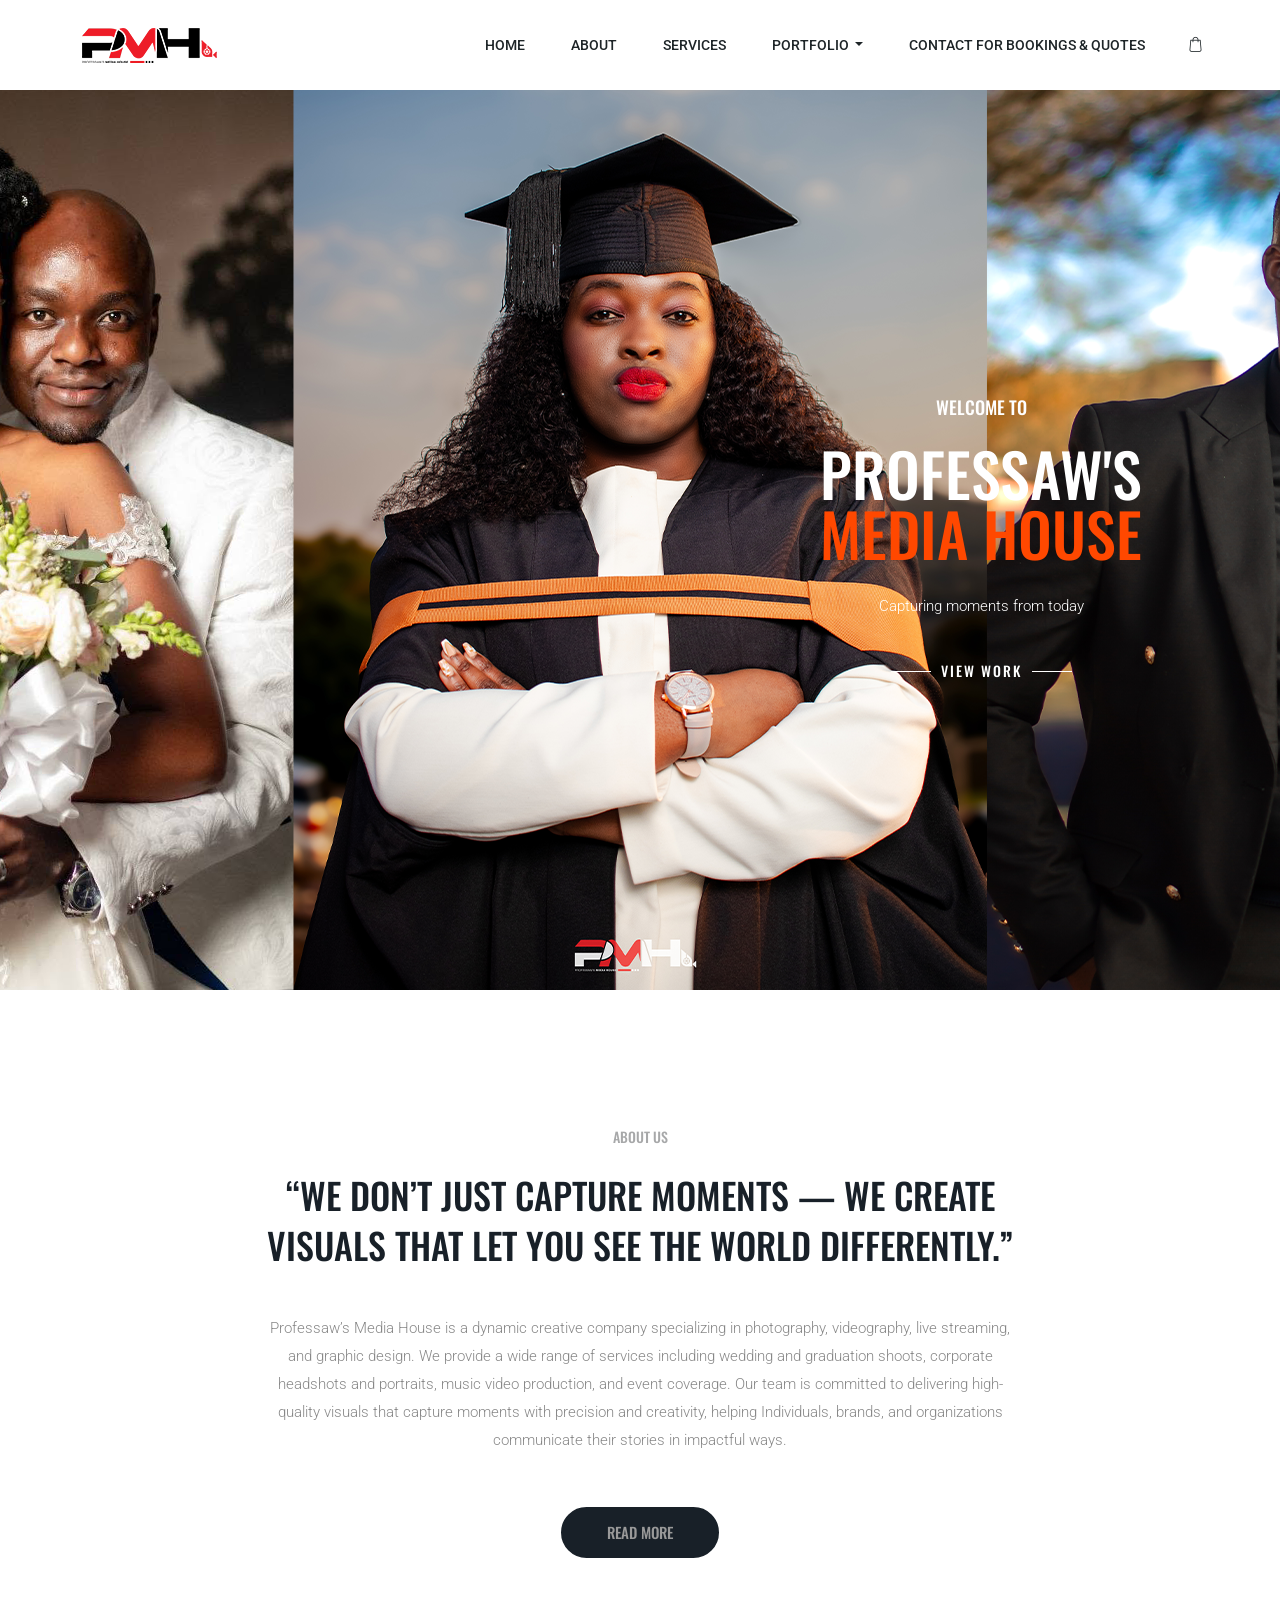
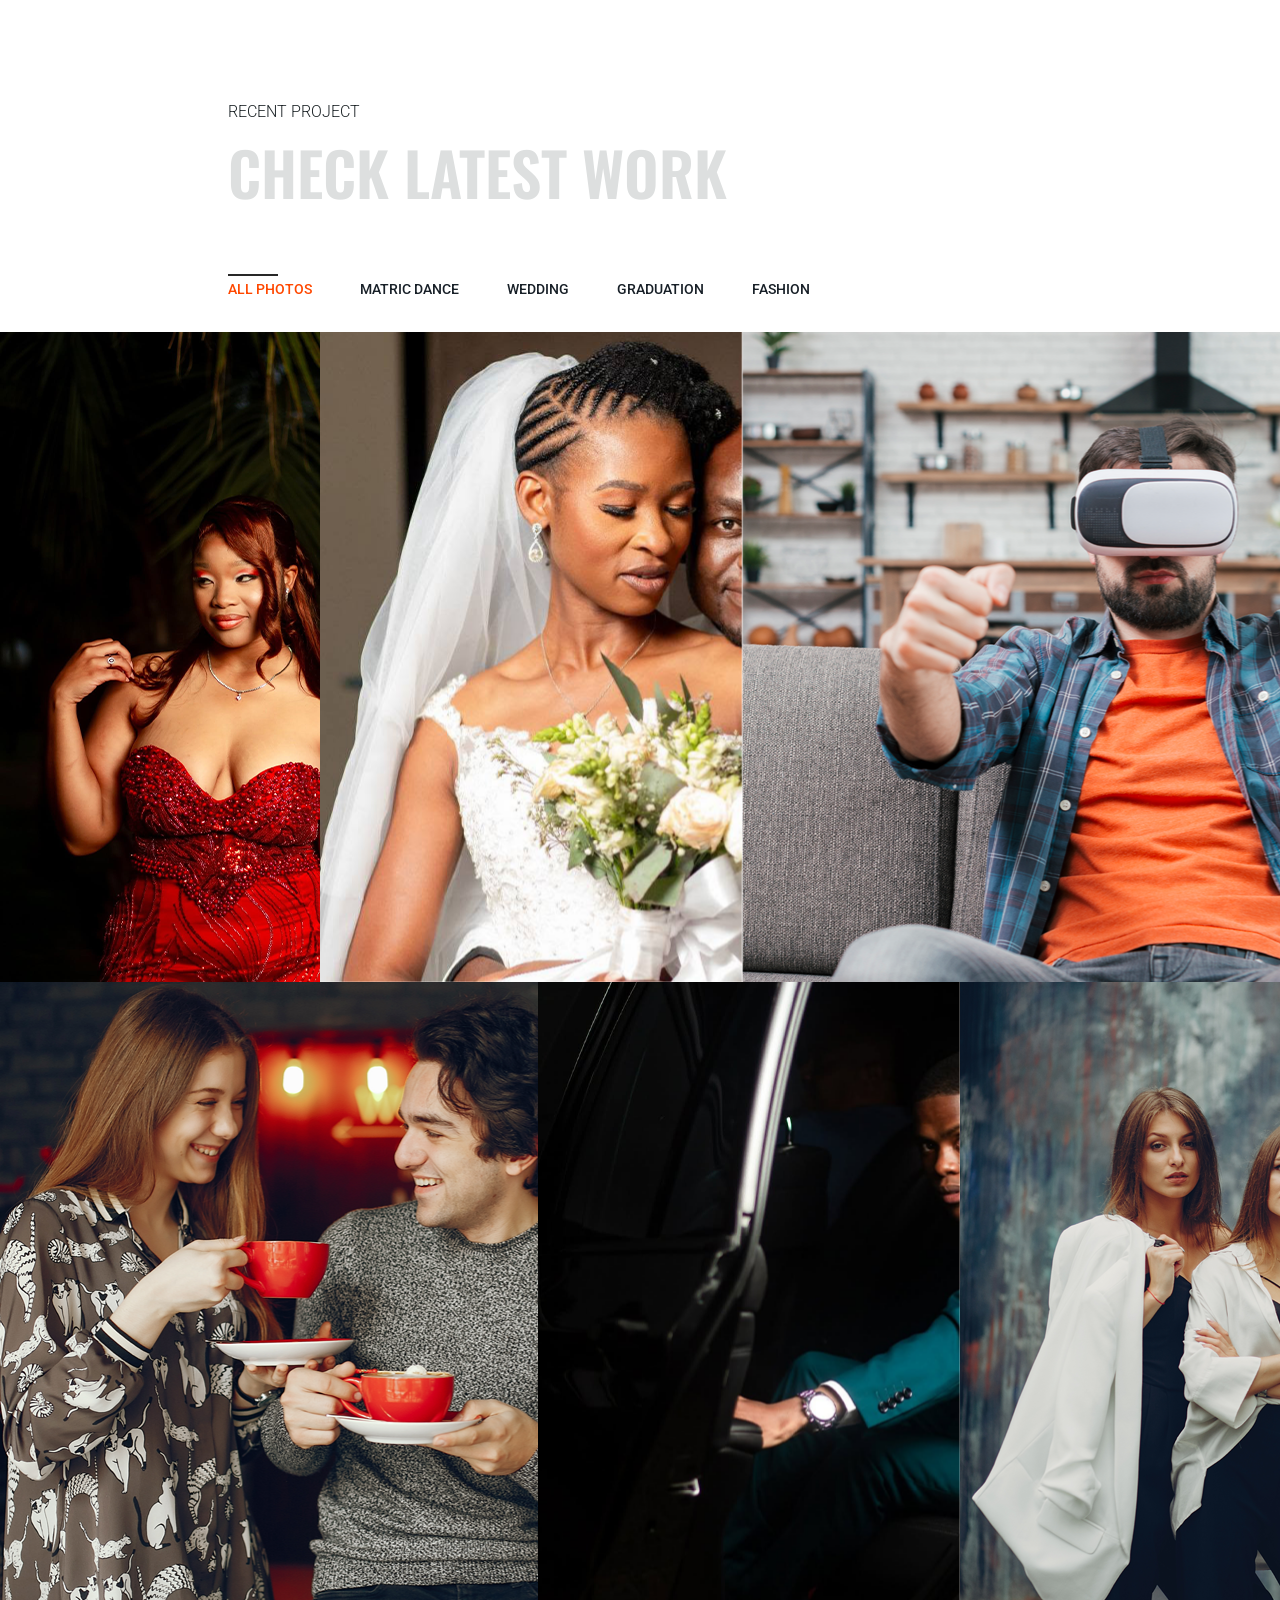
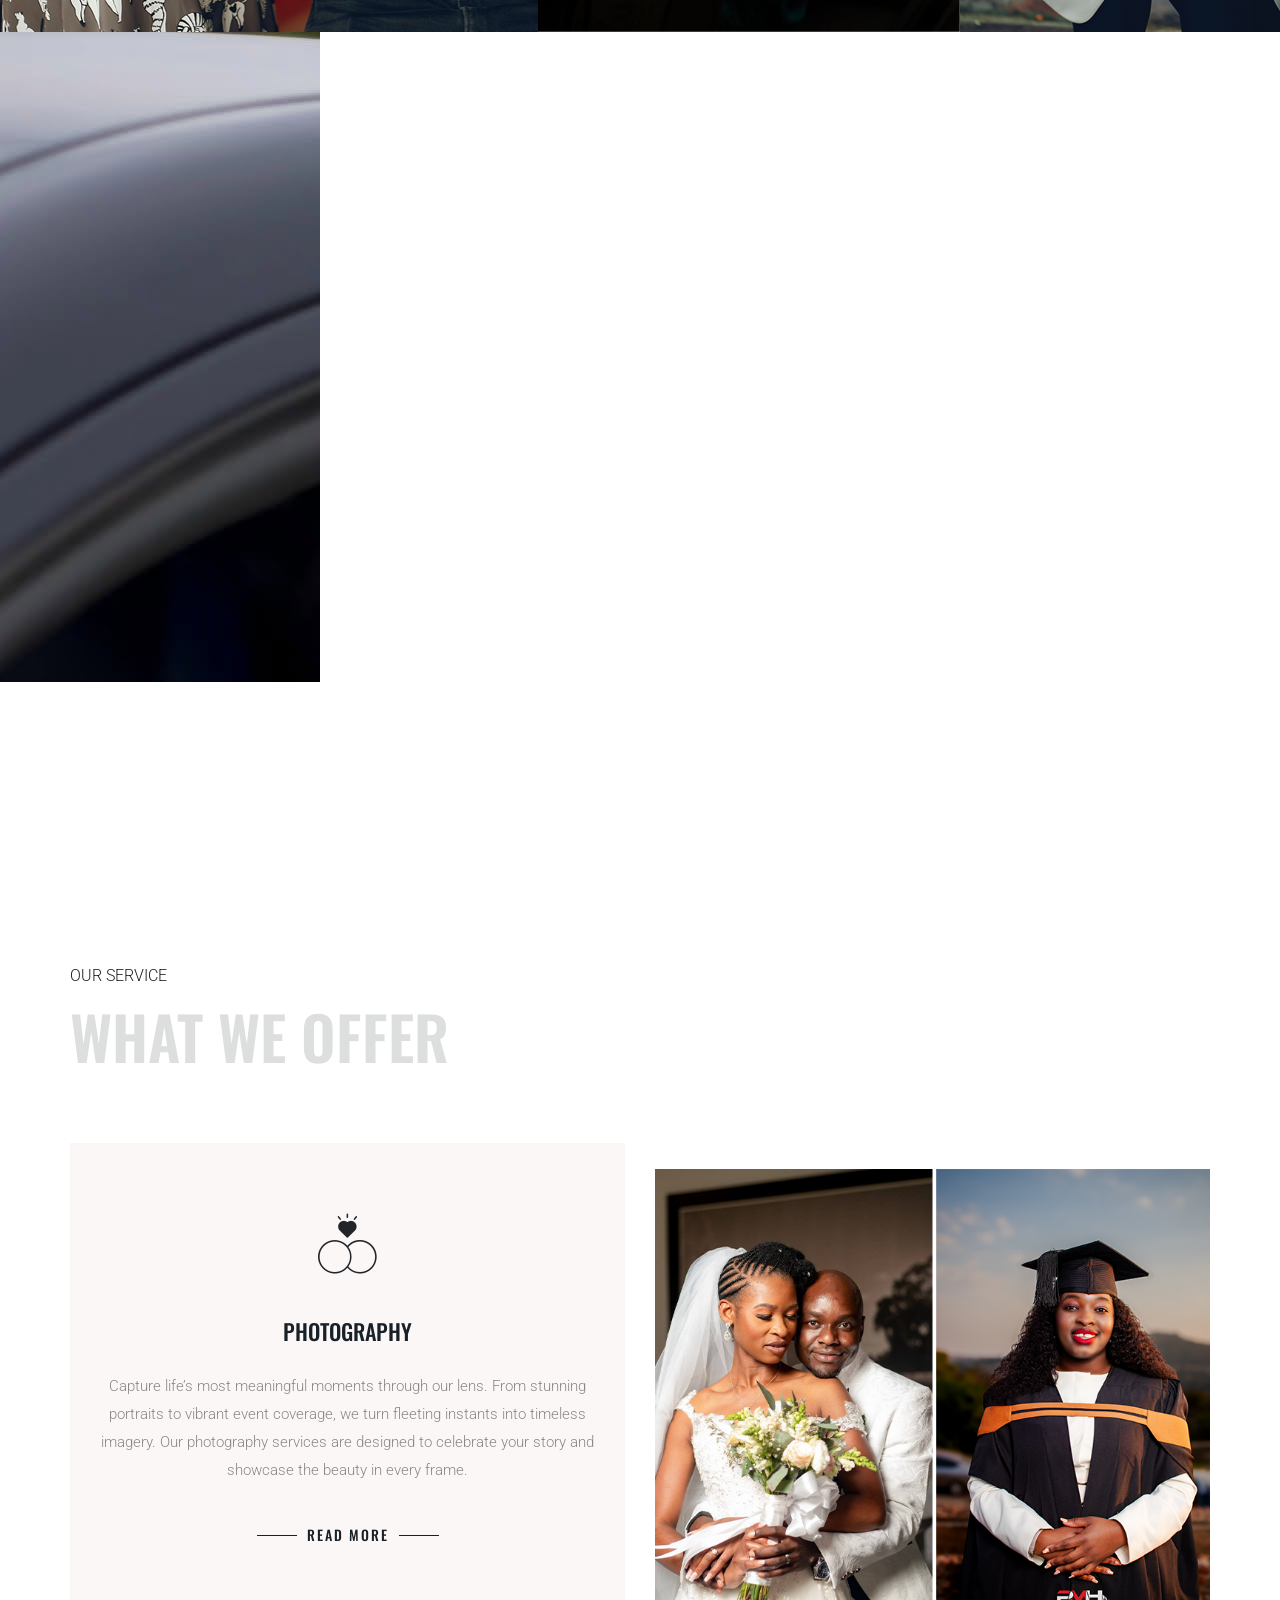
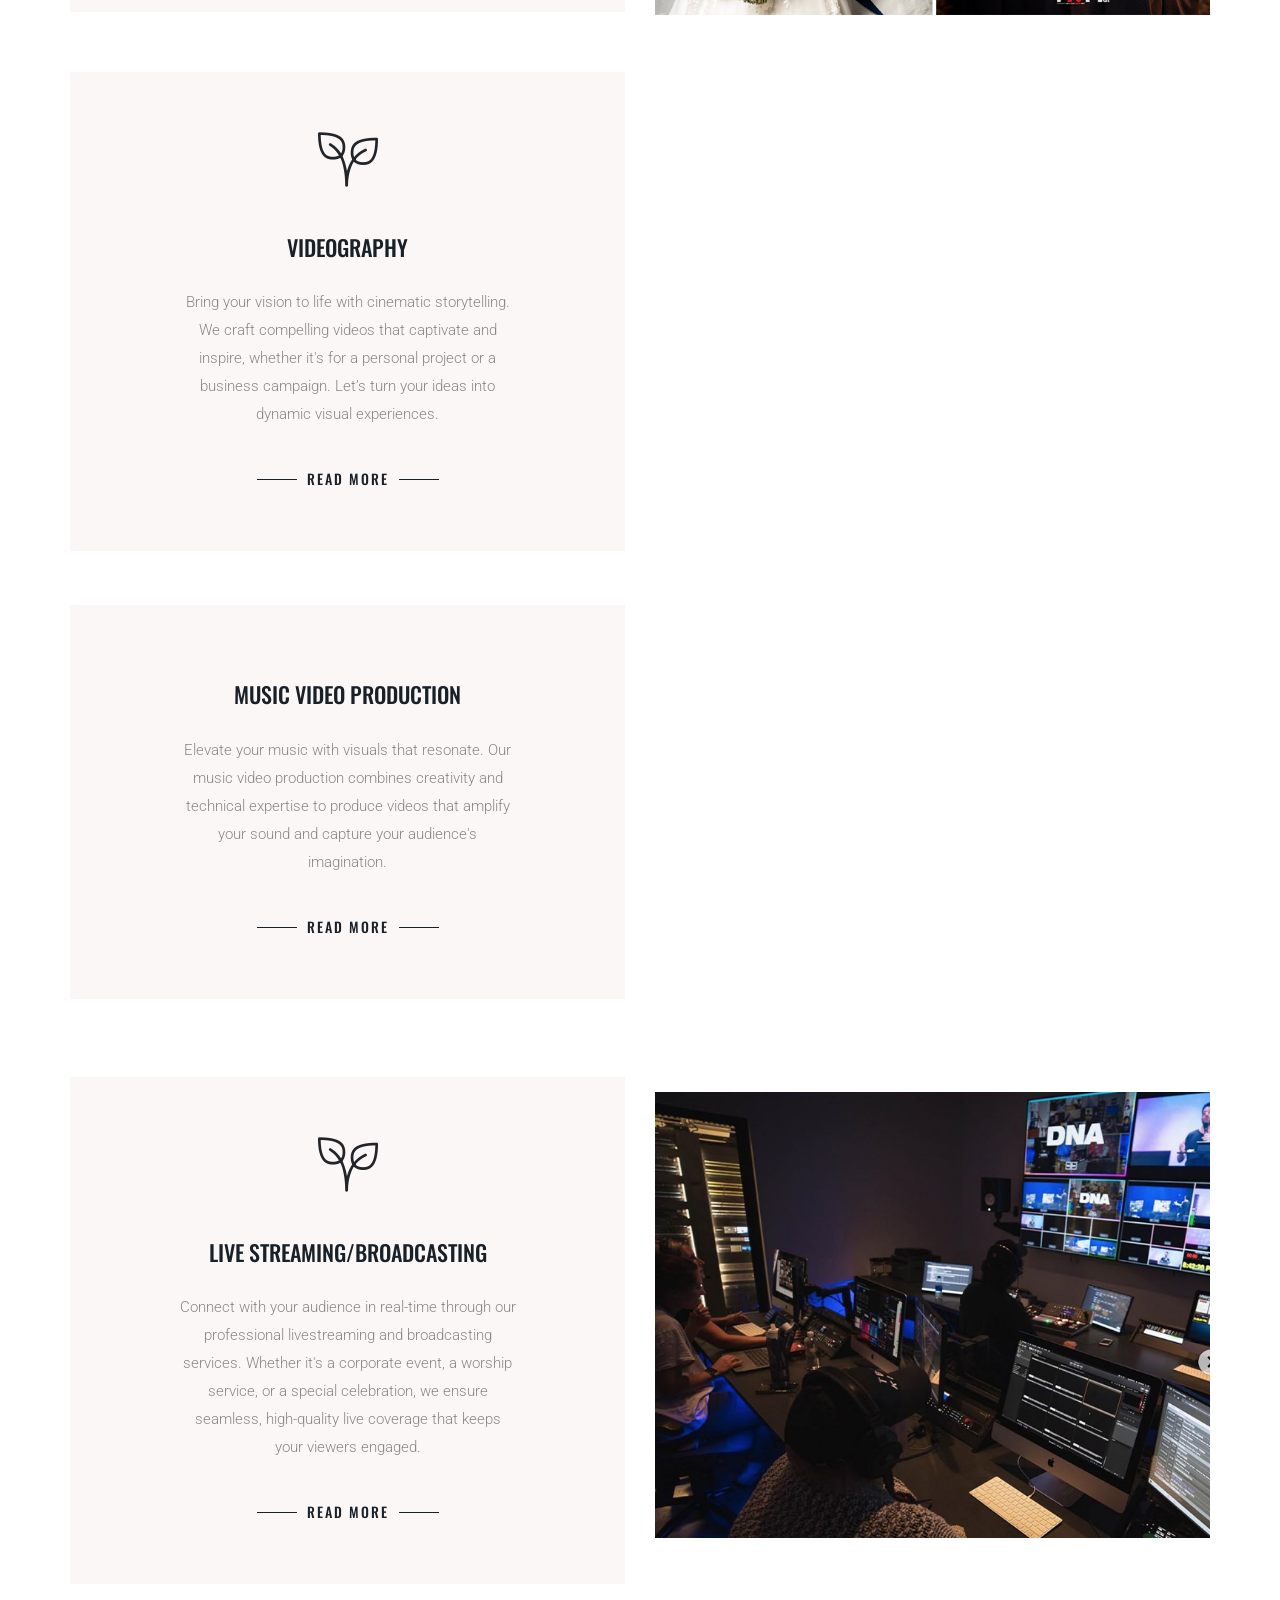
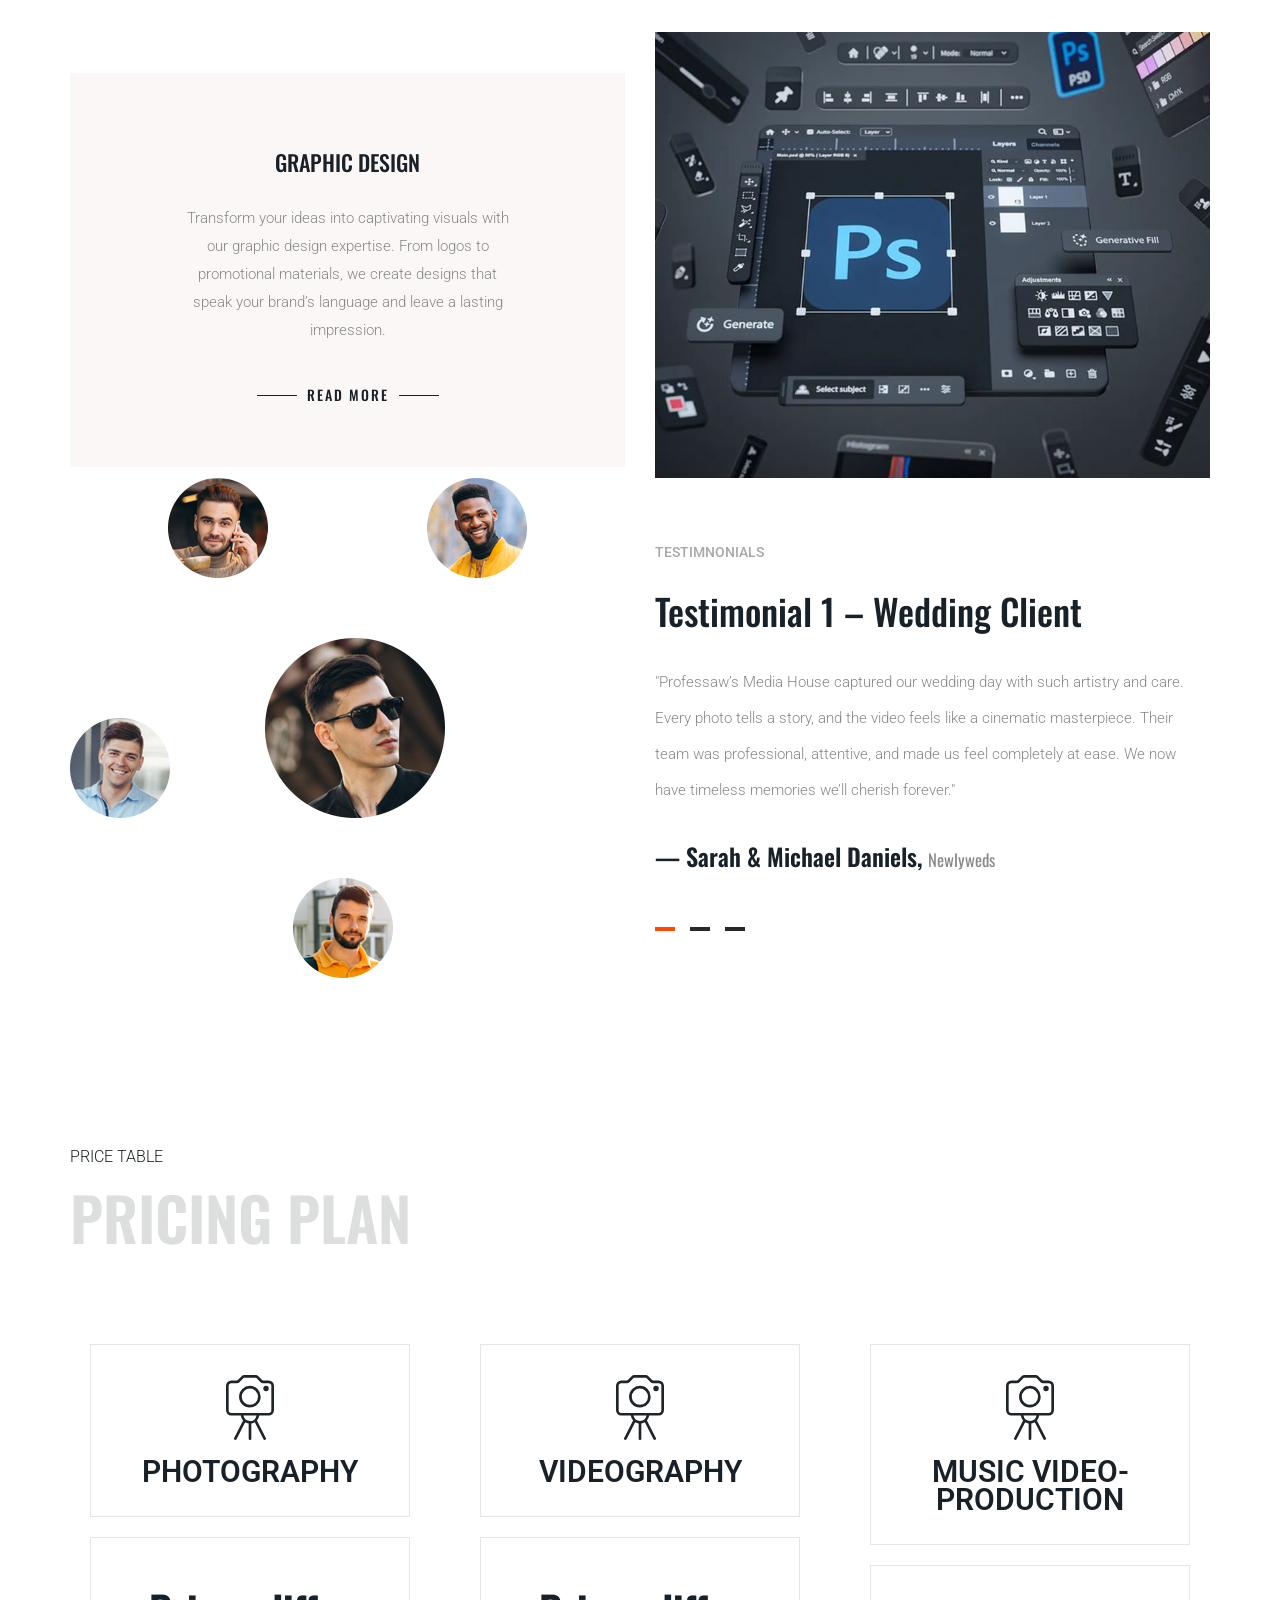
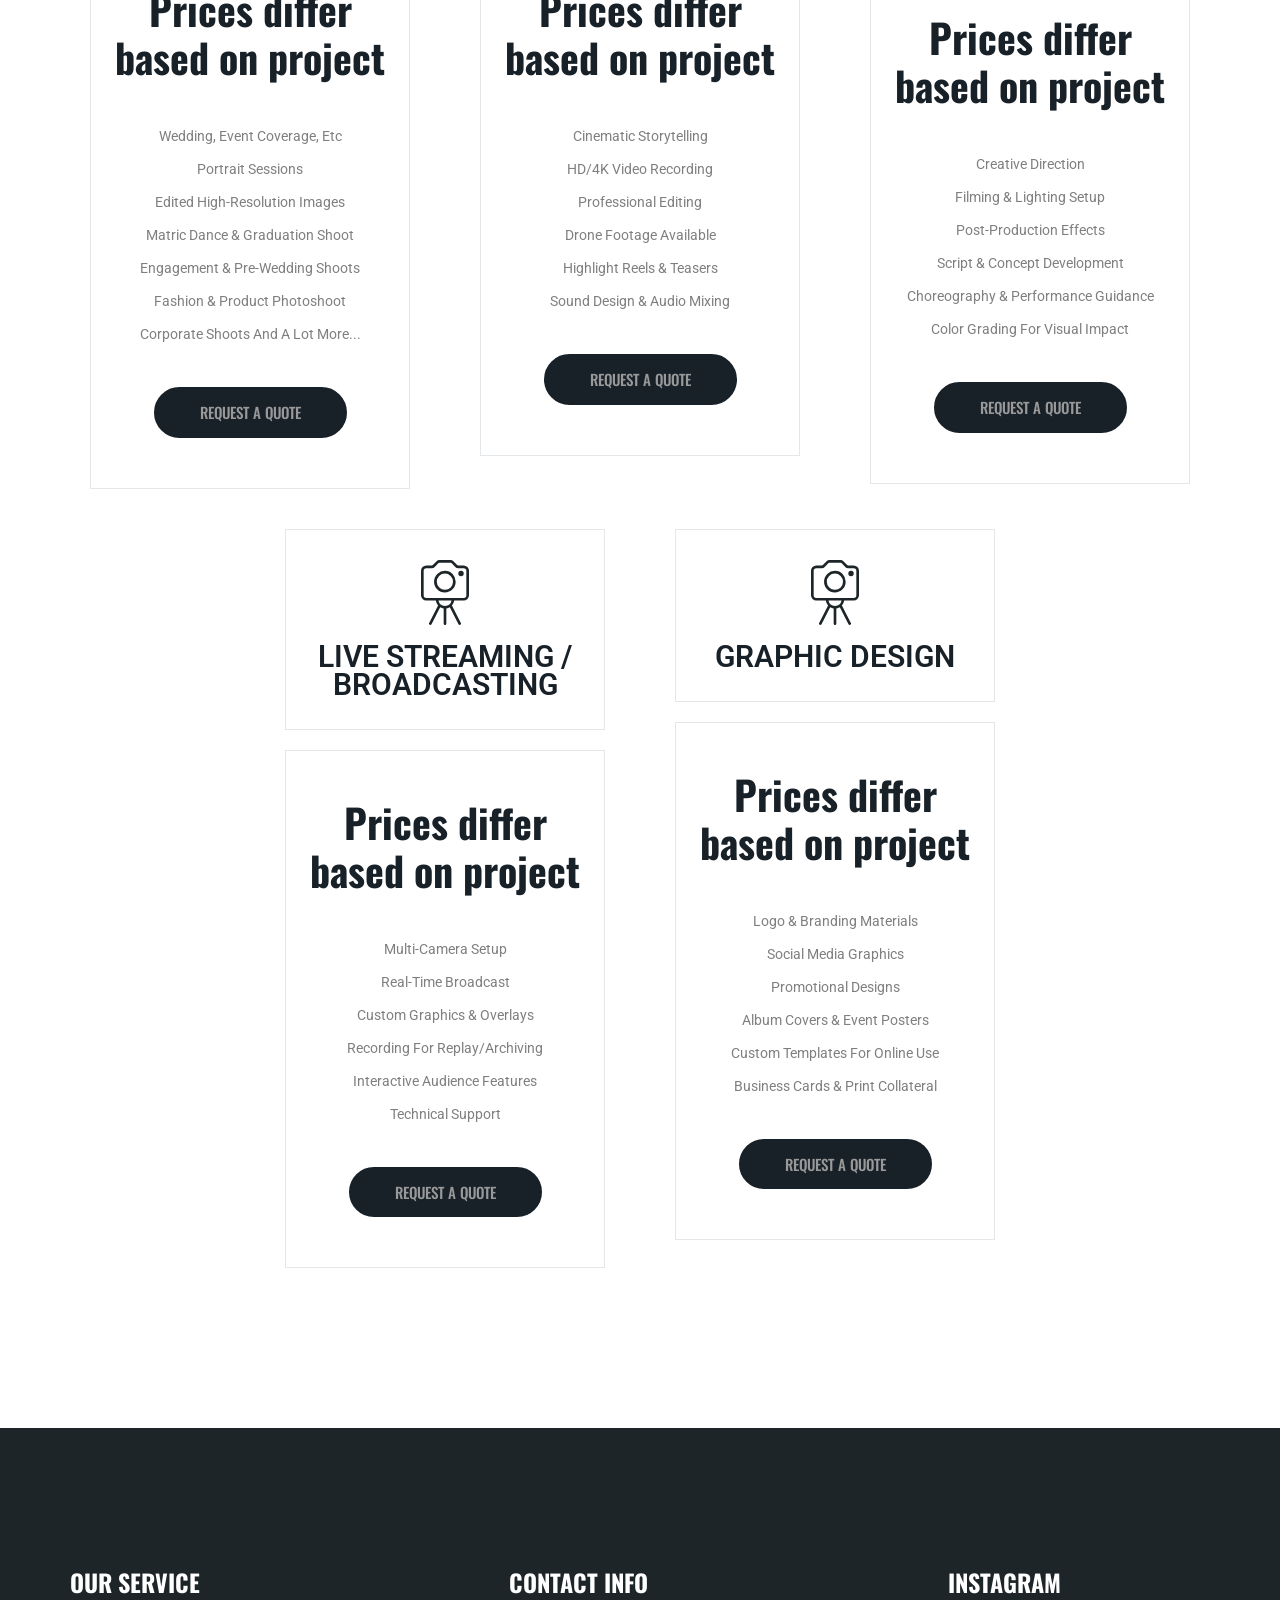
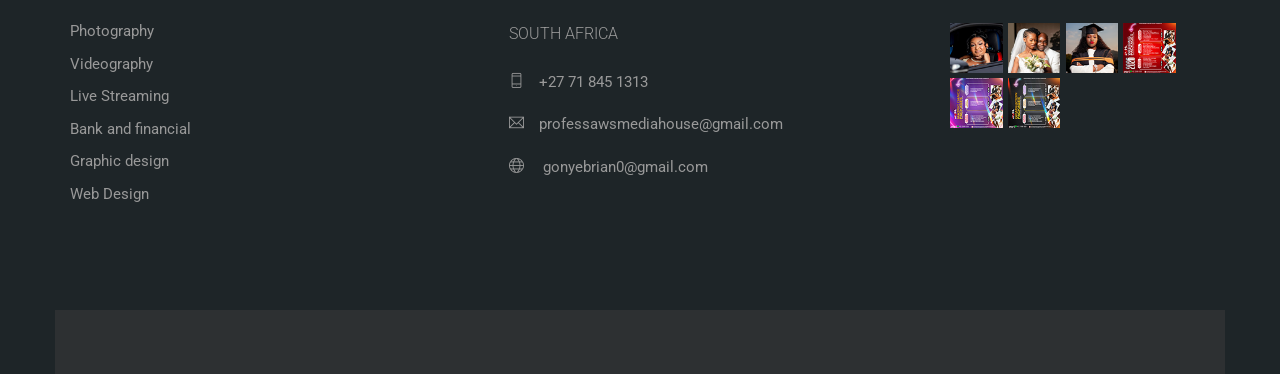
==== index.html @ aec67e78 "Update: all applied changes" ====
<!doctype html>
<html lang="zxx">

<head>
    <!-- Required meta tags -->
    <meta charset="utf-8">
    <meta name="viewport" content="width=device-width, initial-scale=1, shrink-to-fit=no">
    <title>Professaw's Media House</title>
    <link rel="icon" href="img/favicon.png">
    <!-- Bootstrap CSS -->
    <link rel="stylesheet" href="css/bootstrap.min.css">
    <!-- animate CSS -->
    <link rel="stylesheet" href="css/animate.css">
    <!-- owl carousel CSS -->
    <link rel="stylesheet" href="css/owl.carousel.min.css">
    <!-- font awesome CSS -->
    <link rel="stylesheet" href="css/all.css">
    <!-- flaticon CSS -->
    <link rel="stylesheet" href="css/flaticon.css">
    <link rel="stylesheet" href="css/themify-icons.css">
    <link rel="stylesheet" href="css/swiper.min.css">
    <!-- font awesome CSS -->
    <link rel="stylesheet" href="css/magnific-popup.css">
    <!-- swiper CSS -->
    <link rel="stylesheet" href="css/slick.css">
    <!-- style CSS -->
    <link rel="stylesheet" href="css/style.css">
    

</head>

<body>
    <!--::header part start::-->
    <header class="main_menu home_menu">
        <div class="container">
            <div class="row align-items-center">
                <div class="col-lg-12">
                    <nav class="navbar navbar-expand-lg navbar-light">
                        <a class="navbar-brand" href="index.html"> <img src="img/logo.png" alt="logo"> </a>
                        <button class="navbar-toggler" type="button" data-toggle="collapse"
                            data-target="#navbarSupportedContent" aria-controls="navbarSupportedContent"
                            aria-expanded="false" aria-label="Toggle navigation">
                            <span class="menu_icon"><i class="fas fa-bars"></i></span>
                        </button>

                        <div class="collapse navbar-collapse main-menu-item" id="navbarSupportedContent">
                            <ul class="navbar-nav">
                                <li class="nav-item">
                                    <a class="nav-link" href="index.html">Home</a>
                                </li>
                                <li class="nav-item">
                                    <a class="nav-link" href="about.html">about</a>
                                </li>
                                <li class="nav-item">
                                    <a class="nav-link" href="services.html">services</a>
                                </li>
                                <li class="nav-item dropdown">
                                    <a class="nav-link dropdown-toggle" href="" id="navbarDropdownpro"
                                        role="button" data-toggle="dropdown" aria-haspopup="true" aria-expanded="false">
                                        portfolio
                                    </a>
                                    <div class="dropdown-menu" aria-labelledby="navbarDropdownpro">
                                        <a class="dropdown-item" href="portfolio.html">portfolio</a>
                                    </div>
                                </li>

                                <li class="nav-item">
                                    <a class="nav-link" href="contact.html">contact for bookings & quotes</a>
                                </li>
                            </ul>
                        </div>
                        <div class="dropdown cart">
                            <a class="dropdown-toggle" href="#" id="navbarDropdown3" role="button"
                                data-toggle="dropdown" aria-haspopup="true" aria-expanded="false">
                                <i class="flaticon-bag"></i>
                            </a>
                            <!-- <div class="dropdown-menu" aria-labelledby="navbarDropdown">
                                    <div class="single_product">
    
                                    </div>
                                </div> -->
                        </div>
                    </nav>
                </div>
            </div>
        </div>
    </header>
    <!-- Header part end-->

    <!--::banner part start::-->
    <section class="banner_part">
        <div class="container">
            <div class="row align-items-center justify-content-end">
                <div class="col-lg-5">
                    <div class="banner_text text-center">
                        <div class="banner_text_iner">
                            <h5>Welcome to</h5>
                            <h1>Professaw's <span>Media House</span></h1>
                            <p>Capturing moments from today</p>
                            <a href="#gallery" class="btn_1">view work</a>
                        </div>
                    </div>
                </div>
            </div>
        </div>
    </section>
    <!--::banner part start::-->

    <!--::about_us part start::-->
    <section class="about_us padding_top">
        <div class="container">
            <div class="row align-items-center justify-content-center">
                <div class="col-lg-8">
                    <div class="about_us_text text-center">
                        <h5>About Us</h5>
                        <h2>“We don’t just capture moments — 
                            we create visuals that let you see the world differently.”</h2>
                        <p>Professaw’s Media House is a dynamic creative company 
                            specializing in photography, videography, live streaming, 
                            and graphic design. We provide a wide range of services 
                            including wedding and graduation shoots, corporate headshots 
                            and portraits, music video production, and event coverage. Our 
                            team is committed to delivering high-quality visuals that capture 
                            moments with precision and creativity, helping Individuals, brands, 
                            and organizations communicate their stories in impactful ways.</p>
                        <a href="#" class="btn_2">read more</a>
                    </div>
                </div>
            </div>
        </div>
    </section>
    <!--::about_us part end::-->

    <!-- gallery_part part start-->
    <section class="gallery_part section_padding" id="gallery">
        <div class="container-fluid">
            <div class="row">
                <div class="col-lg-5 offset-lg-2">
                    <div class="section_tittle">
                        <p>recent project</p>
                        <h2>Check latest work</h2>
                    </div>
                </div>
            </div>
            <div class="row">
                <div class="col-lg-8 offset-lg-2">
                    <div class="portfolio-filter filters">
                        <ul>
                            <li class="active" data-filter="all">All photos</li>
                            <li data-filter="1"> matric dance</li>
                            <li data-filter="2">wedding</li>
                            <li data-filter="3">graduation</li>
                            <li data-filter="4">FASHION</li>
                        </ul>
                    </div>
                </div>
            </div>
            <div class="row">
                <div class="col-xl-12">
                    <div class="gallery_part_item filtr-container">
                        <a href="img/gallery/gallery_item_1.png" class="img-gal filtr-item" data-category="1"
                            style="background-image: url('img/gallery/gallery_item_1.png')">
                            <div class="single_gallery_item">
                                <div class="single_gallery_item_iner">
                                    <div class="gallery_item_text">
                                        <p>Graduation photography</p>
                                        <h4>Smiling beutiful women</h4>
                                    </div>
                                </div>
                            </div>
                        </a>
                        <a href="img/gallery/gallery_item_2.png" class="img-gal width-1 filtr-item" data-category="2"
                            style="background-image: url('img/gallery/gallery_item_2.png')">
                            <div class="single_gallery_item">
                                <div class="single_gallery_item_iner">
                                    <div class="gallery_item_text">
                                        <p>Fashion photography</p>
                                        <h4>Smiling beutiful women</h4>
                                    </div>
                                </div>
                            </div>
                        </a>
                        <a href="img/gallery/gallery_item_3.png" class="img-gal width-2 filtr-item" data-category="3"
                            style="background-image: url('img/gallery/gallery_item_3.png')">
                            <div class="single_gallery_item">
                                <div class="single_gallery_item_iner">
                                    <div class="gallery_item_text">
                                        <p>Fashion photography</p>
                                        <h4>Smiling beutiful women</h4>
                                    </div>
                                </div>
                            </div>
                        </a>
                        <a href="img/gallery/gallery_item_4.png" class="img-gal width-2 filtr-item" data-category="4"
                            style="background-image: url('img/gallery/gallery_item_4.png')">
                            <div class="single_gallery_item">
                                <div class="single_gallery_item_iner">
                                    <div class="gallery_item_text">
                                        <p>Fashion photography</p>
                                        <h4>Smiling beutiful women</h4>
                                    </div>
                                </div>
                            </div>
                        </a>
                        <a href="img/gallery/gallery_item_5.png" class="img-gal width-1 filtr-item" data-category="1"
                            style="background-image: url('img/gallery/gallery_item_5.png')">
                            <div class="single_gallery_item">
                                <div class="single_gallery_item_iner">
                                    <div class="gallery_item_text">
                                        <p>Fashion photography</p>
                                        <h4>Smiling beutiful women</h4>
                                    </div>
                                </div>
                            </div>
                        </a>
                        <a href="img/gallery/gallery_item_6.png" class="img-gal filtr-item" data-category="2"
                            style="background-image: url('img/gallery/gallery_item_6.png')">
                            <div class="single_gallery_item">
                                <div class="single_gallery_item_iner">
                                    <div class="gallery_item_text">
                                        <p>Fashion photography</p>
                                        <h4>Smiling beutiful women</h4>
                                    </div>
                                </div>
                            </div>
                        </a>
                        <a href="img/gallery/olwethu.jpg" class="img-gal filtr-item" data-category="1"
                            style="background-image: url('img/gallery/olwethu.jpg')">
                            <div class="single_gallery_item">
                                <div class="single_gallery_item_iner">
                                    <div class="gallery_item_text">
                                        <p>Fashion photography</p>
                                        <h4>Smiling beutiful women</h4>
                                    </div>
                                </div>
                            </div>
                        </a>
                    </div>
                </div>
            </div>
        </div>
    </section>
    <!-- gallery_part part end-->

       <!--::our_service part start::-->
    <section class="our_service padding_top">
        <div class="container">
            <div class="row">
                <div class="col-lg-6">
                    <div class="section_tittle">
                        <p>our service</p>
                        <h2>what we offer</h2>
                    </div>
                </div>
            </div>
            <div class="row align-items-center">
                <div class="col-lg-6 col-md-6">
                    <div class="single_offer_text text-center wedding">
                        <span class="flaticon-love-and-romance"></span>
                        <h4>Photography</h4>
                        <p>Capture life’s most meaningful moments through our lens. 
                            From stunning portraits to vibrant event coverage, we turn fleeting instants into timeless imagery. 
                            Our photography services are designed to celebrate your story and showcase the beauty in every frame.</p>
                        <a href="#" class="btn_1">read more</a>
                    </div>
                </div>
                <div class="col-lg-6 col-md-6">
                    <div class="single_offer_img d-none d-md-block">
                        <img src="img/single_offer_img_2.png" alt="">
                    </div>
                </div>
            </div>
            <div class="row align-items-center">
                <div class="col-lg-6 col-md-6">
                    <div class="single_offer_text text-center nature">
                        <span class="flaticon-leaf"></span>
                        <h4>Videography</h4>
                        <p>Bring your vision to life with cinematic storytelling. 
                            We craft compelling videos that captivate and inspire, 
                            whether it's for a personal project or a business campaign. 
                            Let’s turn your ideas into dynamic visual experiences.</p>
                        <a href="#" class="btn_1">read more</a>
                    </div>
                </div>
                <div class="col-lg-6 col-md-6">
                    <div class="single_offer_img d-none d-md-block">
                        <iframe
                            src="https://www.instagram.com/reel/DU2vONIDKEf/embed/captioned/"
                            width="100%"
                            height="500"
                            frameborder="0"
                            scrolling="no"
                            allowtransparency="true">
                        </iframe>
                    </div>
                </div>
            </div>
            <div class="row align-items-center mt-4">
                <div class="col-lg-6 col-md-6">
                    <div class="single_offer_text text-center nature">
                        <span class="flaticon-camera"></span>
                        <h4>Music Video Production</h4>
                        <p>Elevate your music with visuals that resonate. 
                            Our music video production combines creativity 
                            and technical expertise to produce videos that amplify your sound 
                            and capture your audience's imagination.</p>
                        <a href="#" class="btn_1">read more</a>
                    </div>
                </div>
                <div class="col-lg-6 col-md-6">
                    <div class="single_offer_img d-none d-md-block">
                        <iframe
                            width="100%"
                            height="360"
                            src="https://www.youtube.com/embed/PNqjnmK3NOo"
                            title="YouTube video player"
                            frameborder="0"
                            allow="accelerometer; autoplay; clipboard-write; encrypted-media; gyroscope; picture-in-picture"
                            allowfullscreen>
                        </iframe>
                    </div>
                </div>
            </div>
            <div class="row align-items-center mt-5">
                <div class="col-lg-6 col-md-6">
                    <div class="single_offer_text text-center nature">
                        <span class="flaticon-leaf"></span>
                        <h4>Live Streaming/Broadcasting</h4>
                        <p>Connect with your audience in real-time through our professional livestreaming 
                            and broadcasting services. Whether it's a corporate event, a worship service, 
                            or a special celebration, we ensure seamless, high-quality live coverage that 
                            keeps your viewers engaged.</p>
                        <a href="#" class="btn_1">read more</a>
                    </div>
                </div>
                <div class="col-lg-6 col-md-6">
                    <div class="single_offer_img d-none d-md-block">
                        <img src="img/single_offer_img_4.png" alt="">
                    </div>
                </div>
            </div>
            <div class="row align-items-center mt-5">
                <div class="col-lg-6 col-md-6">
                    <div class="single_offer_text text-center nature">
                        <span class="flaticon-camera"></span>
                        <h4>Graphic Design</h4>
                        <p>Transform your ideas into captivating visuals with our graphic design expertise. 
                            From logos to promotional materials, we create designs that speak your brand’s language 
                            and leave a lasting impression.</p>
                        <a href="#" class="btn_1">read more</a>
                    </div>
                </div>
                <div class="col-lg-6 col-md-6">
                    <div class="single_offer_img d-none d-md-block">
                        <img src="img/single_offer_img_5.png" alt="">
                    </div>
                </div>
            </div>
        </div>
    </section>
    <!--::our_service part end::-->

    <!--::review_part part start::-->
    <section class="review_part">
        <div class="container">
            <div class="row align-items-center justify-content-between">
                <div class="col-md-5">
                    <div class="review_img">
                        <img src="img/review_bg.png" alt="">
                    </div>
                </div>
                <div class="col-md-6">
                    <div class="review_slider owl-carousel">
                        <div class="review_part_text">
                            <h5>Testimnonials</h5>
                            <h2>Testimonial 1 – Wedding Client</h2>
                            <p>"Professaw’s Media House captured our wedding day 
                                with such artistry and care. Every photo tells a story, 
                                and the video feels like a cinematic masterpiece. Their 
                                team was professional, attentive, and made us feel 
                                completely at ease. We now have timeless memories we’ll cherish forever."  </p>
                            <h3>— Sarah & Michael Daniels, <span>Newlyweds</span> </h3>
                        </div>
                        <div class="review_part_text">
                            <h2>Testimonial 2 – Corporate Client</h2>
                            <p>"We needed professional headshots and event coverage for our company, 
                                and Professaw’s Media House exceeded expectations. The quality of the 
                                images elevated our brand presence, and the turnaround time was impressive. 
                                They truly understand how to blend creativity with professionalism."  </p>
                            <h3>Thabo Mokoena, <span>Mark
                                eting Director at BrightEdge Solutions</span> </h3>
                        </div>
                        <div class="review_part_text">
                            <h2>Testimonial 3 – Graduation Client</h2>
                            <p>"Graduation is a once-in-a-lifetime milestone, and Professaw’s Media House 
                                captured mine perfectly. The photos were vibrant, detailed, and full of emotion. 
                                They managed to highlight both the joy of the moment and the pride of achievement. 
                                I couldn’t have asked for better."  </p>
                            <h3>Dakalo Moila, <span>University Graduate</span> </h3>
                        </div>
                    </div>

                </div>
            </div>
        </div>
    </section>
    <!--::review_part part end::-->

    <!--::pricing part start::-->
    <section class="pricing_part section_padding home_page_pricing">
        <div class="container">
            <div class="row">
                <div class="col-lg-6">
                    <div class="section_tittle">
                        <p>Price table</p>
                        <h2>pricing plan</h2>
                    </div>
                </div>
            </div>
            <div class="row justify-content-center">
                <div class="col-lg-4 col-sm-6">
                    <div class="single_pricing_part">
                        <div class="pricing_tittle">
                            <img src="img/icon/feature_icon_3.svg" alt="">
                            <p>PHOTOGRAPHY</p>
                        </div>
                        <div class="pricing_content">
                            <h3>Prices differ based on project <span></span></h3>
                            <ul>
                                <li>Wedding, Event Coverage, etc</li>
                                <li>Portrait Sessions</li>
                                <li>Edited High-Resolution Images</li>
                                <li>Matric Dance & Graduation Shoot</li>
                                <li>Engagement & Pre-Wedding Shoots</li>
                                <li>Fashion & Product Photoshoot</li>
                                <li>Corporate shoots And a lot more...</li>
                            </ul>
                            <a href="#" class="btn_2">REQUEST A QUOTE</a>
                        </div>
                    </div>
                </div>
                <div class="col-lg-4 col-sm-6">
                    <div class="single_pricing_part">
                        <div class="pricing_tittle">
                            <img src="img/icon/feature_icon_3.svg" alt="">
                            <p>VIDEOGRAPHY</p>
                        </div>
                        <div class="pricing_content">
                            <h3>Prices differ based on project <span></span></h3>
                            <ul>
                                <li>Cinematic Storytelling</li>
                                <li>HD/4K Video Recording</li>
                                <li>Professional Editing</li>
                                <li>Drone Footage Available</li>
                                <li>Highlight Reels & Teasers</li>
                                <li>Sound Design & Audio Mixing</li>
                            </ul>
                            <a href="#" class="btn_2">REQUEST A QUOTE</a>
                        </div>
                    </div>
                </div>
                <div class="col-lg-4 col-sm-6">
                    <div class="single_pricing_part">
                        <div class="pricing_tittle">
                            <img src="img/icon/feature_icon_3.svg" alt="">
                            <p>MUSIC VIDEO-PRODUCTION</p>
                        </div>
                        <div class="pricing_content">
                            <h3>Prices differ based on project  <span></span></h3>
                            <ul>
                                <li>Creative Direction</li>
                                <li>Filming & Lighting Setup</li>
                                <li>Post-Production Effects</li>
                                <li>Script & Concept Development</li>
                                <li>Choreography & Performance Guidance</li>
                                <li>Color Grading for Visual Impact</li>
                            </ul>
                            <a href="#" class="btn_2">REQUEST A QUOTE</a>
                        </div>
                    </div>
                </div>
                <div class="col-lg-4 col-sm-6">
                    <div class="single_pricing_part">
                        <div class="pricing_tittle">
                            <img src="img/icon/feature_icon_3.svg" alt="">
                            <p>LIVE STREAMING / BROADCASTING</p>
                        </div>
                        <div class="pricing_content">
                            <h3>Prices differ based on project <span></span></h3>
                            <ul>
                                <li>Multi-Camera Setup</li>
                                <li>Real-Time Broadcast</li>
                                <li>Custom Graphics & Overlays</li>
                                <li>Recording for Replay/Archiving</li>
                                <li>Interactive Audience Features</li>
                                <li>Technical Support</li>
                            </ul>
                            <a href="#" class="btn_2">REQUEST A QUOTE</a>
                        </div>
                    </div>
                </div>
                <div class="col-lg-4 col-sm-6">
                    <div class="single_pricing_part">
                        <div class="pricing_tittle">
                            <img src="img/icon/feature_icon_3.svg" alt="">
                            <p>GRAPHIC DESIGN</p>
                        </div>
                        <div class="pricing_content">
                            <h3>Prices differ based on project <span></span></h3>
                            <ul>
                                <li>Logo & Branding Materials</li>
                                <li>Social Media Graphics</li>
                                <li>Promotional Designs</li>
                                <li>Album Covers & Event Posters</li>
                                <li>Custom Templates for Online Use</li>
                                <li>Business Cards & Print Collateral</li>
                            </ul>
                            <a href="#" class="btn_2">REQUEST A QUOTE</a>
                        </div>
                    </div>
                </div>

            </div>
        </div>
    </section>
    <!--::pricing part end::-->


    <!--::footer_part start::-->
    <footer class="footer-area">
    <div class="container">
      <div class="row justify-content-between">
        <div class="col-sm-6 col-md-6 col-lg-3">
          <div class="single-footer-widget">
            <h4>Our Service</h4>
            <ul>
              <li><a href="#">Photography</a></li>
                            <li><a href="#">Videography</a></li>
                            <li><a href="#">Live Streaming</a></li>
                            <li><a href="#">Bank and financial</a></li>
                            <li><a href="#">Graphic design</a></li>
                            <li><a href="#">Web Design</a></li>
                        </ul>

          </div>
        </div>
        <div class="col-sm-6 col-md-6 col-lg-3">
          <div class="single-footer-widget footer_icon">
            <h4>Contact Info</h4>
            <p>SOUTH AFRICA</p>
            <ul>
              <li><a href="#"><i class="ti-mobile"></i>+27 71 845 1313</a></li>
              <li><a href="#"><i class="ti-email"></i>professawsmediahouse@gmail.com</a></li>
              <li><a href="#"><i class="ti-world"></i> gonyebrian0@gmail.com</a></li>
            </ul>
          </div>
        </div>
        <div class="col-sm-6 col-md-6 col-lg-3">
          <div class="single-footer-widget footer_3">
            <h4>Instagram</h4>
            <div class="footer_img">
              <div class="single_footer_img">
                <img src="img/footer_img/footer_img_1.png" alt="">
                <i class="ti-instagram"><a href="https://www.instagram.com/p/DT0iSm6DIP6/?utm_source=ig_web_copy_link&igsh=MzRlODBiNWFlZA==" target="_blank" style="color: inherit; text-decoration: none;">Instagram</a></i>
              </div>
              <div class="single_footer_img">
                <img src="img/footer_img/footer_img_2.png" alt="">
                <i class="ti-instagram"><a href="https://www.instagram.com/p/DEmghemtxWR/?utm_source=ig_web_copy_link&igsh=MzRlODBiNWFlZA==" target="_blank" style="color: inherit; text-decoration: none;">Instagram</a></i>
              </div>
              <div class="single_footer_img">
                <img src="img/footer_img/footer_img_3.png" alt="">
                <i class="ti-instagram"><a href="https://www.instagram.com/p/DZXX5W4DCg6/?utm_source=ig_web_copy_link&igsh=MzRlODBiNWFlZA==" target="_blank" style="color: inherit; text-decoration: none;">Instagram</a></i>
              </div>
              <div class="single_footer_img">
                <img src="img/footer_img/footer_img_4.png" alt="">
                <i class="ti-instagram"><a href="https://www.instagram.com/p/DT2iDekDKZJ/?utm_source=ig_web_copy_link&igsh=MzRlODBiNWFlZA==" target="_blank" style="color: inherit; text-decoration: none;">Instagram</a></i>
              </div>
              <div class="single_footer_img">
                <img src="img/footer_img/footer_img_5.png" alt="">
                <i class="ti-instagram"><a href="https://www.instagram.com/p/DT2h3QxDPOs/?utm_source=ig_web_copy_link&igsh=MzRlODBiNWFlZA==" target="_blank" style="color: inherit; text-decoration: none;">Instagram</a></i>
              </div>
              <div class="single_footer_img">
                <img src="img/footer_img/footer_img_6.png" alt="">
                <i class="ti-instagram"><a href="https://www.instagram.com/p/DT2hmI5jKUe/?utm_source=ig_web_copy_link&igsh=MzRlODBiNWFlZA==" target="_blank" style="color: inherit; text-decoration: none;">Instagram</a></i>
              </div>
                        </div>
                    </div>
                </div>
                
        <div class="container-fluid">
            <div class="row justify-content-center">
                <div class="col-lg-12">
                    <div class="copyright_part_text text-center">
                        
                </div>
            </div>
        </div>
    </footer>
    <!--::footer_part end::-->

    <!-- jquery plugins here-->
    <script src="js/jquery-1.12.1.min.js"></script>
    <!-- popper js -->
    <script src="js/popper.min.js"></script>
    <!-- bootstrap js -->
    <script src="js/bootstrap.min.js"></script>
    <!-- easing js -->
    <script src="js/jquery.magnific-popup.js"></script>
    <!-- swiper js -->
    <script src="js/swiper.min.js"></script>
    <!-- swiper js -->
    <script src="js/jquery.filterizr.min.js"></script>
    <!-- particles js -->
    <script src="js/owl.carousel.min.js"></script>
    <script src="js/jquery.nice-select.min.js"></script>
    <!-- slick js -->
    <script src="js/slick.min.js"></script>
    <script src="js/swiper.min.js"></script>
    <script src="js/jquery.counterup.min.js"></script>
    <script src="js/waypoints.min.js"></script>
    <script src="js/contact.js"></script>
    <script src="js/jquery.ajaxchimp.min.js"></script>
    <script src="js/jquery.form.js"></script>
    <script src="js/jquery.validate.min.js"></script>
    <script src="js/mail-script.js"></script>
    <!-- custom js -->
    <script src="js/custom.js"></script>
</body>

</html>
---- css/style.css ----
/**************** extend css start ****************/
/**************** extend css start ****************/
/**************** common css start ****************/
@import url("https://fonts.googleapis.com/css?family=Oswald:400,500,600,700|Roboto:400,500,700&display=swap");
/* line 3, ../../01 cl html template/187 Shotgear Photography/187 Shotgear Photography Html/sass/_common.scss */
body {
  font-family: "Roboto", sans-serif;
  padding: 0;
  margin: 0;
  font-size: 14px;
}

/* line 9, ../../01 cl html template/187 Shotgear Photography/187 Shotgear Photography Html/sass/_common.scss */
.message_submit_form:focus {
  outline: none;
}

/* line 12, ../../01 cl html template/187 Shotgear Photography/187 Shotgear Photography Html/sass/_common.scss */
input:hover, input:focus, .form-control:focus {
  outline: none !important;
  box-shadow: 0 0 0 0.2rem transparent;
  border: 1px solid #eaecee;
}

/* line 18, ../../01 cl html template/187 Shotgear Photography/187 Shotgear Photography Html/sass/_common.scss */
.gray_bg {
  background-color: #f7f7f7;
}

/* line 21, ../../01 cl html template/187 Shotgear Photography/187 Shotgear Photography Html/sass/_common.scss */
.section_padding {
  padding: 140px 0px;
}

@media only screen and (min-width: 992px) and (max-width: 1200px) {
  /* line 21, ../../01 cl html template/187 Shotgear Photography/187 Shotgear Photography Html/sass/_common.scss */
  .section_padding {
    padding: 100px 0px;
  }
}

@media only screen and (min-width: 768px) and (max-width: 991px) {
  /* line 21, ../../01 cl html template/187 Shotgear Photography/187 Shotgear Photography Html/sass/_common.scss */
  .section_padding {
    padding: 70px 0px;
  }
}

@media (max-width: 576px) {
  /* line 21, ../../01 cl html template/187 Shotgear Photography/187 Shotgear Photography Html/sass/_common.scss */
  .section_padding {
    padding: 70px 0px;
  }
}

@media only screen and (min-width: 576px) and (max-width: 767px) {
  /* line 21, ../../01 cl html template/187 Shotgear Photography/187 Shotgear Photography Html/sass/_common.scss */
  .section_padding {
    padding: 70px 0px;
  }
}

/* line 36, ../../01 cl html template/187 Shotgear Photography/187 Shotgear Photography Html/sass/_common.scss */
.single_padding_top {
  padding-top: 140px !important;
}

@media only screen and (min-width: 992px) and (max-width: 1200px) {
  /* line 36, ../../01 cl html template/187 Shotgear Photography/187 Shotgear Photography Html/sass/_common.scss */
  .single_padding_top {
    padding-top: 70px !important;
  }
}

@media only screen and (min-width: 768px) and (max-width: 991px) {
  /* line 36, ../../01 cl html template/187 Shotgear Photography/187 Shotgear Photography Html/sass/_common.scss */
  .single_padding_top {
    padding-top: 70px !important;
  }
}

@media (max-width: 576px) {
  /* line 36, ../../01 cl html template/187 Shotgear Photography/187 Shotgear Photography Html/sass/_common.scss */
  .single_padding_top {
    padding-top: 70px !important;
  }
}

@media only screen and (min-width: 576px) and (max-width: 767px) {
  /* line 36, ../../01 cl html template/187 Shotgear Photography/187 Shotgear Photography Html/sass/_common.scss */
  .single_padding_top {
    padding-top: 100px !important;
  }
}

/* line 51, ../../01 cl html template/187 Shotgear Photography/187 Shotgear Photography Html/sass/_common.scss */
.padding_top {
  padding-top: 140px;
}

@media only screen and (min-width: 992px) and (max-width: 1200px) {
  /* line 51, ../../01 cl html template/187 Shotgear Photography/187 Shotgear Photography Html/sass/_common.scss */
  .padding_top {
    padding-top: 100px;
  }
}

@media only screen and (min-width: 768px) and (max-width: 991px) {
  /* line 51, ../../01 cl html template/187 Shotgear Photography/187 Shotgear Photography Html/sass/_common.scss */
  .padding_top {
    padding-top: 70px;
  }
}

@media (max-width: 576px) {
  /* line 51, ../../01 cl html template/187 Shotgear Photography/187 Shotgear Photography Html/sass/_common.scss */
  .padding_top {
    padding-top: 70px;
  }
}

@media only screen and (min-width: 576px) and (max-width: 767px) {
  /* line 51, ../../01 cl html template/187 Shotgear Photography/187 Shotgear Photography Html/sass/_common.scss */
  .padding_top {
    padding-top: 70px;
  }
}

/* line 66, ../../01 cl html template/187 Shotgear Photography/187 Shotgear Photography Html/sass/_common.scss */
.padding_bottom {
  padding-bottom: 140px;
}

@media only screen and (min-width: 992px) and (max-width: 1200px) {
  /* line 66, ../../01 cl html template/187 Shotgear Photography/187 Shotgear Photography Html/sass/_common.scss */
  .padding_bottom {
    padding-bottom: 100px;
  }
}

@media only screen and (min-width: 768px) and (max-width: 991px) {
  /* line 66, ../../01 cl html template/187 Shotgear Photography/187 Shotgear Photography Html/sass/_common.scss */
  .padding_bottom {
    padding-bottom: 70px;
  }
}

@media (max-width: 576px) {
  /* line 66, ../../01 cl html template/187 Shotgear Photography/187 Shotgear Photography Html/sass/_common.scss */
  .padding_bottom {
    padding-bottom: 70px;
  }
}

@media only screen and (min-width: 576px) and (max-width: 767px) {
  /* line 66, ../../01 cl html template/187 Shotgear Photography/187 Shotgear Photography Html/sass/_common.scss */
  .padding_bottom {
    padding-bottom: 70px;
  }
}

/* line 81, ../../01 cl html template/187 Shotgear Photography/187 Shotgear Photography Html/sass/_common.scss */
a {
  text-decoration: none;
  -webkit-transition: 0.5s;
  transition: 0.5s;
}

/* line 84, ../../01 cl html template/187 Shotgear Photography/187 Shotgear Photography Html/sass/_common.scss */
a:hover {
  outline: none;
  text-decoration: none;
}

/* line 90, ../../01 cl html template/187 Shotgear Photography/187 Shotgear Photography Html/sass/_common.scss */
h1, h2, h3, h4, h5, h6 {
  color: #182028;
  font-family: "Oswald", sans-serif;
}

/* line 94, ../../01 cl html template/187 Shotgear Photography/187 Shotgear Photography Html/sass/_common.scss */
p {
  font-family: "Roboto", sans-serif;
  line-height: 28px;
  font-size: 15px;
  margin-bottom: 0px;
  color: #888888;
  font-weight: 300;
}

/* line 102, ../../01 cl html template/187 Shotgear Photography/187 Shotgear Photography Html/sass/_common.scss */
h2 {
  font-size: 44px;
  line-height: 28px;
  color: #182028;
  font-weight: 600;
  line-height: 1.222;
}

@media (max-width: 576px) {
  /* line 102, ../../01 cl html template/187 Shotgear Photography/187 Shotgear Photography Html/sass/_common.scss */
  h2 {
    font-size: 22px;
    line-height: 25px;
  }
}

@media only screen and (min-width: 576px) and (max-width: 767px) {
  /* line 102, ../../01 cl html template/187 Shotgear Photography/187 Shotgear Photography Html/sass/_common.scss */
  h2 {
    font-size: 24px;
    line-height: 25px;
  }
}

/* line 119, ../../01 cl html template/187 Shotgear Photography/187 Shotgear Photography Html/sass/_common.scss */
h3 {
  font-size: 24px;
  line-height: 25px;
}

@media (max-width: 576px) {
  /* line 119, ../../01 cl html template/187 Shotgear Photography/187 Shotgear Photography Html/sass/_common.scss */
  h3 {
    font-size: 20px;
  }
}

/* line 128, ../../01 cl html template/187 Shotgear Photography/187 Shotgear Photography Html/sass/_common.scss */
h5 {
  font-size: 18px;
  line-height: 22px;
}

/* line 133, ../../01 cl html template/187 Shotgear Photography/187 Shotgear Photography Html/sass/_common.scss */
img {
  max-width: 100%;
}

/* line 136, ../../01 cl html template/187 Shotgear Photography/187 Shotgear Photography Html/sass/_common.scss */
a:focus, .button:focus, button:focus, .btn:focus {
  text-decoration: none;
  outline: none;
  box-shadow: none;
  -webkit-transition: 1s;
  transition: 1s;
}

/* line 143, ../../01 cl html template/187 Shotgear Photography/187 Shotgear Photography Html/sass/_common.scss */
.section_tittle {
  margin-bottom: 80px;
}

@media (max-width: 991px) {
  /* line 143, ../../01 cl html template/187 Shotgear Photography/187 Shotgear Photography Html/sass/_common.scss */
  .section_tittle {
    margin-bottom: 40px;
  }
}

@media only screen and (min-width: 992px) and (max-width: 1200px) {
  /* line 143, ../../01 cl html template/187 Shotgear Photography/187 Shotgear Photography Html/sass/_common.scss */
  .section_tittle {
    margin-bottom: 40px;
  }
}

/* line 151, ../../01 cl html template/187 Shotgear Photography/187 Shotgear Photography Html/sass/_common.scss */
.section_tittle h2 {
  font-size: 60px;
  color: #dddfdf;
  line-height: 54px;
  font-weight: 600;
  position: relative;
  text-transform: uppercase;
}

@media (max-width: 991px) {
  /* line 151, ../../01 cl html template/187 Shotgear Photography/187 Shotgear Photography Html/sass/_common.scss */
  .section_tittle h2 {
    font-size: 30px;
  }
}

@media only screen and (min-width: 992px) and (max-width: 1200px) {
  /* line 151, ../../01 cl html template/187 Shotgear Photography/187 Shotgear Photography Html/sass/_common.scss */
  .section_tittle h2 {
    font-size: 45px;
  }
}

/* line 166, ../../01 cl html template/187 Shotgear Photography/187 Shotgear Photography Html/sass/_common.scss */
.section_tittle p {
  color: #1e2528;
  text-transform: capitalize;
  line-height: 27px;
  font-size: 16px;
  font-family: "Roboto", sans-serif;
  text-transform: uppercase;
  margin-bottom: 20px;
}

@media (max-width: 991px) {
  /* line 166, ../../01 cl html template/187 Shotgear Photography/187 Shotgear Photography Html/sass/_common.scss */
  .section_tittle p {
    margin-bottom: 0;
  }
}

@media only screen and (min-width: 992px) and (max-width: 1200px) {
  /* line 166, ../../01 cl html template/187 Shotgear Photography/187 Shotgear Photography Html/sass/_common.scss */
  .section_tittle p {
    margin-bottom: 10px;
  }
}

/* line 182, ../../01 cl html template/187 Shotgear Photography/187 Shotgear Photography Html/sass/_common.scss */
ul {
  list-style: none;
  margin: 0;
  padding: 0;
}

/* line 187, ../../01 cl html template/187 Shotgear Photography/187 Shotgear Photography Html/sass/_common.scss */
.mb_110 {
  margin-bottom: 110px;
}

@media (max-width: 576px) {
  /* line 187, ../../01 cl html template/187 Shotgear Photography/187 Shotgear Photography Html/sass/_common.scss */
  .mb_110 {
    margin-bottom: 220px;
  }
}

/* line 194, ../../01 cl html template/187 Shotgear Photography/187 Shotgear Photography Html/sass/_common.scss */
.mt_130 {
  margin-top: 130px;
}

@media (max-width: 576px) {
  /* line 194, ../../01 cl html template/187 Shotgear Photography/187 Shotgear Photography Html/sass/_common.scss */
  .mt_130 {
    margin-top: 70px;
  }
}

@media only screen and (min-width: 576px) and (max-width: 767px) {
  /* line 194, ../../01 cl html template/187 Shotgear Photography/187 Shotgear Photography Html/sass/_common.scss */
  .mt_130 {
    margin-top: 70px;
  }
}

@media only screen and (min-width: 768px) and (max-width: 991px) {
  /* line 194, ../../01 cl html template/187 Shotgear Photography/187 Shotgear Photography Html/sass/_common.scss */
  .mt_130 {
    margin-top: 70px;
  }
}

@media only screen and (min-width: 992px) and (max-width: 1200px) {
  /* line 194, ../../01 cl html template/187 Shotgear Photography/187 Shotgear Photography Html/sass/_common.scss */
  .mt_130 {
    margin-top: 70px;
  }
}

/* line 209, ../../01 cl html template/187 Shotgear Photography/187 Shotgear Photography Html/sass/_common.scss */
.mb_130 {
  margin-bottom: 140px;
}

@media (max-width: 991px) {
  /* line 209, ../../01 cl html template/187 Shotgear Photography/187 Shotgear Photography Html/sass/_common.scss */
  .mb_130 {
    margin-bottom: 70px;
  }
}

@media only screen and (min-width: 992px) and (max-width: 1200px) {
  /* line 209, ../../01 cl html template/187 Shotgear Photography/187 Shotgear Photography Html/sass/_common.scss */
  .mb_130 {
    margin-bottom: 100px;
  }
}

/* line 218, ../../01 cl html template/187 Shotgear Photography/187 Shotgear Photography Html/sass/_common.scss */
.padding_less_40 {
  margin-bottom: -50px;
}

/* line 221, ../../01 cl html template/187 Shotgear Photography/187 Shotgear Photography Html/sass/_common.scss */
.z_index {
  z-index: 9 !important;
  position: relative;
}

@media only screen and (min-width: 1200px) and (max-width: 3640px) {
  /* line 227, ../../01 cl html template/187 Shotgear Photography/187 Shotgear Photography Html/sass/_common.scss */
  .container {
    max-width: 1170px;
  }
}

@media (max-width: 1200px) {
  /* line 232, ../../01 cl html template/187 Shotgear Photography/187 Shotgear Photography Html/sass/_common.scss */
  [class*="hero-ani-"] {
    display: none !important;
  }
}

/* line 236, ../../01 cl html template/187 Shotgear Photography/187 Shotgear Photography Html/sass/_common.scss */
.custom-animation1 {
  backface-visibility: hidden;
  animation: jumping 9s ease-in-out 2s infinite alternate;
  animation-delay: 1s;
  transition: all .9s ease 5s;
  user-select: none;
}

/* line 244, ../../01 cl html template/187 Shotgear Photography/187 Shotgear Photography Html/sass/_common.scss */
.custom-animation2 {
  backface-visibility: hidden;
  animation: jumping2 9s ease-in-out 2s infinite alternate;
  animation-delay: 1s;
  transition: all 1s ease 3s;
  user-select: none;
}

/* line 252, ../../01 cl html template/187 Shotgear Photography/187 Shotgear Photography Html/sass/_common.scss */
.custom-animation3 {
  backface-visibility: hidden;
  animation: jumping3 9s ease-in-out 2s infinite alternate;
  animation-delay: 1s;
  transition: all 7s ease 2s;
  user-select: none;
}

/* line 260, ../../01 cl html template/187 Shotgear Photography/187 Shotgear Photography Html/sass/_common.scss */
.custom-animation4 {
  backface-visibility: hidden;
  animation: jumping4 9s ease-in-out 2s infinite alternate;
  animation-delay: 1s;
  transition: all 8s ease 4s;
  user-select: none;
}

/* line 268, ../../01 cl html template/187 Shotgear Photography/187 Shotgear Photography Html/sass/_common.scss */
.custom-animation5 {
  backface-visibility: hidden;
  animation: jumping5 9s ease-in-out 2s infinite alternate;
  animation-delay: 1s;
  transition: all 8s ease 4s;
  user-select: none;
}

/* line 276, ../../01 cl html template/187 Shotgear Photography/187 Shotgear Photography Html/sass/_common.scss */
.custom-animation6 {
  backface-visibility: hidden;
  animation: jumping6 9s ease-in-out 2s infinite alternate;
  animation-delay: 1s;
  transition: all 8s ease 4s;
  user-select: none;
}

@keyframes jumping {
  0% {
    transform: translateY(0px) translateX(0) rotate(0) scale(1);
    opacity: .8;
  }
  25% {
    transform: translateY(-10px) translateX(-10px) rotate(20deg) scale(0.8);
    opacity: .9;
  }
  50% {
    transform: translateY(-15px) translateX(-15px) rotate(10deg) scale(0.9);
    opacity: .8;
  }
  75% {
    transform: translateY(-20px) translateX(-20px) rotate(20deg) scale(0.75);
    opacity: .6;
  }
  85% {
    transform: translateY(-25px) translateX(-25px) rotate(20deg) scale(0.9);
    opacity: .7;
  }
  100% {
    transform: translateY(-15px) translateX(-15px) rotate(0) scale(0.95);
    opacity: .85;
  }
}

@keyframes jumping2 {
  0% {
    transform: translateY(0px) translateX(0) rotate(0) scale(1);
    opacity: .5;
  }
  25% {
    transform: translateY(-30px) translateX(10px) rotate(20deg) scale(0.8);
    opacity: .8;
  }
  50% {
    transform: translateY(15px) translateX(-15px) rotate(10deg) scale(0.7);
    opacity: .8;
  }
  75% {
    transform: translateY(30px) translateX(20px) rotate(90deg) scale(0.75);
    opacity: .7;
  }
  100% {
    transform: translateY(-15px) translateX(15px) rotate(0) scale(0.75);
    opacity: .9;
  }
}

@keyframes jumping3 {
  0% {
    transform: translateY(10px) translateX(0) rotate(0) scale(1);
    opacity: .9;
  }
  20% {
    transform: translateY(20px) translateX(10px) rotate(-20deg) scale(0.8);
    opacity: .8;
  }
  40% {
    transform: translateY(15px) translateX(-15px) rotate(10deg) scale(0.75);
    opacity: .8;
  }
  40% {
    transform: translateY(-15px) translateX(-25px) rotate(10deg) scale(0.5);
    opacity: 1;
  }
  80% {
    transform: translateY(-30px) translateX(20px) rotate(-20deg) scale(0.75);
    opacity: .6;
  }
  100% {
    transform: translateY(15px) translateX(15px) rotate(0) scale(0.95);
    opacity: .7;
  }
}

@keyframes jumping4 {
  0% {
    transform: translateY(-30px) translateX(40px) rotate(0) scale(1.2);
    opacity: .7;
  }
  25% {
    transform: translateY(-20px) translateX(0px) rotate(50deg) scale(0.6);
    opacity: .8;
  }
  50% {
    transform: translateY(15px) translateX(-55px) rotate(20deg) scale(0.5);
    opacity: .9;
  }
  75% {
    transform: translateY(30px) translateX(30px) rotate(50deg) scale(0.75);
    opacity: .7;
  }
  100% {
    transform: translateY(-15px) translateX(5px) rotate(0) scale(0.5);
    opacity: .9;
  }
}

@keyframes jumping5 {
  0% {
    transform: rotate(180deg);
    display: block;
  }
  100% {
    transform: rotate(30deg);
    display: block;
  }
}

@keyframes jumping6 {
  0% {
    transform: rotate(180deg) translate(-50px, 20px);
    display: block;
  }
  100% {
    transform: rotate(30deg) translate(0px, 0px);
    display: block;
  }
}

/**************** common css end ****************/
/* Main Button Area css
============================================================================================ */
/* line 3, ../../01 cl html template/187 Shotgear Photography/187 Shotgear Photography Html/sass/_button.scss */
.submit_btn {
  width: auto;
  display: inline-block;
  background: #fff;
  padding: 0px 50px;
  color: #fff;
  font-size: 13px;
  font-weight: 500;
  line-height: 50px;
  border-radius: 5px;
  outline: none !important;
  box-shadow: none !important;
  text-align: center;
  border: 1px solid #edeff2;
  cursor: pointer;
  -webkit-transition: 0.5s;
  transition: 0.5s;
}

/* line 19, ../../01 cl html template/187 Shotgear Photography/187 Shotgear Photography Html/sass/_button.scss */
.submit_btn:hover {
  background: transparent;
}

/* line 24, ../../01 cl html template/187 Shotgear Photography/187 Shotgear Photography Html/sass/_button.scss */
.btn_1 {
  display: inline-block;
  background-color: transparent;
  font-size: 14px;
  font-family: "Oswald", sans-serif;
  font-weight: 500;
  color: #fff;
  text-transform: uppercase;
  position: relative;
  z-index: 1;
  letter-spacing: 2px;
}

/* line 35, ../../01 cl html template/187 Shotgear Photography/187 Shotgear Photography Html/sass/_button.scss */
.btn_1:after {
  position: absolute;
  content: "";
  left: -50px;
  top: 11px;
  width: 40px;
  height: 1px;
  background-color: #fff;
}

/* line 44, ../../01 cl html template/187 Shotgear Photography/187 Shotgear Photography Html/sass/_button.scss */
.btn_1:before {
  position: absolute;
  content: "";
  right: -50px;
  top: 11px;
  width: 40px;
  height: 1px;
  background-color: #fff;
}

/* line 53, ../../01 cl html template/187 Shotgear Photography/187 Shotgear Photography Html/sass/_button.scss */
.btn_1:hover {
  color: #ff4800 !important;
}

/* line 55, ../../01 cl html template/187 Shotgear Photography/187 Shotgear Photography Html/sass/_button.scss */
.btn_1:hover:after {
  background-color: #ff4800;
}

/* line 58, ../../01 cl html template/187 Shotgear Photography/187 Shotgear Photography Html/sass/_button.scss */
.btn_1:hover:before {
  background-color: #ff4800;
}

/* line 64, ../../01 cl html template/187 Shotgear Photography/187 Shotgear Photography Html/sass/_button.scss */
.btn_2 {
  display: inline-block;
  padding: 12px 44px;
  border-radius: 50px;
  background-color: #182028;
  font-size: 15px;
  font-family: "Oswald", sans-serif;
  font-weight: 500;
  color: #999999;
  -webkit-transition: 0.5s;
  transition: 0.5s;
  text-transform: uppercase;
  border: 2px solid #182028;
}

/* line 76, ../../01 cl html template/187 Shotgear Photography/187 Shotgear Photography Html/sass/_button.scss */
.btn_2:hover {
  color: #fff !important;
  background-color: #ff4800;
  border: 2px solid #ff4800;
}

@media (max-width: 576px) {
  /* line 64, ../../01 cl html template/187 Shotgear Photography/187 Shotgear Photography Html/sass/_button.scss */
  .btn_2 {
    padding: 10px 30px;
    margin-top: 20px;
  }
}

@media only screen and (min-width: 576px) and (max-width: 767px) {
  /* line 64, ../../01 cl html template/187 Shotgear Photography/187 Shotgear Photography Html/sass/_button.scss */
  .btn_2 {
    padding: 10px 30px;
    margin-top: 20px;
  }
}

@media only screen and (min-width: 768px) and (max-width: 991px) {
  /* line 64, ../../01 cl html template/187 Shotgear Photography/187 Shotgear Photography Html/sass/_button.scss */
  .btn_2 {
    padding: 10px 30px;
    margin-top: 25px;
  }
}

/* line 97, ../../01 cl html template/187 Shotgear Photography/187 Shotgear Photography Html/sass/_button.scss */
.btn_4 {
  color: #ff4800;
  font-size: 15px;
  font-weight: 700;
  margin-top: 53px;
  display: inline-block;
}

@media (max-width: 991px) {
  /* line 97, ../../01 cl html template/187 Shotgear Photography/187 Shotgear Photography Html/sass/_button.scss */
  .btn_4 {
    margin-top: 30px;
  }
}

/* line 109, ../../01 cl html template/187 Shotgear Photography/187 Shotgear Photography Html/sass/_button.scss */
.btn_4 img {
  width: 20px;
  margin-left: 15px;
}

/*=================== custom button rule start ====================*/
/* line 117, ../../01 cl html template/187 Shotgear Photography/187 Shotgear Photography Html/sass/_button.scss */
.button {
  display: inline-block;
  font-size: 15px;
  font-weight: 500;
  border-radius: 4px;
  color: #fff;
  text-transform: uppercase;
  background-color: #ff4800;
  border: 2px solid #ff4800 !important;
  cursor: pointer;
  -webkit-transition: 0.5s;
  transition: 0.5s;
}

@media (max-width: 767px) {
  /* line 117, ../../01 cl html template/187 Shotgear Photography/187 Shotgear Photography Html/sass/_button.scss */
  .button {
    font-size: 13px;
    padding: 9px 24px;
  }
}

/* line 134, ../../01 cl html template/187 Shotgear Photography/187 Shotgear Photography Html/sass/_button.scss */
.button:hover {
  color: #fff;
}

/* line 139, ../../01 cl html template/187 Shotgear Photography/187 Shotgear Photography Html/sass/_button.scss */
.button-link {
  letter-spacing: 0;
  color: #3b1d82;
  border: 0;
  padding: 0;
}

/* line 145, ../../01 cl html template/187 Shotgear Photography/187 Shotgear Photography Html/sass/_button.scss */
.button-link:hover {
  background: transparent;
  color: #3b1d82;
}

/* line 151, ../../01 cl html template/187 Shotgear Photography/187 Shotgear Photography Html/sass/_button.scss */
.button-header {
  color: #fff;
  border-color: #edeff2;
}

/* line 155, ../../01 cl html template/187 Shotgear Photography/187 Shotgear Photography Html/sass/_button.scss */
.button-header:hover {
  background: #b8024c;
  color: #fff;
}

/* End Main Button Area css
============================================================================================ */
/* Start Blog Area css
============================================================================================ */
/* line 5, ../../01 cl html template/187 Shotgear Photography/187 Shotgear Photography Html/sass/_blog.scss */
.latest-blog-area .area-heading {
  margin-bottom: 70px;
}

/* line 10, ../../01 cl html template/187 Shotgear Photography/187 Shotgear Photography Html/sass/_blog.scss */
.blog_area a {
  color: #666666 !important;
  text-decoration: none;
  -webkit-transition: 0.5s;
  transition: 0.5s;
}

/* line 14, ../../01 cl html template/187 Shotgear Photography/187 Shotgear Photography Html/sass/_blog.scss */
.blog_area a:hover, .blog_area a :hover {
  color: #ff4800;
}

/* line 20, ../../01 cl html template/187 Shotgear Photography/187 Shotgear Photography Html/sass/_blog.scss */
.single-blog {
  overflow: hidden;
  margin-bottom: 30px;
}

/* line 24, ../../01 cl html template/187 Shotgear Photography/187 Shotgear Photography Html/sass/_blog.scss */
.single-blog:hover {
  box-shadow: 0px 10px 20px 0px rgba(42, 34, 123, 0.1);
}

/* line 28, ../../01 cl html template/187 Shotgear Photography/187 Shotgear Photography Html/sass/_blog.scss */
.single-blog .thumb {
  overflow: hidden;
  position: relative;
}

/* line 32, ../../01 cl html template/187 Shotgear Photography/187 Shotgear Photography Html/sass/_blog.scss */
.single-blog .thumb:after {
  content: '';
  position: absolute;
  left: 0;
  top: 0;
  width: 100%;
  height: 100%;
  background: #000;
  opacity: 0;
  -webkit-transition: 0.5s;
  transition: 0.5s;
}

/* line 45, ../../01 cl html template/187 Shotgear Photography/187 Shotgear Photography Html/sass/_blog.scss */
.single-blog h4 {
  border-bottom: 1px solid #dfdfdf;
  padding-bottom: 34px;
  margin-bottom: 25px;
}

/* line 52, ../../01 cl html template/187 Shotgear Photography/187 Shotgear Photography Html/sass/_blog.scss */
.single-blog a {
  font-size: 20px;
  font-weight: 600;
}

/* line 62, ../../01 cl html template/187 Shotgear Photography/187 Shotgear Photography Html/sass/_blog.scss */
.single-blog .date {
  color: #888;
  text-align: left;
  display: inline-block;
  font-size: 13px;
  font-weight: 300;
}

/* line 70, ../../01 cl html template/187 Shotgear Photography/187 Shotgear Photography Html/sass/_blog.scss */
.single-blog .tag {
  text-align: left;
  display: inline-block;
  float: left;
  font-size: 13px;
  font-weight: 300;
  margin-right: 22px;
  position: relative;
}

/* line 80, ../../01 cl html template/187 Shotgear Photography/187 Shotgear Photography Html/sass/_blog.scss */
.single-blog .tag:after {
  content: '';
  position: absolute;
  width: 1px;
  height: 10px;
  background: #acacac;
  right: -12px;
  top: 7px;
}

@media (max-width: 1199px) {
  /* line 70, ../../01 cl html template/187 Shotgear Photography/187 Shotgear Photography Html/sass/_blog.scss */
  .single-blog .tag {
    margin-right: 8px;
  }
  /* line 94, ../../01 cl html template/187 Shotgear Photography/187 Shotgear Photography Html/sass/_blog.scss */
  .single-blog .tag:after {
    display: none;
  }
}

/* line 100, ../../01 cl html template/187 Shotgear Photography/187 Shotgear Photography Html/sass/_blog.scss */
.single-blog .likes {
  margin-right: 16px;
}

@media (max-width: 800px) {
  /* line 20, ../../01 cl html template/187 Shotgear Photography/187 Shotgear Photography Html/sass/_blog.scss */
  .single-blog {
    margin-bottom: 30px;
  }
}

/* line 108, ../../01 cl html template/187 Shotgear Photography/187 Shotgear Photography Html/sass/_blog.scss */
.single-blog .single-blog-content {
  padding: 30px;
}

/* line 112, ../../01 cl html template/187 Shotgear Photography/187 Shotgear Photography Html/sass/_blog.scss */
.single-blog .single-blog-content .meta-bottom p {
  font-size: 13px;
  font-weight: 300;
}

/* line 117, ../../01 cl html template/187 Shotgear Photography/187 Shotgear Photography Html/sass/_blog.scss */
.single-blog .single-blog-content .meta-bottom i {
  color: #edeff2;
  font-size: 13px;
  margin-right: 7px;
}

@media (max-width: 1199px) {
  /* line 108, ../../01 cl html template/187 Shotgear Photography/187 Shotgear Photography Html/sass/_blog.scss */
  .single-blog .single-blog-content {
    padding: 15px;
  }
}

/* line 131, ../../01 cl html template/187 Shotgear Photography/187 Shotgear Photography Html/sass/_blog.scss */
.single-blog:hover .thumb:after {
  opacity: .7;
  -webkit-transition: 0.5s;
  transition: 0.5s;
}

@media (max-width: 1199px) {
  /* line 139, ../../01 cl html template/187 Shotgear Photography/187 Shotgear Photography Html/sass/_blog.scss */
  .single-blog h4 {
    transition: all 300ms linear 0s;
    border-bottom: 1px solid #dfdfdf;
    padding-bottom: 14px;
    margin-bottom: 12px;
  }
  /* line 145, ../../01 cl html template/187 Shotgear Photography/187 Shotgear Photography Html/sass/_blog.scss */
  .single-blog h4 a {
    font-size: 18px;
  }
}

/* line 153, ../../01 cl html template/187 Shotgear Photography/187 Shotgear Photography Html/sass/_blog.scss */
.full_image.single-blog {
  position: relative;
}

/* line 156, ../../01 cl html template/187 Shotgear Photography/187 Shotgear Photography Html/sass/_blog.scss */
.full_image.single-blog .single-blog-content {
  position: absolute;
  left: 35px;
  bottom: 0;
  opacity: 0;
  visibility: hidden;
  -webkit-transition: 0.5s;
  transition: 0.5s;
}

@media (min-width: 992px) {
  /* line 156, ../../01 cl html template/187 Shotgear Photography/187 Shotgear Photography Html/sass/_blog.scss */
  .full_image.single-blog .single-blog-content {
    bottom: 100px;
  }
}

/* line 175, ../../01 cl html template/187 Shotgear Photography/187 Shotgear Photography Html/sass/_blog.scss */
.full_image.single-blog h4 {
  -webkit-transition: 0.5s;
  transition: 0.5s;
  border-bottom: none;
  padding-bottom: 5px;
}

/* line 181, ../../01 cl html template/187 Shotgear Photography/187 Shotgear Photography Html/sass/_blog.scss */
.full_image.single-blog a {
  font-size: 20px;
  font-weight: 600;
}

/* line 191, ../../01 cl html template/187 Shotgear Photography/187 Shotgear Photography Html/sass/_blog.scss */
.full_image.single-blog .date {
  color: #fff;
}

/* line 196, ../../01 cl html template/187 Shotgear Photography/187 Shotgear Photography Html/sass/_blog.scss */
.full_image.single-blog:hover .single-blog-content {
  opacity: 1;
  visibility: visible;
  -webkit-transition: 0.5s;
  transition: 0.5s;
}

/* End Blog Area css
============================================================================================ */
/* Latest Blog Area css
============================================================================================ */
/* line 220, ../../01 cl html template/187 Shotgear Photography/187 Shotgear Photography Html/sass/_blog.scss */
.l_blog_item .l_blog_text .date {
  margin-top: 24px;
  margin-bottom: 15px;
}

/* line 224, ../../01 cl html template/187 Shotgear Photography/187 Shotgear Photography Html/sass/_blog.scss */
.l_blog_item .l_blog_text .date a {
  font-size: 12px;
}

/* line 230, ../../01 cl html template/187 Shotgear Photography/187 Shotgear Photography Html/sass/_blog.scss */
.l_blog_item .l_blog_text h4 {
  font-size: 18px;
  border-bottom: 1px solid #eeeeee;
  margin-bottom: 0px;
  padding-bottom: 20px;
  -webkit-transition: 0.5s;
  transition: 0.5s;
}

/* line 243, ../../01 cl html template/187 Shotgear Photography/187 Shotgear Photography Html/sass/_blog.scss */
.l_blog_item .l_blog_text p {
  margin-bottom: 0px;
  padding-top: 20px;
}

/* End Latest Blog Area css
============================================================================================ */
/* Causes Area css
============================================================================================ */
/* line 259, ../../01 cl html template/187 Shotgear Photography/187 Shotgear Photography Html/sass/_blog.scss */
.causes_slider .owl-dots {
  text-align: center;
  margin-top: 80px;
}

/* line 263, ../../01 cl html template/187 Shotgear Photography/187 Shotgear Photography Html/sass/_blog.scss */
.causes_slider .owl-dots .owl-dot {
  height: 14px;
  width: 14px;
  background: #eeeeee;
  display: inline-block;
  margin-right: 7px;
}

/* line 270, ../../01 cl html template/187 Shotgear Photography/187 Shotgear Photography Html/sass/_blog.scss */
.causes_slider .owl-dots .owl-dot:last-child {
  margin-right: 0px;
}

/* line 281, ../../01 cl html template/187 Shotgear Photography/187 Shotgear Photography Html/sass/_blog.scss */
.causes_item {
  background: #fff;
}

/* line 284, ../../01 cl html template/187 Shotgear Photography/187 Shotgear Photography Html/sass/_blog.scss */
.causes_item .causes_img {
  position: relative;
}

/* line 287, ../../01 cl html template/187 Shotgear Photography/187 Shotgear Photography Html/sass/_blog.scss */
.causes_item .causes_img .c_parcent {
  position: absolute;
  bottom: 0px;
  width: 100%;
  left: 0px;
  height: 3px;
  background: rgba(255, 255, 255, 0.5);
}

/* line 295, ../../01 cl html template/187 Shotgear Photography/187 Shotgear Photography Html/sass/_blog.scss */
.causes_item .causes_img .c_parcent span {
  width: 70%;
  height: 3px;
  position: absolute;
  left: 0px;
  bottom: 0px;
}

/* line 303, ../../01 cl html template/187 Shotgear Photography/187 Shotgear Photography Html/sass/_blog.scss */
.causes_item .causes_img .c_parcent span:before {
  content: "75%";
  position: absolute;
  right: -10px;
  bottom: 0px;
  color: #fff;
  padding: 0px 5px;
}

/* line 316, ../../01 cl html template/187 Shotgear Photography/187 Shotgear Photography Html/sass/_blog.scss */
.causes_item .causes_text {
  padding: 30px 35px 40px 30px;
}

/* line 319, ../../01 cl html template/187 Shotgear Photography/187 Shotgear Photography Html/sass/_blog.scss */
.causes_item .causes_text h4 {
  font-size: 18px;
  font-weight: 600;
  margin-bottom: 15px;
  cursor: pointer;
}

/* line 332, ../../01 cl html template/187 Shotgear Photography/187 Shotgear Photography Html/sass/_blog.scss */
.causes_item .causes_text p {
  font-size: 14px;
  line-height: 24px;
  font-weight: 300;
  margin-bottom: 0px;
}

/* line 342, ../../01 cl html template/187 Shotgear Photography/187 Shotgear Photography Html/sass/_blog.scss */
.causes_item .causes_bottom a {
  width: 50%;
  border: 1px solid;
  text-align: center;
  float: left;
  line-height: 50px;
  color: #fff;
  font-size: 14px;
  font-weight: 500;
}

/* line 354, ../../01 cl html template/187 Shotgear Photography/187 Shotgear Photography Html/sass/_blog.scss */
.causes_item .causes_bottom a + a {
  border-color: #eeeeee;
  background: #fff;
  font-size: 14px;
}

/* End Causes Area css
============================================================================================ */
/*================= latest_blog_area css =============*/
/* line 370, ../../01 cl html template/187 Shotgear Photography/187 Shotgear Photography Html/sass/_blog.scss */
.latest_blog_area {
  background: #f9f9ff;
}

/* line 374, ../../01 cl html template/187 Shotgear Photography/187 Shotgear Photography Html/sass/_blog.scss */
.single-recent-blog-post {
  margin-bottom: 30px;
}

/* line 377, ../../01 cl html template/187 Shotgear Photography/187 Shotgear Photography Html/sass/_blog.scss */
.single-recent-blog-post .thumb {
  overflow: hidden;
}

/* line 380, ../../01 cl html template/187 Shotgear Photography/187 Shotgear Photography Html/sass/_blog.scss */
.single-recent-blog-post .thumb img {
  transition: all 0.7s linear;
}

/* line 385, ../../01 cl html template/187 Shotgear Photography/187 Shotgear Photography Html/sass/_blog.scss */
.single-recent-blog-post .details {
  padding-top: 30px;
}

/* line 388, ../../01 cl html template/187 Shotgear Photography/187 Shotgear Photography Html/sass/_blog.scss */
.single-recent-blog-post .details .sec_h4 {
  line-height: 24px;
  padding: 10px 0px 13px;
  transition: all 0.3s linear;
}

/* line 399, ../../01 cl html template/187 Shotgear Photography/187 Shotgear Photography Html/sass/_blog.scss */
.single-recent-blog-post .date {
  font-size: 14px;
  line-height: 24px;
  font-weight: 400;
}

/* line 406, ../../01 cl html template/187 Shotgear Photography/187 Shotgear Photography Html/sass/_blog.scss */
.single-recent-blog-post:hover img {
  transform: scale(1.23) rotate(10deg);
}

/* line 413, ../../01 cl html template/187 Shotgear Photography/187 Shotgear Photography Html/sass/_blog.scss */
.tags .tag_btn {
  font-size: 12px;
  font-weight: 500;
  line-height: 20px;
  border: 1px solid #eeeeee;
  display: inline-block;
  padding: 1px 18px;
  text-align: center;
}

/* line 427, ../../01 cl html template/187 Shotgear Photography/187 Shotgear Photography Html/sass/_blog.scss */
.tags .tag_btn + .tag_btn {
  margin-left: 2px;
}

/*========= blog_categorie_area css ===========*/
/* line 434, ../../01 cl html template/187 Shotgear Photography/187 Shotgear Photography Html/sass/_blog.scss */
.blog_categorie_area {
  padding-top: 30px;
  padding-bottom: 30px;
}

@media (min-width: 900px) {
  /* line 434, ../../01 cl html template/187 Shotgear Photography/187 Shotgear Photography Html/sass/_blog.scss */
  .blog_categorie_area {
    padding-top: 80px;
    padding-bottom: 80px;
  }
}

@media (min-width: 1100px) {
  /* line 434, ../../01 cl html template/187 Shotgear Photography/187 Shotgear Photography Html/sass/_blog.scss */
  .blog_categorie_area {
    padding-top: 120px;
    padding-bottom: 120px;
  }
}

/* line 450, ../../01 cl html template/187 Shotgear Photography/187 Shotgear Photography Html/sass/_blog.scss */
.categories_post {
  position: relative;
  text-align: center;
  cursor: pointer;
}

/* line 455, ../../01 cl html template/187 Shotgear Photography/187 Shotgear Photography Html/sass/_blog.scss */
.categories_post img {
  max-width: 100%;
}

/* line 459, ../../01 cl html template/187 Shotgear Photography/187 Shotgear Photography Html/sass/_blog.scss */
.categories_post .categories_details {
  position: absolute;
  top: 20px;
  left: 20px;
  right: 20px;
  bottom: 20px;
  background: rgba(34, 34, 34, 0.75);
  color: #fff;
  transition: all 0.3s linear;
  display: flex;
  align-items: center;
  justify-content: center;
}

/* line 472, ../../01 cl html template/187 Shotgear Photography/187 Shotgear Photography Html/sass/_blog.scss */
.categories_post .categories_details h5 {
  margin-bottom: 0px;
  font-size: 18px;
  line-height: 26px;
  text-transform: uppercase;
  color: #fff;
  position: relative;
}

/* line 490, ../../01 cl html template/187 Shotgear Photography/187 Shotgear Photography Html/sass/_blog.scss */
.categories_post .categories_details p {
  font-weight: 300;
  font-size: 14px;
  line-height: 26px;
  margin-bottom: 0px;
}

/* line 497, ../../01 cl html template/187 Shotgear Photography/187 Shotgear Photography Html/sass/_blog.scss */
.categories_post .categories_details .border_line {
  margin: 10px 0px;
  background: #fff;
  width: 100%;
  height: 1px;
}

/* line 506, ../../01 cl html template/187 Shotgear Photography/187 Shotgear Photography Html/sass/_blog.scss */
.categories_post:hover .categories_details {
  background: rgba(222, 99, 32, 0.85);
}

/*============ blog_left_sidebar css ==============*/
/* line 521, ../../01 cl html template/187 Shotgear Photography/187 Shotgear Photography Html/sass/_blog.scss */
.blog_item {
  margin-bottom: 50px;
}

/* line 525, ../../01 cl html template/187 Shotgear Photography/187 Shotgear Photography Html/sass/_blog.scss */
.blog_details {
  padding: 30px 0 20px 10px;
  box-shadow: 0px 10px 20px 0px rgba(221, 221, 221, 0.3);
}

@media (min-width: 768px) {
  /* line 525, ../../01 cl html template/187 Shotgear Photography/187 Shotgear Photography Html/sass/_blog.scss */
  .blog_details {
    padding: 60px 30px 35px 35px;
  }
}

/* line 533, ../../01 cl html template/187 Shotgear Photography/187 Shotgear Photography Html/sass/_blog.scss */
.blog_details p {
  margin-bottom: 30px;
}

/* line 537, ../../01 cl html template/187 Shotgear Photography/187 Shotgear Photography Html/sass/_blog.scss */
.blog_details a {
  color: #ff8b23;
}

/* line 540, ../../01 cl html template/187 Shotgear Photography/187 Shotgear Photography Html/sass/_blog.scss */
.blog_details a:hover {
  color: #ff4800 !important;
}

/* line 545, ../../01 cl html template/187 Shotgear Photography/187 Shotgear Photography Html/sass/_blog.scss */
.blog_details h2 {
  font-size: 18px;
  font-weight: 600;
  margin-bottom: 8px;
}

@media (min-width: 768px) {
  /* line 545, ../../01 cl html template/187 Shotgear Photography/187 Shotgear Photography Html/sass/_blog.scss */
  .blog_details h2 {
    font-size: 24px;
    margin-bottom: 15px;
  }
}

/* line 559, ../../01 cl html template/187 Shotgear Photography/187 Shotgear Photography Html/sass/_blog.scss */
.blog-info-link li {
  float: left;
  font-size: 14px;
}

/* line 563, ../../01 cl html template/187 Shotgear Photography/187 Shotgear Photography Html/sass/_blog.scss */
.blog-info-link li a {
  color: #999999;
}

/* line 567, ../../01 cl html template/187 Shotgear Photography/187 Shotgear Photography Html/sass/_blog.scss */
.blog-info-link li i,
.blog-info-link li span {
  font-size: 13px;
  margin-right: 5px;
}

/* line 573, ../../01 cl html template/187 Shotgear Photography/187 Shotgear Photography Html/sass/_blog.scss */
.blog-info-link li::after {
  content: "|";
  padding-left: 10px;
  padding-right: 10px;
}

/* line 579, ../../01 cl html template/187 Shotgear Photography/187 Shotgear Photography Html/sass/_blog.scss */
.blog-info-link li:last-child::after {
  display: none;
}

/* line 584, ../../01 cl html template/187 Shotgear Photography/187 Shotgear Photography Html/sass/_blog.scss */
.blog-info-link::after {
  content: "";
  display: block;
  clear: both;
  display: table;
}

/* line 592, ../../01 cl html template/187 Shotgear Photography/187 Shotgear Photography Html/sass/_blog.scss */
.blog_item_img {
  position: relative;
}

/* line 595, ../../01 cl html template/187 Shotgear Photography/187 Shotgear Photography Html/sass/_blog.scss */
.blog_item_img .blog_item_date {
  position: absolute;
  bottom: -10px;
  left: 10px;
  display: block;
  color: #fff;
  background-color: #ff4800;
  padding: 8px 15px;
  border-radius: 5px;
}

@media (min-width: 768px) {
  /* line 595, ../../01 cl html template/187 Shotgear Photography/187 Shotgear Photography Html/sass/_blog.scss */
  .blog_item_img .blog_item_date {
    bottom: -20px;
    left: 40px;
    padding: 13px 30px;
  }
}

/* line 611, ../../01 cl html template/187 Shotgear Photography/187 Shotgear Photography Html/sass/_blog.scss */
.blog_item_img .blog_item_date h3 {
  font-size: 22px;
  font-weight: 600;
  color: #fff;
  margin-bottom: 0;
  line-height: 1.2;
}

@media (min-width: 768px) {
  /* line 611, ../../01 cl html template/187 Shotgear Photography/187 Shotgear Photography Html/sass/_blog.scss */
  .blog_item_img .blog_item_date h3 {
    font-size: 30px;
  }
}

/* line 623, ../../01 cl html template/187 Shotgear Photography/187 Shotgear Photography Html/sass/_blog.scss */
.blog_item_img .blog_item_date p {
  font-size: 18px;
  margin-bottom: 0;
  color: #fff;
}

@media (min-width: 768px) {
  /* line 623, ../../01 cl html template/187 Shotgear Photography/187 Shotgear Photography Html/sass/_blog.scss */
  .blog_item_img .blog_item_date p {
    font-size: 18px;
  }
}

/* line 643, ../../01 cl html template/187 Shotgear Photography/187 Shotgear Photography Html/sass/_blog.scss */
.blog_right_sidebar .widget_title {
  font-size: 20px;
  margin-bottom: 40px;
}

/* line 648, ../../01 cl html template/187 Shotgear Photography/187 Shotgear Photography Html/sass/_blog.scss */
.blog_right_sidebar .widget_title::after {
  content: "";
  display: block;
  padding-top: 15px;
  border-bottom: 1px solid #f0e9ff;
}

/* line 656, ../../01 cl html template/187 Shotgear Photography/187 Shotgear Photography Html/sass/_blog.scss */
.blog_right_sidebar .single_sidebar_widget {
  background: #fbf9ff;
  padding: 30px;
  margin-bottom: 30px;
}

/* line 660, ../../01 cl html template/187 Shotgear Photography/187 Shotgear Photography Html/sass/_blog.scss */
.blog_right_sidebar .single_sidebar_widget .btn_2 {
  border: 2px solid #ff4800;
}

/* line 662, ../../01 cl html template/187 Shotgear Photography/187 Shotgear Photography Html/sass/_blog.scss */
.blog_right_sidebar .single_sidebar_widget .btn_2:hover {
  background-color: #282828;
  border: 2px solid #282828;
}

/* line 672, ../../01 cl html template/187 Shotgear Photography/187 Shotgear Photography Html/sass/_blog.scss */
.blog_right_sidebar .search_widget .form-control {
  height: 50px;
  border-color: #f0e9ff;
  font-size: 13px;
  color: #999999;
  padding-left: 20px;
  border-radius: 0;
  border-right: 0;
}

/* line 681, ../../01 cl html template/187 Shotgear Photography/187 Shotgear Photography Html/sass/_blog.scss */
.blog_right_sidebar .search_widget .form-control::placeholder {
  color: #999999;
}

/* line 685, ../../01 cl html template/187 Shotgear Photography/187 Shotgear Photography Html/sass/_blog.scss */
.blog_right_sidebar .search_widget .form-control:focus {
  border-color: #f0e9ff;
  outline: 0;
  box-shadow: none;
}

/* line 694, ../../01 cl html template/187 Shotgear Photography/187 Shotgear Photography Html/sass/_blog.scss */
.blog_right_sidebar .search_widget .input-group button {
  background: #fff;
  border-left: 0;
  border: 1px solid #f0e9ff;
  padding: 4px 15px;
  border-left: 0;
}

/* line 701, ../../01 cl html template/187 Shotgear Photography/187 Shotgear Photography Html/sass/_blog.scss */
.blog_right_sidebar .search_widget .input-group button i,
.blog_right_sidebar .search_widget .input-group button span {
  font-size: 14px;
  color: #999999;
}

/* line 713, ../../01 cl html template/187 Shotgear Photography/187 Shotgear Photography Html/sass/_blog.scss */
.blog_right_sidebar .newsletter_widget .form-control {
  height: 50px;
  border-color: #f0e9ff;
  font-size: 13px;
  color: #999999;
  padding-left: 20px;
  border-radius: 0;
  width: 100%;
}

/* line 723, ../../01 cl html template/187 Shotgear Photography/187 Shotgear Photography Html/sass/_blog.scss */
.blog_right_sidebar .newsletter_widget .form-control::placeholder {
  color: #999999;
}

/* line 727, ../../01 cl html template/187 Shotgear Photography/187 Shotgear Photography Html/sass/_blog.scss */
.blog_right_sidebar .newsletter_widget .form-control:focus {
  border-color: #f0e9ff;
  outline: 0;
  box-shadow: none;
}

/* line 736, ../../01 cl html template/187 Shotgear Photography/187 Shotgear Photography Html/sass/_blog.scss */
.blog_right_sidebar .newsletter_widget .input-group button {
  background: #fff;
  border-left: 0;
  border: 1px solid #f0e9ff;
  padding: 4px 15px;
  border-left: 0;
}

/* line 743, ../../01 cl html template/187 Shotgear Photography/187 Shotgear Photography Html/sass/_blog.scss */
.blog_right_sidebar .newsletter_widget .input-group button i,
.blog_right_sidebar .newsletter_widget .input-group button span {
  font-size: 14px;
  color: #999999;
}

/* line 756, ../../01 cl html template/187 Shotgear Photography/187 Shotgear Photography Html/sass/_blog.scss */
.blog_right_sidebar .post_category_widget .cat-list li {
  border-bottom: 1px solid #f0e9ff;
  transition: all 0.3s ease 0s;
  padding-bottom: 12px;
}

/* line 761, ../../01 cl html template/187 Shotgear Photography/187 Shotgear Photography Html/sass/_blog.scss */
.blog_right_sidebar .post_category_widget .cat-list li:last-child {
  border-bottom: 0;
}

/* line 765, ../../01 cl html template/187 Shotgear Photography/187 Shotgear Photography Html/sass/_blog.scss */
.blog_right_sidebar .post_category_widget .cat-list li a {
  font-size: 14px;
  line-height: 20px;
  color: #888888;
}

/* line 770, ../../01 cl html template/187 Shotgear Photography/187 Shotgear Photography Html/sass/_blog.scss */
.blog_right_sidebar .post_category_widget .cat-list li a p {
  margin-bottom: 0px;
}

/* line 775, ../../01 cl html template/187 Shotgear Photography/187 Shotgear Photography Html/sass/_blog.scss */
.blog_right_sidebar .post_category_widget .cat-list li + li {
  padding-top: 15px;
}

/* line 792, ../../01 cl html template/187 Shotgear Photography/187 Shotgear Photography Html/sass/_blog.scss */
.blog_right_sidebar .popular_post_widget .post_item .media-body {
  justify-content: center;
  align-self: center;
  padding-left: 20px;
}

/* line 797, ../../01 cl html template/187 Shotgear Photography/187 Shotgear Photography Html/sass/_blog.scss */
.blog_right_sidebar .popular_post_widget .post_item .media-body h3 {
  font-size: 16px;
  line-height: 20px;
  margin-bottom: 6px;
  transition: all 0.3s linear;
}

/* line 808, ../../01 cl html template/187 Shotgear Photography/187 Shotgear Photography Html/sass/_blog.scss */
.blog_right_sidebar .popular_post_widget .post_item .media-body a:hover {
  color: #fff;
}

/* line 814, ../../01 cl html template/187 Shotgear Photography/187 Shotgear Photography Html/sass/_blog.scss */
.blog_right_sidebar .popular_post_widget .post_item .media-body p {
  font-size: 14px;
  line-height: 21px;
  margin-bottom: 0px;
}

/* line 821, ../../01 cl html template/187 Shotgear Photography/187 Shotgear Photography Html/sass/_blog.scss */
.blog_right_sidebar .popular_post_widget .post_item + .post_item {
  margin-top: 20px;
}

/* line 829, ../../01 cl html template/187 Shotgear Photography/187 Shotgear Photography Html/sass/_blog.scss */
.blog_right_sidebar .tag_cloud_widget ul li {
  display: inline-block;
}

/* line 832, ../../01 cl html template/187 Shotgear Photography/187 Shotgear Photography Html/sass/_blog.scss */
.blog_right_sidebar .tag_cloud_widget ul li a {
  display: inline-block;
  border: 1px solid #eeeeee;
  background: #fff;
  padding: 4px 20px;
  margin-bottom: 8px;
  margin-right: 3px;
  transition: all 0.3s ease 0s;
  color: #888888;
  font-size: 13px;
}

/* line 843, ../../01 cl html template/187 Shotgear Photography/187 Shotgear Photography Html/sass/_blog.scss */
.blog_right_sidebar .tag_cloud_widget ul li a:hover {
  background: #ff4800;
  color: #fff !important;
  -webkit-text-fill-color: #fff;
  text-decoration: none;
  -webkit-transition: 0.5s;
  transition: 0.5s;
}

/* line 858, ../../01 cl html template/187 Shotgear Photography/187 Shotgear Photography Html/sass/_blog.scss */
.blog_right_sidebar .instagram_feeds .instagram_row {
  display: flex;
  margin-right: -6px;
  margin-left: -6px;
}

/* line 864, ../../01 cl html template/187 Shotgear Photography/187 Shotgear Photography Html/sass/_blog.scss */
.blog_right_sidebar .instagram_feeds .instagram_row li {
  width: 33.33%;
  float: left;
  padding-right: 6px;
  padding-left: 6px;
  margin-bottom: 15px;
}

/* line 964, ../../01 cl html template/187 Shotgear Photography/187 Shotgear Photography Html/sass/_blog.scss */
.blog_right_sidebar .br {
  width: 100%;
  height: 1px;
  background: #eeeeee;
  margin: 30px 0px;
}

/* line 985, ../../01 cl html template/187 Shotgear Photography/187 Shotgear Photography Html/sass/_blog.scss */
.blog-pagination {
  margin-top: 80px;
}

/* line 989, ../../01 cl html template/187 Shotgear Photography/187 Shotgear Photography Html/sass/_blog.scss */
.blog-pagination .page-link {
  font-size: 14px;
  position: relative;
  display: block;
  padding: 0;
  text-align: center;
  margin-left: -1px;
  line-height: 45px;
  width: 45px;
  height: 45px;
  border-radius: 0 !important;
  color: #8a8a8a;
  border: 1px solid #f0e9ff;
  margin-right: 10px;
}

/* line 1006, ../../01 cl html template/187 Shotgear Photography/187 Shotgear Photography Html/sass/_blog.scss */
.blog-pagination .page-link i,
.blog-pagination .page-link span {
  font-size: 13px;
}

/* line 1018, ../../01 cl html template/187 Shotgear Photography/187 Shotgear Photography Html/sass/_blog.scss */
.blog-pagination .page-item.active .page-link {
  background-color: #fbf9ff;
  border-color: #f0e9ff;
  color: #888888;
}

/* line 1025, ../../01 cl html template/187 Shotgear Photography/187 Shotgear Photography Html/sass/_blog.scss */
.blog-pagination .page-item:last-child .page-link {
  margin-right: 0;
}

/*============ Start Blog Single Styles  =============*/
/* line 1050, ../../01 cl html template/187 Shotgear Photography/187 Shotgear Photography Html/sass/_blog.scss */
.single-post-area .blog_details {
  box-shadow: none;
  padding: 0;
}

/* line 1055, ../../01 cl html template/187 Shotgear Photography/187 Shotgear Photography Html/sass/_blog.scss */
.single-post-area .social-links {
  padding-top: 10px;
}

/* line 1058, ../../01 cl html template/187 Shotgear Photography/187 Shotgear Photography Html/sass/_blog.scss */
.single-post-area .social-links li {
  display: inline-block;
  margin-bottom: 10px;
}

/* line 1062, ../../01 cl html template/187 Shotgear Photography/187 Shotgear Photography Html/sass/_blog.scss */
.single-post-area .social-links li a {
  color: #cccccc;
  padding: 7px;
  font-size: 14px;
  transition: all 0.2s linear;
}

/* line 1075, ../../01 cl html template/187 Shotgear Photography/187 Shotgear Photography Html/sass/_blog.scss */
.single-post-area .blog_details {
  padding-top: 26px;
}

/* line 1078, ../../01 cl html template/187 Shotgear Photography/187 Shotgear Photography Html/sass/_blog.scss */
.single-post-area .blog_details p {
  margin-bottom: 20px;
  font-size: 15px;
}

/* line 1088, ../../01 cl html template/187 Shotgear Photography/187 Shotgear Photography Html/sass/_blog.scss */
.single-post-area .quote-wrapper {
  background: rgba(130, 139, 178, 0.1);
  padding: 15px;
  line-height: 1.733;
  color: #888888;
  font-style: italic;
  margin-top: 25px;
  margin-bottom: 25px;
}

@media (min-width: 768px) {
  /* line 1088, ../../01 cl html template/187 Shotgear Photography/187 Shotgear Photography Html/sass/_blog.scss */
  .single-post-area .quote-wrapper {
    padding: 30px;
  }
}

/* line 1102, ../../01 cl html template/187 Shotgear Photography/187 Shotgear Photography Html/sass/_blog.scss */
.single-post-area .quotes {
  background: #fff;
  padding: 15px 15px 15px 20px;
  border-left: 2px solid;
}

@media (min-width: 768px) {
  /* line 1102, ../../01 cl html template/187 Shotgear Photography/187 Shotgear Photography Html/sass/_blog.scss */
  .single-post-area .quotes {
    padding: 25px 25px 25px 30px;
  }
}

/* line 1112, ../../01 cl html template/187 Shotgear Photography/187 Shotgear Photography Html/sass/_blog.scss */
.single-post-area .arrow {
  position: absolute;
}

/* line 1115, ../../01 cl html template/187 Shotgear Photography/187 Shotgear Photography Html/sass/_blog.scss */
.single-post-area .arrow .lnr {
  font-size: 20px;
  font-weight: 600;
}

/* line 1122, ../../01 cl html template/187 Shotgear Photography/187 Shotgear Photography Html/sass/_blog.scss */
.single-post-area .thumb .overlay-bg {
  background: rgba(0, 0, 0, 0.8);
}

/* line 1127, ../../01 cl html template/187 Shotgear Photography/187 Shotgear Photography Html/sass/_blog.scss */
.single-post-area .navigation-top {
  padding-top: 15px;
  border-top: 1px solid #f0e9ff;
}

/* line 1131, ../../01 cl html template/187 Shotgear Photography/187 Shotgear Photography Html/sass/_blog.scss */
.single-post-area .navigation-top p {
  margin-bottom: 0;
}

/* line 1135, ../../01 cl html template/187 Shotgear Photography/187 Shotgear Photography Html/sass/_blog.scss */
.single-post-area .navigation-top .like-info {
  font-size: 14px;
}

/* line 1138, ../../01 cl html template/187 Shotgear Photography/187 Shotgear Photography Html/sass/_blog.scss */
.single-post-area .navigation-top .like-info i,
.single-post-area .navigation-top .like-info span {
  font-size: 16px;
  margin-right: 5px;
}

/* line 1145, ../../01 cl html template/187 Shotgear Photography/187 Shotgear Photography Html/sass/_blog.scss */
.single-post-area .navigation-top .comment-count {
  font-size: 14px;
}

/* line 1148, ../../01 cl html template/187 Shotgear Photography/187 Shotgear Photography Html/sass/_blog.scss */
.single-post-area .navigation-top .comment-count i,
.single-post-area .navigation-top .comment-count span {
  font-size: 16px;
  margin-right: 5px;
}

/* line 1157, ../../01 cl html template/187 Shotgear Photography/187 Shotgear Photography Html/sass/_blog.scss */
.single-post-area .navigation-top .social-icons li {
  display: inline-block;
  margin-right: 15px;
}

/* line 1161, ../../01 cl html template/187 Shotgear Photography/187 Shotgear Photography Html/sass/_blog.scss */
.single-post-area .navigation-top .social-icons li:last-child {
  margin: 0;
}

/* line 1165, ../../01 cl html template/187 Shotgear Photography/187 Shotgear Photography Html/sass/_blog.scss */
.single-post-area .navigation-top .social-icons li i,
.single-post-area .navigation-top .social-icons li span {
  font-size: 14px;
  color: #999999;
}

/* line 1183, ../../01 cl html template/187 Shotgear Photography/187 Shotgear Photography Html/sass/_blog.scss */
.single-post-area .blog-author {
  padding: 40px 30px;
  background: #fbf9ff;
  margin-top: 50px;
}

@media (max-width: 600px) {
  /* line 1183, ../../01 cl html template/187 Shotgear Photography/187 Shotgear Photography Html/sass/_blog.scss */
  .single-post-area .blog-author {
    padding: 20px 8px;
  }
}

/* line 1192, ../../01 cl html template/187 Shotgear Photography/187 Shotgear Photography Html/sass/_blog.scss */
.single-post-area .blog-author img {
  width: 90px;
  height: 90px;
  border-radius: 50%;
  margin-right: 30px;
}

@media (max-width: 600px) {
  /* line 1192, ../../01 cl html template/187 Shotgear Photography/187 Shotgear Photography Html/sass/_blog.scss */
  .single-post-area .blog-author img {
    margin-right: 15px;
    width: 45px;
    height: 45px;
  }
}

/* line 1205, ../../01 cl html template/187 Shotgear Photography/187 Shotgear Photography Html/sass/_blog.scss */
.single-post-area .blog-author a {
  display: inline-block;
}

/* line 1209, ../../01 cl html template/187 Shotgear Photography/187 Shotgear Photography Html/sass/_blog.scss */
.single-post-area .blog-author a:hover {
  color: #ff4800;
}

/* line 1214, ../../01 cl html template/187 Shotgear Photography/187 Shotgear Photography Html/sass/_blog.scss */
.single-post-area .blog-author p {
  margin-bottom: 0;
  font-size: 15px;
}

/* line 1219, ../../01 cl html template/187 Shotgear Photography/187 Shotgear Photography Html/sass/_blog.scss */
.single-post-area .blog-author h4 {
  font-size: 16px;
}

/* line 1226, ../../01 cl html template/187 Shotgear Photography/187 Shotgear Photography Html/sass/_blog.scss */
.single-post-area .navigation-area {
  border-bottom: 1px solid #eee;
  padding-bottom: 30px;
  margin-top: 55px;
}

/* line 1231, ../../01 cl html template/187 Shotgear Photography/187 Shotgear Photography Html/sass/_blog.scss */
.single-post-area .navigation-area p {
  margin-bottom: 0px;
}

/* line 1235, ../../01 cl html template/187 Shotgear Photography/187 Shotgear Photography Html/sass/_blog.scss */
.single-post-area .navigation-area h4 {
  font-size: 18px;
  line-height: 25px;
}

/* line 1241, ../../01 cl html template/187 Shotgear Photography/187 Shotgear Photography Html/sass/_blog.scss */
.single-post-area .navigation-area .nav-left {
  text-align: left;
}

/* line 1244, ../../01 cl html template/187 Shotgear Photography/187 Shotgear Photography Html/sass/_blog.scss */
.single-post-area .navigation-area .nav-left .thumb {
  margin-right: 20px;
  background: #000;
}

/* line 1248, ../../01 cl html template/187 Shotgear Photography/187 Shotgear Photography Html/sass/_blog.scss */
.single-post-area .navigation-area .nav-left .thumb img {
  -webkit-transition: 0.5s;
  transition: 0.5s;
}

/* line 1253, ../../01 cl html template/187 Shotgear Photography/187 Shotgear Photography Html/sass/_blog.scss */
.single-post-area .navigation-area .nav-left .lnr {
  margin-left: 20px;
  opacity: 0;
  -webkit-transition: 0.5s;
  transition: 0.5s;
}

/* line 1260, ../../01 cl html template/187 Shotgear Photography/187 Shotgear Photography Html/sass/_blog.scss */
.single-post-area .navigation-area .nav-left:hover .lnr {
  opacity: 1;
}

/* line 1265, ../../01 cl html template/187 Shotgear Photography/187 Shotgear Photography Html/sass/_blog.scss */
.single-post-area .navigation-area .nav-left:hover .thumb img {
  opacity: .5;
}

@media (max-width: 767px) {
  /* line 1241, ../../01 cl html template/187 Shotgear Photography/187 Shotgear Photography Html/sass/_blog.scss */
  .single-post-area .navigation-area .nav-left {
    margin-bottom: 30px;
  }
}

/* line 1276, ../../01 cl html template/187 Shotgear Photography/187 Shotgear Photography Html/sass/_blog.scss */
.single-post-area .navigation-area .nav-right {
  text-align: right;
}

/* line 1279, ../../01 cl html template/187 Shotgear Photography/187 Shotgear Photography Html/sass/_blog.scss */
.single-post-area .navigation-area .nav-right .thumb {
  margin-left: 20px;
  background: #000;
}

/* line 1283, ../../01 cl html template/187 Shotgear Photography/187 Shotgear Photography Html/sass/_blog.scss */
.single-post-area .navigation-area .nav-right .thumb img {
  -webkit-transition: 0.5s;
  transition: 0.5s;
}

/* line 1288, ../../01 cl html template/187 Shotgear Photography/187 Shotgear Photography Html/sass/_blog.scss */
.single-post-area .navigation-area .nav-right .lnr {
  margin-right: 20px;
  opacity: 0;
  -webkit-transition: 0.5s;
  transition: 0.5s;
}

/* line 1295, ../../01 cl html template/187 Shotgear Photography/187 Shotgear Photography Html/sass/_blog.scss */
.single-post-area .navigation-area .nav-right:hover .lnr {
  opacity: 1;
}

/* line 1300, ../../01 cl html template/187 Shotgear Photography/187 Shotgear Photography Html/sass/_blog.scss */
.single-post-area .navigation-area .nav-right:hover .thumb img {
  opacity: .5;
}

@media (max-width: 991px) {
  /* line 1308, ../../01 cl html template/187 Shotgear Photography/187 Shotgear Photography Html/sass/_blog.scss */
  .single-post-area .sidebar-widgets {
    padding-bottom: 0px;
  }
}

/* line 1315, ../../01 cl html template/187 Shotgear Photography/187 Shotgear Photography Html/sass/_blog.scss */
.comments-area {
  background: transparent;
  border-top: 1px solid #eee;
  padding: 45px 0;
  margin-top: 50px;
}

@media (max-width: 414px) {
  /* line 1315, ../../01 cl html template/187 Shotgear Photography/187 Shotgear Photography Html/sass/_blog.scss */
  .comments-area {
    padding: 50px 8px;
  }
}

/* line 1326, ../../01 cl html template/187 Shotgear Photography/187 Shotgear Photography Html/sass/_blog.scss */
.comments-area h4 {
  margin-bottom: 35px;
  font-size: 18px;
}

/* line 1333, ../../01 cl html template/187 Shotgear Photography/187 Shotgear Photography Html/sass/_blog.scss */
.comments-area h5 {
  font-size: 16px;
  margin-bottom: 0px;
}

/* line 1342, ../../01 cl html template/187 Shotgear Photography/187 Shotgear Photography Html/sass/_blog.scss */
.comments-area .comment-list {
  padding-bottom: 48px;
}

/* line 1345, ../../01 cl html template/187 Shotgear Photography/187 Shotgear Photography Html/sass/_blog.scss */
.comments-area .comment-list:last-child {
  padding-bottom: 0px;
}

/* line 1349, ../../01 cl html template/187 Shotgear Photography/187 Shotgear Photography Html/sass/_blog.scss */
.comments-area .comment-list.left-padding {
  padding-left: 25px;
}

@media (max-width: 413px) {
  /* line 1355, ../../01 cl html template/187 Shotgear Photography/187 Shotgear Photography Html/sass/_blog.scss */
  .comments-area .comment-list .single-comment h5 {
    font-size: 12px;
  }
  /* line 1359, ../../01 cl html template/187 Shotgear Photography/187 Shotgear Photography Html/sass/_blog.scss */
  .comments-area .comment-list .single-comment .date {
    font-size: 11px;
  }
  /* line 1363, ../../01 cl html template/187 Shotgear Photography/187 Shotgear Photography Html/sass/_blog.scss */
  .comments-area .comment-list .single-comment .comment {
    font-size: 10px;
  }
}

/* line 1370, ../../01 cl html template/187 Shotgear Photography/187 Shotgear Photography Html/sass/_blog.scss */
.comments-area .thumb {
  margin-right: 20px;
}

/* line 1373, ../../01 cl html template/187 Shotgear Photography/187 Shotgear Photography Html/sass/_blog.scss */
.comments-area .thumb img {
  width: 70px;
  border-radius: 50%;
}

/* line 1379, ../../01 cl html template/187 Shotgear Photography/187 Shotgear Photography Html/sass/_blog.scss */
.comments-area .date {
  font-size: 14px;
  color: #999999;
  margin-bottom: 0;
  margin-left: 20px;
}

/* line 1386, ../../01 cl html template/187 Shotgear Photography/187 Shotgear Photography Html/sass/_blog.scss */
.comments-area .comment {
  margin-bottom: 10px;
  color: #777777;
  font-size: 15px;
}

/* line 1392, ../../01 cl html template/187 Shotgear Photography/187 Shotgear Photography Html/sass/_blog.scss */
.comments-area .btn-reply {
  background-color: transparent;
  color: #888888;
  padding: 5px 18px;
  font-size: 14px;
  display: block;
  font-weight: 400;
}

/* line 1409, ../../01 cl html template/187 Shotgear Photography/187 Shotgear Photography Html/sass/_blog.scss */
.comment-form {
  border-top: 1px solid #eee;
  padding-top: 45px;
  margin-top: 50px;
  margin-bottom: 20px;
}

/* line 1417, ../../01 cl html template/187 Shotgear Photography/187 Shotgear Photography Html/sass/_blog.scss */
.comment-form .form-group {
  margin-bottom: 30px;
}

/* line 1421, ../../01 cl html template/187 Shotgear Photography/187 Shotgear Photography Html/sass/_blog.scss */
.comment-form h4 {
  margin-bottom: 40px;
  font-size: 18px;
  line-height: 22px;
}

/* line 1429, ../../01 cl html template/187 Shotgear Photography/187 Shotgear Photography Html/sass/_blog.scss */
.comment-form .name {
  padding-left: 0px;
}

@media (max-width: 767px) {
  /* line 1429, ../../01 cl html template/187 Shotgear Photography/187 Shotgear Photography Html/sass/_blog.scss */
  .comment-form .name {
    padding-right: 0px;
    margin-bottom: 1rem;
  }
}

/* line 1438, ../../01 cl html template/187 Shotgear Photography/187 Shotgear Photography Html/sass/_blog.scss */
.comment-form .email {
  padding-right: 0px;
}

@media (max-width: 991px) {
  /* line 1438, ../../01 cl html template/187 Shotgear Photography/187 Shotgear Photography Html/sass/_blog.scss */
  .comment-form .email {
    padding-left: 0px;
  }
}

/* line 1446, ../../01 cl html template/187 Shotgear Photography/187 Shotgear Photography Html/sass/_blog.scss */
.comment-form .form-control {
  border: 1px solid #f0e9ff;
  border-radius: 5px;
  height: 48px;
  padding-left: 18px;
  font-size: 13px;
  background: transparent;
}

/* line 1454, ../../01 cl html template/187 Shotgear Photography/187 Shotgear Photography Html/sass/_blog.scss */
.comment-form .form-control:focus {
  outline: 0;
  box-shadow: none;
}

/* line 1459, ../../01 cl html template/187 Shotgear Photography/187 Shotgear Photography Html/sass/_blog.scss */
.comment-form .form-control::placeholder {
  font-weight: 300;
  color: #999999;
}

/* line 1464, ../../01 cl html template/187 Shotgear Photography/187 Shotgear Photography Html/sass/_blog.scss */
.comment-form .form-control::placeholder {
  color: #777777;
}

/* line 1469, ../../01 cl html template/187 Shotgear Photography/187 Shotgear Photography Html/sass/_blog.scss */
.comment-form textarea {
  padding-top: 18px;
  border-radius: 12px;
  height: 100% !important;
}

/* line 1475, ../../01 cl html template/187 Shotgear Photography/187 Shotgear Photography Html/sass/_blog.scss */
.comment-form ::-webkit-input-placeholder {
  /* Chrome/Opera/Safari */
  font-size: 13px;
  color: #777;
}

/* line 1481, ../../01 cl html template/187 Shotgear Photography/187 Shotgear Photography Html/sass/_blog.scss */
.comment-form ::-moz-placeholder {
  /* Firefox 19+ */
  font-size: 13px;
  color: #777;
}

/* line 1487, ../../01 cl html template/187 Shotgear Photography/187 Shotgear Photography Html/sass/_blog.scss */
.comment-form :-ms-input-placeholder {
  /* IE 10+ */
  font-size: 13px;
  color: #777;
}

/* line 1493, ../../01 cl html template/187 Shotgear Photography/187 Shotgear Photography Html/sass/_blog.scss */
.comment-form :-moz-placeholder {
  /* Firefox 18- */
  font-size: 13px;
  color: #777;
}

/* line 1501, ../../01 cl html template/187 Shotgear Photography/187 Shotgear Photography Html/sass/_blog.scss */
.form-wrap .btn_2 {
  display: block;
  width: 100%;
  margin-top: 15px;
  background-color: #ff4800;
  color: #fff;
  border-radius: 0;
}

/*============ End Blog Single Styles  =============*/
/* line 4, ../../01 cl html template/187 Shotgear Photography/187 Shotgear Photography Html/sass/_single_blog.scss */
.single_blog_post .desc a {
  font-size: 16px;
  color: #232b2b !important;
}

/* line 10, ../../01 cl html template/187 Shotgear Photography/187 Shotgear Photography Html/sass/_single_blog.scss */
.single_blog_post .single_blog .single_appartment_content {
  padding: 38px 38px 23px;
  border: 0px solid #edeff2;
  box-shadow: 0px 10px 20px 0px rgba(221, 221, 221, 0.3);
}

/* line 14, ../../01 cl html template/187 Shotgear Photography/187 Shotgear Photography Html/sass/_single_blog.scss */
.single_blog_post .single_blog .single_appartment_content p {
  font-size: 12px;
  text-transform: uppercase;
  margin-bottom: 20px;
}

/* line 18, ../../01 cl html template/187 Shotgear Photography/187 Shotgear Photography Html/sass/_single_blog.scss */
.single_blog_post .single_blog .single_appartment_content p a {
  color: #ff4800;
}

/* line 22, ../../01 cl html template/187 Shotgear Photography/187 Shotgear Photography Html/sass/_single_blog.scss */
.single_blog_post .single_blog .single_appartment_content h4 {
  font-size: 24px;
  font-weight: 600;
  line-height: 1.481;
  margin-bottom: 16px;
}

/* line 28, ../../01 cl html template/187 Shotgear Photography/187 Shotgear Photography Html/sass/_single_blog.scss */
.single_blog_post .single_blog .single_appartment_content h5 {
  font-size: 15px;
  color: #8a8a8a;
  font-weight: 400;
}

/* line 33, ../../01 cl html template/187 Shotgear Photography/187 Shotgear Photography Html/sass/_single_blog.scss */
.single_blog_post .single_blog .single_appartment_content .list-unstyled {
  margin-top: 33px;
}

/* line 35, ../../01 cl html template/187 Shotgear Photography/187 Shotgear Photography Html/sass/_single_blog.scss */
.single_blog_post .single_blog .single_appartment_content .list-unstyled li {
  display: inline;
  margin-right: 17px;
  color: #999999;
}

/* line 39, ../../01 cl html template/187 Shotgear Photography/187 Shotgear Photography Html/sass/_single_blog.scss */
.single_blog_post .single_blog .single_appartment_content .list-unstyled li a {
  margin-right: 8px;
  color: #999999;
}

/**************menu part start*****************/
/* line 3, ../../01 cl html template/187 Shotgear Photography/187 Shotgear Photography Html/sass/_menu.scss */
.main_menu .navbar-brand {
  padding-top: 0rem;
  padding-bottom: 0px;
}

/* line 8, ../../01 cl html template/187 Shotgear Photography/187 Shotgear Photography Html/sass/_menu.scss */
.main_menu .navbar {
  padding: 0px;
}

/* line 12, ../../01 cl html template/187 Shotgear Photography/187 Shotgear Photography Html/sass/_menu.scss */
.main_menu .main-menu-item {
  justify-content: flex-end;
}

/* line 16, ../../01 cl html template/187 Shotgear Photography/187 Shotgear Photography Html/sass/_menu.scss */
.main_menu .main-menu-item ul li .nav-link {
  color: #1e2528;
  font-size: 14px;
  padding: 39px 23px;
  font-family: "Roboto", sans-serif;
  text-transform: uppercase;
  line-height: 12px;
  font-weight: 500;
}

/* line 25, ../../01 cl html template/187 Shotgear Photography/187 Shotgear Photography Html/sass/_menu.scss */
.main_menu .main-menu-item ul li .nav-link:hover {
  color: #000;
}

@media only screen and (min-width: 992px) and (max-width: 1200px) {
  /* line 16, ../../01 cl html template/187 Shotgear Photography/187 Shotgear Photography Html/sass/_menu.scss */
  .main_menu .main-menu-item ul li .nav-link {
    padding: 35px 20px;
  }
}

/* line 36, ../../01 cl html template/187 Shotgear Photography/187 Shotgear Photography Html/sass/_menu.scss */
.main_menu .active_color {
  color: #282828 !important;
}

/* line 41, ../../01 cl html template/187 Shotgear Photography/187 Shotgear Photography Html/sass/_menu.scss */
.cart {
  margin-left: 20px;
}

/* line 44, ../../01 cl html template/187 Shotgear Photography/187 Shotgear Photography Html/sass/_menu.scss */
.cart .dropdown-toggle::after {
  display: inline-block;
  margin-left: .255em;
  vertical-align: .255em;
  content: "";
  border: 0px solid transparent;
}

/* line 52, ../../01 cl html template/187 Shotgear Photography/187 Shotgear Photography Html/sass/_menu.scss */
.cart i {
  color: #1e2528;
  position: relative;
  z-index: 1;
  font-size: 15px;
}

/* line 60, ../../01 cl html template/187 Shotgear Photography/187 Shotgear Photography Html/sass/_menu.scss */
.menu_fixed {
  position: fixed;
  z-index: 9999 !important;
  width: 100%;
  box-shadow: 0px 10px 15px rgba(0, 0, 0, 0.05);
  top: 0;
  background-color: #ff4800;
}

/* line 68, ../../01 cl html template/187 Shotgear Photography/187 Shotgear Photography Html/sass/_menu.scss */
.menu_fixed .nav-link {
  color: #fff !important;
}

/* line 72, ../../01 cl html template/187 Shotgear Photography/187 Shotgear Photography Html/sass/_menu.scss */
.menu_fixed .active_color {
  color: #ff4800 !important;
}

/* line 76, ../../01 cl html template/187 Shotgear Photography/187 Shotgear Photography Html/sass/_menu.scss */
.menu_fixed i {
  color: #fff !important;
}

/* line 82, ../../01 cl html template/187 Shotgear Photography/187 Shotgear Photography Html/sass/_menu.scss */
.dropdown .dropdown-menu {
  transition: all 0.5s;
  overflow: hidden;
  transform-origin: top center;
  transform: scale(1, 0);
  display: block;
  border: 0px solid transparent;
  background-color: #ff4800;
  margin: 0;
  border-radius: 0;
}

/* line 92, ../../01 cl html template/187 Shotgear Photography/187 Shotgear Photography Html/sass/_menu.scss */
.dropdown .dropdown-menu .dropdown-item {
  font-size: 14px;
  padding: 8px 20px !important;
  color: #fff !important;
  background-color: #ff4800;
  text-transform: capitalize;
}

/* line 103, ../../01 cl html template/187 Shotgear Photography/187 Shotgear Photography Html/sass/_menu.scss */
.dropdown:hover .dropdown-menu {
  transform: scale(1);
}

@media (max-width: 991px) {
  /* line 112, ../../01 cl html template/187 Shotgear Photography/187 Shotgear Photography Html/sass/_menu.scss */
  .main_menu {
    padding: 26px 0px;
  }
  /* line 116, ../../01 cl html template/187 Shotgear Photography/187 Shotgear Photography Html/sass/_menu.scss */
  .home_menu .main-menu-item {
    padding-left: 0px;
  }
  /* line 120, ../../01 cl html template/187 Shotgear Photography/187 Shotgear Photography Html/sass/_menu.scss */
  .main_menu .main-menu-item {
    text-align: left !important;
  }
  /* line 123, ../../01 cl html template/187 Shotgear Photography/187 Shotgear Photography Html/sass/_menu.scss */
  .main_menu .main-menu-item .nav-item {
    padding: 10px 15px !important;
  }
  /* line 126, ../../01 cl html template/187 Shotgear Photography/187 Shotgear Photography Html/sass/_menu.scss */
  .main_menu .main-menu-item .nav-item .nav-link {
    padding: 5px 15px !important;
    color: #000;
  }
  /* line 133, ../../01 cl html template/187 Shotgear Photography/187 Shotgear Photography Html/sass/_menu.scss */
  .navbar-collapse {
    z-index: 9999 !important;
    position: absolute;
    left: 0;
    top: 50px;
    width: 100%;
    background-color: #fff;
    text-align: center !important;
  }
  /* line 144, ../../01 cl html template/187 Shotgear Photography/187 Shotgear Photography Html/sass/_menu.scss */
  .dropdown .dropdown-menu {
    transform: scale(1, 0);
    display: none;
    margin-top: 10px;
  }
  /* line 151, ../../01 cl html template/187 Shotgear Photography/187 Shotgear Photography Html/sass/_menu.scss */
  .dropdown:hover .dropdown-menu {
    transform: scale(1);
    display: block;
    color: #ff4800;
  }
  /* line 158, ../../01 cl html template/187 Shotgear Photography/187 Shotgear Photography Html/sass/_menu.scss */
  .dropdown .dropdown-item:hover {
    color: #ff4800 !important;
  }
  /* line 163, ../../01 cl html template/187 Shotgear Photography/187 Shotgear Photography Html/sass/_menu.scss */
  .navbar-brand img {
    max-width: 100px;
    margin: 0 auto;
    position: absolute;
    left: 0;
    right: 0;
    display: inline-block;
    top: 0;
  }
  /* line 173, ../../01 cl html template/187 Shotgear Photography/187 Shotgear Photography Html/sass/_menu.scss */
  .navbar-light .navbar-toggler {
    border-color: transparent;
    position: absolute;
    left: 0;
  }
  /* line 180, ../../01 cl html template/187 Shotgear Photography/187 Shotgear Photography Html/sass/_menu.scss */
  #search_1 i {
    position: absolute;
    right: 35px;
    top: 4px;
  }
  /* line 188, ../../01 cl html template/187 Shotgear Photography/187 Shotgear Photography Html/sass/_menu.scss */
  .menu_icon i {
    color: #182028;
  }
}

@media (max-width: 576px) {
  /* line 195, ../../01 cl html template/187 Shotgear Photography/187 Shotgear Photography Html/sass/_menu.scss */
  .main_menu {
    padding: 20px 0px;
  }
}

@media only screen and (min-width: 576px) and (max-width: 767px) {
  /* line 201, ../../01 cl html template/187 Shotgear Photography/187 Shotgear Photography Html/sass/_menu.scss */
  .main_menu {
    padding: 20px 0px;
  }
}

/* line 206, ../../01 cl html template/187 Shotgear Photography/187 Shotgear Photography Html/sass/_menu.scss */
.dropdown-menu {
  border: 0px solid rgba(0, 0, 0, 0.15) !important;
  background-color: #fafafa;
}

/* line 212, ../../01 cl html template/187 Shotgear Photography/187 Shotgear Photography Html/sass/_menu.scss */
.dropdown:hover .dropdown-menu {
  display: block;
}

/**************** banner part css start ****************/
/* line 2, ../../01 cl html template/187 Shotgear Photography/187 Shotgear Photography Html/sass/_banner.scss */
.banner_part {
  position: relative;
  background-image: url(../img/banner_bg.png);
  background-repeat: no-repeat;
  background-size: cover;
  background-position: center;
}

/* line 9, ../../01 cl html template/187 Shotgear Photography/187 Shotgear Photography Html/sass/_banner.scss */
.banner_part .banner_text {
  display: table;
  width: 100%;
  height: 900px;
}

/* line 13, ../../01 cl html template/187 Shotgear Photography/187 Shotgear Photography Html/sass/_banner.scss */
.banner_part .banner_text .banner_text_iner {
  display: table-cell;
  vertical-align: middle;
}

@media only screen and (min-width: 992px) and (max-width: 1200px) {
  /* line 13, ../../01 cl html template/187 Shotgear Photography/187 Shotgear Photography Html/sass/_banner.scss */
  .banner_part .banner_text .banner_text_iner {
    height: 650px;
  }
}

/* line 20, ../../01 cl html template/187 Shotgear Photography/187 Shotgear Photography Html/sass/_banner.scss */
.banner_part .banner_text h5 {
  font-size: 18px;
  text-transform: uppercase;
  color: #fff;
}

@media (max-width: 991px) {
  /* line 9, ../../01 cl html template/187 Shotgear Photography/187 Shotgear Photography Html/sass/_banner.scss */
  .banner_part .banner_text {
    height: 650px;
  }
}

@media only screen and (min-width: 992px) and (max-width: 1200px) {
  /* line 9, ../../01 cl html template/187 Shotgear Photography/187 Shotgear Photography Html/sass/_banner.scss */
  .banner_part .banner_text {
    height: 650px;
  }
}

/* line 33, ../../01 cl html template/187 Shotgear Photography/187 Shotgear Photography Html/sass/_banner.scss */
.banner_part .banner_text h1 {
  font-size: 60px;
  text-transform: uppercase;
  font-weight: 500;
  margin: 24px 0 29px;
  line-height: 60px;
  color: #fff;
}

@media (max-width: 991px) {
  /* line 33, ../../01 cl html template/187 Shotgear Photography/187 Shotgear Photography Html/sass/_banner.scss */
  .banner_part .banner_text h1 {
    font-size: 30px;
    line-height: 1.3;
    margin: 10px 0;
  }
}

@media only screen and (min-width: 992px) and (max-width: 1200px) {
  /* line 33, ../../01 cl html template/187 Shotgear Photography/187 Shotgear Photography Html/sass/_banner.scss */
  .banner_part .banner_text h1 {
    font-size: 40px;
    margin-bottom: 15px;
    line-height: 1.4;
  }
}

/* line 52, ../../01 cl html template/187 Shotgear Photography/187 Shotgear Photography Html/sass/_banner.scss */
.banner_part .banner_text h1 span {
  color: #ff4800;
}

/* line 57, ../../01 cl html template/187 Shotgear Photography/187 Shotgear Photography Html/sass/_banner.scss */
.banner_part .banner_text p {
  margin-bottom: 40px;
  color: #fff;
}

@media (max-width: 991px) {
  /* line 57, ../../01 cl html template/187 Shotgear Photography/187 Shotgear Photography Html/sass/_banner.scss */
  .banner_part .banner_text p {
    padding-right: 0;
    margin-bottom: 10px;
  }
}

@media only screen and (min-width: 992px) and (max-width: 1200px) {
  /* line 57, ../../01 cl html template/187 Shotgear Photography/187 Shotgear Photography Html/sass/_banner.scss */
  .banner_part .banner_text p {
    padding-right: 0;
  }
}

/**************** hero part css end ****************/
/**************** service_part css start ****************/
/* line 2, ../../01 cl html template/187 Shotgear Photography/187 Shotgear Photography Html/sass/_feature_part.scss */
.feature_part {
  position: relative;
  z-index: 1;
}

/* line 5, ../../01 cl html template/187 Shotgear Photography/187 Shotgear Photography Html/sass/_feature_part.scss */
.feature_part .feature_icon_1 {
  position: absolute;
  left: 19%;
  top: 50%;
  z-index: -1;
}

@media (max-width: 576px) {
  /* line 12, ../../01 cl html template/187 Shotgear Photography/187 Shotgear Photography Html/sass/_feature_part.scss */
  .feature_part .feature_part_text {
    padding-left: 0;
  }
}

@media only screen and (min-width: 576px) and (max-width: 767px) {
  /* line 12, ../../01 cl html template/187 Shotgear Photography/187 Shotgear Photography Html/sass/_feature_part.scss */
  .feature_part .feature_part_text {
    padding-left: 0;
  }
}

@media only screen and (min-width: 768px) and (max-width: 991px) {
  /* line 12, ../../01 cl html template/187 Shotgear Photography/187 Shotgear Photography Html/sass/_feature_part.scss */
  .feature_part .feature_part_text {
    padding-left: 0;
  }
}

@media only screen and (min-width: 992px) and (max-width: 1200px) {
  /* line 12, ../../01 cl html template/187 Shotgear Photography/187 Shotgear Photography Html/sass/_feature_part.scss */
  .feature_part .feature_part_text {
    padding-left: 0;
  }
}

/* line 29, ../../01 cl html template/187 Shotgear Photography/187 Shotgear Photography Html/sass/_feature_part.scss */
.feature_part .feature_part_text h2 {
  font-size: 45px;
  font-weight: 500;
  line-height: 1.1;
  margin-bottom: 21px;
  position: relative;
  text-transform: capitalize;
}

@media (max-width: 576px) {
  /* line 29, ../../01 cl html template/187 Shotgear Photography/187 Shotgear Photography Html/sass/_feature_part.scss */
  .feature_part .feature_part_text h2 {
    font-size: 25px;
    margin-bottom: 10px;
    line-height: 35px;
    margin-top: 15px;
  }
}

@media only screen and (min-width: 576px) and (max-width: 767px) {
  /* line 29, ../../01 cl html template/187 Shotgear Photography/187 Shotgear Photography Html/sass/_feature_part.scss */
  .feature_part .feature_part_text h2 {
    font-size: 25px;
    margin-bottom: 10px;
    line-height: 35px;
    margin-top: 20px;
  }
}

@media only screen and (min-width: 768px) and (max-width: 991px) {
  /* line 29, ../../01 cl html template/187 Shotgear Photography/187 Shotgear Photography Html/sass/_feature_part.scss */
  .feature_part .feature_part_text h2 {
    font-size: 25px;
    margin-bottom: 10px;
    line-height: 35px;
    margin-top: 20px;
  }
}

@media only screen and (min-width: 992px) and (max-width: 1200px) {
  /* line 29, ../../01 cl html template/187 Shotgear Photography/187 Shotgear Photography Html/sass/_feature_part.scss */
  .feature_part .feature_part_text h2 {
    font-size: 28px;
    margin-bottom: 20px;
    line-height: 40px;
  }
}

/* line 63, ../../01 cl html template/187 Shotgear Photography/187 Shotgear Photography Html/sass/_feature_part.scss */
.feature_part .feature_part_text p {
  margin-bottom: 46px;
}

/* line 66, ../../01 cl html template/187 Shotgear Photography/187 Shotgear Photography Html/sass/_feature_part.scss */
.feature_part .feature_part_text .feature_part_text_iner {
  border-radius: 50px;
  border-top-right-radius: 0;
  border: 1px solid #eeeeee;
  text-align: center;
  padding: 34px 27px 31px;
  -webkit-transition: 0.5s;
  transition: 0.5s;
}

@media (max-width: 991px) {
  /* line 66, ../../01 cl html template/187 Shotgear Photography/187 Shotgear Photography Html/sass/_feature_part.scss */
  .feature_part .feature_part_text .feature_part_text_iner {
    padding: 20px 15px 15px;
    margin-bottom: 15px;
  }
}

/* line 80, ../../01 cl html template/187 Shotgear Photography/187 Shotgear Photography Html/sass/_feature_part.scss */
.feature_part .feature_part_text .feature_part_text_iner:hover {
  border: 1px solid #ff4800;
}

/* line 83, ../../01 cl html template/187 Shotgear Photography/187 Shotgear Photography Html/sass/_feature_part.scss */
.feature_part .feature_part_text .feature_part_text_iner h4 {
  font-size: 40px;
  font-weight: 700;
  font-family: "Roboto", sans-serif;
}

/* line 88, ../../01 cl html template/187 Shotgear Photography/187 Shotgear Photography Html/sass/_feature_part.scss */
.feature_part .feature_part_text .feature_part_text_iner p {
  margin-bottom: 0;
  font-size: 18px;
  font-weight: 300;
  line-height: 1.667;
}

/* line 97, ../../01 cl html template/187 Shotgear Photography/187 Shotgear Photography Html/sass/_feature_part.scss */
.feature_part .single_feature {
  margin: 0 11px;
}

@media (max-width: 991px) {
  /* line 97, ../../01 cl html template/187 Shotgear Photography/187 Shotgear Photography Html/sass/_feature_part.scss */
  .feature_part .single_feature {
    margin: 0;
  }
}

@media only screen and (min-width: 992px) and (max-width: 1200px) {
  /* line 97, ../../01 cl html template/187 Shotgear Photography/187 Shotgear Photography Html/sass/_feature_part.scss */
  .feature_part .single_feature {
    margin: 0;
  }
}

/* line 106, ../../01 cl html template/187 Shotgear Photography/187 Shotgear Photography Html/sass/_feature_part.scss */
.feature_part .single_feature:nth-child(2) {
  margin-top: 60px;
}

@media (max-width: 991px) {
  /* line 106, ../../01 cl html template/187 Shotgear Photography/187 Shotgear Photography Html/sass/_feature_part.scss */
  .feature_part .single_feature:nth-child(2) {
    margin-top: 30px;
  }
}

@media only screen and (min-width: 992px) and (max-width: 1200px) {
  /* line 106, ../../01 cl html template/187 Shotgear Photography/187 Shotgear Photography Html/sass/_feature_part.scss */
  .feature_part .single_feature:nth-child(2) {
    margin-top: 30px;
  }
}

/* line 117, ../../01 cl html template/187 Shotgear Photography/187 Shotgear Photography Html/sass/_feature_part.scss */
.feature_part .single_feature_part {
  padding: 40px 25px 31px;
  text-align: center;
  border-radius: 5px;
  box-shadow: 0px 3px 81px 0px rgba(216, 216, 216, 0.45);
  background-color: #fff;
  -webkit-transition: 0.6s;
  transition: 0.6s;
}

@media (max-width: 991px) {
  /* line 117, ../../01 cl html template/187 Shotgear Photography/187 Shotgear Photography Html/sass/_feature_part.scss */
  .feature_part .single_feature_part {
    padding: 25px 15px;
    margin-top: 25px;
  }
}

@media only screen and (min-width: 992px) and (max-width: 1200px) {
  /* line 117, ../../01 cl html template/187 Shotgear Photography/187 Shotgear Photography Html/sass/_feature_part.scss */
  .feature_part .single_feature_part {
    margin-top: 25px;
  }
}

/* line 134, ../../01 cl html template/187 Shotgear Photography/187 Shotgear Photography Html/sass/_feature_part.scss */
.feature_part .single_feature_part img {
  margin-bottom: 21px;
  height: 65px;
}

@media (max-width: 991px) {
  /* line 134, ../../01 cl html template/187 Shotgear Photography/187 Shotgear Photography Html/sass/_feature_part.scss */
  .feature_part .single_feature_part img {
    margin-bottom: 21px;
  }
}

/* line 144, ../../01 cl html template/187 Shotgear Photography/187 Shotgear Photography Html/sass/_feature_part.scss */
.feature_part .single_feature_part img i {
  color: #0c2e60;
  font-size: 24px;
  -webkit-transition: 0.6s;
  transition: 0.6s;
}

/* line 150, ../../01 cl html template/187 Shotgear Photography/187 Shotgear Photography Html/sass/_feature_part.scss */
.feature_part .single_feature_part h4 {
  font-weight: 600;
  font-size: 20px;
  margin-bottom: 22px;
}

@media (max-width: 576px) {
  /* line 150, ../../01 cl html template/187 Shotgear Photography/187 Shotgear Photography Html/sass/_feature_part.scss */
  .feature_part .single_feature_part h4 {
    margin-bottom: 15px;
  }
}

@media only screen and (min-width: 576px) and (max-width: 767px) {
  /* line 150, ../../01 cl html template/187 Shotgear Photography/187 Shotgear Photography Html/sass/_feature_part.scss */
  .feature_part .single_feature_part h4 {
    margin-bottom: 15px;
  }
}

@media only screen and (min-width: 768px) and (max-width: 991px) {
  /* line 150, ../../01 cl html template/187 Shotgear Photography/187 Shotgear Photography Html/sass/_feature_part.scss */
  .feature_part .single_feature_part h4 {
    margin-bottom: 15px;
  }
}

/* line 171, ../../01 cl html template/187 Shotgear Photography/187 Shotgear Photography Html/sass/_feature_part.scss */
.feature_part .single_feature_part p {
  color: #7f7f7f;
  line-height: 1.8;
  font-size: 15px;
}

/* line 178, ../../01 cl html template/187 Shotgear Photography/187 Shotgear Photography Html/sass/_feature_part.scss */
.single_feature_padding {
  padding-top: 140px;
}

@media (max-width: 576px) {
  /* line 178, ../../01 cl html template/187 Shotgear Photography/187 Shotgear Photography Html/sass/_feature_part.scss */
  .single_feature_padding {
    padding-top: 70px;
  }
}

@media only screen and (min-width: 576px) and (max-width: 767px) {
  /* line 178, ../../01 cl html template/187 Shotgear Photography/187 Shotgear Photography Html/sass/_feature_part.scss */
  .single_feature_padding {
    padding-top: 70px;
  }
}

@media only screen and (min-width: 768px) and (max-width: 991px) {
  /* line 178, ../../01 cl html template/187 Shotgear Photography/187 Shotgear Photography Html/sass/_feature_part.scss */
  .single_feature_padding {
    padding-top: 70px;
  }
}

@media only screen and (min-width: 992px) and (max-width: 1200px) {
  /* line 178, ../../01 cl html template/187 Shotgear Photography/187 Shotgear Photography Html/sass/_feature_part.scss */
  .single_feature_padding {
    padding-top: 70px;
  }
}

/************about_us css start***************/
/* line 2, ../../01 cl html template/187 Shotgear Photography/187 Shotgear Photography Html/sass/_about_us.scss */
.about_us {
  position: relative;
  z-index: 99;
}

/* line 7, ../../01 cl html template/187 Shotgear Photography/187 Shotgear Photography Html/sass/_about_us.scss */
.about_us .about_us_text h5 {
  font-size: 14px;
  color: #a7a8a9;
  line-height: 14px;
  text-transform: uppercase;
  margin-bottom: 26px;
}

/* line 14, ../../01 cl html template/187 Shotgear Photography/187 Shotgear Photography Html/sass/_about_us.scss */
.about_us .about_us_text h2 {
  font-size: 36px;
  font-weight: 500;
  line-height: 50px;
  margin-bottom: 44px;
  text-transform: uppercase;
}

@media (max-width: 576px) {
  /* line 14, ../../01 cl html template/187 Shotgear Photography/187 Shotgear Photography Html/sass/_about_us.scss */
  .about_us .about_us_text h2 {
    font-size: 25px;
    margin-bottom: 10px;
    line-height: 35px;
  }
}

@media only screen and (min-width: 576px) and (max-width: 767px) {
  /* line 14, ../../01 cl html template/187 Shotgear Photography/187 Shotgear Photography Html/sass/_about_us.scss */
  .about_us .about_us_text h2 {
    font-size: 25px;
    margin-bottom: 10px;
    line-height: 35px;
  }
}

@media only screen and (min-width: 768px) and (max-width: 991px) {
  /* line 14, ../../01 cl html template/187 Shotgear Photography/187 Shotgear Photography Html/sass/_about_us.scss */
  .about_us .about_us_text h2 {
    font-size: 25px;
    margin-bottom: 10px;
    line-height: 35px;
  }
}

@media only screen and (min-width: 992px) and (max-width: 1200px) {
  /* line 14, ../../01 cl html template/187 Shotgear Photography/187 Shotgear Photography Html/sass/_about_us.scss */
  .about_us .about_us_text h2 {
    font-size: 28px;
    margin-bottom: 20px;
    line-height: 40px;
  }
}

/* line 45, ../../01 cl html template/187 Shotgear Photography/187 Shotgear Photography Html/sass/_about_us.scss */
.about_us .about_us_text p {
  font-size: 15px;
  margin-bottom: 53px;
}

@media (max-width: 576px) {
  /* line 45, ../../01 cl html template/187 Shotgear Photography/187 Shotgear Photography Html/sass/_about_us.scss */
  .about_us .about_us_text p {
    margin-bottom: 10px;
  }
}

@media only screen and (min-width: 576px) and (max-width: 767px) {
  /* line 45, ../../01 cl html template/187 Shotgear Photography/187 Shotgear Photography Html/sass/_about_us.scss */
  .about_us .about_us_text p {
    margin-bottom: 20px;
  }
}

@media only screen and (min-width: 768px) and (max-width: 991px) {
  /* line 45, ../../01 cl html template/187 Shotgear Photography/187 Shotgear Photography Html/sass/_about_us.scss */
  .about_us .about_us_text p {
    margin-bottom: 20px;
  }
}

/* line 63, ../../01 cl html template/187 Shotgear Photography/187 Shotgear Photography Html/sass/_about_us.scss */
.about_us .about_us_text .btn_2 {
  background-color: #182028;
  border-color: #182028;
}

/* line 66, ../../01 cl html template/187 Shotgear Photography/187 Shotgear Photography Html/sass/_about_us.scss */
.about_us .about_us_text .btn_2:hover {
  background-color: #ff4800;
  border-color: #ff4800 !important;
  color: #fff !important;
}

/**************** gallery_part css start ****************/
/* line 2, ../../01 cl html template/187 Shotgear Photography/187 Shotgear Photography Html/sass/_gallery_part.scss */
.gallery_part {
  position: relative;
  z-index: 1;
  overflow: hidden;
  /* ---- grid-item ---- */
}

/* line 6, ../../01 cl html template/187 Shotgear Photography/187 Shotgear Photography Html/sass/_gallery_part.scss */
.gallery_part .col-xl-12 {
  padding-left: 0;
  padding-right: 0;
}

@media (max-width: 991px) {
  /* line 6, ../../01 cl html template/187 Shotgear Photography/187 Shotgear Photography Html/sass/_gallery_part.scss */
  .gallery_part .col-xl-12 {
    padding-left: 15px;
    padding-right: 15px;
  }
}

/* line 17, ../../01 cl html template/187 Shotgear Photography/187 Shotgear Photography Html/sass/_gallery_part.scss */
.gallery_part .portfolio-filter {
  margin-bottom: 32px;
}

/* line 20, ../../01 cl html template/187 Shotgear Photography/187 Shotgear Photography Html/sass/_gallery_part.scss */
.gallery_part .portfolio-filter ul li {
  display: inline-block;
  margin-right: 45px;
  font-size: 14px;
  text-transform: uppercase;
  cursor: pointer;
  font-weight: 500;
  color: #182028;
  position: relative;
}

@media (max-width: 991px) {
  /* line 20, ../../01 cl html template/187 Shotgear Photography/187 Shotgear Photography Html/sass/_gallery_part.scss */
  .gallery_part .portfolio-filter ul li {
    margin-right: 20px;
    margin-bottom: 15px;
  }
}

/* line 36, ../../01 cl html template/187 Shotgear Photography/187 Shotgear Photography Html/sass/_gallery_part.scss */
.gallery_part .portfolio-filter ul li:after {
  position: absolute;
  content: "";
  left: 0;
  top: -5px;
  width: 0;
  height: 2px;
  background-color: #282828;
  -webkit-transition: 0.5s;
  transition: 0.5s;
}

/* line 50, ../../01 cl html template/187 Shotgear Photography/187 Shotgear Photography Html/sass/_gallery_part.scss */
.gallery_part .portfolio-filter .active {
  color: #ff4800 !important;
}

/* line 52, ../../01 cl html template/187 Shotgear Photography/187 Shotgear Photography Html/sass/_gallery_part.scss */
.gallery_part .portfolio-filter .active:after {
  position: absolute;
  content: "";
  left: 0;
  top: -5px;
  width: 50px;
  height: 2px;
  background-color: #282828;
}

/* line 63, ../../01 cl html template/187 Shotgear Photography/187 Shotgear Photography Html/sass/_gallery_part.scss */
.gallery_part .single_gallery_item {
  position: relative;
  width: 100%;
  height: 100%;
  z-index: 1;
  overflow: hidden;
}

/* line 91, ../../01 cl html template/187 Shotgear Photography/187 Shotgear Photography Html/sass/_gallery_part.scss */
.gallery_part .single_gallery_item .single_gallery_item_iner:after {
  position: absolute;
  content: "";
  left: 0;
  top: 0;
  width: 100%;
  height: 100%;
  background-color: #282828;
  z-index: -1;
  opacity: 0;
  -webkit-transition: 0.5s;
  transition: 0.5s;
  transform: scale(0.7);
  background-size: 200% auto;
}

/* line 106, ../../01 cl html template/187 Shotgear Photography/187 Shotgear Photography Html/sass/_gallery_part.scss */
.gallery_part .single_gallery_item .single_gallery_item_iner .gallery_item_text {
  position: absolute;
  left: 0;
  right: 0;
  top: 46%;
  z-index: 5;
  visibility: hidden;
  opacity: 0;
  -webkit-transition: 0.5s;
  transition: 0.5s;
  width: 100%;
  overflow: hidden;
  text-align: center;
  margin: 0 auto;
  font-size: 40px;
  color: #fff;
}

/* line 121, ../../01 cl html template/187 Shotgear Photography/187 Shotgear Photography Html/sass/_gallery_part.scss */
.gallery_part .single_gallery_item .single_gallery_item_iner .gallery_item_text h4 {
  color: #fff;
  font-size: 22px;
  font-weight: 500;
  text-transform: uppercase;
}

/* line 128, ../../01 cl html template/187 Shotgear Photography/187 Shotgear Photography Html/sass/_gallery_part.scss */
.gallery_part .single_gallery_item .single_gallery_item_iner .gallery_item_text p {
  color: #ff4800;
  text-transform: uppercase;
  position: relative;
  display: block;
  z-index: 1;
  margin-bottom: 10px;
}

/* line 135, ../../01 cl html template/187 Shotgear Photography/187 Shotgear Photography Html/sass/_gallery_part.scss */
.gallery_part .single_gallery_item .single_gallery_item_iner .gallery_item_text p:after {
  position: absolute;
  content: "";
  left: 0;
  top: 13px;
  width: 31%;
  height: 1px;
  background-color: #4b5153;
  z-index: -1;
}

/* line 145, ../../01 cl html template/187 Shotgear Photography/187 Shotgear Photography Html/sass/_gallery_part.scss */
.gallery_part .single_gallery_item .single_gallery_item_iner .gallery_item_text p:before {
  position: absolute;
  content: "";
  right: 5px;
  top: 13px;
  width: 31%;
  height: 1px;
  background-color: #4b5153;
  z-index: -1;
}

/* line 160, ../../01 cl html template/187 Shotgear Photography/187 Shotgear Photography Html/sass/_gallery_part.scss */
.gallery_part .single_gallery_item:hover .gallery_item_text {
  opacity: 1;
  visibility: visible;
}

/* line 165, ../../01 cl html template/187 Shotgear Photography/187 Shotgear Photography Html/sass/_gallery_part.scss */
.gallery_part .single_gallery_item:hover .single_gallery_item_iner:after {
  opacity: 1;
  transform: scale(1);
}

/* line 175, ../../01 cl html template/187 Shotgear Photography/187 Shotgear Photography Html/sass/_gallery_part.scss */
.gallery_part .img-gal {
  width: 25%;
}

@media (max-width: 576px) {
  /* line 175, ../../01 cl html template/187 Shotgear Photography/187 Shotgear Photography Html/sass/_gallery_part.scss */
  .gallery_part .img-gal {
    width: 100%;
  }
}

@media only screen and (min-width: 576px) and (max-width: 767px) {
  /* line 175, ../../01 cl html template/187 Shotgear Photography/187 Shotgear Photography Html/sass/_gallery_part.scss */
  .gallery_part .img-gal {
    width: 50%;
  }
}

@media only screen and (min-width: 768px) and (max-width: 991px) {
  /* line 175, ../../01 cl html template/187 Shotgear Photography/187 Shotgear Photography Html/sass/_gallery_part.scss */
  .gallery_part .img-gal {
    width: 50%;
  }
}

/* line 193, ../../01 cl html template/187 Shotgear Photography/187 Shotgear Photography Html/sass/_gallery_part.scss */
.gallery_part .img-gal {
  height: 650px;
  float: left;
}

@media (max-width: 991px) {
  /* line 193, ../../01 cl html template/187 Shotgear Photography/187 Shotgear Photography Html/sass/_gallery_part.scss */
  .gallery_part .img-gal {
    height: 300px;
  }
}

@media only screen and (min-width: 992px) and (max-width: 1200px) {
  /* line 193, ../../01 cl html template/187 Shotgear Photography/187 Shotgear Photography Html/sass/_gallery_part.scss */
  .gallery_part .img-gal {
    height: 400px;
  }
}

/* line 203, ../../01 cl html template/187 Shotgear Photography/187 Shotgear Photography Html/sass/_gallery_part.scss */
.gallery_part .width-1 {
  width: 33%;
}

@media (max-width: 576px) {
  /* line 203, ../../01 cl html template/187 Shotgear Photography/187 Shotgear Photography Html/sass/_gallery_part.scss */
  .gallery_part .width-1 {
    width: 100%;
  }
}

@media only screen and (min-width: 576px) and (max-width: 767px) {
  /* line 203, ../../01 cl html template/187 Shotgear Photography/187 Shotgear Photography Html/sass/_gallery_part.scss */
  .gallery_part .width-1 {
    width: 50%;
  }
}

@media only screen and (min-width: 768px) and (max-width: 991px) {
  /* line 203, ../../01 cl html template/187 Shotgear Photography/187 Shotgear Photography Html/sass/_gallery_part.scss */
  .gallery_part .width-1 {
    width: 50%;
  }
}

/* line 219, ../../01 cl html template/187 Shotgear Photography/187 Shotgear Photography Html/sass/_gallery_part.scss */
.gallery_part .width-2 {
  width: 42%;
  border-right: 0 solid #fff;
}

@media (max-width: 576px) {
  /* line 219, ../../01 cl html template/187 Shotgear Photography/187 Shotgear Photography Html/sass/_gallery_part.scss */
  .gallery_part .width-2 {
    width: 100%;
  }
}

@media only screen and (min-width: 576px) and (max-width: 767px) {
  /* line 219, ../../01 cl html template/187 Shotgear Photography/187 Shotgear Photography Html/sass/_gallery_part.scss */
  .gallery_part .width-2 {
    width: 50%;
  }
}

@media only screen and (min-width: 768px) and (max-width: 991px) {
  /* line 219, ../../01 cl html template/187 Shotgear Photography/187 Shotgear Photography Html/sass/_gallery_part.scss */
  .gallery_part .width-2 {
    width: 50%;
  }
}

@media (max-width: 991px) {
  /* line 236, ../../01 cl html template/187 Shotgear Photography/187 Shotgear Photography Html/sass/_gallery_part.scss */
  .gallery_part .sm_weight {
    width: 100%;
  }
}

/* line 245, ../../01 cl html template/187 Shotgear Photography/187 Shotgear Photography Html/sass/_gallery_part.scss */
.gallery_part .bg_img {
  background-position: center;
  background-repeat: no-repeat;
  background-size: cover;
}

/* Fix for gallery overlay issue */
.gallery_part .filtr-container {
  overflow: auto;
  display: flow-root;
}

/**************** services css start ****************/
/* line 4, ../../01 cl html template/187 Shotgear Photography/187 Shotgear Photography Html/sass/_services.scss */
.our_service .single_offer_img img {
  width: 100%;
}

/* line 8, ../../01 cl html template/187 Shotgear Photography/187 Shotgear Photography Html/sass/_services.scss */
.our_service .single_offer_text {
  background-color: #fcf7f7;
  height: 100% !important;
}

/* line 17, ../../01 cl html template/187 Shotgear Photography/187 Shotgear Photography Html/sass/_services.scss */
.our_service .single_offer_text span {
  font-size: 60px !important;
  margin-bottom: 27px;
  display: inline-block;
}

@media (max-width: 991px) {
  /* line 17, ../../01 cl html template/187 Shotgear Photography/187 Shotgear Photography Html/sass/_services.scss */
  .our_service .single_offer_text span {
    margin-bottom: 10px;
  }
}

/* line 28, ../../01 cl html template/187 Shotgear Photography/187 Shotgear Photography Html/sass/_services.scss */
.our_service .single_offer_text h4 {
  font-size: 22px;
  font-weight: 500;
  text-transform: uppercase;
  margin-bottom: 28px;
}

@media (max-width: 991px) {
  /* line 28, ../../01 cl html template/187 Shotgear Photography/187 Shotgear Photography Html/sass/_services.scss */
  .our_service .single_offer_text h4 {
    margin-bottom: 10px;
  }
}

/* line 40, ../../01 cl html template/187 Shotgear Photography/187 Shotgear Photography Html/sass/_services.scss */
.our_service .single_offer_text p {
  margin-bottom: 40px;
}

/* line 43, ../../01 cl html template/187 Shotgear Photography/187 Shotgear Photography Html/sass/_services.scss */
.our_service .single_offer_text .btn_1 {
  color: #182028;
}

/* line 45, ../../01 cl html template/187 Shotgear Photography/187 Shotgear Photography Html/sass/_services.scss */
.our_service .single_offer_text .btn_1:after {
  background-color: #182028;
}

/* line 49, ../../01 cl html template/187 Shotgear Photography/187 Shotgear Photography Html/sass/_services.scss */
.our_service .single_offer_text .btn_1:before {
  background-color: #182028;
}

/* line 53, ../../01 cl html template/187 Shotgear Photography/187 Shotgear Photography Html/sass/_services.scss */
.our_service .single_offer_text .btn_1:hover:after {
  background-color: #ff4800;
}

/* line 57, ../../01 cl html template/187 Shotgear Photography/187 Shotgear Photography Html/sass/_services.scss */
.our_service .single_offer_text .btn_1:hover:before {
  background-color: #ff4800;
}

/* line 63, ../../01 cl html template/187 Shotgear Photography/187 Shotgear Photography Html/sass/_services.scss */
.our_service .wedding {
  margin-bottom: 30px;
  padding: 56px 30px 65px;
}

@media (max-width: 991px) {
  /* line 63, ../../01 cl html template/187 Shotgear Photography/187 Shotgear Photography Html/sass/_services.scss */
  .our_service .wedding {
    padding: 25px 15px 30px;
  }
}

/* line 73, ../../01 cl html template/187 Shotgear Photography/187 Shotgear Photography Html/sass/_services.scss */
.our_service .nature {
  margin-top: 30px;
  padding: 43px 109px 60px;
}

@media (max-width: 991px) {
  /* line 73, ../../01 cl html template/187 Shotgear Photography/187 Shotgear Photography Html/sass/_services.scss */
  .our_service .nature {
    padding: 25px 15px 30px;
  }
}

@media (max-width: 991px) {
  /* line 84, ../../01 cl html template/187 Shotgear Photography/187 Shotgear Photography Html/sass/_services.scss */
  .our_service .single_offer_img {
    margin-bottom: 30px;
  }
}

/************use_sasu css start***************/
/* line 2, ../../01 cl html template/187 Shotgear Photography/187 Shotgear Photography Html/sass/_pricing_plan.scss */
.pricing_part {
  position: relative;
  z-index: 1;
  position: relative;
  z-index: 99;
}

@media (max-width: 991px) {
  /* line 2, ../../01 cl html template/187 Shotgear Photography/187 Shotgear Photography Html/sass/_pricing_plan.scss */
  .pricing_part {
    padding: 70px 0 40px;
  }
}

/* line 16, ../../01 cl html template/187 Shotgear Photography/187 Shotgear Photography Html/sass/_pricing_plan.scss */
.pricing_part .feature_icon_2 {
  position: absolute;
  left: 15%;
  top: 8%;
  z-index: -1;
}

/* line 23, ../../01 cl html template/187 Shotgear Photography/187 Shotgear Photography Html/sass/_pricing_plan.scss */
.pricing_part .single_pricing_part {
  text-align: center;
  border: 20px solid transparent;
  background-color: #fff;
  -webkit-transition: 0.5s;
  transition: 0.5s;
}

@media (max-width: 991px) {
  /* line 23, ../../01 cl html template/187 Shotgear Photography/187 Shotgear Photography Html/sass/_pricing_plan.scss */
  .pricing_part .single_pricing_part {
    border: 5px solid transparent;
    margin-bottom: 30px;
  }
}

/* line 38, ../../01 cl html template/187 Shotgear Photography/187 Shotgear Photography Html/sass/_pricing_plan.scss */
.pricing_part .single_pricing_part .pricing_tittle {
  padding: 30px;
  -webkit-transition: 0.1s;
  transition: 0.1s;
  border: 1px solid #e4e7e9;
  margin-bottom: 20px;
}

/* line 41, ../../01 cl html template/187 Shotgear Photography/187 Shotgear Photography Html/sass/_pricing_plan.scss */
.pricing_part .single_pricing_part .pricing_tittle img {
  margin-bottom: 18px;
  height: 65px;
}

/* line 46, ../../01 cl html template/187 Shotgear Photography/187 Shotgear Photography Html/sass/_pricing_plan.scss */
.pricing_part .single_pricing_part .pricing_tittle p {
  color: #182028;
  font-size: 30px;
  font-weight: 600;
  text-transform: capitalize;
}

/* line 57, ../../01 cl html template/187 Shotgear Photography/187 Shotgear Photography Html/sass/_pricing_plan.scss */
.pricing_part .single_pricing_part .pricing_content {
  border: 1px solid #e4e7e9;
  padding: 47px 15px 50px;
  -webkit-transition: 0.1s;
  transition: 0.1s;
}

/* line 61, ../../01 cl html template/187 Shotgear Photography/187 Shotgear Photography Html/sass/_pricing_plan.scss */
.pricing_part .single_pricing_part .pricing_content h3 {
  font-size: 40px;
  font-weight: 700;
  margin-bottom: 10px;
}

/* line 66, ../../01 cl html template/187 Shotgear Photography/187 Shotgear Photography Html/sass/_pricing_plan.scss */
.pricing_part .single_pricing_part .pricing_content h3 span {
  font-size: 16px;
  color: #919191;
  font-weight: 400;
}

/* line 75, ../../01 cl html template/187 Shotgear Photography/187 Shotgear Photography Html/sass/_pricing_plan.scss */
.pricing_part .single_pricing_part .pricing_content ul {
  padding: 12px 0 30px;
}

@media (max-width: 991px) {
  /* line 75, ../../01 cl html template/187 Shotgear Photography/187 Shotgear Photography Html/sass/_pricing_plan.scss */
  .pricing_part .single_pricing_part .pricing_content ul {
    margin: 0;
  }
}

@media only screen and (min-width: 992px) and (max-width: 1200px) {
  /* line 75, ../../01 cl html template/187 Shotgear Photography/187 Shotgear Photography Html/sass/_pricing_plan.scss */
  .pricing_part .single_pricing_part .pricing_content ul {
    margin: 10px 0;
  }
}

/* line 86, ../../01 cl html template/187 Shotgear Photography/187 Shotgear Photography Html/sass/_pricing_plan.scss */
.pricing_part .single_pricing_part .pricing_content ul li {
  font-size: 14px;
  color: #7f7f7f;
  text-transform: capitalize;
  margin: 12px 0;
}

/* line 94, ../../01 cl html template/187 Shotgear Photography/187 Shotgear Photography Html/sass/_pricing_plan.scss */
.pricing_part .single_pricing_part .pricing_content .pricing_btn {
  padding-top: 33px;
}

@media (max-width: 991px) {
  /* line 94, ../../01 cl html template/187 Shotgear Photography/187 Shotgear Photography Html/sass/_pricing_plan.scss */
  .pricing_part .single_pricing_part .pricing_content .pricing_btn {
    padding-top: 10px;
  }
}

/* line 105, ../../01 cl html template/187 Shotgear Photography/187 Shotgear Photography Html/sass/_pricing_plan.scss */
.pricing_part .single_pricing_part:hover {
  border: 20px solid #182028;
  background-color: #182028;
}

/* line 109, ../../01 cl html template/187 Shotgear Photography/187 Shotgear Photography Html/sass/_pricing_plan.scss */
.pricing_part .single_pricing_part:hover .pricing_btn {
  color: #ff4800;
}

/* line 113, ../../01 cl html template/187 Shotgear Photography/187 Shotgear Photography Html/sass/_pricing_plan.scss */
.pricing_part .single_pricing_part:hover .pricing_tittle,
.pricing_part .single_pricing_part:hover .pricing_content {
  background-color: #fff;
}

@media (max-width: 991px) {
  /* line 1, ../../01 cl html template/187 Shotgear Photography/187 Shotgear Photography Html/sass/_catagory_post.scss */
  .catagory_post {
    padding: 0 0 50px;
  }
}

@media (max-width: 991px) {
  /* line 8, ../../01 cl html template/187 Shotgear Photography/187 Shotgear Photography Html/sass/_catagory_post.scss */
  .catagory_post .single_catagory_post {
    margin-bottom: 20px;
  }
}

/* line 15, ../../01 cl html template/187 Shotgear Photography/187 Shotgear Photography Html/sass/_catagory_post.scss */
.catagory_post .single_catagory_post .post_text_1 {
  padding: 34px 0 0;
}

/* line 17, ../../01 cl html template/187 Shotgear Photography/187 Shotgear Photography Html/sass/_catagory_post.scss */
.catagory_post .single_catagory_post .post_text_1 h5 {
  text-transform: uppercase;
  font-family: "Roboto", sans-serif;
  font-size: 14px;
  text-transform: uppercase;
  margin-bottom: 13px;
}

/* line 24, ../../01 cl html template/187 Shotgear Photography/187 Shotgear Photography Html/sass/_catagory_post.scss */
.catagory_post .single_catagory_post .post_text_1 h3 {
  font-size: 22px;
  line-height: 34px;
  text-transform: uppercase;
  margin-bottom: 15px;
  -webkit-transition: 0.5s;
  transition: 0.5s;
}

/* line 34, ../../01 cl html template/187 Shotgear Photography/187 Shotgear Photography Html/sass/_catagory_post.scss */
.catagory_post .single_catagory_post:hover h3 {
  color: #ff4800;
}

/**************** intro_video css start ****************/
/* line 2, ../../01 cl html template/187 Shotgear Photography/187 Shotgear Photography Html/sass/_intro_video_bg.scss */
.intro_video_bg {
  background-image: url("../img/intro_video_bg.png");
  background-position: center;
  background-repeat: no-repeat;
  background-size: cover;
  height: 550px;
  position: relative;
  z-index: 1;
  display: flex;
  align-items: center;
}

@media (max-width: 576px) {
  /* line 2, ../../01 cl html template/187 Shotgear Photography/187 Shotgear Photography Html/sass/_intro_video_bg.scss */
  .intro_video_bg {
    height: 350px;
  }
}

@media only screen and (min-width: 576px) and (max-width: 767px) {
  /* line 2, ../../01 cl html template/187 Shotgear Photography/187 Shotgear Photography Html/sass/_intro_video_bg.scss */
  .intro_video_bg {
    height: 350px;
  }
}

@media only screen and (min-width: 768px) and (max-width: 991px) {
  /* line 2, ../../01 cl html template/187 Shotgear Photography/187 Shotgear Photography Html/sass/_intro_video_bg.scss */
  .intro_video_bg {
    height: 350px;
  }
}

/* line 21, ../../01 cl html template/187 Shotgear Photography/187 Shotgear Photography Html/sass/_intro_video_bg.scss */
.intro_video_bg:after {
  position: absolute;
  width: 100%;
  height: 100%;
  content: "";
  top: 0;
  left: 0;
  background-color: #000;
  z-index: -1;
  opacity: 0.7;
}

/* line 32, ../../01 cl html template/187 Shotgear Photography/187 Shotgear Photography Html/sass/_intro_video_bg.scss */
.intro_video_bg h2 {
  font-size: 60px;
  color: #fff;
  text-transform: uppercase;
}

@media (max-width: 576px) {
  /* line 32, ../../01 cl html template/187 Shotgear Photography/187 Shotgear Photography Html/sass/_intro_video_bg.scss */
  .intro_video_bg h2 {
    font-size: 30px;
  }
}

@media only screen and (min-width: 576px) and (max-width: 767px) {
  /* line 32, ../../01 cl html template/187 Shotgear Photography/187 Shotgear Photography Html/sass/_intro_video_bg.scss */
  .intro_video_bg h2 {
    font-size: 30px;
  }
}

@media only screen and (min-width: 768px) and (max-width: 991px) {
  /* line 32, ../../01 cl html template/187 Shotgear Photography/187 Shotgear Photography Html/sass/_intro_video_bg.scss */
  .intro_video_bg h2 {
    font-size: 40px;
  }
}

/* line 49, ../../01 cl html template/187 Shotgear Photography/187 Shotgear Photography Html/sass/_intro_video_bg.scss */
.intro_video_bg .intro_video_iner {
  width: 100%;
  height: 100%;
}

/* line 54, ../../01 cl html template/187 Shotgear Photography/187 Shotgear Photography Html/sass/_intro_video_bg.scss */
.intro_video_bg .intro_video_icon {
  display: inline-block;
  margin-top: 80px;
}

/* line 58, ../../01 cl html template/187 Shotgear Photography/187 Shotgear Photography Html/sass/_intro_video_bg.scss */
.intro_video_bg .video-play-button {
  position: absolute;
  z-index: 10;
  left: 50%;
  transform: translateX(-50%) translateY(-50%);
  box-sizing: content-box;
  display: block;
  width: 32px;
  height: 44px;
  /* background: #fa183d; */
  border-radius: 50%;
  padding: 18px 20px 18px 28px;
}

/* line 72, ../../01 cl html template/187 Shotgear Photography/187 Shotgear Photography Html/sass/_intro_video_bg.scss */
.intro_video_bg .video-play-button:before {
  content: "";
  position: absolute;
  z-index: 0;
  left: 50%;
  top: 50%;
  transform: translateX(-50%) translateY(-50%);
  display: block;
  width: 80px;
  height: 80px;
  background: rgba(255, 255, 255, 0.3);
  border-radius: 50%;
  animation: pulse-border 1500ms ease-out infinite;
}

/* line 87, ../../01 cl html template/187 Shotgear Photography/187 Shotgear Photography Html/sass/_intro_video_bg.scss */
.intro_video_bg .video-play-button:after {
  content: "";
  position: absolute;
  z-index: 1;
  left: 50%;
  top: 50%;
  transform: translateX(-50%) translateY(-50%);
  display: block;
  width: 80px;
  height: 80px;
  background: rgba(255, 255, 255, 0.2);
  border-radius: 50%;
  transition: all 200ms;
}

/* line 102, ../../01 cl html template/187 Shotgear Photography/187 Shotgear Photography Html/sass/_intro_video_bg.scss */
.intro_video_bg .video-play-button:hover:after {
  background: rgba(255, 255, 255, 0.3);
}

/* line 106, ../../01 cl html template/187 Shotgear Photography/187 Shotgear Photography Html/sass/_intro_video_bg.scss */
.intro_video_bg .video-play-button img {
  position: relative;
  z-index: 3;
  max-width: 100%;
  width: auto;
  height: auto;
}

/* line 114, ../../01 cl html template/187 Shotgear Photography/187 Shotgear Photography Html/sass/_intro_video_bg.scss */
.intro_video_bg .video-play-button span {
  display: inline-block;
  position: relative;
  z-index: 3;
  top: 6px;
  cursor: pointer;
}

/* line 121, ../../01 cl html template/187 Shotgear Photography/187 Shotgear Photography Html/sass/_intro_video_bg.scss */
.intro_video_bg .ti-control-play:before {
  content: "\e6ad";
  font-size: 28px;
  color: #fff;
}

@keyframes pulse-border {
  0% {
    transform: translateX(-50%) translateY(-50%) translateZ(0) scale(1);
    opacity: 1;
  }
  100% {
    transform: translateX(-50%) translateY(-50%) translateZ(0) scale(1.5);
    opacity: 0;
  }
}

/*************** project details css start ******************/
/* line 2, ../../01 cl html template/187 Shotgear Photography/187 Shotgear Photography Html/sass/_project_details.scss */
.project_details {
  padding: 90px 0 140px;
}

/* line 5, ../../01 cl html template/187 Shotgear Photography/187 Shotgear Photography Html/sass/_project_details.scss */
.project_details .single_project_item img {
  width: 100%;
  margin: 50px 0;
}

@media (max-width: 991px) {
  /* line 5, ../../01 cl html template/187 Shotgear Photography/187 Shotgear Photography Html/sass/_project_details.scss */
  .project_details .single_project_item img {
    margin: 30px 0;
  }
}

@media only screen and (min-width: 992px) and (max-width: 1200px) {
  /* line 5, ../../01 cl html template/187 Shotgear Photography/187 Shotgear Photography Html/sass/_project_details.scss */
  .project_details .single_project_item img {
    margin: 30px 0;
  }
}

/* line 15, ../../01 cl html template/187 Shotgear Photography/187 Shotgear Photography Html/sass/_project_details.scss */
.project_details .single_project_item h2 {
  font-weight: 500;
  font-size: 36px;
  line-height: 50px;
  margin: 0 0 15px;
}

@media (max-width: 991px) {
  /* line 15, ../../01 cl html template/187 Shotgear Photography/187 Shotgear Photography Html/sass/_project_details.scss */
  .project_details .single_project_item h2 {
    font-size: 30px;
    line-height: 35px;
  }
}

@media only screen and (min-width: 992px) and (max-width: 1200px) {
  /* line 15, ../../01 cl html template/187 Shotgear Photography/187 Shotgear Photography Html/sass/_project_details.scss */
  .project_details .single_project_item h2 {
    font-size: 30px;
    line-height: 35px;
  }
}

/* line 29, ../../01 cl html template/187 Shotgear Photography/187 Shotgear Photography Html/sass/_project_details.scss */
.project_details .single_project_item h4 {
  font-size: 22px;
  margin-bottom: 28px;
  text-transform: uppercase;
}

@media (max-width: 991px) {
  /* line 29, ../../01 cl html template/187 Shotgear Photography/187 Shotgear Photography Html/sass/_project_details.scss */
  .project_details .single_project_item h4 {
    margin-bottom: 15px;
  }
}

@media only screen and (min-width: 992px) and (max-width: 1200px) {
  /* line 29, ../../01 cl html template/187 Shotgear Photography/187 Shotgear Photography Html/sass/_project_details.scss */
  .project_details .single_project_item h4 {
    margin-bottom: 15px;
  }
}

/* line 40, ../../01 cl html template/187 Shotgear Photography/187 Shotgear Photography Html/sass/_project_details.scss */
.project_details .single_project_item .project_time {
  margin: 75px 0;
}

@media (max-width: 991px) {
  /* line 40, ../../01 cl html template/187 Shotgear Photography/187 Shotgear Photography Html/sass/_project_details.scss */
  .project_details .single_project_item .project_time {
    margin: 25px 0;
  }
}

@media only screen and (min-width: 992px) and (max-width: 1200px) {
  /* line 40, ../../01 cl html template/187 Shotgear Photography/187 Shotgear Photography Html/sass/_project_details.scss */
  .project_details .single_project_item .project_time {
    margin: 25px 0;
  }
}

/* line 48, ../../01 cl html template/187 Shotgear Photography/187 Shotgear Photography Html/sass/_project_details.scss */
.project_details .single_project_item .project_time img {
  max-width: 50px;
  margin-top: 0;
}

/* line 52, ../../01 cl html template/187 Shotgear Photography/187 Shotgear Photography Html/sass/_project_details.scss */
.project_details .single_project_item .project_time h5 {
  text-transform: uppercase;
}

/* line 55, ../../01 cl html template/187 Shotgear Photography/187 Shotgear Photography Html/sass/_project_details.scss */
.project_details .single_project_item .project_time span {
  color: #999999;
}

/* line 58, ../../01 cl html template/187 Shotgear Photography/187 Shotgear Photography Html/sass/_project_details.scss */
.project_details .single_project_item .project_time p {
  color: #182028;
}

/* line 61, ../../01 cl html template/187 Shotgear Photography/187 Shotgear Photography Html/sass/_project_details.scss */
.project_details .single_project_item .project_time h4 {
  font-size: 22px;
  margin-bottom: 40px;
}

@media (max-width: 991px) {
  /* line 61, ../../01 cl html template/187 Shotgear Photography/187 Shotgear Photography Html/sass/_project_details.scss */
  .project_details .single_project_item .project_time h4 {
    margin-bottom: 25px;
  }
}

@media only screen and (min-width: 992px) and (max-width: 1200px) {
  /* line 61, ../../01 cl html template/187 Shotgear Photography/187 Shotgear Photography Html/sass/_project_details.scss */
  .project_details .single_project_item .project_time h4 {
    margin-bottom: 25px;
  }
}

/************review_part css start***************/
/* line 2, ../../01 cl html template/187 Shotgear Photography/187 Shotgear Photography Html/sass/_review_part.scss */
.review_part {
  position: relative;
  z-index: 99;
}

/* line 6, ../../01 cl html template/187 Shotgear Photography/187 Shotgear Photography Html/sass/_review_part.scss */
.review_part .feature_icon_2 {
  position: absolute;
  right: 15%;
  top: 5%;
  z-index: -1;
}

/* line 12, ../../01 cl html template/187 Shotgear Photography/187 Shotgear Photography Html/sass/_review_part.scss */
.review_part .review_img {
  margin-bottom: 25px;
}

/* line 15, ../../01 cl html template/187 Shotgear Photography/187 Shotgear Photography Html/sass/_review_part.scss */
.review_part .review_part_text {
  text-align: left;
}

@media (max-width: 991px) {
  /* line 15, ../../01 cl html template/187 Shotgear Photography/187 Shotgear Photography Html/sass/_review_part.scss */
  .review_part .review_part_text {
    padding: 0 15px;
  }
}

/* line 23, ../../01 cl html template/187 Shotgear Photography/187 Shotgear Photography Html/sass/_review_part.scss */
.review_part .review_part_text h5 {
  font-size: 14px;
  font-weight: 500;
  color: #a7a8a9;
  text-align: left;
  text-transform: uppercase;
  font-family: "Roboto", sans-serif;
  margin-bottom: 25px;
}

/* line 32, ../../01 cl html template/187 Shotgear Photography/187 Shotgear Photography Html/sass/_review_part.scss */
.review_part .review_part_text h2 {
  font-size: 36px;
  font-weight: 500;
  line-height: 50px;
  margin-bottom: 28px;
  position: relative;
}

@media (max-width: 576px) {
  /* line 32, ../../01 cl html template/187 Shotgear Photography/187 Shotgear Photography Html/sass/_review_part.scss */
  .review_part .review_part_text h2 {
    font-size: 25px;
    margin-bottom: 10px;
    line-height: 35px;
  }
}

@media only screen and (min-width: 576px) and (max-width: 767px) {
  /* line 32, ../../01 cl html template/187 Shotgear Photography/187 Shotgear Photography Html/sass/_review_part.scss */
  .review_part .review_part_text h2 {
    font-size: 25px;
    margin-bottom: 10px;
    line-height: 35px;
  }
}

@media only screen and (min-width: 768px) and (max-width: 991px) {
  /* line 32, ../../01 cl html template/187 Shotgear Photography/187 Shotgear Photography Html/sass/_review_part.scss */
  .review_part .review_part_text h2 {
    font-size: 25px;
    margin-bottom: 10px;
    line-height: 35px;
  }
}

@media only screen and (min-width: 992px) and (max-width: 1200px) {
  /* line 32, ../../01 cl html template/187 Shotgear Photography/187 Shotgear Photography Html/sass/_review_part.scss */
  .review_part .review_part_text h2 {
    font-size: 28px;
    margin-bottom: 20px;
    line-height: 40px;
  }
}

/* line 64, ../../01 cl html template/187 Shotgear Photography/187 Shotgear Photography Html/sass/_review_part.scss */
.review_part .review_part_text p {
  line-height: 36px;
  margin-bottom: 34px;
}

@media (max-width: 576px) {
  /* line 64, ../../01 cl html template/187 Shotgear Photography/187 Shotgear Photography Html/sass/_review_part.scss */
  .review_part .review_part_text p {
    margin-bottom: 10px;
  }
}

@media only screen and (min-width: 576px) and (max-width: 767px) {
  /* line 64, ../../01 cl html template/187 Shotgear Photography/187 Shotgear Photography Html/sass/_review_part.scss */
  .review_part .review_part_text p {
    margin-bottom: 20px;
  }
}

@media only screen and (min-width: 768px) and (max-width: 991px) {
  /* line 64, ../../01 cl html template/187 Shotgear Photography/187 Shotgear Photography Html/sass/_review_part.scss */
  .review_part .review_part_text p {
    margin-bottom: 20px;
  }
}

/* line 83, ../../01 cl html template/187 Shotgear Photography/187 Shotgear Photography Html/sass/_review_part.scss */
.review_part .review_part_text h3 {
  font-size: 24px;
  font-weight: 600;
}

@media (max-width: 991px) {
  /* line 83, ../../01 cl html template/187 Shotgear Photography/187 Shotgear Photography Html/sass/_review_part.scss */
  .review_part .review_part_text h3 {
    margin-bottom: 0;
  }
}

/* line 92, ../../01 cl html template/187 Shotgear Photography/187 Shotgear Photography Html/sass/_review_part.scss */
.review_part .review_part_text h3 span {
  font-size: 70%;
  color: #888888;
  font-weight: 400;
}

/* line 99, ../../01 cl html template/187 Shotgear Photography/187 Shotgear Photography Html/sass/_review_part.scss */
.review_part .owl-dots {
  padding-top: 33px;
}

/* line 102, ../../01 cl html template/187 Shotgear Photography/187 Shotgear Photography Html/sass/_review_part.scss */
.review_part .owl-dots button.owl-dot {
  border-radius: 0;
  display: inline-block;
  background: #ccc;
  margin: 0 15px 0 0;
  width: 20px;
  height: 4px;
  background-color: #282828;
}

/* line 111, ../../01 cl html template/187 Shotgear Photography/187 Shotgear Photography Html/sass/_review_part.scss */
.review_part .owl-dots button.owl-dot.active {
  background-color: #ff4800;
}

/* line 115, ../../01 cl html template/187 Shotgear Photography/187 Shotgear Photography Html/sass/_review_part.scss */
.review_part .owl-dots button.owl-dot:focus {
  outline: none;
}

/* line 2, ../../01 cl html template/187 Shotgear Photography/187 Shotgear Photography Html/sass/_footer.scss */
.footer-area {
  background-color: #1e2528;
  padding: 140px 0px 0px;
}

@media (max-width: 991px) {
  /* line 2, ../../01 cl html template/187 Shotgear Photography/187 Shotgear Photography Html/sass/_footer.scss */
  .footer-area {
    padding: 70px 0 0;
  }
}

@media only screen and (min-width: 992px) and (max-width: 1200px) {
  /* line 2, ../../01 cl html template/187 Shotgear Photography/187 Shotgear Photography Html/sass/_footer.scss */
  .footer-area {
    padding: 100px 0 0;
  }
}

/* line 11, ../../01 cl html template/187 Shotgear Photography/187 Shotgear Photography Html/sass/_footer.scss */
.footer-area .col-lg-12 {
  padding-left: 0px;
  padding-right: 0px;
  overflow: hidden;
}

@media (max-width: 991px) {
  /* line 17, ../../01 cl html template/187 Shotgear Photography/187 Shotgear Photography Html/sass/_footer.scss */
  .footer-area .single-footer-widget {
    margin-bottom: 30px;
  }
}

/* line 22, ../../01 cl html template/187 Shotgear Photography/187 Shotgear Photography Html/sass/_footer.scss */
.footer-area .single-footer-widget p {
  color: #777777;
  line-height: 1.8;
}

/* line 27, ../../01 cl html template/187 Shotgear Photography/187 Shotgear Photography Html/sass/_footer.scss */
.footer-area .single-footer-widget h4 {
  margin-bottom: 23px;
  font-weight: 700;
  font-size: 24px;
  color: #fff;
  text-transform: uppercase;
}

@media (max-width: 1024px) {
  /* line 27, ../../01 cl html template/187 Shotgear Photography/187 Shotgear Photography Html/sass/_footer.scss */
  .footer-area .single-footer-widget h4 {
    font-size: 18px;
  }
}

@media (max-width: 991px) {
  /* line 27, ../../01 cl html template/187 Shotgear Photography/187 Shotgear Photography Html/sass/_footer.scss */
  .footer-area .single-footer-widget h4 {
    margin-bottom: 15px;
  }
}

/* line 41, ../../01 cl html template/187 Shotgear Photography/187 Shotgear Photography Html/sass/_footer.scss */
.footer-area .single-footer-widget ul li {
  margin-bottom: 10px;
}

/* line 43, ../../01 cl html template/187 Shotgear Photography/187 Shotgear Photography Html/sass/_footer.scss */
.footer-area .single-footer-widget ul li a {
  color: #999;
  -webkit-transition: 0.5s;
  transition: 0.5s;
  font-size: 15px;
}

/* line 47, ../../01 cl html template/187 Shotgear Photography/187 Shotgear Photography Html/sass/_footer.scss */
.footer-area .single-footer-widget ul li a:hover {
  color: #ff4800;
}

/* line 53, ../../01 cl html template/187 Shotgear Photography/187 Shotgear Photography Html/sass/_footer.scss */
.footer-area .single-footer-widget .form-wrap {
  margin-top: 25px;
}

/* line 56, ../../01 cl html template/187 Shotgear Photography/187 Shotgear Photography Html/sass/_footer.scss */
.footer-area .single-footer-widget .form-inline {
  position: relative;
}

/* line 59, ../../01 cl html template/187 Shotgear Photography/187 Shotgear Photography Html/sass/_footer.scss */
.footer-area .single-footer-widget input {
  height: 50px;
  border: none;
  width: 100% !important;
  font-weight: 400;
  padding-left: 20px;
  border-radius: 5px;
  font-size: 13px;
  color: #999999;
  background-color: transparent;
  border: 1px solid #ddd;
  padding: 5px 15px;
}

/* line 71, ../../01 cl html template/187 Shotgear Photography/187 Shotgear Photography Html/sass/_footer.scss */
.footer-area .single-footer-widget input:focus {
  outline: none;
  box-shadow: none;
}

/* line 76, ../../01 cl html template/187 Shotgear Photography/187 Shotgear Photography Html/sass/_footer.scss */
.footer-area .single-footer-widget .btn {
  background-color: #ff4800;
  color: #fff;
  width: 40px;
  border-radius: 5px;
  height: 40px;
  position: absolute;
  right: 5px;
  top: 5px;
}

/* line 88, ../../01 cl html template/187 Shotgear Photography/187 Shotgear Photography Html/sass/_footer.scss */
.footer-area .footer_1 img {
  margin-bottom: 35px;
}

@media (max-width: 576px) {
  /* line 88, ../../01 cl html template/187 Shotgear Photography/187 Shotgear Photography Html/sass/_footer.scss */
  .footer-area .footer_1 img {
    margin-bottom: 20px;
  }
}

@media only screen and (min-width: 576px) and (max-width: 767px) {
  /* line 88, ../../01 cl html template/187 Shotgear Photography/187 Shotgear Photography Html/sass/_footer.scss */
  .footer-area .footer_1 img {
    margin-bottom: 20px;
  }
}

@media only screen and (min-width: 768px) and (max-width: 991px) {
  /* line 88, ../../01 cl html template/187 Shotgear Photography/187 Shotgear Photography Html/sass/_footer.scss */
  .footer-area .footer_1 img {
    margin-bottom: 20px;
  }
}

/* line 103, ../../01 cl html template/187 Shotgear Photography/187 Shotgear Photography Html/sass/_footer.scss */
.footer-area .footer_1 p {
  margin-bottom: 15px;
}

/* line 107, ../../01 cl html template/187 Shotgear Photography/187 Shotgear Photography Html/sass/_footer.scss */
.footer-area .social_icon {
  margin-top: 27px;
}

/* line 109, ../../01 cl html template/187 Shotgear Photography/187 Shotgear Photography Html/sass/_footer.scss */
.footer-area .social_icon a {
  color: #cccccc;
  font-size: 14px;
  margin-right: 20px;
}

/* line 113, ../../01 cl html template/187 Shotgear Photography/187 Shotgear Photography Html/sass/_footer.scss */
.footer-area .social_icon a:hover {
  color: #ff4800;
}

/* line 122, ../../01 cl html template/187 Shotgear Photography/187 Shotgear Photography Html/sass/_footer.scss */
.footer-area .footer_3 .footer_img .single_footer_img {
  width: 31.33%;
  float: left;
  margin: 1%;
  position: relative;
  z-index: 2;
}

@media (max-width: 576px) {
  /* line 122, ../../01 cl html template/187 Shotgear Photography/187 Shotgear Photography Html/sass/_footer.scss */
  .footer-area .footer_3 .footer_img .single_footer_img {
    width: 20%;
  }
  /* line 130, ../../01 cl html template/187 Shotgear Photography/187 Shotgear Photography Html/sass/_footer.scss */
  .footer-area .footer_3 .footer_img .single_footer_img img {
    width: 100%;
  }
}

@media only screen and (min-width: 576px) and (max-width: 767px) {
  /* line 122, ../../01 cl html template/187 Shotgear Photography/187 Shotgear Photography Html/sass/_footer.scss */
  .footer-area .footer_3 .footer_img .single_footer_img {
    width: 20%;
  }
  /* line 136, ../../01 cl html template/187 Shotgear Photography/187 Shotgear Photography Html/sass/_footer.scss */
  .footer-area .footer_3 .footer_img .single_footer_img img {
    width: 100%;
  }
}

@media only screen and (min-width: 768px) and (max-width: 991px) {
  /* line 122, ../../01 cl html template/187 Shotgear Photography/187 Shotgear Photography Html/sass/_footer.scss */
  .footer-area .footer_3 .footer_img .single_footer_img {
    width: 31%;
  }
  /* line 142, ../../01 cl html template/187 Shotgear Photography/187 Shotgear Photography Html/sass/_footer.scss */
  .footer-area .footer_3 .footer_img .single_footer_img img {
    width: 100%;
  }
}

@media only screen and (min-width: 992px) and (max-width: 1200px) {
  /* line 122, ../../01 cl html template/187 Shotgear Photography/187 Shotgear Photography Html/sass/_footer.scss */
  .footer-area .footer_3 .footer_img .single_footer_img {
    width: 31%;
  }
  /* line 148, ../../01 cl html template/187 Shotgear Photography/187 Shotgear Photography Html/sass/_footer.scss */
  .footer-area .footer_3 .footer_img .single_footer_img img {
    width: 100%;
  }
}

@media only screen and (min-width: 1200px) and (max-width: 1440px) {
  /* line 122, ../../01 cl html template/187 Shotgear Photography/187 Shotgear Photography Html/sass/_footer.scss */
  .footer-area .footer_3 .footer_img .single_footer_img {
    width: 20%;
  }
  /* line 154, ../../01 cl html template/187 Shotgear Photography/187 Shotgear Photography Html/sass/_footer.scss */
  .footer-area .footer_3 .footer_img .single_footer_img img {
    width: 100%;
  }
}

/* line 158, ../../01 cl html template/187 Shotgear Photography/187 Shotgear Photography Html/sass/_footer.scss */
.footer-area .footer_3 .footer_img .single_footer_img:after {
  position: absolute;
  left: 0;
  top: 0;
  content: "";
  background-color: #000;
  width: 100%;
  height: 100%;
  opacity: 0;
  -webkit-transition: 0.5s;
  transition: 0.5s;
}

/* line 169, ../../01 cl html template/187 Shotgear Photography/187 Shotgear Photography Html/sass/_footer.scss */
.footer-area .footer_3 .footer_img .single_footer_img i {
  text-align: center;
  position: absolute;
  top: 41%;
  margin: 0 auto;
  left: 0;
  right: 0;
  color: #fff;
  z-index: 2;
  opacity: 0;
}

/* line 181, ../../01 cl html template/187 Shotgear Photography/187 Shotgear Photography Html/sass/_footer.scss */
.footer-area .footer_3 .footer_img .single_footer_img:hover:after {
  opacity: 0.5;
}

/* line 184, ../../01 cl html template/187 Shotgear Photography/187 Shotgear Photography Html/sass/_footer.scss */
.footer-area .footer_3 .footer_img .single_footer_img:hover i {
  opacity: 1;
}

/* line 192, ../../01 cl html template/187 Shotgear Photography/187 Shotgear Photography Html/sass/_footer.scss */
.footer-area .contact_info {
  position: relative;
  margin-bottom: 20px;
}

/* line 195, ../../01 cl html template/187 Shotgear Photography/187 Shotgear Photography Html/sass/_footer.scss */
.footer-area .contact_info:last-child {
  margin-bottom: 0px;
}

/* line 198, ../../01 cl html template/187 Shotgear Photography/187 Shotgear Photography Html/sass/_footer.scss */
.footer-area .contact_info p {
  margin-bottom: 10px;
}

/* line 200, ../../01 cl html template/187 Shotgear Photography/187 Shotgear Photography Html/sass/_footer.scss */
.footer-area .contact_info p span {
  color: #2c3033;
  font-size: 16px;
}

/* line 207, ../../01 cl html template/187 Shotgear Photography/187 Shotgear Photography Html/sass/_footer.scss */
.footer-area span.ti-heart {
  font-size: 12px;
  margin: 0px 2px;
}

/* line 211, ../../01 cl html template/187 Shotgear Photography/187 Shotgear Photography Html/sass/_footer.scss */
.footer-area .copyright_part_text {
  background-color: #2d3032;
  padding: 32px 15px;
  margin-top: 95px;
}

/* line 215, ../../01 cl html template/187 Shotgear Photography/187 Shotgear Photography Html/sass/_footer.scss */
.footer-area .copyright_part_text p {
  color: #777777;
}

@media (max-width: 576px) {
  /* line 211, ../../01 cl html template/187 Shotgear Photography/187 Shotgear Photography Html/sass/_footer.scss */
  .footer-area .copyright_part_text {
    margin-top: 20px;
    text-align: center;
  }
  /* line 222, ../../01 cl html template/187 Shotgear Photography/187 Shotgear Photography Html/sass/_footer.scss */
  .footer-area .copyright_part_text p {
    font-size: 13px;
  }
}

@media only screen and (min-width: 576px) and (max-width: 767px) {
  /* line 211, ../../01 cl html template/187 Shotgear Photography/187 Shotgear Photography Html/sass/_footer.scss */
  .footer-area .copyright_part_text {
    text-align: center;
    margin-top: 20px;
    padding: 32px 15px;
  }
  /* line 230, ../../01 cl html template/187 Shotgear Photography/187 Shotgear Photography Html/sass/_footer.scss */
  .footer-area .copyright_part_text p {
    font-size: 13px;
  }
}

@media only screen and (min-width: 768px) and (max-width: 991px) {
  /* line 211, ../../01 cl html template/187 Shotgear Photography/187 Shotgear Photography Html/sass/_footer.scss */
  .footer-area .copyright_part_text {
    text-align: center;
  }
}

/* line 240, ../../01 cl html template/187 Shotgear Photography/187 Shotgear Photography Html/sass/_footer.scss */
.footer-area .copyright_part_text a {
  color: #ff4800;
}

/* line 244, ../../01 cl html template/187 Shotgear Photography/187 Shotgear Photography Html/sass/_footer.scss */
.footer-area .input-group {
  border: 1px solid #45556a;
  padding: 5px;
}

/* line 249, ../../01 cl html template/187 Shotgear Photography/187 Shotgear Photography Html/sass/_footer.scss */
.footer-area .footer_icon p {
  margin-bottom: 22px;
  font-size: 16px;
  color: #999;
}

/* line 255, ../../01 cl html template/187 Shotgear Photography/187 Shotgear Photography Html/sass/_footer.scss */
.footer-area .footer_icon ul li {
  margin-bottom: 20px;
}

/* line 257, ../../01 cl html template/187 Shotgear Photography/187 Shotgear Photography Html/sass/_footer.scss */
.footer-area .footer_icon ul li i {
  margin-right: 15px;
}

/* line 268, ../../01 cl html template/187 Shotgear Photography/187 Shotgear Photography Html/sass/_footer.scss */
.footer_menu {
  float: right;
}

@media (max-width: 576px) {
  /* line 268, ../../01 cl html template/187 Shotgear Photography/187 Shotgear Photography Html/sass/_footer.scss */
  .footer_menu {
    float: none;
    text-align: center;
    margin-top: 15px;
  }
}

@media only screen and (min-width: 576px) and (max-width: 767px) {
  /* line 268, ../../01 cl html template/187 Shotgear Photography/187 Shotgear Photography Html/sass/_footer.scss */
  .footer_menu {
    float: none;
    text-align: center;
    margin-top: 15px;
  }
}

@media only screen and (min-width: 768px) and (max-width: 991px) {
  /* line 268, ../../01 cl html template/187 Shotgear Photography/187 Shotgear Photography Html/sass/_footer.scss */
  .footer_menu {
    float: none;
    text-align: center;
    margin-top: 15px;
  }
}

@media only screen and (min-width: 992px) and (max-width: 1200px) {
  /* line 268, ../../01 cl html template/187 Shotgear Photography/187 Shotgear Photography Html/sass/_footer.scss */
  .footer_menu {
    float: none;
    text-align: center;
    margin-top: 15px;
  }
}

/* line 291, ../../01 cl html template/187 Shotgear Photography/187 Shotgear Photography Html/sass/_footer.scss */
.footer_menu ul li {
  display: inline-block;
}

/* line 293, ../../01 cl html template/187 Shotgear Photography/187 Shotgear Photography Html/sass/_footer.scss */
.footer_menu ul li a {
  color: #777777 !important;
  padding: 0px 22px;
}

/* line 296, ../../01 cl html template/187 Shotgear Photography/187 Shotgear Photography Html/sass/_footer.scss */
.footer_menu ul li a:hover {
  color: #ff4800 !important;
}

@media (max-width: 576px) {
  /* line 293, ../../01 cl html template/187 Shotgear Photography/187 Shotgear Photography Html/sass/_footer.scss */
  .footer_menu ul li a {
    padding: 0px 15px;
  }
}

@media only screen and (min-width: 576px) and (max-width: 767px) {
  /* line 293, ../../01 cl html template/187 Shotgear Photography/187 Shotgear Photography Html/sass/_footer.scss */
  .footer_menu ul li a {
    padding: 0px 15px;
  }
}

@media only screen and (min-width: 768px) and (max-width: 991px) {
  /* line 293, ../../01 cl html template/187 Shotgear Photography/187 Shotgear Photography Html/sass/_footer.scss */
  .footer_menu ul li a {
    padding: 0px 15px;
  }
}

@media only screen and (min-width: 992px) and (max-width: 1200px) {
  /* line 293, ../../01 cl html template/187 Shotgear Photography/187 Shotgear Photography Html/sass/_footer.scss */
  .footer_menu ul li a {
    padding: 0px 15px;
  }
}

/* line 75, ../../01 cl html template/187 Shotgear Photography/187 Shotgear Photography Html/sass/_elements.scss */
.sample-text-area {
  background: #fff;
  padding: 100px 0 70px 0;
}

/* line 80, ../../01 cl html template/187 Shotgear Photography/187 Shotgear Photography Html/sass/_elements.scss */
.text-heading {
  margin-bottom: 30px;
  font-size: 24px;
}

/* line 85, ../../01 cl html template/187 Shotgear Photography/187 Shotgear Photography Html/sass/_elements.scss */
b,
sup,
sub,
u,
del {
  color: #ff4800;
}

/* line 93, ../../01 cl html template/187 Shotgear Photography/187 Shotgear Photography Html/sass/_elements.scss */
h1 {
  font-size: 36px;
}

/* line 97, ../../01 cl html template/187 Shotgear Photography/187 Shotgear Photography Html/sass/_elements.scss */
h2 {
  font-size: 30px;
}

/* line 101, ../../01 cl html template/187 Shotgear Photography/187 Shotgear Photography Html/sass/_elements.scss */
h3 {
  font-size: 24px;
}

/* line 105, ../../01 cl html template/187 Shotgear Photography/187 Shotgear Photography Html/sass/_elements.scss */
h4 {
  font-size: 18px;
}

/* line 109, ../../01 cl html template/187 Shotgear Photography/187 Shotgear Photography Html/sass/_elements.scss */
h5 {
  font-size: 16px;
}

/* line 113, ../../01 cl html template/187 Shotgear Photography/187 Shotgear Photography Html/sass/_elements.scss */
h6 {
  font-size: 14px;
}

/* line 117, ../../01 cl html template/187 Shotgear Photography/187 Shotgear Photography Html/sass/_elements.scss */
h1,
h2,
h3,
h4,
h5,
h6 {
  line-height: 1.2em;
}

/* line 127, ../../01 cl html template/187 Shotgear Photography/187 Shotgear Photography Html/sass/_elements.scss */
.typography h1,
.typography h2,
.typography h3,
.typography h4,
.typography h5,
.typography h6 {
  color: #828bb2;
}

/* line 137, ../../01 cl html template/187 Shotgear Photography/187 Shotgear Photography Html/sass/_elements.scss */
.button-area {
  background: #fff;
}

/* line 138, ../../01 cl html template/187 Shotgear Photography/187 Shotgear Photography Html/sass/_elements.scss */
.button-area .border-top-generic {
  padding: 70px 15px;
  border-top: 1px dotted #eee;
}

/* line 146, ../../01 cl html template/187 Shotgear Photography/187 Shotgear Photography Html/sass/_elements.scss */
.button-group-area .genric-btn {
  margin-right: 10px;
  margin-top: 10px;
}

/* line 149, ../../01 cl html template/187 Shotgear Photography/187 Shotgear Photography Html/sass/_elements.scss */
.button-group-area .genric-btn:last-child {
  margin-right: 0;
}

/* line 155, ../../01 cl html template/187 Shotgear Photography/187 Shotgear Photography Html/sass/_elements.scss */
.genric-btn {
  display: inline-block;
  outline: none;
  line-height: 40px;
  padding: 0 30px;
  font-size: .8em;
  text-align: center;
  text-decoration: none;
  font-weight: 500;
  cursor: pointer;
  -webkit-transition: all 0.3s ease 0s;
  -moz-transition: all 0.3s ease 0s;
  -o-transition: all 0.3s ease 0s;
  transition: all 0.3s ease 0s;
}

/* line 166, ../../01 cl html template/187 Shotgear Photography/187 Shotgear Photography Html/sass/_elements.scss */
.genric-btn:focus {
  outline: none;
}

/* line 169, ../../01 cl html template/187 Shotgear Photography/187 Shotgear Photography Html/sass/_elements.scss */
.genric-btn.e-large {
  padding: 0 40px;
  line-height: 50px;
}

/* line 173, ../../01 cl html template/187 Shotgear Photography/187 Shotgear Photography Html/sass/_elements.scss */
.genric-btn.large {
  line-height: 45px;
}

/* line 176, ../../01 cl html template/187 Shotgear Photography/187 Shotgear Photography Html/sass/_elements.scss */
.genric-btn.medium {
  line-height: 30px;
}

/* line 179, ../../01 cl html template/187 Shotgear Photography/187 Shotgear Photography Html/sass/_elements.scss */
.genric-btn.small {
  line-height: 25px;
}

/* line 182, ../../01 cl html template/187 Shotgear Photography/187 Shotgear Photography Html/sass/_elements.scss */
.genric-btn.radius {
  border-radius: 3px;
}

/* line 185, ../../01 cl html template/187 Shotgear Photography/187 Shotgear Photography Html/sass/_elements.scss */
.genric-btn.circle {
  border-radius: 20px;
}

/* line 188, ../../01 cl html template/187 Shotgear Photography/187 Shotgear Photography Html/sass/_elements.scss */
.genric-btn.arrow {
  display: -webkit-inline-box;
  display: -ms-inline-flexbox;
  display: inline-flex;
  -webkit-box-align: center;
  -ms-flex-align: center;
  align-items: center;
}

/* line 195, ../../01 cl html template/187 Shotgear Photography/187 Shotgear Photography Html/sass/_elements.scss */
.genric-btn.arrow span {
  margin-left: 10px;
}

/* line 199, ../../01 cl html template/187 Shotgear Photography/187 Shotgear Photography Html/sass/_elements.scss */
.genric-btn.default {
  color: #415094;
  background: #f9f9ff;
  border: 1px solid transparent;
}

/* line 203, ../../01 cl html template/187 Shotgear Photography/187 Shotgear Photography Html/sass/_elements.scss */
.genric-btn.default:hover {
  border: 1px solid #f9f9ff;
  background: #fff;
}

/* line 208, ../../01 cl html template/187 Shotgear Photography/187 Shotgear Photography Html/sass/_elements.scss */
.genric-btn.default-border {
  border: 1px solid #f9f9ff;
  background: #fff;
}

/* line 211, ../../01 cl html template/187 Shotgear Photography/187 Shotgear Photography Html/sass/_elements.scss */
.genric-btn.default-border:hover {
  color: #415094;
  background: #f9f9ff;
  border: 1px solid transparent;
}

/* line 217, ../../01 cl html template/187 Shotgear Photography/187 Shotgear Photography Html/sass/_elements.scss */
.genric-btn.primary {
  color: #fff;
  background: #ff4800;
  border: 1px solid transparent;
}

/* line 221, ../../01 cl html template/187 Shotgear Photography/187 Shotgear Photography Html/sass/_elements.scss */
.genric-btn.primary:hover {
  color: #ff4800;
  border: 1px solid #ff4800;
  background: #fff;
}

/* line 227, ../../01 cl html template/187 Shotgear Photography/187 Shotgear Photography Html/sass/_elements.scss */
.genric-btn.primary-border {
  color: #ff4800;
  border: 1px solid #ff4800;
  background: #fff;
}

/* line 231, ../../01 cl html template/187 Shotgear Photography/187 Shotgear Photography Html/sass/_elements.scss */
.genric-btn.primary-border:hover {
  color: #fff;
  background: #ff4800;
  border: 1px solid transparent;
}

/* line 237, ../../01 cl html template/187 Shotgear Photography/187 Shotgear Photography Html/sass/_elements.scss */
.genric-btn.success {
  color: #fff;
  background: #4cd3e3;
  border: 1px solid transparent;
}

/* line 241, ../../01 cl html template/187 Shotgear Photography/187 Shotgear Photography Html/sass/_elements.scss */
.genric-btn.success:hover {
  color: #4cd3e3;
  border: 1px solid #4cd3e3;
  background: #fff;
}

/* line 247, ../../01 cl html template/187 Shotgear Photography/187 Shotgear Photography Html/sass/_elements.scss */
.genric-btn.success-border {
  color: #4cd3e3;
  border: 1px solid #4cd3e3;
  background: #fff;
}

/* line 251, ../../01 cl html template/187 Shotgear Photography/187 Shotgear Photography Html/sass/_elements.scss */
.genric-btn.success-border:hover {
  color: #fff;
  background: #4cd3e3;
  border: 1px solid transparent;
}

/* line 257, ../../01 cl html template/187 Shotgear Photography/187 Shotgear Photography Html/sass/_elements.scss */
.genric-btn.info {
  color: #fff;
  background: #38a4ff;
  border: 1px solid transparent;
}

/* line 261, ../../01 cl html template/187 Shotgear Photography/187 Shotgear Photography Html/sass/_elements.scss */
.genric-btn.info:hover {
  color: #38a4ff;
  border: 1px solid #38a4ff;
  background: #fff;
}

/* line 267, ../../01 cl html template/187 Shotgear Photography/187 Shotgear Photography Html/sass/_elements.scss */
.genric-btn.info-border {
  color: #38a4ff;
  border: 1px solid #38a4ff;
  background: #fff;
}

/* line 271, ../../01 cl html template/187 Shotgear Photography/187 Shotgear Photography Html/sass/_elements.scss */
.genric-btn.info-border:hover {
  color: #fff;
  background: #38a4ff;
  border: 1px solid transparent;
}

/* line 277, ../../01 cl html template/187 Shotgear Photography/187 Shotgear Photography Html/sass/_elements.scss */
.genric-btn.warning {
  color: #fff;
  background: #f4e700;
  border: 1px solid transparent;
}

/* line 281, ../../01 cl html template/187 Shotgear Photography/187 Shotgear Photography Html/sass/_elements.scss */
.genric-btn.warning:hover {
  color: #f4e700;
  border: 1px solid #f4e700;
  background: #fff;
}

/* line 287, ../../01 cl html template/187 Shotgear Photography/187 Shotgear Photography Html/sass/_elements.scss */
.genric-btn.warning-border {
  color: #f4e700;
  border: 1px solid #f4e700;
  background: #fff;
}

/* line 291, ../../01 cl html template/187 Shotgear Photography/187 Shotgear Photography Html/sass/_elements.scss */
.genric-btn.warning-border:hover {
  color: #fff;
  background: #f4e700;
  border: 1px solid transparent;
}

/* line 297, ../../01 cl html template/187 Shotgear Photography/187 Shotgear Photography Html/sass/_elements.scss */
.genric-btn.danger {
  color: #fff;
  background: #f44a40;
  border: 1px solid transparent;
}

/* line 301, ../../01 cl html template/187 Shotgear Photography/187 Shotgear Photography Html/sass/_elements.scss */
.genric-btn.danger:hover {
  color: #f44a40;
  border: 1px solid #f44a40;
  background: #fff;
}

/* line 307, ../../01 cl html template/187 Shotgear Photography/187 Shotgear Photography Html/sass/_elements.scss */
.genric-btn.danger-border {
  color: #f44a40;
  border: 1px solid #f44a40;
  background: #fff;
}

/* line 311, ../../01 cl html template/187 Shotgear Photography/187 Shotgear Photography Html/sass/_elements.scss */
.genric-btn.danger-border:hover {
  color: #fff;
  background: #f44a40;
  border: 1px solid transparent;
}

/* line 317, ../../01 cl html template/187 Shotgear Photography/187 Shotgear Photography Html/sass/_elements.scss */
.genric-btn.link {
  color: #415094;
  background: #f9f9ff;
  text-decoration: underline;
  border: 1px solid transparent;
}

/* line 322, ../../01 cl html template/187 Shotgear Photography/187 Shotgear Photography Html/sass/_elements.scss */
.genric-btn.link:hover {
  color: #415094;
  border: 1px solid #f9f9ff;
  background: #fff;
}

/* line 328, ../../01 cl html template/187 Shotgear Photography/187 Shotgear Photography Html/sass/_elements.scss */
.genric-btn.link-border {
  color: #415094;
  border: 1px solid #f9f9ff;
  background: #fff;
  text-decoration: underline;
}

/* line 333, ../../01 cl html template/187 Shotgear Photography/187 Shotgear Photography Html/sass/_elements.scss */
.genric-btn.link-border:hover {
  color: #415094;
  background: #f9f9ff;
  border: 1px solid transparent;
}

/* line 339, ../../01 cl html template/187 Shotgear Photography/187 Shotgear Photography Html/sass/_elements.scss */
.genric-btn.disable {
  color: #222222, 0.3;
  background: #f9f9ff;
  border: 1px solid transparent;
  cursor: not-allowed;
}

/* line 347, ../../01 cl html template/187 Shotgear Photography/187 Shotgear Photography Html/sass/_elements.scss */
.generic-blockquote {
  padding: 30px 50px 30px 30px;
  background: #f9f9ff;
  border-left: 2px solid #ff4800;
}

/* line 353, ../../01 cl html template/187 Shotgear Photography/187 Shotgear Photography Html/sass/_elements.scss */
.progress-table-wrap {
  overflow-x: scroll;
}

/* line 357, ../../01 cl html template/187 Shotgear Photography/187 Shotgear Photography Html/sass/_elements.scss */
.progress-table {
  background: #f9f9ff;
  padding: 15px 0px 30px 0px;
  min-width: 800px;
}

/* line 361, ../../01 cl html template/187 Shotgear Photography/187 Shotgear Photography Html/sass/_elements.scss */
.progress-table .serial {
  width: 11.83%;
  padding-left: 30px;
}

/* line 365, ../../01 cl html template/187 Shotgear Photography/187 Shotgear Photography Html/sass/_elements.scss */
.progress-table .country {
  width: 28.07%;
}

/* line 368, ../../01 cl html template/187 Shotgear Photography/187 Shotgear Photography Html/sass/_elements.scss */
.progress-table .visit {
  width: 19.74%;
}

/* line 371, ../../01 cl html template/187 Shotgear Photography/187 Shotgear Photography Html/sass/_elements.scss */
.progress-table .percentage {
  width: 40.36%;
  padding-right: 50px;
}

/* line 375, ../../01 cl html template/187 Shotgear Photography/187 Shotgear Photography Html/sass/_elements.scss */
.progress-table .table-head {
  display: flex;
}

/* line 377, ../../01 cl html template/187 Shotgear Photography/187 Shotgear Photography Html/sass/_elements.scss */
.progress-table .table-head .serial,
.progress-table .table-head .country,
.progress-table .table-head .visit,
.progress-table .table-head .percentage {
  color: #415094;
  line-height: 40px;
  text-transform: uppercase;
  font-weight: 500;
}

/* line 387, ../../01 cl html template/187 Shotgear Photography/187 Shotgear Photography Html/sass/_elements.scss */
.progress-table .table-row {
  padding: 15px 0;
  border-top: 1px solid #edf3fd;
  display: flex;
}

/* line 391, ../../01 cl html template/187 Shotgear Photography/187 Shotgear Photography Html/sass/_elements.scss */
.progress-table .table-row .serial,
.progress-table .table-row .country,
.progress-table .table-row .visit,
.progress-table .table-row .percentage {
  display: flex;
  align-items: center;
}

/* line 399, ../../01 cl html template/187 Shotgear Photography/187 Shotgear Photography Html/sass/_elements.scss */
.progress-table .table-row .country img {
  margin-right: 15px;
}

/* line 404, ../../01 cl html template/187 Shotgear Photography/187 Shotgear Photography Html/sass/_elements.scss */
.progress-table .table-row .percentage .progress {
  width: 80%;
  border-radius: 0px;
  background: transparent;
}

/* line 408, ../../01 cl html template/187 Shotgear Photography/187 Shotgear Photography Html/sass/_elements.scss */
.progress-table .table-row .percentage .progress .progress-bar {
  height: 5px;
  line-height: 5px;
}

/* line 411, ../../01 cl html template/187 Shotgear Photography/187 Shotgear Photography Html/sass/_elements.scss */
.progress-table .table-row .percentage .progress .progress-bar.color-1 {
  background-color: #6382e6;
}

/* line 414, ../../01 cl html template/187 Shotgear Photography/187 Shotgear Photography Html/sass/_elements.scss */
.progress-table .table-row .percentage .progress .progress-bar.color-2 {
  background-color: #e66686;
}

/* line 417, ../../01 cl html template/187 Shotgear Photography/187 Shotgear Photography Html/sass/_elements.scss */
.progress-table .table-row .percentage .progress .progress-bar.color-3 {
  background-color: #f09359;
}

/* line 420, ../../01 cl html template/187 Shotgear Photography/187 Shotgear Photography Html/sass/_elements.scss */
.progress-table .table-row .percentage .progress .progress-bar.color-4 {
  background-color: #73fbaf;
}

/* line 423, ../../01 cl html template/187 Shotgear Photography/187 Shotgear Photography Html/sass/_elements.scss */
.progress-table .table-row .percentage .progress .progress-bar.color-5 {
  background-color: #73fbaf;
}

/* line 426, ../../01 cl html template/187 Shotgear Photography/187 Shotgear Photography Html/sass/_elements.scss */
.progress-table .table-row .percentage .progress .progress-bar.color-6 {
  background-color: #6382e6;
}

/* line 429, ../../01 cl html template/187 Shotgear Photography/187 Shotgear Photography Html/sass/_elements.scss */
.progress-table .table-row .percentage .progress .progress-bar.color-7 {
  background-color: #a367e7;
}

/* line 432, ../../01 cl html template/187 Shotgear Photography/187 Shotgear Photography Html/sass/_elements.scss */
.progress-table .table-row .percentage .progress .progress-bar.color-8 {
  background-color: #e66686;
}

/* line 441, ../../01 cl html template/187 Shotgear Photography/187 Shotgear Photography Html/sass/_elements.scss */
.single-gallery-image {
  margin-top: 30px;
  background-repeat: no-repeat !important;
  background-position: center center !important;
  background-size: cover !important;
  height: 200px;
}

/* line 449, ../../01 cl html template/187 Shotgear Photography/187 Shotgear Photography Html/sass/_elements.scss */
.list-style {
  width: 14px;
  height: 14px;
}

/* line 455, ../../01 cl html template/187 Shotgear Photography/187 Shotgear Photography Html/sass/_elements.scss */
.unordered-list li {
  position: relative;
  padding-left: 30px;
  line-height: 1.82em !important;
}

/* line 459, ../../01 cl html template/187 Shotgear Photography/187 Shotgear Photography Html/sass/_elements.scss */
.unordered-list li:before {
  content: "";
  position: absolute;
  width: 14px;
  height: 14px;
  border: 3px solid #ff4800;
  background: #fff;
  top: 4px;
  left: 0;
  border-radius: 50%;
}

/* line 473, ../../01 cl html template/187 Shotgear Photography/187 Shotgear Photography Html/sass/_elements.scss */
.ordered-list {
  margin-left: 30px;
}

/* line 475, ../../01 cl html template/187 Shotgear Photography/187 Shotgear Photography Html/sass/_elements.scss */
.ordered-list li {
  list-style-type: decimal-leading-zero;
  color: #ff4800;
  font-weight: 500;
  line-height: 1.82em !important;
}

/* line 480, ../../01 cl html template/187 Shotgear Photography/187 Shotgear Photography Html/sass/_elements.scss */
.ordered-list li span {
  font-weight: 300;
  color: #828bb2;
}

/* line 488, ../../01 cl html template/187 Shotgear Photography/187 Shotgear Photography Html/sass/_elements.scss */
.ordered-list-alpha li {
  margin-left: 30px;
  list-style-type: lower-alpha;
  color: #ff4800;
  font-weight: 500;
  line-height: 1.82em !important;
}

/* line 494, ../../01 cl html template/187 Shotgear Photography/187 Shotgear Photography Html/sass/_elements.scss */
.ordered-list-alpha li span {
  font-weight: 300;
  color: #828bb2;
}

/* line 502, ../../01 cl html template/187 Shotgear Photography/187 Shotgear Photography Html/sass/_elements.scss */
.ordered-list-roman li {
  margin-left: 30px;
  list-style-type: lower-roman;
  color: #ff4800;
  font-weight: 500;
  line-height: 1.82em !important;
}

/* line 508, ../../01 cl html template/187 Shotgear Photography/187 Shotgear Photography Html/sass/_elements.scss */
.ordered-list-roman li span {
  font-weight: 300;
  color: #828bb2;
}

/* line 515, ../../01 cl html template/187 Shotgear Photography/187 Shotgear Photography Html/sass/_elements.scss */
.single-input {
  display: block;
  width: 100%;
  line-height: 40px;
  border: none;
  outline: none;
  background: #f9f9ff;
  padding: 0 20px;
}

/* line 523, ../../01 cl html template/187 Shotgear Photography/187 Shotgear Photography Html/sass/_elements.scss */
.single-input:focus {
  outline: none;
}

/* line 528, ../../01 cl html template/187 Shotgear Photography/187 Shotgear Photography Html/sass/_elements.scss */
.input-group-icon {
  position: relative;
}

/* line 530, ../../01 cl html template/187 Shotgear Photography/187 Shotgear Photography Html/sass/_elements.scss */
.input-group-icon .icon {
  position: absolute;
  left: 20px;
  top: 0;
  line-height: 40px;
  z-index: 3;
}

/* line 535, ../../01 cl html template/187 Shotgear Photography/187 Shotgear Photography Html/sass/_elements.scss */
.input-group-icon .icon i {
  color: #797979;
}

/* line 540, ../../01 cl html template/187 Shotgear Photography/187 Shotgear Photography Html/sass/_elements.scss */
.input-group-icon .single-input {
  padding-left: 45px;
}

/* line 545, ../../01 cl html template/187 Shotgear Photography/187 Shotgear Photography Html/sass/_elements.scss */
.single-textarea {
  display: block;
  width: 100%;
  line-height: 40px;
  border: none;
  outline: none;
  background: #f9f9ff;
  padding: 0 20px;
  height: 100px;
  resize: none;
}

/* line 555, ../../01 cl html template/187 Shotgear Photography/187 Shotgear Photography Html/sass/_elements.scss */
.single-textarea:focus {
  outline: none;
}

/* line 560, ../../01 cl html template/187 Shotgear Photography/187 Shotgear Photography Html/sass/_elements.scss */
.single-input-primary {
  display: block;
  width: 100%;
  line-height: 40px;
  border: 1px solid transparent;
  outline: none;
  background: #f9f9ff;
  padding: 0 20px;
}

/* line 568, ../../01 cl html template/187 Shotgear Photography/187 Shotgear Photography Html/sass/_elements.scss */
.single-input-primary:focus {
  outline: none;
  border: 1px solid #ff4800;
}

/* line 574, ../../01 cl html template/187 Shotgear Photography/187 Shotgear Photography Html/sass/_elements.scss */
.single-input-accent {
  display: block;
  width: 100%;
  line-height: 40px;
  border: 1px solid transparent;
  outline: none;
  background: #f9f9ff;
  padding: 0 20px;
}

/* line 582, ../../01 cl html template/187 Shotgear Photography/187 Shotgear Photography Html/sass/_elements.scss */
.single-input-accent:focus {
  outline: none;
  border: 1px solid #eb6b55;
}

/* line 588, ../../01 cl html template/187 Shotgear Photography/187 Shotgear Photography Html/sass/_elements.scss */
.single-input-secondary {
  display: block;
  width: 100%;
  line-height: 40px;
  border: 1px solid transparent;
  outline: none;
  background: #f9f9ff;
  padding: 0 20px;
}

/* line 596, ../../01 cl html template/187 Shotgear Photography/187 Shotgear Photography Html/sass/_elements.scss */
.single-input-secondary:focus {
  outline: none;
  border: 1px solid #f09359;
}

/* line 602, ../../01 cl html template/187 Shotgear Photography/187 Shotgear Photography Html/sass/_elements.scss */
.default-switch {
  width: 35px;
  height: 17px;
  border-radius: 8.5px;
  background: #f9f9ff;
  position: relative;
  cursor: pointer;
}

/* line 609, ../../01 cl html template/187 Shotgear Photography/187 Shotgear Photography Html/sass/_elements.scss */
.default-switch input {
  position: absolute;
  left: 0;
  top: 0;
  right: 0;
  bottom: 0;
  width: 100%;
  height: 100%;
  opacity: 0;
  cursor: pointer;
}

/* line 619, ../../01 cl html template/187 Shotgear Photography/187 Shotgear Photography Html/sass/_elements.scss */
.default-switch input + label {
  position: absolute;
  top: 1px;
  left: 1px;
  width: 15px;
  height: 15px;
  border-radius: 50%;
  background: #ff4800;
  -webkit-transition: all 0.2s;
  -moz-transition: all 0.2s;
  -o-transition: all 0.2s;
  transition: all 0.2s;
  box-shadow: 0px 4px 5px 0px rgba(0, 0, 0, 0.2);
  cursor: pointer;
}

/* line 632, ../../01 cl html template/187 Shotgear Photography/187 Shotgear Photography Html/sass/_elements.scss */
.default-switch input:checked + label {
  left: 19px;
}

/* line 639, ../../01 cl html template/187 Shotgear Photography/187 Shotgear Photography Html/sass/_elements.scss */
.primary-switch {
  width: 35px;
  height: 17px;
  border-radius: 8.5px;
  background: #f9f9ff;
  position: relative;
  cursor: pointer;
}

/* line 646, ../../01 cl html template/187 Shotgear Photography/187 Shotgear Photography Html/sass/_elements.scss */
.primary-switch input {
  position: absolute;
  left: 0;
  top: 0;
  right: 0;
  bottom: 0;
  width: 100%;
  height: 100%;
  opacity: 0;
}

/* line 655, ../../01 cl html template/187 Shotgear Photography/187 Shotgear Photography Html/sass/_elements.scss */
.primary-switch input + label {
  position: absolute;
  left: 0;
  top: 0;
  right: 0;
  bottom: 0;
  width: 100%;
  height: 100%;
}

/* line 663, ../../01 cl html template/187 Shotgear Photography/187 Shotgear Photography Html/sass/_elements.scss */
.primary-switch input + label:before {
  content: "";
  position: absolute;
  left: 0;
  top: 0;
  right: 0;
  bottom: 0;
  width: 100%;
  height: 100%;
  background: transparent;
  border-radius: 8.5px;
  cursor: pointer;
  -webkit-transition: all 0.2s;
  -moz-transition: all 0.2s;
  -o-transition: all 0.2s;
  transition: all 0.2s;
}

/* line 677, ../../01 cl html template/187 Shotgear Photography/187 Shotgear Photography Html/sass/_elements.scss */
.primary-switch input + label:after {
  content: "";
  position: absolute;
  top: 1px;
  left: 1px;
  width: 15px;
  height: 15px;
  border-radius: 50%;
  background: #fff;
  -webkit-transition: all 0.2s;
  -moz-transition: all 0.2s;
  -o-transition: all 0.2s;
  transition: all 0.2s;
  box-shadow: 0px 4px 5px 0px rgba(0, 0, 0, 0.2);
  cursor: pointer;
}

/* line 693, ../../01 cl html template/187 Shotgear Photography/187 Shotgear Photography Html/sass/_elements.scss */
.primary-switch input:checked + label:after {
  left: 19px;
}

/* line 696, ../../01 cl html template/187 Shotgear Photography/187 Shotgear Photography Html/sass/_elements.scss */
.primary-switch input:checked + label:before {
  background: #ff4800;
}

/* line 704, ../../01 cl html template/187 Shotgear Photography/187 Shotgear Photography Html/sass/_elements.scss */
.confirm-switch {
  width: 35px;
  height: 17px;
  border-radius: 8.5px;
  background: #f9f9ff;
  position: relative;
  cursor: pointer;
}

/* line 711, ../../01 cl html template/187 Shotgear Photography/187 Shotgear Photography Html/sass/_elements.scss */
.confirm-switch input {
  position: absolute;
  left: 0;
  top: 0;
  right: 0;
  bottom: 0;
  width: 100%;
  height: 100%;
  opacity: 0;
}

/* line 720, ../../01 cl html template/187 Shotgear Photography/187 Shotgear Photography Html/sass/_elements.scss */
.confirm-switch input + label {
  position: absolute;
  left: 0;
  top: 0;
  right: 0;
  bottom: 0;
  width: 100%;
  height: 100%;
}

/* line 728, ../../01 cl html template/187 Shotgear Photography/187 Shotgear Photography Html/sass/_elements.scss */
.confirm-switch input + label:before {
  content: "";
  position: absolute;
  left: 0;
  top: 0;
  right: 0;
  bottom: 0;
  width: 100%;
  height: 100%;
  background: transparent;
  border-radius: 8.5px;
  -webkit-transition: all 0.2s;
  -moz-transition: all 0.2s;
  -o-transition: all 0.2s;
  transition: all 0.2s;
  cursor: pointer;
}

/* line 742, ../../01 cl html template/187 Shotgear Photography/187 Shotgear Photography Html/sass/_elements.scss */
.confirm-switch input + label:after {
  content: "";
  position: absolute;
  top: 1px;
  left: 1px;
  width: 15px;
  height: 15px;
  border-radius: 50%;
  background: #fff;
  -webkit-transition: all 0.2s;
  -moz-transition: all 0.2s;
  -o-transition: all 0.2s;
  transition: all 0.2s;
  box-shadow: 0px 4px 5px 0px rgba(0, 0, 0, 0.2);
  cursor: pointer;
}

/* line 758, ../../01 cl html template/187 Shotgear Photography/187 Shotgear Photography Html/sass/_elements.scss */
.confirm-switch input:checked + label:after {
  left: 19px;
}

/* line 761, ../../01 cl html template/187 Shotgear Photography/187 Shotgear Photography Html/sass/_elements.scss */
.confirm-switch input:checked + label:before {
  background: #4cd3e3;
}

/* line 769, ../../01 cl html template/187 Shotgear Photography/187 Shotgear Photography Html/sass/_elements.scss */
.primary-checkbox {
  width: 16px;
  height: 16px;
  border-radius: 3px;
  background: #f9f9ff;
  position: relative;
  cursor: pointer;
}

/* line 776, ../../01 cl html template/187 Shotgear Photography/187 Shotgear Photography Html/sass/_elements.scss */
.primary-checkbox input {
  position: absolute;
  left: 0;
  top: 0;
  right: 0;
  bottom: 0;
  width: 100%;
  height: 100%;
  opacity: 0;
}

/* line 785, ../../01 cl html template/187 Shotgear Photography/187 Shotgear Photography Html/sass/_elements.scss */
.primary-checkbox input + label {
  position: absolute;
  left: 0;
  top: 0;
  right: 0;
  bottom: 0;
  width: 100%;
  height: 100%;
  border-radius: 3px;
  cursor: pointer;
  border: 1px solid #f1f1f1;
}

/* line 798, ../../01 cl html template/187 Shotgear Photography/187 Shotgear Photography Html/sass/_elements.scss */
.primary-checkbox input:checked + label {
  background: url(../img/elements/primary-check.png) no-repeat center center/cover;
  border: none;
}

/* line 806, ../../01 cl html template/187 Shotgear Photography/187 Shotgear Photography Html/sass/_elements.scss */
.confirm-checkbox {
  width: 16px;
  height: 16px;
  border-radius: 3px;
  background: #f9f9ff;
  position: relative;
  cursor: pointer;
}

/* line 813, ../../01 cl html template/187 Shotgear Photography/187 Shotgear Photography Html/sass/_elements.scss */
.confirm-checkbox input {
  position: absolute;
  left: 0;
  top: 0;
  right: 0;
  bottom: 0;
  width: 100%;
  height: 100%;
  opacity: 0;
}

/* line 822, ../../01 cl html template/187 Shotgear Photography/187 Shotgear Photography Html/sass/_elements.scss */
.confirm-checkbox input + label {
  position: absolute;
  left: 0;
  top: 0;
  right: 0;
  bottom: 0;
  width: 100%;
  height: 100%;
  border-radius: 3px;
  cursor: pointer;
  border: 1px solid #f1f1f1;
}

/* line 835, ../../01 cl html template/187 Shotgear Photography/187 Shotgear Photography Html/sass/_elements.scss */
.confirm-checkbox input:checked + label {
  background: url(../img/elements/success-check.png) no-repeat center center/cover;
  border: none;
}

/* line 843, ../../01 cl html template/187 Shotgear Photography/187 Shotgear Photography Html/sass/_elements.scss */
.disabled-checkbox {
  width: 16px;
  height: 16px;
  border-radius: 3px;
  background: #f9f9ff;
  position: relative;
  cursor: pointer;
}

/* line 850, ../../01 cl html template/187 Shotgear Photography/187 Shotgear Photography Html/sass/_elements.scss */
.disabled-checkbox input {
  position: absolute;
  left: 0;
  top: 0;
  right: 0;
  bottom: 0;
  width: 100%;
  height: 100%;
  opacity: 0;
}

/* line 859, ../../01 cl html template/187 Shotgear Photography/187 Shotgear Photography Html/sass/_elements.scss */
.disabled-checkbox input + label {
  position: absolute;
  left: 0;
  top: 0;
  right: 0;
  bottom: 0;
  width: 100%;
  height: 100%;
  border-radius: 3px;
  cursor: pointer;
  border: 1px solid #f1f1f1;
}

/* line 871, ../../01 cl html template/187 Shotgear Photography/187 Shotgear Photography Html/sass/_elements.scss */
.disabled-checkbox input:disabled {
  cursor: not-allowed;
  z-index: 3;
}

/* line 876, ../../01 cl html template/187 Shotgear Photography/187 Shotgear Photography Html/sass/_elements.scss */
.disabled-checkbox input:checked + label {
  background: url(../img/elements/disabled-check.png) no-repeat center center/cover;
  border: none;
}

/* line 884, ../../01 cl html template/187 Shotgear Photography/187 Shotgear Photography Html/sass/_elements.scss */
.primary-radio {
  width: 16px;
  height: 16px;
  border-radius: 8px;
  background: #f9f9ff;
  position: relative;
  cursor: pointer;
}

/* line 891, ../../01 cl html template/187 Shotgear Photography/187 Shotgear Photography Html/sass/_elements.scss */
.primary-radio input {
  position: absolute;
  left: 0;
  top: 0;
  right: 0;
  bottom: 0;
  width: 100%;
  height: 100%;
  opacity: 0;
}

/* line 900, ../../01 cl html template/187 Shotgear Photography/187 Shotgear Photography Html/sass/_elements.scss */
.primary-radio input + label {
  position: absolute;
  left: 0;
  top: 0;
  right: 0;
  bottom: 0;
  width: 100%;
  height: 100%;
  border-radius: 8px;
  cursor: pointer;
  border: 1px solid #f1f1f1;
}

/* line 913, ../../01 cl html template/187 Shotgear Photography/187 Shotgear Photography Html/sass/_elements.scss */
.primary-radio input:checked + label {
  background: url(../img/elements/primary-radio.png) no-repeat center center/cover;
  border: none;
}

/* line 921, ../../01 cl html template/187 Shotgear Photography/187 Shotgear Photography Html/sass/_elements.scss */
.confirm-radio {
  width: 16px;
  height: 16px;
  border-radius: 8px;
  background: #f9f9ff;
  position: relative;
  cursor: pointer;
}

/* line 928, ../../01 cl html template/187 Shotgear Photography/187 Shotgear Photography Html/sass/_elements.scss */
.confirm-radio input {
  position: absolute;
  left: 0;
  top: 0;
  right: 0;
  bottom: 0;
  width: 100%;
  height: 100%;
  opacity: 0;
}

/* line 937, ../../01 cl html template/187 Shotgear Photography/187 Shotgear Photography Html/sass/_elements.scss */
.confirm-radio input + label {
  position: absolute;
  left: 0;
  top: 0;
  right: 0;
  bottom: 0;
  width: 100%;
  height: 100%;
  border-radius: 8px;
  cursor: pointer;
  border: 1px solid #f1f1f1;
}

/* line 950, ../../01 cl html template/187 Shotgear Photography/187 Shotgear Photography Html/sass/_elements.scss */
.confirm-radio input:checked + label {
  background: url(../img/elements/success-radio.png) no-repeat center center/cover;
  border: none;
}

/* line 958, ../../01 cl html template/187 Shotgear Photography/187 Shotgear Photography Html/sass/_elements.scss */
.disabled-radio {
  width: 16px;
  height: 16px;
  border-radius: 8px;
  background: #f9f9ff;
  position: relative;
  cursor: pointer;
}

/* line 965, ../../01 cl html template/187 Shotgear Photography/187 Shotgear Photography Html/sass/_elements.scss */
.disabled-radio input {
  position: absolute;
  left: 0;
  top: 0;
  right: 0;
  bottom: 0;
  width: 100%;
  height: 100%;
  opacity: 0;
}

/* line 974, ../../01 cl html template/187 Shotgear Photography/187 Shotgear Photography Html/sass/_elements.scss */
.disabled-radio input + label {
  position: absolute;
  left: 0;
  top: 0;
  right: 0;
  bottom: 0;
  width: 100%;
  height: 100%;
  border-radius: 8px;
  cursor: pointer;
  border: 1px solid #f1f1f1;
}

/* line 986, ../../01 cl html template/187 Shotgear Photography/187 Shotgear Photography Html/sass/_elements.scss */
.disabled-radio input:disabled {
  cursor: not-allowed;
  z-index: 3;
}

/* line 991, ../../01 cl html template/187 Shotgear Photography/187 Shotgear Photography Html/sass/_elements.scss */
.disabled-radio input:checked + label {
  background: url(../img/elements/disabled-radio.png) no-repeat center center/cover;
  border: none;
}

/* line 999, ../../01 cl html template/187 Shotgear Photography/187 Shotgear Photography Html/sass/_elements.scss */
.default-select {
  height: 40px;
}

/* line 1001, ../../01 cl html template/187 Shotgear Photography/187 Shotgear Photography Html/sass/_elements.scss */
.default-select .nice-select {
  border: none;
  border-radius: 0px;
  height: 40px;
  background: #f9f9ff;
  padding-left: 20px;
  padding-right: 40px;
}

/* line 1008, ../../01 cl html template/187 Shotgear Photography/187 Shotgear Photography Html/sass/_elements.scss */
.default-select .nice-select .list {
  margin-top: 0;
  border: none;
  border-radius: 0px;
  box-shadow: none;
  width: 100%;
  padding: 10px 0 10px 0px;
}

/* line 1015, ../../01 cl html template/187 Shotgear Photography/187 Shotgear Photography Html/sass/_elements.scss */
.default-select .nice-select .list .option {
  font-weight: 300;
  -webkit-transition: all 0.3s ease 0s;
  -moz-transition: all 0.3s ease 0s;
  -o-transition: all 0.3s ease 0s;
  transition: all 0.3s ease 0s;
  line-height: 28px;
  min-height: 28px;
  font-size: 12px;
  padding-left: 20px;
}

/* line 1022, ../../01 cl html template/187 Shotgear Photography/187 Shotgear Photography Html/sass/_elements.scss */
.default-select .nice-select .list .option.selected {
  color: #ff4800;
  background: transparent;
}

/* line 1026, ../../01 cl html template/187 Shotgear Photography/187 Shotgear Photography Html/sass/_elements.scss */
.default-select .nice-select .list .option:hover {
  color: #ff4800;
  background: transparent;
}

/* line 1033, ../../01 cl html template/187 Shotgear Photography/187 Shotgear Photography Html/sass/_elements.scss */
.default-select .current {
  margin-right: 50px;
  font-weight: 300;
}

/* line 1037, ../../01 cl html template/187 Shotgear Photography/187 Shotgear Photography Html/sass/_elements.scss */
.default-select .nice-select::after {
  right: 20px;
}

/* line 1042, ../../01 cl html template/187 Shotgear Photography/187 Shotgear Photography Html/sass/_elements.scss */
.form-select {
  height: 40px;
  width: 100%;
}

/* line 1045, ../../01 cl html template/187 Shotgear Photography/187 Shotgear Photography Html/sass/_elements.scss */
.form-select .nice-select {
  border: none;
  border-radius: 0px;
  height: 40px;
  background: #f9f9ff;
  padding-left: 45px;
  padding-right: 40px;
  width: 100%;
}

/* line 1053, ../../01 cl html template/187 Shotgear Photography/187 Shotgear Photography Html/sass/_elements.scss */
.form-select .nice-select .list {
  margin-top: 0;
  border: none;
  border-radius: 0px;
  box-shadow: none;
  width: 100%;
  padding: 10px 0 10px 0px;
}

/* line 1060, ../../01 cl html template/187 Shotgear Photography/187 Shotgear Photography Html/sass/_elements.scss */
.form-select .nice-select .list .option {
  font-weight: 300;
  -webkit-transition: all 0.3s ease 0s;
  -moz-transition: all 0.3s ease 0s;
  -o-transition: all 0.3s ease 0s;
  transition: all 0.3s ease 0s;
  line-height: 28px;
  min-height: 28px;
  font-size: 12px;
  padding-left: 45px;
}

/* line 1067, ../../01 cl html template/187 Shotgear Photography/187 Shotgear Photography Html/sass/_elements.scss */
.form-select .nice-select .list .option.selected {
  color: #ff4800;
  background: transparent;
}

/* line 1071, ../../01 cl html template/187 Shotgear Photography/187 Shotgear Photography Html/sass/_elements.scss */
.form-select .nice-select .list .option:hover {
  color: #ff4800;
  background: transparent;
}

/* line 1078, ../../01 cl html template/187 Shotgear Photography/187 Shotgear Photography Html/sass/_elements.scss */
.form-select .current {
  margin-right: 50px;
  font-weight: 300;
}

/* line 1082, ../../01 cl html template/187 Shotgear Photography/187 Shotgear Photography Html/sass/_elements.scss */
.form-select .nice-select::after {
  right: 20px;
}

/* line 1086, ../../01 cl html template/187 Shotgear Photography/187 Shotgear Photography Html/sass/_elements.scss */
.mt-10 {
  margin-top: 10px;
}

/* line 1089, ../../01 cl html template/187 Shotgear Photography/187 Shotgear Photography Html/sass/_elements.scss */
.section-top-border {
  padding: 50px 0;
  border-top: 1px dotted #eee;
}

/* line 1093, ../../01 cl html template/187 Shotgear Photography/187 Shotgear Photography Html/sass/_elements.scss */
.mb-30 {
  margin-bottom: 30px;
}

/* line 1096, ../../01 cl html template/187 Shotgear Photography/187 Shotgear Photography Html/sass/_elements.scss */
.mt-30 {
  margin-top: 30px;
}

/* line 1099, ../../01 cl html template/187 Shotgear Photography/187 Shotgear Photography Html/sass/_elements.scss */
.switch-wrap {
  margin-bottom: 10px;
}

/**************** blog part css start ****************/
/**************** copyright part css start ****************/
/* line 2, ../../01 cl html template/187 Shotgear Photography/187 Shotgear Photography Html/sass/_copyright_part.scss */
.copyright_part {
  background-color: #303030;
  padding: 26px 0px;
}

/* line 5, ../../01 cl html template/187 Shotgear Photography/187 Shotgear Photography Html/sass/_copyright_part.scss */
.copyright_part p {
  color: #8a8a8a;
  font-family: 300;
}

/* line 9, ../../01 cl html template/187 Shotgear Photography/187 Shotgear Photography Html/sass/_copyright_part.scss */
.copyright_part a {
  color: #7c32ff;
}

@media (max-width: 576px) {
  /* line 12, ../../01 cl html template/187 Shotgear Photography/187 Shotgear Photography Html/sass/_copyright_part.scss */
  .copyright_part .footer-social {
    margin-top: 20px;
  }
}

/* line 25, ../../01 cl html template/187 Shotgear Photography/187 Shotgear Photography Html/sass/_copyright_part.scss */
.copyright_part .footer-social a {
  width: 35px;
  height: 35px;
  display: inline-block;
  line-height: 35px;
  border: 1px solid #ff7e5f;
  text-align: center;
  margin-left: 10px;
  color: #fff;
}

/* line 35, ../../01 cl html template/187 Shotgear Photography/187 Shotgear Photography Html/sass/_copyright_part.scss */
.copyright_part .footer-social a:hover {
  background-color: #ff7e5f !important;
  color: #fff !important;
}

/* line 40, ../../01 cl html template/187 Shotgear Photography/187 Shotgear Photography Html/sass/_copyright_part.scss */
.copyright_part .footer-social a i:hover {
  color: #fff;
}

@media (max-width: 576px) {
  /* line 47, ../../01 cl html template/187 Shotgear Photography/187 Shotgear Photography Html/sass/_copyright_part.scss */
  .copyright_part .footer-text {
    text-align: center;
  }
}

@media only screen and (min-width: 576px) and (max-width: 767px) {
  /* line 52, ../../01 cl html template/187 Shotgear Photography/187 Shotgear Photography Html/sass/_copyright_part.scss */
  .copyright_part .footer-text {
    text-align: center;
    margin-bottom: 25px !important;
  }
}

@media only screen and (min-width: 768px) and (max-width: 991px) {
  /* line 58, ../../01 cl html template/187 Shotgear Photography/187 Shotgear Photography Html/sass/_copyright_part.scss */
  .copyright_part .footer-text {
    text-align: center;
    margin-bottom: 25px !important;
  }
}

/* line 65, ../../01 cl html template/187 Shotgear Photography/187 Shotgear Photography Html/sass/_copyright_part.scss */
.copyright_part span.ti-heart {
  font-size: 12px;
  margin: 0px 2px;
}

/*=================== contact banner start ====================*/
/* line 3, ../../01 cl html template/187 Shotgear Photography/187 Shotgear Photography Html/sass/_contact.scss */
.contact-info {
  margin-bottom: 25px;
}

/* line 6, ../../01 cl html template/187 Shotgear Photography/187 Shotgear Photography Html/sass/_contact.scss */
.contact-info__icon {
  margin-right: 20px;
}

/* line 9, ../../01 cl html template/187 Shotgear Photography/187 Shotgear Photography Html/sass/_contact.scss */
.contact-info__icon i, .contact-info__icon span {
  color: #8f9195;
  font-size: 27px;
}

/* line 17, ../../01 cl html template/187 Shotgear Photography/187 Shotgear Photography Html/sass/_contact.scss */
.contact-info .media-body h3 {
  font-size: 16px;
  margin-bottom: 0;
  font-size: 16px;
  color: #2a2a2a;
}

/* line 23, ../../01 cl html template/187 Shotgear Photography/187 Shotgear Photography Html/sass/_contact.scss */
.contact-info .media-body h3 a:hover {
  color: #7c32ff;
}

/* line 29, ../../01 cl html template/187 Shotgear Photography/187 Shotgear Photography Html/sass/_contact.scss */
.contact-info .media-body p {
  color: #8a8a8a;
}

/*=================== contact banner end ====================*/
/*=================== contact form start ====================*/
/* line 39, ../../01 cl html template/187 Shotgear Photography/187 Shotgear Photography Html/sass/_contact.scss */
.contact-title {
  font-size: 27px;
  font-weight: 600;
  margin-bottom: 20px;
}

/* line 47, ../../01 cl html template/187 Shotgear Photography/187 Shotgear Photography Html/sass/_contact.scss */
.form-contact label {
  font-size: 14px;
}

/* line 50, ../../01 cl html template/187 Shotgear Photography/187 Shotgear Photography Html/sass/_contact.scss */
.form-contact .form-group {
  margin-bottom: 30px;
}

/* line 54, ../../01 cl html template/187 Shotgear Photography/187 Shotgear Photography Html/sass/_contact.scss */
.form-contact .form-control {
  border: 1px solid #f0e9ff;
  border-radius: 5px;
  height: 48px;
  padding-left: 18px;
  font-size: 13px;
  background: transparent;
}

/* line 62, ../../01 cl html template/187 Shotgear Photography/187 Shotgear Photography Html/sass/_contact.scss */
.form-contact .form-control:focus {
  outline: 0;
  box-shadow: none;
}

/* line 67, ../../01 cl html template/187 Shotgear Photography/187 Shotgear Photography Html/sass/_contact.scss */
.form-contact .form-control::placeholder {
  font-weight: 300;
  color: #999999;
}

/* line 73, ../../01 cl html template/187 Shotgear Photography/187 Shotgear Photography Html/sass/_contact.scss */
.form-contact textarea {
  border-radius: 12px;
  height: 100% !important;
}

@media (max-width: 576px) {
  /* line 85, ../../01 cl html template/187 Shotgear Photography/187 Shotgear Photography Html/sass/_contact.scss */
  .contact-section .btn_1 {
    margin-bottom: 0px !important;
    margin-top: 0px !important;
  }
}

@media only screen and (min-width: 576px) and (max-width: 767px) {
  /* line 93, ../../01 cl html template/187 Shotgear Photography/187 Shotgear Photography Html/sass/_contact.scss */
  .contact-section .btn_1 {
    margin-bottom: 0px !important;
    margin-top: 0px !important;
  }
}

@media only screen and (min-width: 768px) and (max-width: 991px) {
  /* line 101, ../../01 cl html template/187 Shotgear Photography/187 Shotgear Photography Html/sass/_contact.scss */
  .contact-section .btn_1 {
    margin-bottom: 0px !important;
    margin-top: 0px !important;
  }
}

@media only screen and (min-width: 992px) and (max-width: 1200px) {
  /* line 109, ../../01 cl html template/187 Shotgear Photography/187 Shotgear Photography Html/sass/_contact.scss */
  .contact-section .btn_1 {
    margin-bottom: 0px !important;
    margin-top: 0px !important;
  }
}

/*=================== contact form end ====================*/
/* Contact Success and error Area css
============================================================================================ */
/* line 122, ../../01 cl html template/187 Shotgear Photography/187 Shotgear Photography Html/sass/_contact.scss */
.modal-message .modal-dialog {
  position: absolute;
  top: 36%;
  left: 50%;
  transform: translateX(-50%) translateY(-50%) !important;
  margin: 0px;
  max-width: 500px;
  width: 100%;
}

/* line 131, ../../01 cl html template/187 Shotgear Photography/187 Shotgear Photography Html/sass/_contact.scss */
.modal-message .modal-dialog .modal-content .modal-header {
  text-align: center;
  display: block;
  border-bottom: none;
  padding-top: 50px;
  padding-bottom: 50px;
}

/* line 137, ../../01 cl html template/187 Shotgear Photography/187 Shotgear Photography Html/sass/_contact.scss */
.modal-message .modal-dialog .modal-content .modal-header .close {
  position: absolute;
  right: -15px;
  top: -15px;
  padding: 0px;
  color: #fff;
  opacity: 1;
  cursor: pointer;
}

/* line 146, ../../01 cl html template/187 Shotgear Photography/187 Shotgear Photography Html/sass/_contact.scss */
.modal-message .modal-dialog .modal-content .modal-header h2 {
  display: block;
  text-align: center;
  padding-bottom: 10px;
}

/* line 151, ../../01 cl html template/187 Shotgear Photography/187 Shotgear Photography Html/sass/_contact.scss */
.modal-message .modal-dialog .modal-content .modal-header p {
  display: block;
}

/* line 1, ../../01 cl html template/187 Shotgear Photography/187 Shotgear Photography Html/sass/_breadcrumb.scss */
.breadcrumb {
  position: relative;
  z-index: 1;
  text-align: center;
  background-color: #fcf7f7;
}

/* line 7, ../../01 cl html template/187 Shotgear Photography/187 Shotgear Photography Html/sass/_breadcrumb.scss */
.breadcrumb .breadcrumb_iner {
  height: 200px;
  width: 100%;
  display: table;
}

/* line 12, ../../01 cl html template/187 Shotgear Photography/187 Shotgear Photography Html/sass/_breadcrumb.scss */
.breadcrumb .breadcrumb_iner .breadcrumb_iner_item {
  display: table-cell;
  vertical-align: middle;
}

/* line 16, ../../01 cl html template/187 Shotgear Photography/187 Shotgear Photography Html/sass/_breadcrumb.scss */
.breadcrumb .breadcrumb_iner .breadcrumb_iner_item h2 {
  color: #fff;
  font-size: 42px;
  font-weight: 600;
  margin-bottom: 10px;
  text-transform: uppercase;
  color: #182028;
}

/* line 23, ../../01 cl html template/187 Shotgear Photography/187 Shotgear Photography Html/sass/_breadcrumb.scss */
.breadcrumb .breadcrumb_iner .breadcrumb_iner_item h2 span {
  color: #ff4800;
  font-size: 100%;
}

@media (max-width: 576px) {
  /* line 16, ../../01 cl html template/187 Shotgear Photography/187 Shotgear Photography Html/sass/_breadcrumb.scss */
  .breadcrumb .breadcrumb_iner .breadcrumb_iner_item h2 {
    font-size: 35px;
  }
}

@media only screen and (min-width: 576px) and (max-width: 767px) {
  /* line 16, ../../01 cl html template/187 Shotgear Photography/187 Shotgear Photography Html/sass/_breadcrumb.scss */
  .breadcrumb .breadcrumb_iner .breadcrumb_iner_item h2 {
    font-size: 35px;
  }
}

@media only screen and (min-width: 768px) and (max-width: 991px) {
  /* line 16, ../../01 cl html template/187 Shotgear Photography/187 Shotgear Photography Html/sass/_breadcrumb.scss */
  .breadcrumb .breadcrumb_iner .breadcrumb_iner_item h2 {
    font-size: 40px;
  }
}

@media only screen and (min-width: 992px) and (max-width: 1200px) {
  /* line 16, ../../01 cl html template/187 Shotgear Photography/187 Shotgear Photography Html/sass/_breadcrumb.scss */
  .breadcrumb .breadcrumb_iner .breadcrumb_iner_item h2 {
    font-size: 50px;
  }
}

/* line 45, ../../01 cl html template/187 Shotgear Photography/187 Shotgear Photography Html/sass/_breadcrumb.scss */
.breadcrumb .breadcrumb_iner .breadcrumb_iner_item h5 {
  font-size: 15px;
  font-weight: 500;
  text-transform: uppercase;
  color: #fff;
  margin-top: 23px;
}

/* line 51, ../../01 cl html template/187 Shotgear Photography/187 Shotgear Photography Html/sass/_breadcrumb.scss */
.breadcrumb .breadcrumb_iner .breadcrumb_iner_item h5 span {
  font-size: 15px;
  position: relative;
  z-index: 1;
  margin: 0 18px;
}

/* line 56, ../../01 cl html template/187 Shotgear Photography/187 Shotgear Photography Html/sass/_breadcrumb.scss */
.breadcrumb .breadcrumb_iner .breadcrumb_iner_item h5 span:after {
  position: absolute;
  content: "";
  width: 8px;
  height: 8px;
  left: -4px;
  top: 6px;
  background-color: #fff;
  border-radius: 50%;
}

/* line 69, ../../01 cl html template/187 Shotgear Photography/187 Shotgear Photography Html/sass/_breadcrumb.scss */
.breadcrumb .breadcrumb_iner .breadcrumb_iner_item span {
  margin: 0px 5px;
  font-size: 12px;
}

/* line 79, ../../01 cl html template/187 Shotgear Photography/187 Shotgear Photography Html/sass/_breadcrumb.scss */
.breadcrumb {
  margin-bottom: 0px !important;
}

/* line 2, ../../01 cl html template/187 Shotgear Photography/187 Shotgear Photography Html/sass/_footer.scss */
.footer-area {
  background-color: #1e2528;
  padding: 140px 0px 0px;
}

@media (max-width: 991px) {
  /* line 2, ../../01 cl html template/187 Shotgear Photography/187 Shotgear Photography Html/sass/_footer.scss */
  .footer-area {
    padding: 70px 0 0;
  }
}

@media only screen and (min-width: 992px) and (max-width: 1200px) {
  /* line 2, ../../01 cl html template/187 Shotgear Photography/187 Shotgear Photography Html/sass/_footer.scss */
  .footer-area {
    padding: 100px 0 0;
  }
}

/* line 11, ../../01 cl html template/187 Shotgear Photography/187 Shotgear Photography Html/sass/_footer.scss */
.footer-area .col-lg-12 {
  padding-left: 0px;
  padding-right: 0px;
  overflow: hidden;
}

@media (max-width: 991px) {
  /* line 17, ../../01 cl html template/187 Shotgear Photography/187 Shotgear Photography Html/sass/_footer.scss */
  .footer-area .single-footer-widget {
    margin-bottom: 30px;
  }
}

/* line 22, ../../01 cl html template/187 Shotgear Photography/187 Shotgear Photography Html/sass/_footer.scss */
.footer-area .single-footer-widget p {
  color: #777777;
  line-height: 1.8;
}

/* line 27, ../../01 cl html template/187 Shotgear Photography/187 Shotgear Photography Html/sass/_footer.scss */
.footer-area .single-footer-widget h4 {
  margin-bottom: 23px;
  font-weight: 700;
  font-size: 24px;
  color: #fff;
  text-transform: uppercase;
}

@media (max-width: 1024px) {
  /* line 27, ../../01 cl html template/187 Shotgear Photography/187 Shotgear Photography Html/sass/_footer.scss */
  .footer-area .single-footer-widget h4 {
    font-size: 18px;
  }
}

@media (max-width: 991px) {
  /* line 27, ../../01 cl html template/187 Shotgear Photography/187 Shotgear Photography Html/sass/_footer.scss */
  .footer-area .single-footer-widget h4 {
    margin-bottom: 15px;
  }
}

/* line 41, ../../01 cl html template/187 Shotgear Photography/187 Shotgear Photography Html/sass/_footer.scss */
.footer-area .single-footer-widget ul li {
  margin-bottom: 10px;
}

/* line 43, ../../01 cl html template/187 Shotgear Photography/187 Shotgear Photography Html/sass/_footer.scss */
.footer-area .single-footer-widget ul li a {
  color: #999;
  -webkit-transition: 0.5s;
  transition: 0.5s;
  font-size: 15px;
}

/* line 47, ../../01 cl html template/187 Shotgear Photography/187 Shotgear Photography Html/sass/_footer.scss */
.footer-area .single-footer-widget ul li a:hover {
  color: #ff4800;
}

/* line 53, ../../01 cl html template/187 Shotgear Photography/187 Shotgear Photography Html/sass/_footer.scss */
.footer-area .single-footer-widget .form-wrap {
  margin-top: 25px;
}

/* line 56, ../../01 cl html template/187 Shotgear Photography/187 Shotgear Photography Html/sass/_footer.scss */
.footer-area .single-footer-widget .form-inline {
  position: relative;
}

/* line 59, ../../01 cl html template/187 Shotgear Photography/187 Shotgear Photography Html/sass/_footer.scss */
.footer-area .single-footer-widget input {
  height: 50px;
  border: none;
  width: 100% !important;
  font-weight: 400;
  padding-left: 20px;
  border-radius: 5px;
  font-size: 13px;
  color: #999999;
  background-color: transparent;
  border: 1px solid #ddd;
  padding: 5px 15px;
}

/* line 71, ../../01 cl html template/187 Shotgear Photography/187 Shotgear Photography Html/sass/_footer.scss */
.footer-area .single-footer-widget input:focus {
  outline: none;
  box-shadow: none;
}

/* line 76, ../../01 cl html template/187 Shotgear Photography/187 Shotgear Photography Html/sass/_footer.scss */
.footer-area .single-footer-widget .btn {
  background-color: #ff4800;
  color: #fff;
  width: 40px;
  border-radius: 5px;
  height: 40px;
  position: absolute;
  right: 5px;
  top: 5px;
}

/* line 88, ../../01 cl html template/187 Shotgear Photography/187 Shotgear Photography Html/sass/_footer.scss */
.footer-area .footer_1 img {
  margin-bottom: 35px;
}

@media (max-width: 576px) {
  /* line 88, ../../01 cl html template/187 Shotgear Photography/187 Shotgear Photography Html/sass/_footer.scss */
  .footer-area .footer_1 img {
    margin-bottom: 20px;
  }
}

@media only screen and (min-width: 576px) and (max-width: 767px) {
  /* line 88, ../../01 cl html template/187 Shotgear Photography/187 Shotgear Photography Html/sass/_footer.scss */
  .footer-area .footer_1 img {
    margin-bottom: 20px;
  }
}

@media only screen and (min-width: 768px) and (max-width: 991px) {
  /* line 88, ../../01 cl html template/187 Shotgear Photography/187 Shotgear Photography Html/sass/_footer.scss */
  .footer-area .footer_1 img {
    margin-bottom: 20px;
  }
}

/* line 103, ../../01 cl html template/187 Shotgear Photography/187 Shotgear Photography Html/sass/_footer.scss */
.footer-area .footer_1 p {
  margin-bottom: 15px;
}

/* line 107, ../../01 cl html template/187 Shotgear Photography/187 Shotgear Photography Html/sass/_footer.scss */
.footer-area .social_icon {
  margin-top: 27px;
}

/* line 109, ../../01 cl html template/187 Shotgear Photography/187 Shotgear Photography Html/sass/_footer.scss */
.footer-area .social_icon a {
  color: #cccccc;
  font-size: 14px;
  margin-right: 20px;
}

/* line 113, ../../01 cl html template/187 Shotgear Photography/187 Shotgear Photography Html/sass/_footer.scss */
.footer-area .social_icon a:hover {
  color: #ff4800;
}

/* line 122, ../../01 cl html template/187 Shotgear Photography/187 Shotgear Photography Html/sass/_footer.scss */
.footer-area .footer_3 .footer_img .single_footer_img {
  width: 31.33%;
  float: left;
  margin: 1%;
  position: relative;
  z-index: 2;
}

@media (max-width: 576px) {
  /* line 122, ../../01 cl html template/187 Shotgear Photography/187 Shotgear Photography Html/sass/_footer.scss */
  .footer-area .footer_3 .footer_img .single_footer_img {
    width: 20%;
  }
  /* line 130, ../../01 cl html template/187 Shotgear Photography/187 Shotgear Photography Html/sass/_footer.scss */
  .footer-area .footer_3 .footer_img .single_footer_img img {
    width: 100%;
  }
}

@media only screen and (min-width: 576px) and (max-width: 767px) {
  /* line 122, ../../01 cl html template/187 Shotgear Photography/187 Shotgear Photography Html/sass/_footer.scss */
  .footer-area .footer_3 .footer_img .single_footer_img {
    width: 20%;
  }
  /* line 136, ../../01 cl html template/187 Shotgear Photography/187 Shotgear Photography Html/sass/_footer.scss */
  .footer-area .footer_3 .footer_img .single_footer_img img {
    width: 100%;
  }
}

@media only screen and (min-width: 768px) and (max-width: 991px) {
  /* line 122, ../../01 cl html template/187 Shotgear Photography/187 Shotgear Photography Html/sass/_footer.scss */
  .footer-area .footer_3 .footer_img .single_footer_img {
    width: 31%;
  }
  /* line 142, ../../01 cl html template/187 Shotgear Photography/187 Shotgear Photography Html/sass/_footer.scss */
  .footer-area .footer_3 .footer_img .single_footer_img img {
    width: 100%;
  }
}

@media only screen and (min-width: 992px) and (max-width: 1200px) {
  /* line 122, ../../01 cl html template/187 Shotgear Photography/187 Shotgear Photography Html/sass/_footer.scss */
  .footer-area .footer_3 .footer_img .single_footer_img {
    width: 31%;
  }
  /* line 148, ../../01 cl html template/187 Shotgear Photography/187 Shotgear Photography Html/sass/_footer.scss */
  .footer-area .footer_3 .footer_img .single_footer_img img {
    width: 100%;
  }
}

@media only screen and (min-width: 1200px) and (max-width: 1440px) {
  /* line 122, ../../01 cl html template/187 Shotgear Photography/187 Shotgear Photography Html/sass/_footer.scss */
  .footer-area .footer_3 .footer_img .single_footer_img {
    width: 20%;
  }
  /* line 154, ../../01 cl html template/187 Shotgear Photography/187 Shotgear Photography Html/sass/_footer.scss */
  .footer-area .footer_3 .footer_img .single_footer_img img {
    width: 100%;
  }
}

/* line 158, ../../01 cl html template/187 Shotgear Photography/187 Shotgear Photography Html/sass/_footer.scss */
.footer-area .footer_3 .footer_img .single_footer_img:after {
  position: absolute;
  left: 0;
  top: 0;
  content: "";
  background-color: #000;
  width: 100%;
  height: 100%;
  opacity: 0;
  -webkit-transition: 0.5s;
  transition: 0.5s;
}

/* line 169, ../../01 cl html template/187 Shotgear Photography/187 Shotgear Photography Html/sass/_footer.scss */
.footer-area .footer_3 .footer_img .single_footer_img i {
  text-align: center;
  position: absolute;
  top: 41%;
  margin: 0 auto;
  left: 0;
  right: 0;
  color: #fff;
  z-index: 2;
  opacity: 0;
}

/* line 181, ../../01 cl html template/187 Shotgear Photography/187 Shotgear Photography Html/sass/_footer.scss */
.footer-area .footer_3 .footer_img .single_footer_img:hover:after {
  opacity: 0.5;
}

/* line 184, ../../01 cl html template/187 Shotgear Photography/187 Shotgear Photography Html/sass/_footer.scss */
.footer-area .footer_3 .footer_img .single_footer_img:hover i {
  opacity: 1;
}

/* line 192, ../../01 cl html template/187 Shotgear Photography/187 Shotgear Photography Html/sass/_footer.scss */
.footer-area .contact_info {
  position: relative;
  margin-bottom: 20px;
}

/* line 195, ../../01 cl html template/187 Shotgear Photography/187 Shotgear Photography Html/sass/_footer.scss */
.footer-area .contact_info:last-child {
  margin-bottom: 0px;
}

/* line 198, ../../01 cl html template/187 Shotgear Photography/187 Shotgear Photography Html/sass/_footer.scss */
.footer-area .contact_info p {
  margin-bottom: 10px;
}

/* line 200, ../../01 cl html template/187 Shotgear Photography/187 Shotgear Photography Html/sass/_footer.scss */
.footer-area .contact_info p span {
  color: #2c3033;
  font-size: 16px;
}

/* line 207, ../../01 cl html template/187 Shotgear Photography/187 Shotgear Photography Html/sass/_footer.scss */
.footer-area span.ti-heart {
  font-size: 12px;
  margin: 0px 2px;
}

/* line 211, ../../01 cl html template/187 Shotgear Photography/187 Shotgear Photography Html/sass/_footer.scss */
.footer-area .copyright_part_text {
  background-color: #2d3032;
  padding: 32px 15px;
  margin-top: 95px;
}

/* line 215, ../../01 cl html template/187 Shotgear Photography/187 Shotgear Photography Html/sass/_footer.scss */
.footer-area .copyright_part_text p {
  color: #777777;
}

@media (max-width: 576px) {
  /* line 211, ../../01 cl html template/187 Shotgear Photography/187 Shotgear Photography Html/sass/_footer.scss */
  .footer-area .copyright_part_text {
    margin-top: 20px;
    text-align: center;
  }
  /* line 222, ../../01 cl html template/187 Shotgear Photography/187 Shotgear Photography Html/sass/_footer.scss */
  .footer-area .copyright_part_text p {
    font-size: 13px;
  }
}

@media only screen and (min-width: 576px) and (max-width: 767px) {
  /* line 211, ../../01 cl html template/187 Shotgear Photography/187 Shotgear Photography Html/sass/_footer.scss */
  .footer-area .copyright_part_text {
    text-align: center;
    margin-top: 20px;
    padding: 32px 15px;
  }
  /* line 230, ../../01 cl html template/187 Shotgear Photography/187 Shotgear Photography Html/sass/_footer.scss */
  .footer-area .copyright_part_text p {
    font-size: 13px;
  }
}

@media only screen and (min-width: 768px) and (max-width: 991px) {
  /* line 211, ../../01 cl html template/187 Shotgear Photography/187 Shotgear Photography Html/sass/_footer.scss */
  .footer-area .copyright_part_text {
    text-align: center;
  }
}

/* line 240, ../../01 cl html template/187 Shotgear Photography/187 Shotgear Photography Html/sass/_footer.scss */
.footer-area .copyright_part_text a {
  color: #ff4800;
}

/* line 244, ../../01 cl html template/187 Shotgear Photography/187 Shotgear Photography Html/sass/_footer.scss */
.footer-area .input-group {
  border: 1px solid #45556a;
  padding: 5px;
}

/* line 249, ../../01 cl html template/187 Shotgear Photography/187 Shotgear Photography Html/sass/_footer.scss */
.footer-area .footer_icon p {
  margin-bottom: 22px;
  font-size: 16px;
  color: #999;
}

/* line 255, ../../01 cl html template/187 Shotgear Photography/187 Shotgear Photography Html/sass/_footer.scss */
.footer-area .footer_icon ul li {
  margin-bottom: 20px;
}

/* line 257, ../../01 cl html template/187 Shotgear Photography/187 Shotgear Photography Html/sass/_footer.scss */
.footer-area .footer_icon ul li i {
  margin-right: 15px;
}

/* line 268, ../../01 cl html template/187 Shotgear Photography/187 Shotgear Photography Html/sass/_footer.scss */
.footer_menu {
  float: right;
}

@media (max-width: 576px) {
  /* line 268, ../../01 cl html template/187 Shotgear Photography/187 Shotgear Photography Html/sass/_footer.scss */
  .footer_menu {
    float: none;
    text-align: center;
    margin-top: 15px;
  }
}

@media only screen and (min-width: 576px) and (max-width: 767px) {
  /* line 268, ../../01 cl html template/187 Shotgear Photography/187 Shotgear Photography Html/sass/_footer.scss */
  .footer_menu {
    float: none;
    text-align: center;
    margin-top: 15px;
  }
}

@media only screen and (min-width: 768px) and (max-width: 991px) {
  /* line 268, ../../01 cl html template/187 Shotgear Photography/187 Shotgear Photography Html/sass/_footer.scss */
  .footer_menu {
    float: none;
    text-align: center;
    margin-top: 15px;
  }
}

@media only screen and (min-width: 992px) and (max-width: 1200px) {
  /* line 268, ../../01 cl html template/187 Shotgear Photography/187 Shotgear Photography Html/sass/_footer.scss */
  .footer_menu {
    float: none;
    text-align: center;
    margin-top: 15px;
  }
}

/* line 291, ../../01 cl html template/187 Shotgear Photography/187 Shotgear Photography Html/sass/_footer.scss */
.footer_menu ul li {
  display: inline-block;
}

/* line 293, ../../01 cl html template/187 Shotgear Photography/187 Shotgear Photography Html/sass/_footer.scss */
.footer_menu ul li a {
  color: #777777 !important;
  padding: 0px 22px;
}

/* line 296, ../../01 cl html template/187 Shotgear Photography/187 Shotgear Photography Html/sass/_footer.scss */
.footer_menu ul li a:hover {
  color: #ff4800 !important;
}

@media (max-width: 576px) {
  /* line 293, ../../01 cl html template/187 Shotgear Photography/187 Shotgear Photography Html/sass/_footer.scss */
  .footer_menu ul li a {
    padding: 0px 15px;
  }
}

@media only screen and (min-width: 576px) and (max-width: 767px) {
  /* line 293, ../../01 cl html template/187 Shotgear Photography/187 Shotgear Photography Html/sass/_footer.scss */
  .footer_menu ul li a {
    padding: 0px 15px;
  }
}

@media only screen and (min-width: 768px) and (max-width: 991px) {
  /* line 293, ../../01 cl html template/187 Shotgear Photography/187 Shotgear Photography Html/sass/_footer.scss */
  .footer_menu ul li a {
    padding: 0px 15px;
  }
}

@media only screen and (min-width: 992px) and (max-width: 1200px) {
  /* line 293, ../../01 cl html template/187 Shotgear Photography/187 Shotgear Photography Html/sass/_footer.scss */
  .footer_menu ul li a {
    padding: 0px 15px;
  }
}

/*# sourceMappingURL=style.css.map */
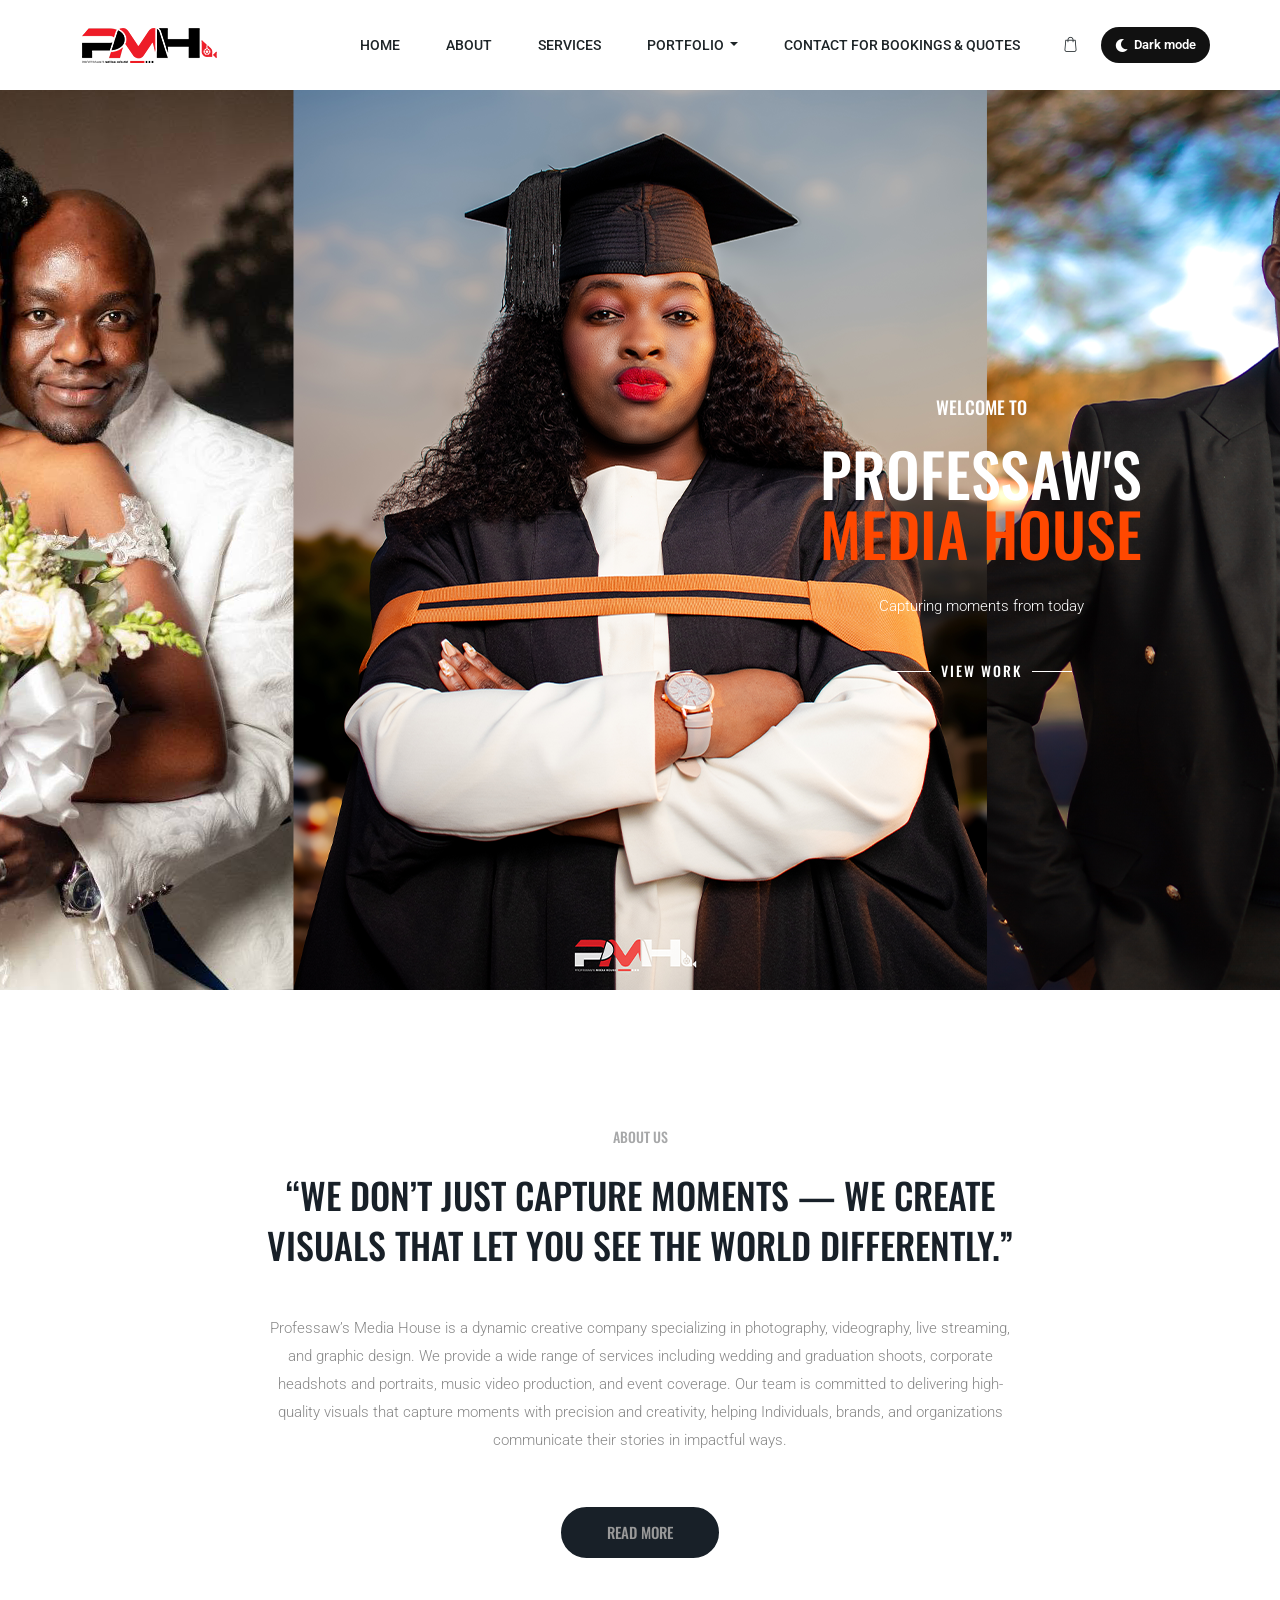
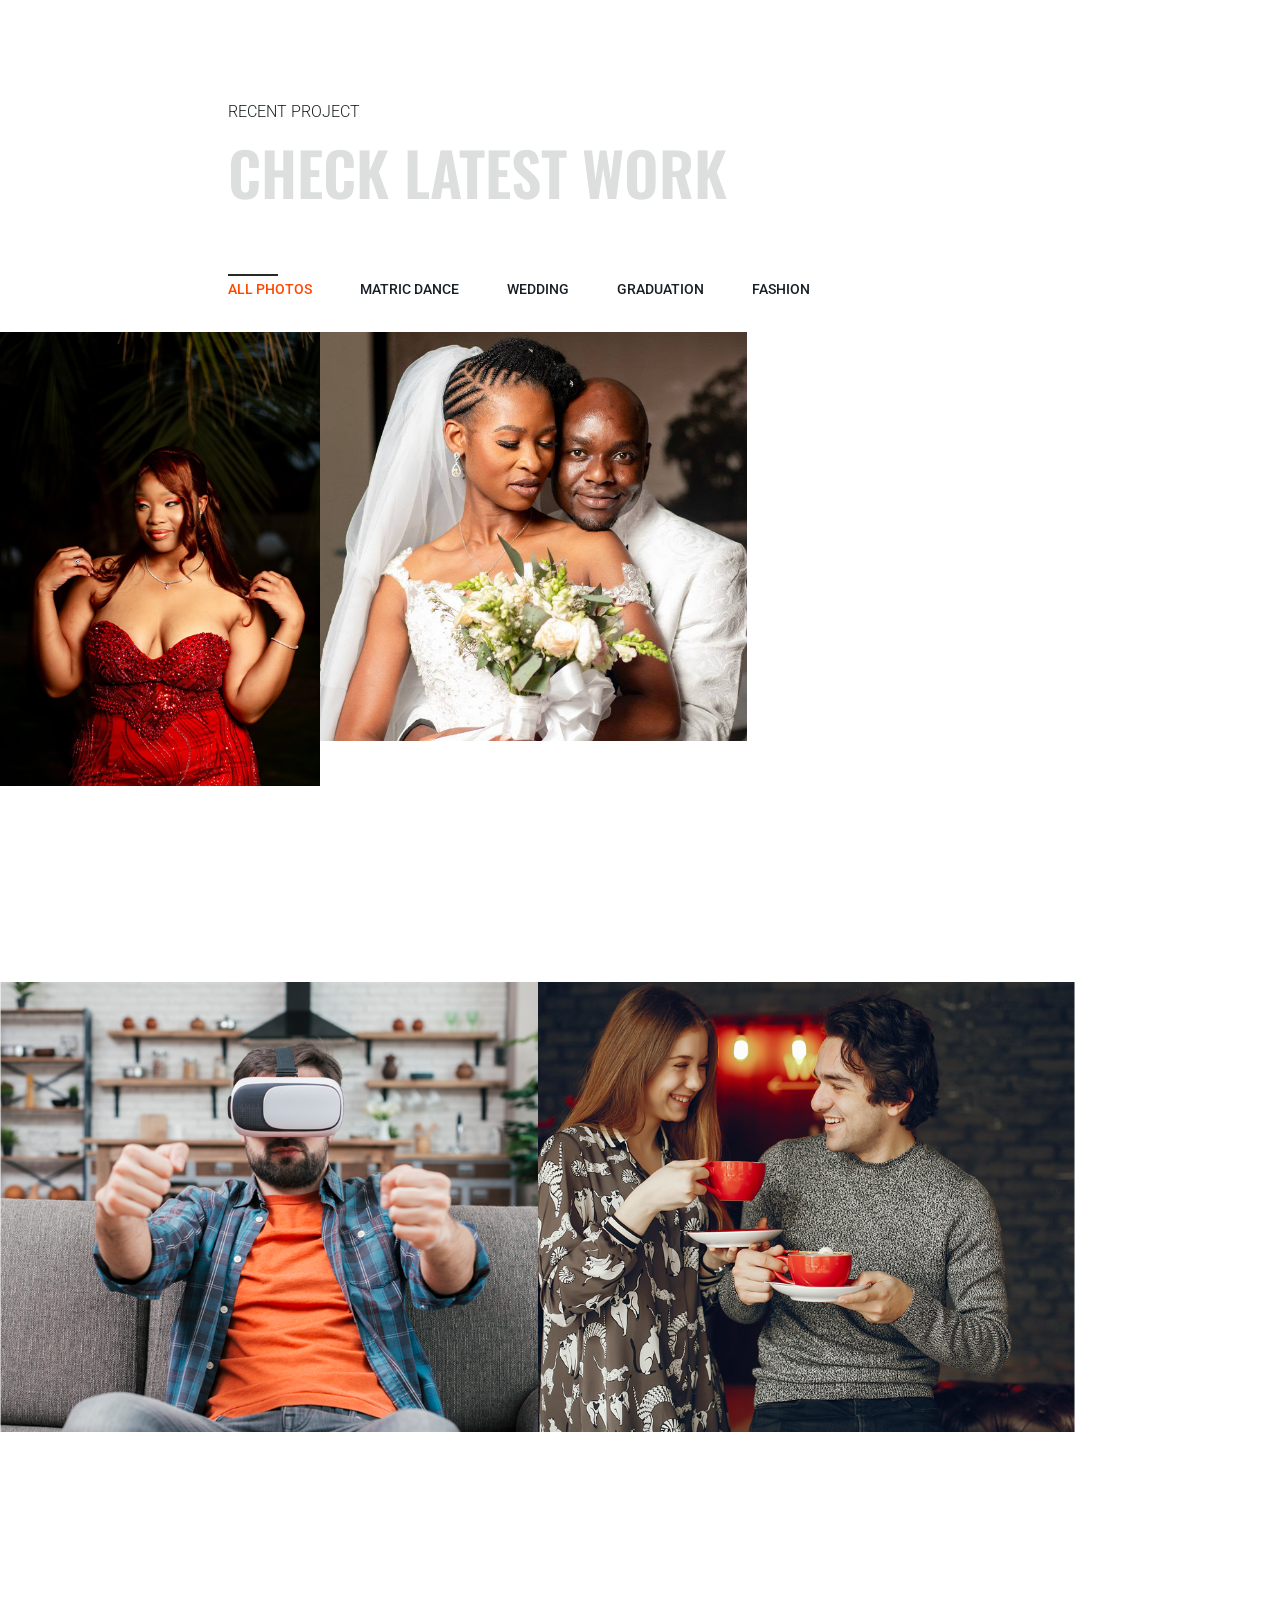
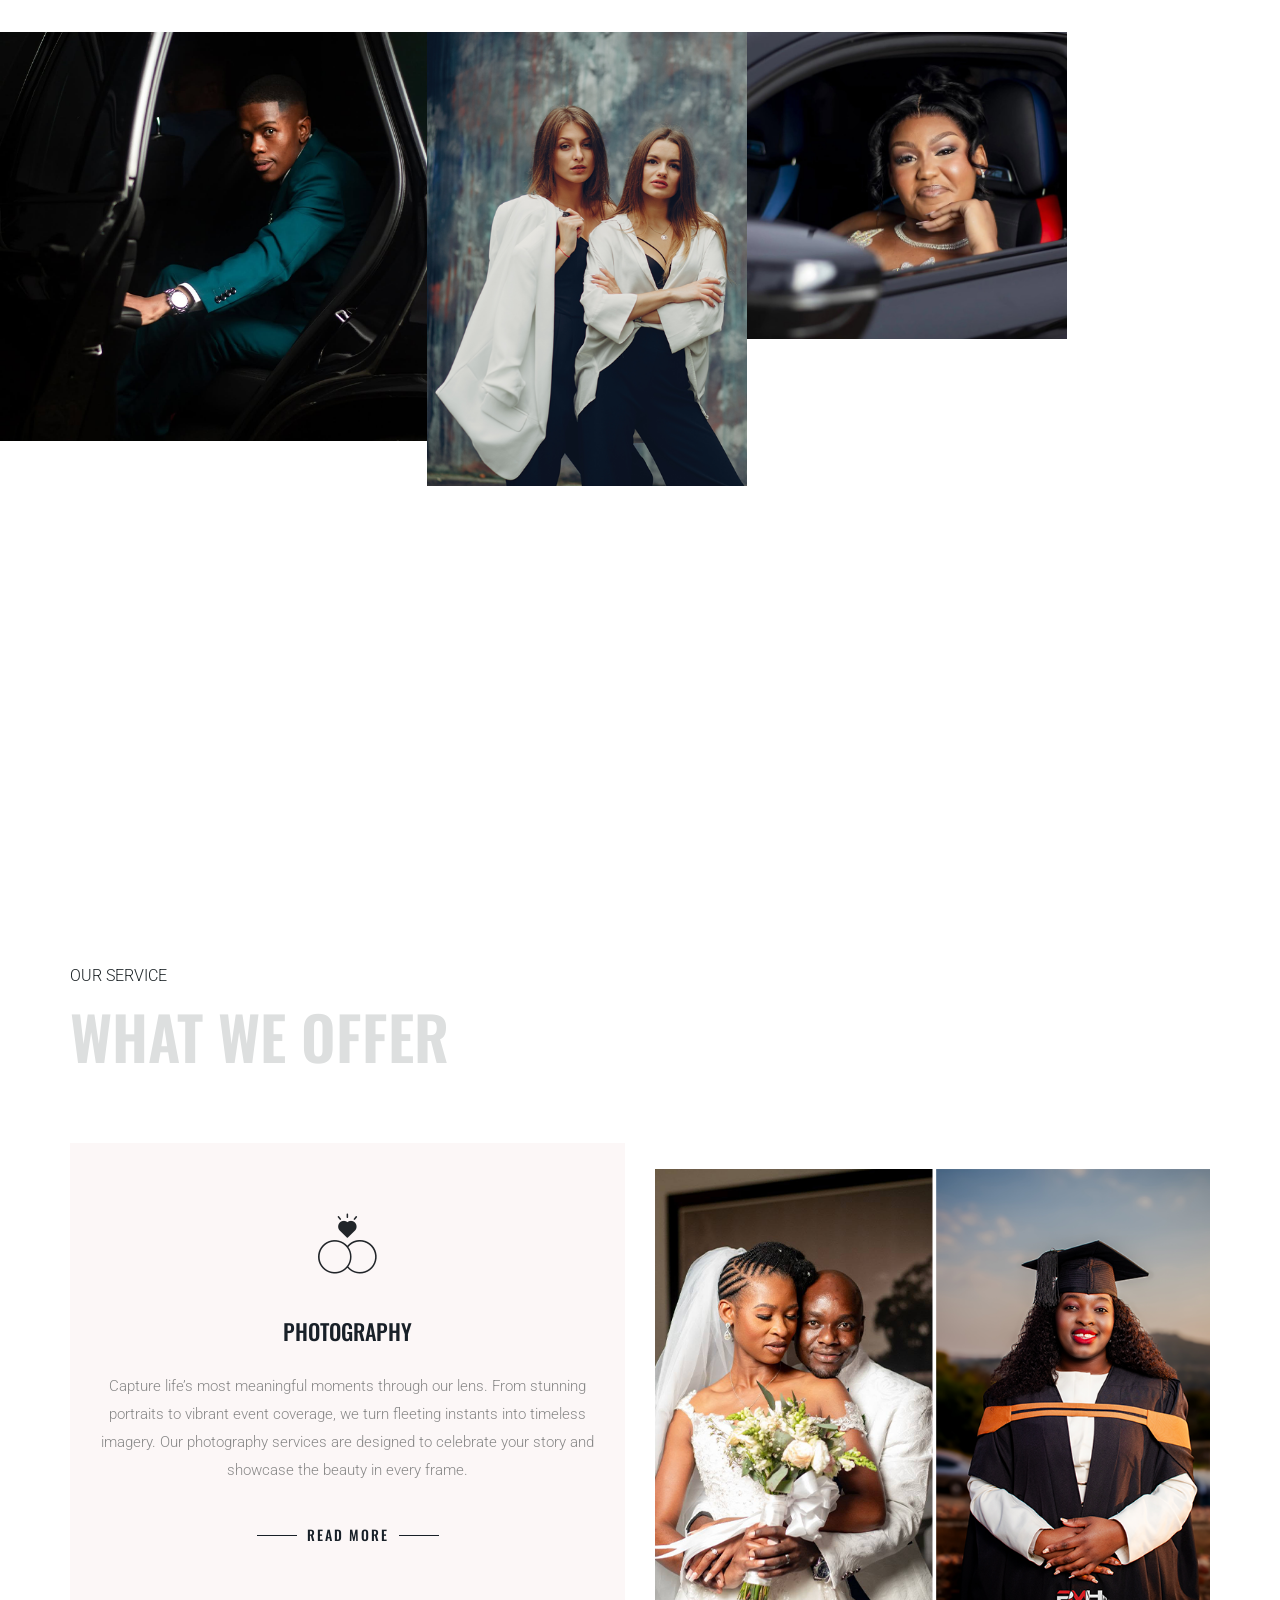
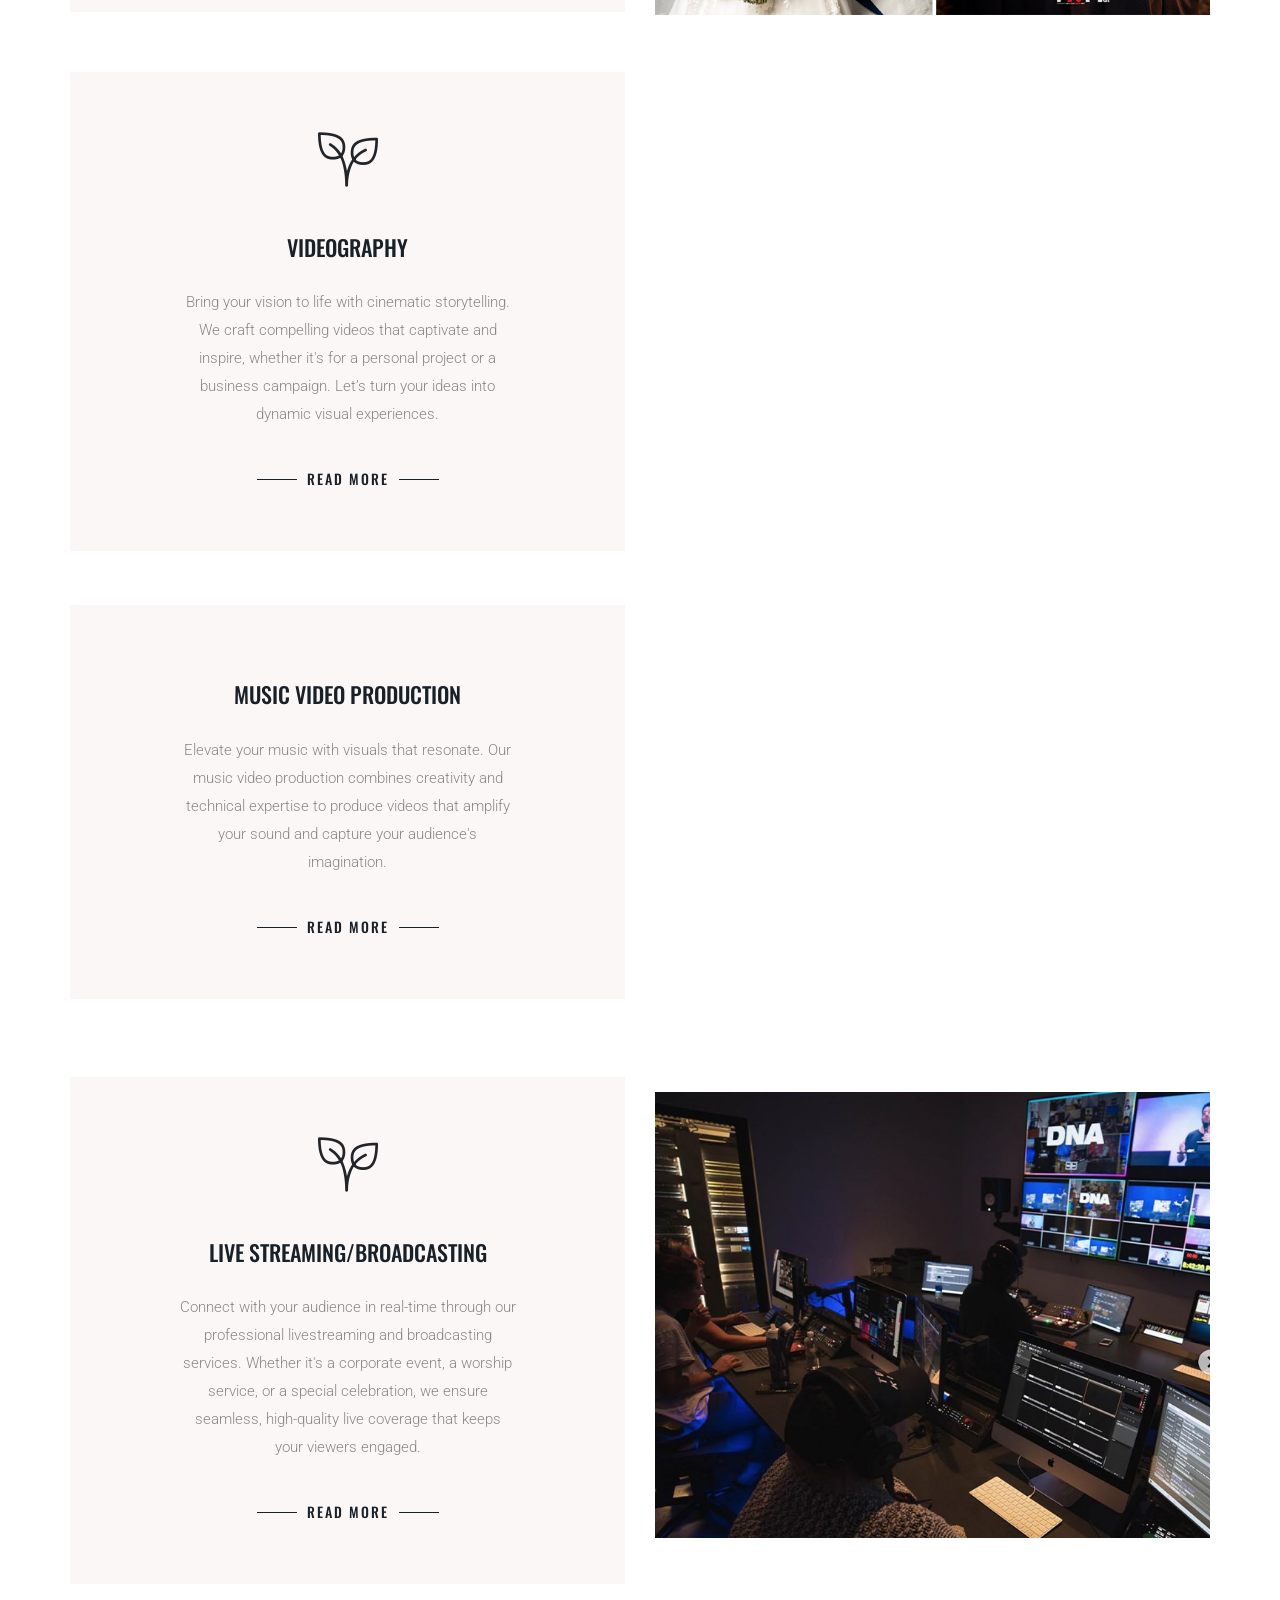
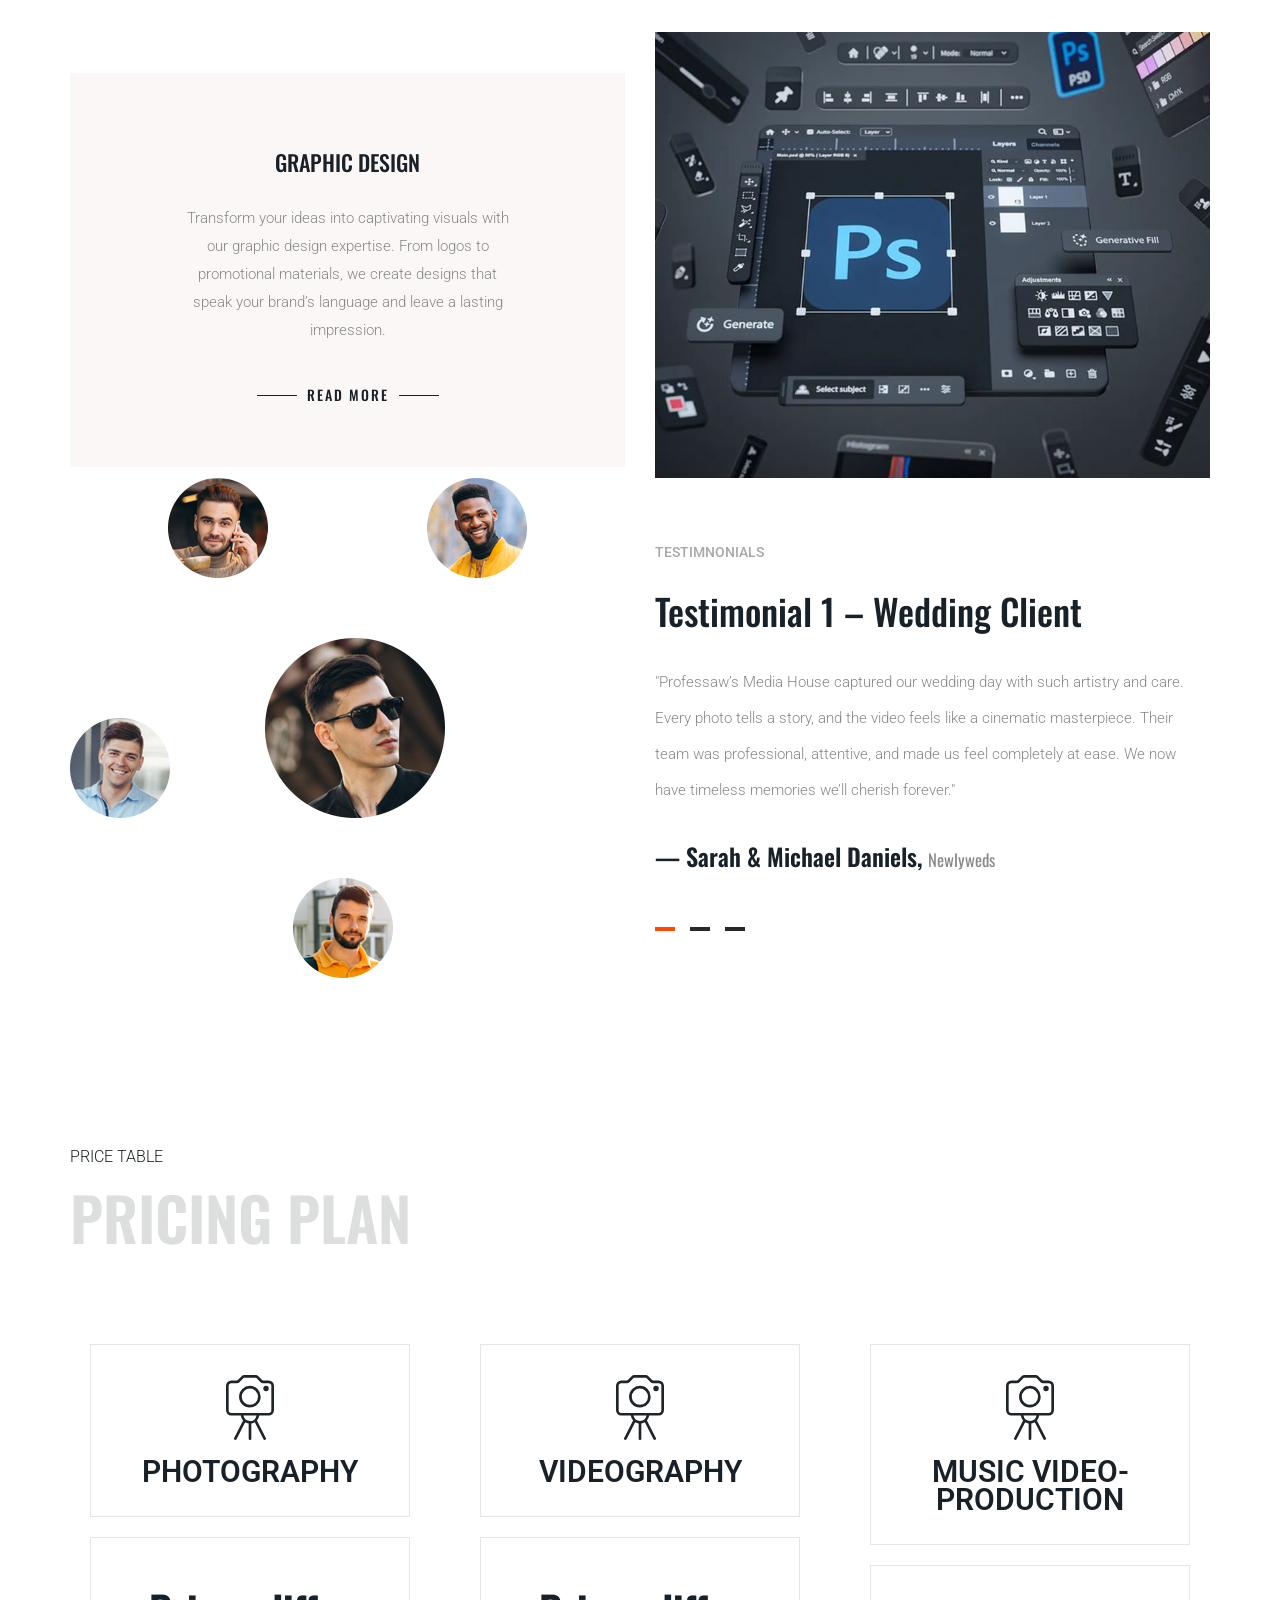
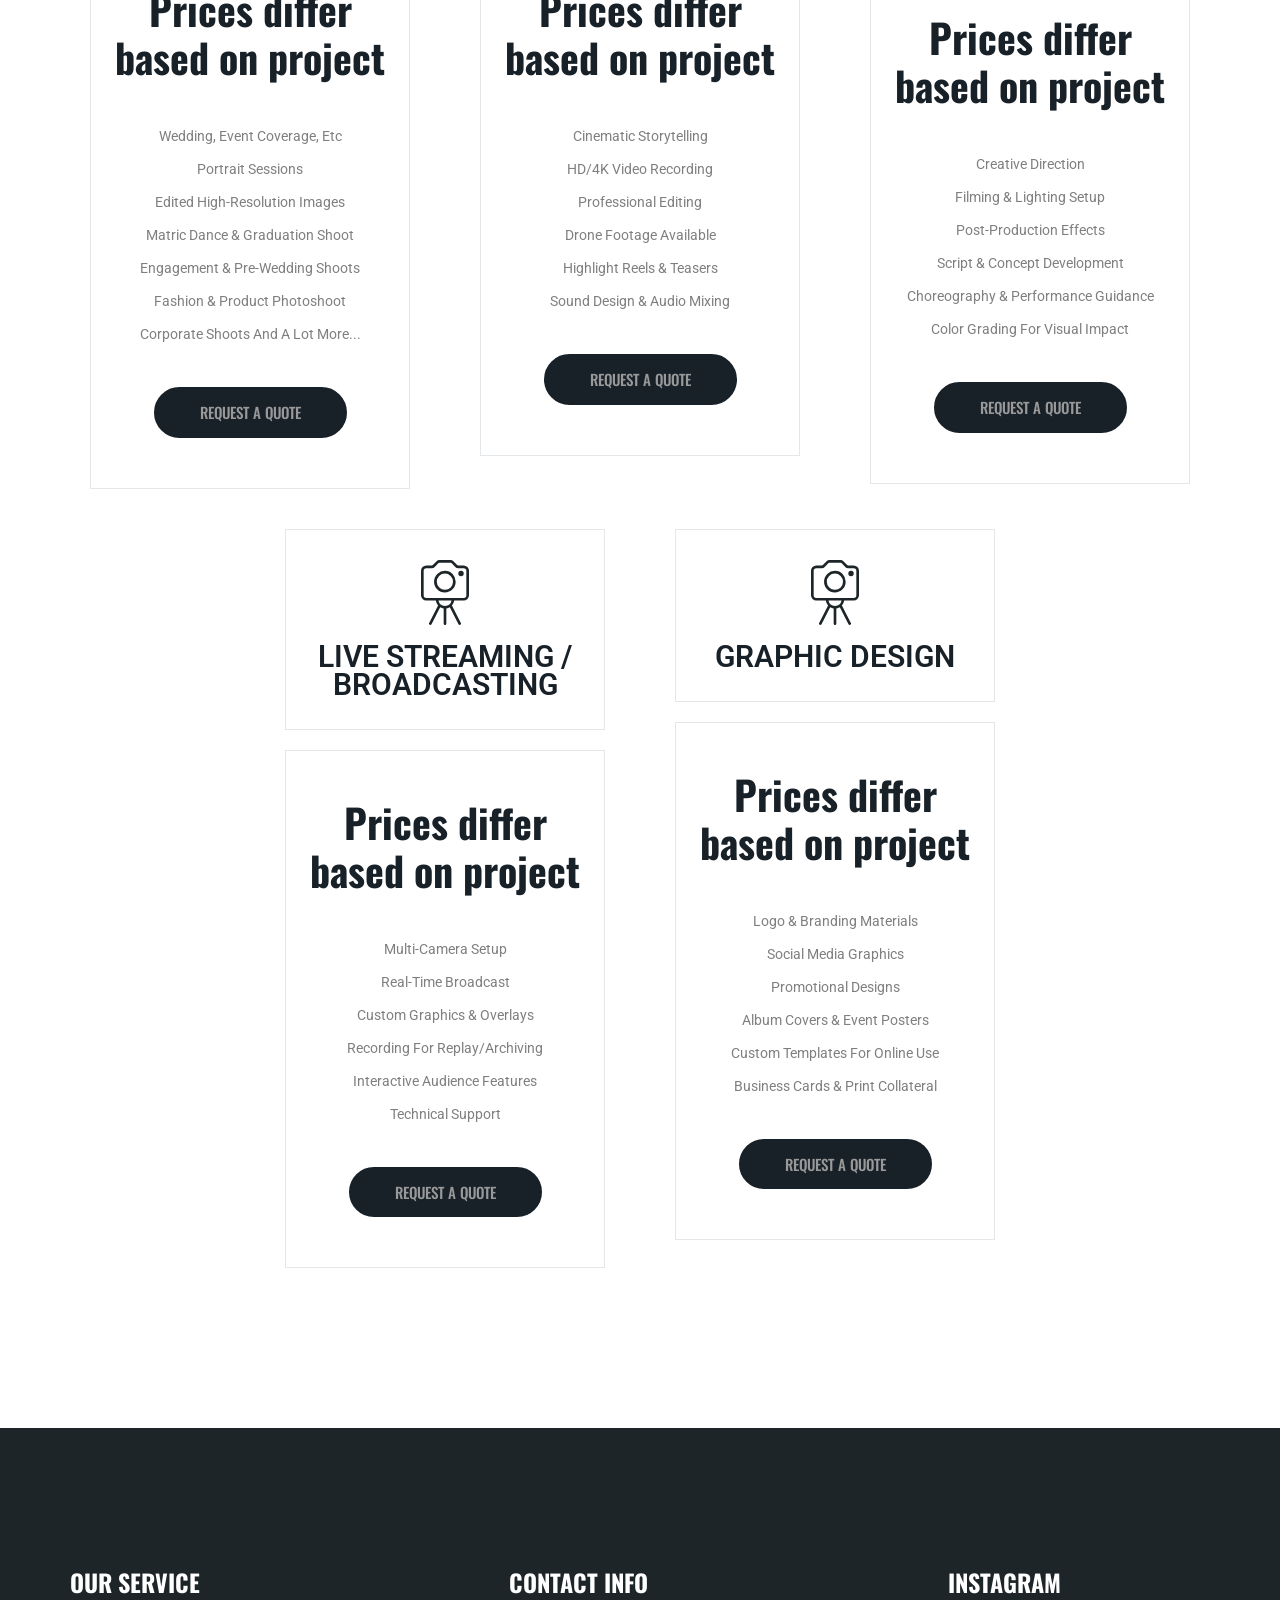
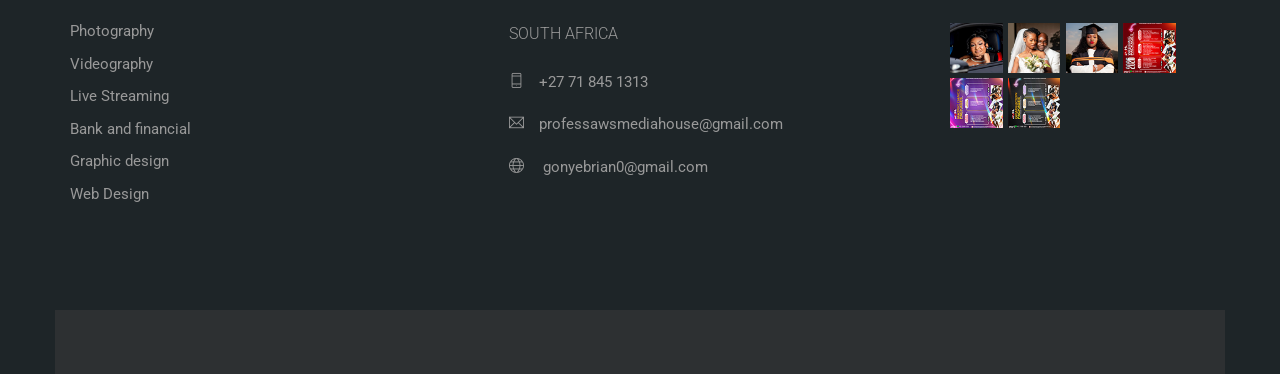
==== commit 4ddeeed0: "Update: all applied changes" ====
--- a/index.html
+++ b/index.html
@@ -158,8 +158,8 @@
             <div class="row">
                 <div class="col-xl-12">
                     <div class="gallery_part_item filtr-container">
-                        <a href="img/gallery/gallery_item_1.png" class="img-gal filtr-item" data-category="1"
-                            style="background-image: url('img/gallery/gallery_item_1.png')">
+                        <a href="img/gallery/gallery_item_1.png" class="img-gal filtr-item" data-category="1">
+                            <img src="img/gallery/gallery_item_1.png" alt="Graduation photography">
                             <div class="single_gallery_item">
                                 <div class="single_gallery_item_iner">
                                     <div class="gallery_item_text">
@@ -169,8 +169,8 @@
                                 </div>
                             </div>
                         </a>
-                        <a href="img/gallery/gallery_item_2.png" class="img-gal width-1 filtr-item" data-category="2"
-                            style="background-image: url('img/gallery/gallery_item_2.png')">
+                        <a href="img/gallery/gallery_item_2.png" class="img-gal width-1 filtr-item" data-category="2">
+                            <img src="img/gallery/gallery_item_2.png" alt="Fashion photography">
                             <div class="single_gallery_item">
                                 <div class="single_gallery_item_iner">
                                     <div class="gallery_item_text">
@@ -180,8 +180,8 @@
                                 </div>
                             </div>
                         </a>
-                        <a href="img/gallery/gallery_item_3.png" class="img-gal width-2 filtr-item" data-category="3"
-                            style="background-image: url('img/gallery/gallery_item_3.png')">
+                        <a href="img/gallery/gallery_item_3.png" class="img-gal width-2 filtr-item" data-category="3">
+                            <img src="img/gallery/gallery_item_3.png" alt="Fashion photography">
                             <div class="single_gallery_item">
                                 <div class="single_gallery_item_iner">
                                     <div class="gallery_item_text">
@@ -191,8 +191,8 @@
                                 </div>
                             </div>
                         </a>
-                        <a href="img/gallery/gallery_item_4.png" class="img-gal width-2 filtr-item" data-category="4"
-                            style="background-image: url('img/gallery/gallery_item_4.png')">
+                        <a href="img/gallery/gallery_item_4.png" class="img-gal width-2 filtr-item" data-category="4">
+                            <img src="img/gallery/gallery_item_4.png" alt="Fashion photography">
                             <div class="single_gallery_item">
                                 <div class="single_gallery_item_iner">
                                     <div class="gallery_item_text">
@@ -202,8 +202,8 @@
                                 </div>
                             </div>
                         </a>
-                        <a href="img/gallery/gallery_item_5.png" class="img-gal width-1 filtr-item" data-category="1"
-                            style="background-image: url('img/gallery/gallery_item_5.png')">
+                        <a href="img/gallery/gallery_item_5.png" class="img-gal width-1 filtr-item" data-category="1">
+                            <img src="img/gallery/gallery_item_5.png" alt="Fashion photography">
                             <div class="single_gallery_item">
                                 <div class="single_gallery_item_iner">
                                     <div class="gallery_item_text">
@@ -213,8 +213,8 @@
                                 </div>
                             </div>
                         </a>
-                        <a href="img/gallery/gallery_item_6.png" class="img-gal filtr-item" data-category="2"
-                            style="background-image: url('img/gallery/gallery_item_6.png')">
+                        <a href="img/gallery/gallery_item_6.png" class="img-gal filtr-item" data-category="2">
+                            <img src="img/gallery/gallery_item_6.png" alt="Fashion photography">
                             <div class="single_gallery_item">
                                 <div class="single_gallery_item_iner">
                                     <div class="gallery_item_text">
@@ -224,8 +224,8 @@
                                 </div>
                             </div>
                         </a>
-                        <a href="img/gallery/olwethu.jpg" class="img-gal filtr-item" data-category="1"
-                            style="background-image: url('img/gallery/olwethu.jpg')">
+                        <a href="img/gallery/olwethu.jpg" class="img-gal filtr-item" data-category="1">
+                            <img src="img/gallery/olwethu.jpg" alt="Fashion photography">
                             <div class="single_gallery_item">
                                 <div class="single_gallery_item_iner">
                                     <div class="gallery_item_text">
--- a/css/style.css
+++ b/css/style.css
@@ -8,6 +8,133 @@
   padding: 0;
   margin: 0;
   font-size: 14px;
+  transition: background-color 0.3s ease, color 0.3s ease;
+}
+
+body.dark-mode {
+  background-color: #0f1318;
+  color: #f5f5f5;
+}
+
+body.dark-mode .main_menu,
+body.dark-mode .single_pricing_part,
+body.dark-mode .footer-area,
+body.dark-mode .breadcrumb,
+body.dark-mode .about_us_text,
+body.dark-mode .single_offer_text,
+body.dark-mode .single-footer-widget,
+body.dark-mode .contact-section,
+body.dark-mode .portfolio-filter ul li,
+body.dark-mode .single_service_text,
+body.dark-mode .single_blog_item,
+body.dark-mode .single_blog_item .blog_item_text,
+body.dark-mode .quote-contact-modal .modal-content {
+  background-color: #161b22;
+  color: #f5f5f5;
+}
+
+body.dark-mode h1,
+body.dark-mode h2,
+body.dark-mode h3,
+body.dark-mode h4,
+body.dark-mode h5,
+body.dark-mode h6,
+body.dark-mode .section_tittle h2 {
+  color: #f5f5f5;
+}
+
+body.dark-mode p,
+body.dark-mode li,
+body.dark-mode .pricing_content ul li,
+body.dark-mode .single-footer-widget p,
+body.dark-mode .single-footer-widget li a,
+body.dark-mode .nav-link,
+body.dark-mode .navbar-light .navbar-nav .nav-link,
+body.dark-mode .section_tittle p {
+  color: #d8d8d8;
+}
+
+body.dark-mode .btn_1,
+body.dark-mode .btn_2,
+body.dark-mode .dark-mode-toggle,
+body.dark-mode .quote-option {
+  background-color: #ff4800;
+  border-color: #ff4800;
+  color: #fff;
+}
+
+body.dark-mode .btn_1:hover,
+body.dark-mode .btn_2:hover,
+body.dark-mode .dark-mode-toggle:hover,
+body.dark-mode .quote-option:hover {
+  background-color: #e03d00;
+  border-color: #e03d00;
+  color: #fff;
+}
+
+body.dark-mode .portfolio-filter ul li.active {
+  color: #ff4800 !important;
+}
+
+body.dark-mode .gallery_part .single_gallery_item .single_gallery_item_iner:after,
+body.dark-mode .gallery_part .single_gallery_item .single_gallery_item_iner .gallery_item_text,
+body.dark-mode .gallery_part .single_gallery_item:hover .gallery_item_text,
+body.dark-mode .gallery_part .single_gallery_item:hover .single_gallery_item_iner:after {
+  opacity: 0 !important;
+  visibility: hidden !important;
+  display: none !important;
+  transform: none !important;
+}
+
+.dark-mode-toggle {
+  margin-left: 1rem;
+  border: 0;
+  border-radius: 999px;
+  padding: 8px 14px;
+  background: #111;
+  color: #fff;
+  display: inline-flex;
+  align-items: center;
+  gap: 6px;
+  font-size: 13px;
+  font-weight: 600;
+  transition: all 0.3s ease;
+}
+
+.dark-mode-toggle:hover {
+  opacity: 0.9;
+}
+
+.quote-contact-modal .modal-content {
+  border: 0;
+  border-radius: 16px;
+  padding: 10px;
+}
+
+.quote-contact-modal .quote-contact-options {
+  display: flex;
+  flex-wrap: wrap;
+  gap: 10px;
+  margin-top: 20px;
+}
+
+.quote-contact-modal .quote-option {
+  display: inline-flex;
+  align-items: center;
+  justify-content: center;
+  text-decoration: none;
+  border-radius: 999px;
+  padding: 10px 16px;
+}
+
+.gallery_part .single_gallery_item .single_gallery_item_iner:after,
+.gallery_part .single_gallery_item .single_gallery_item_iner .gallery_item_text,
+.gallery_part .single_gallery_item:hover .gallery_item_text,
+.gallery_part .single_gallery_item:hover .single_gallery_item_iner:after {
+  opacity: 0 !important;
+  visibility: hidden !important;
+  display: none !important;
+  transform: none !important;
 }
 
 /* line 9, ../../01 cl html template/187 Shotgear Photography/187 Shotgear Photography Html/sass/_common.scss */
@@ -3255,10 +3382,71 @@
   background-size: cover;
 }
 
-/* Fix for gallery overlay issue */
+/* Masonry-friendly gallery layout */
 .gallery_part .filtr-container {
-  overflow: auto;
-  display: flow-root;
+  display: block;
+  width: 100%;
+  position: relative;
+}
+
+.gallery_part .filtr-container:after {
+  content: "";
+  display: block;
+  clear: both;
+}
+
+.gallery_part .img-gal {
+  width: 25%;
+  float: left;
+  box-sizing: border-box;
+  padding: 0;
+  margin: 0;
+}
+
+.gallery_part .img-gal img {
+  width: 100%;
+  height: auto;
+  display: block;
+}
+
+.gallery_part .img-gal.width-1 {
+  width: 33.3333%;
+}
+
+.gallery_part .img-gal.width-2 {
+  width: 42%;
+}
+
+.gallery_part .img-gal.is-hidden {
+  display: none;
+}
+
+@media (max-width: 991px) {
+  .gallery_part .filtr-container {
+    grid-template-columns: repeat(2, minmax(0, 1fr));
+  }
+
+  .gallery_part .img-gal,
+  .gallery_part .img-gal.width-1,
+  .gallery_part .img-gal.width-2 {
+    grid-column: span 1;
+    height: auto;
+    min-height: 0;
+  }
+}
+
+@media (max-width: 576px) {
+  .gallery_part .filtr-container {
+    grid-template-columns: 1fr;
+  }
+
+  .gallery_part .img-gal,
+  .gallery_part .img-gal.width-1,
+  .gallery_part .img-gal.width-2 {
+    grid-column: span 1;
+    height: auto;
+    min-height: 0;
+  }
 }
 
 /**************** services css start ****************/
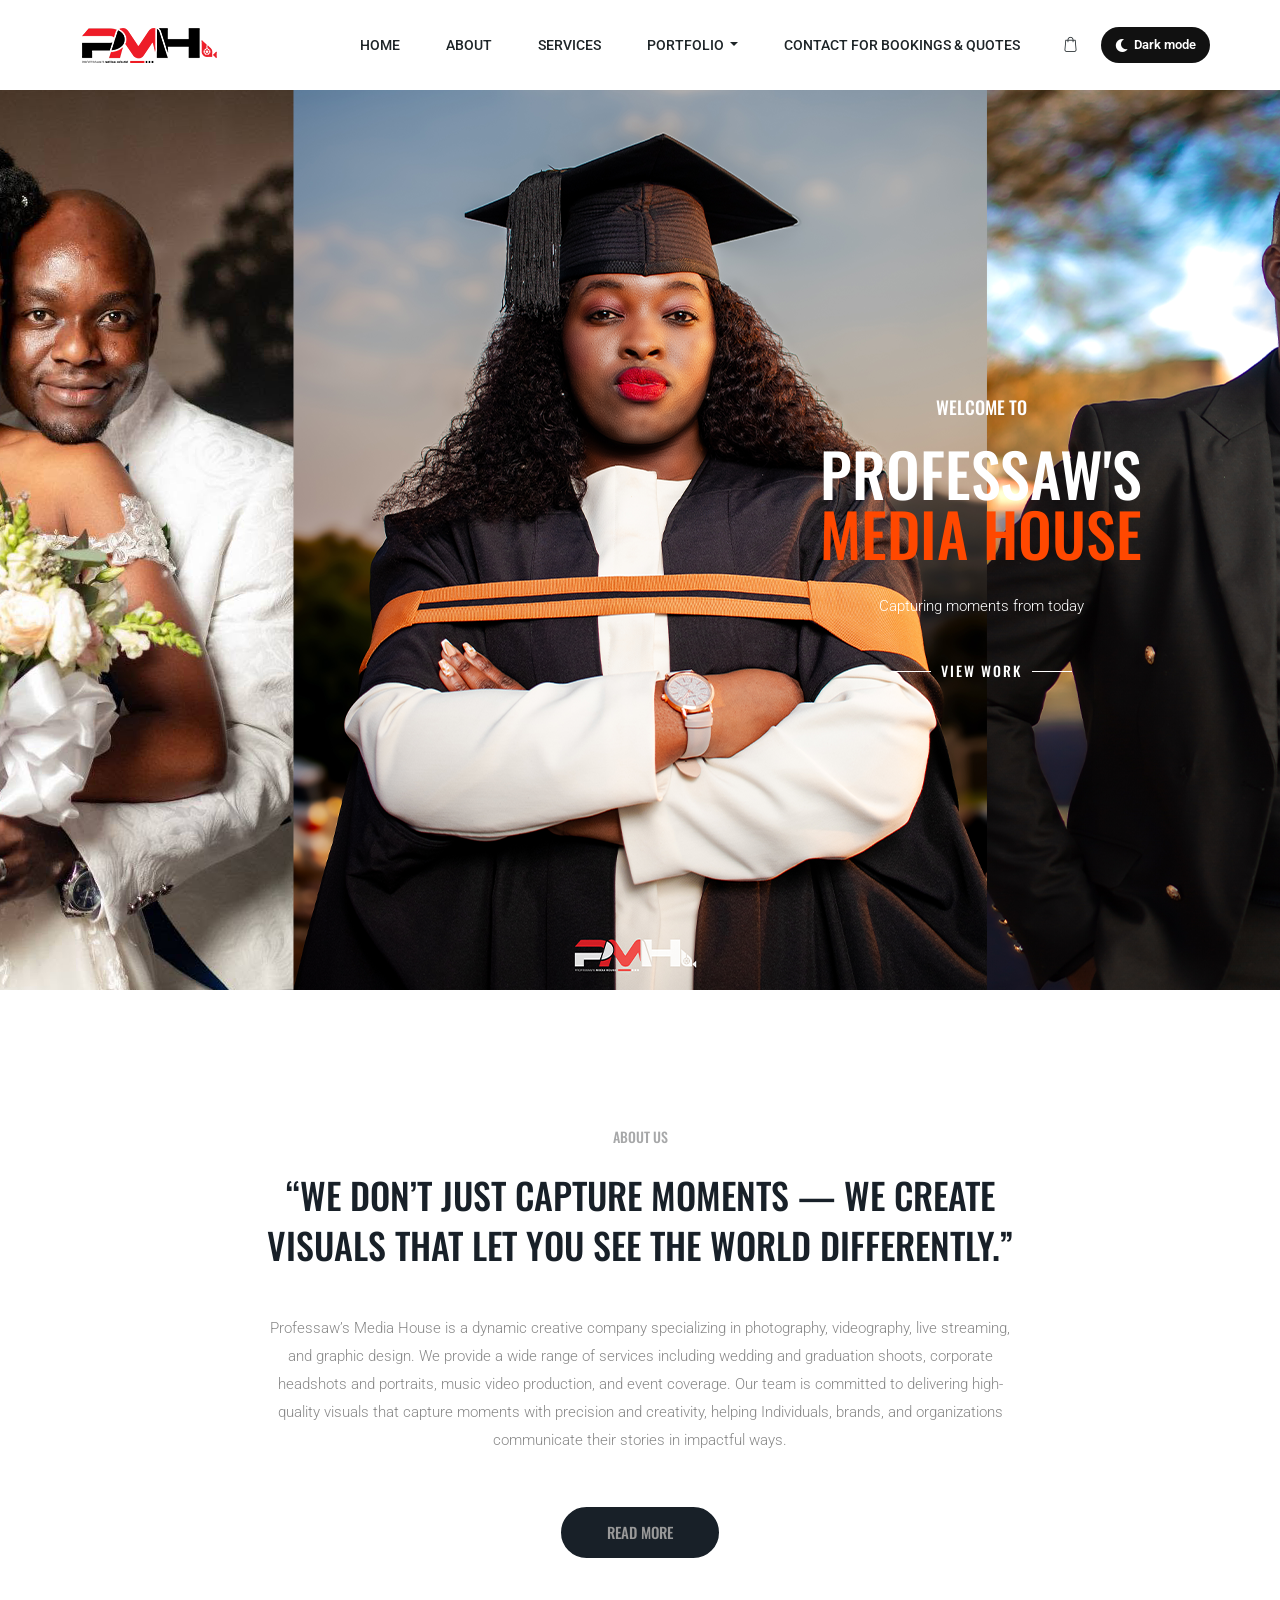
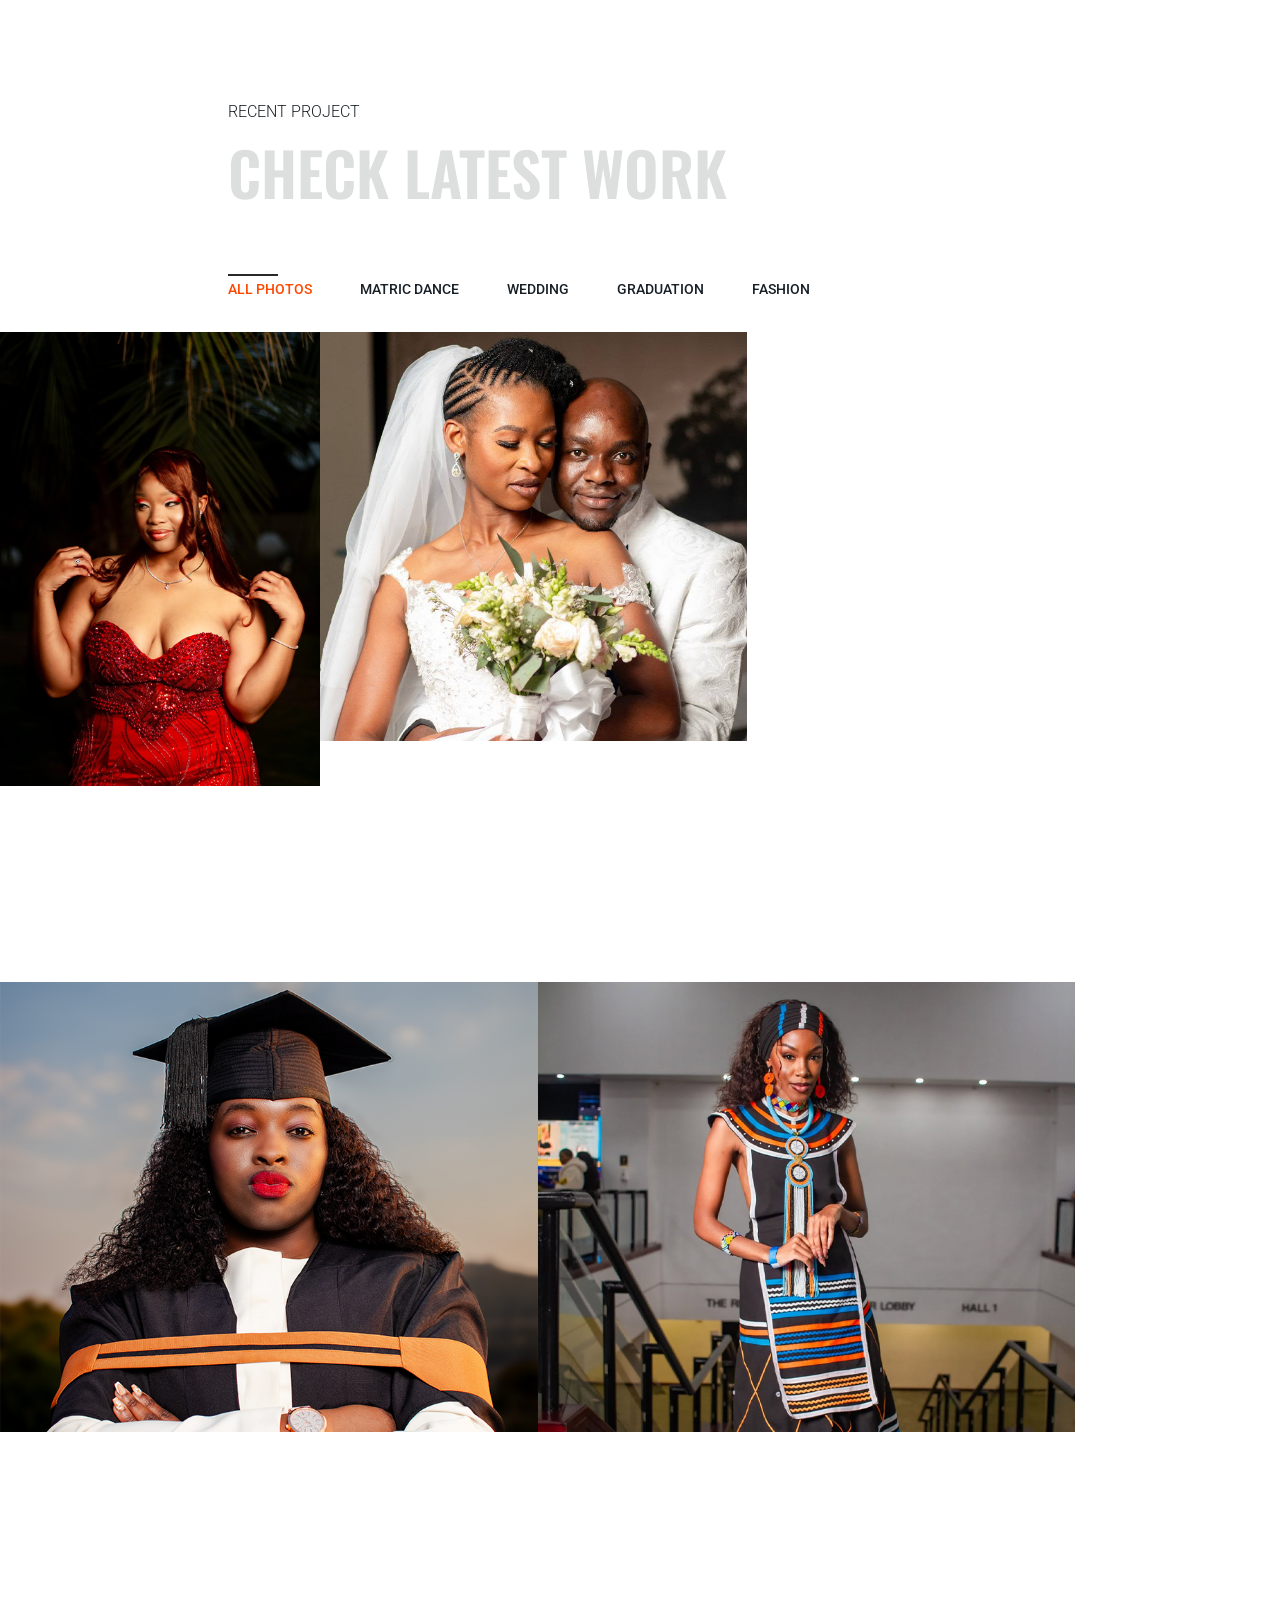
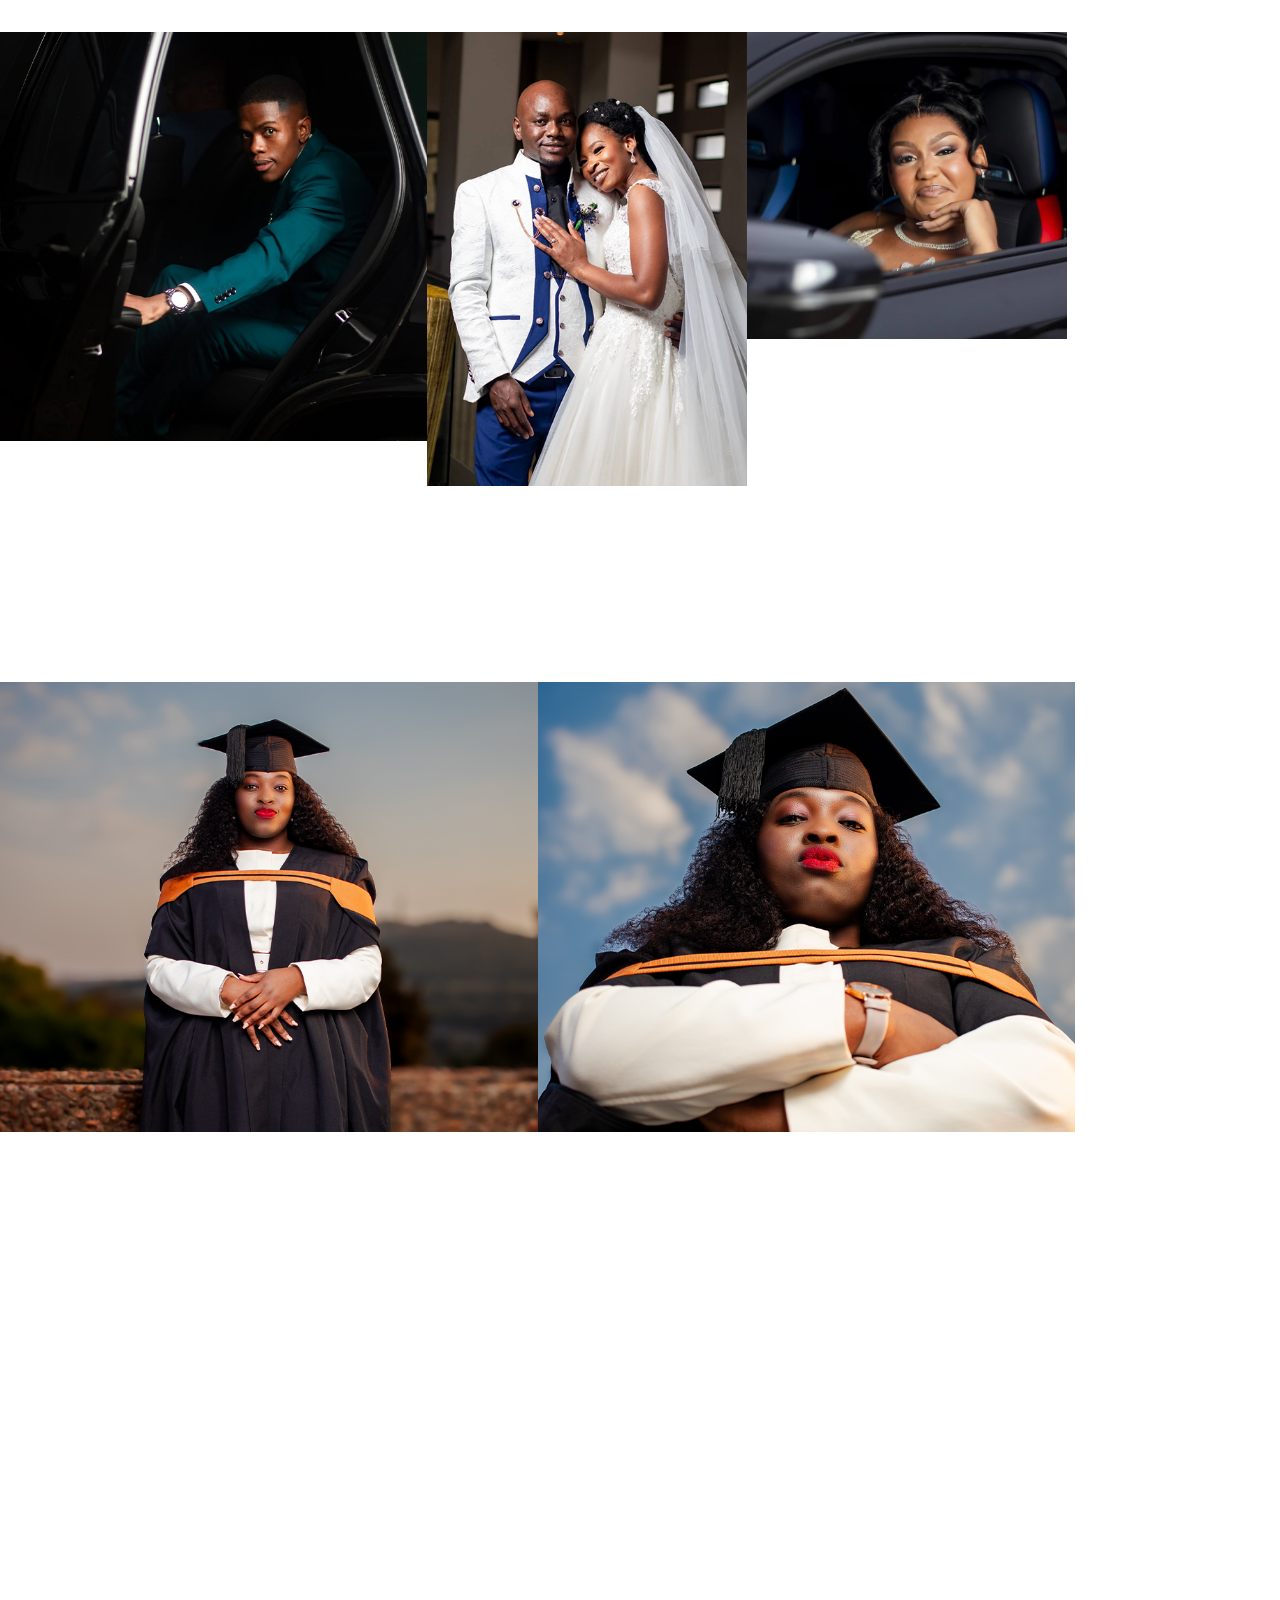
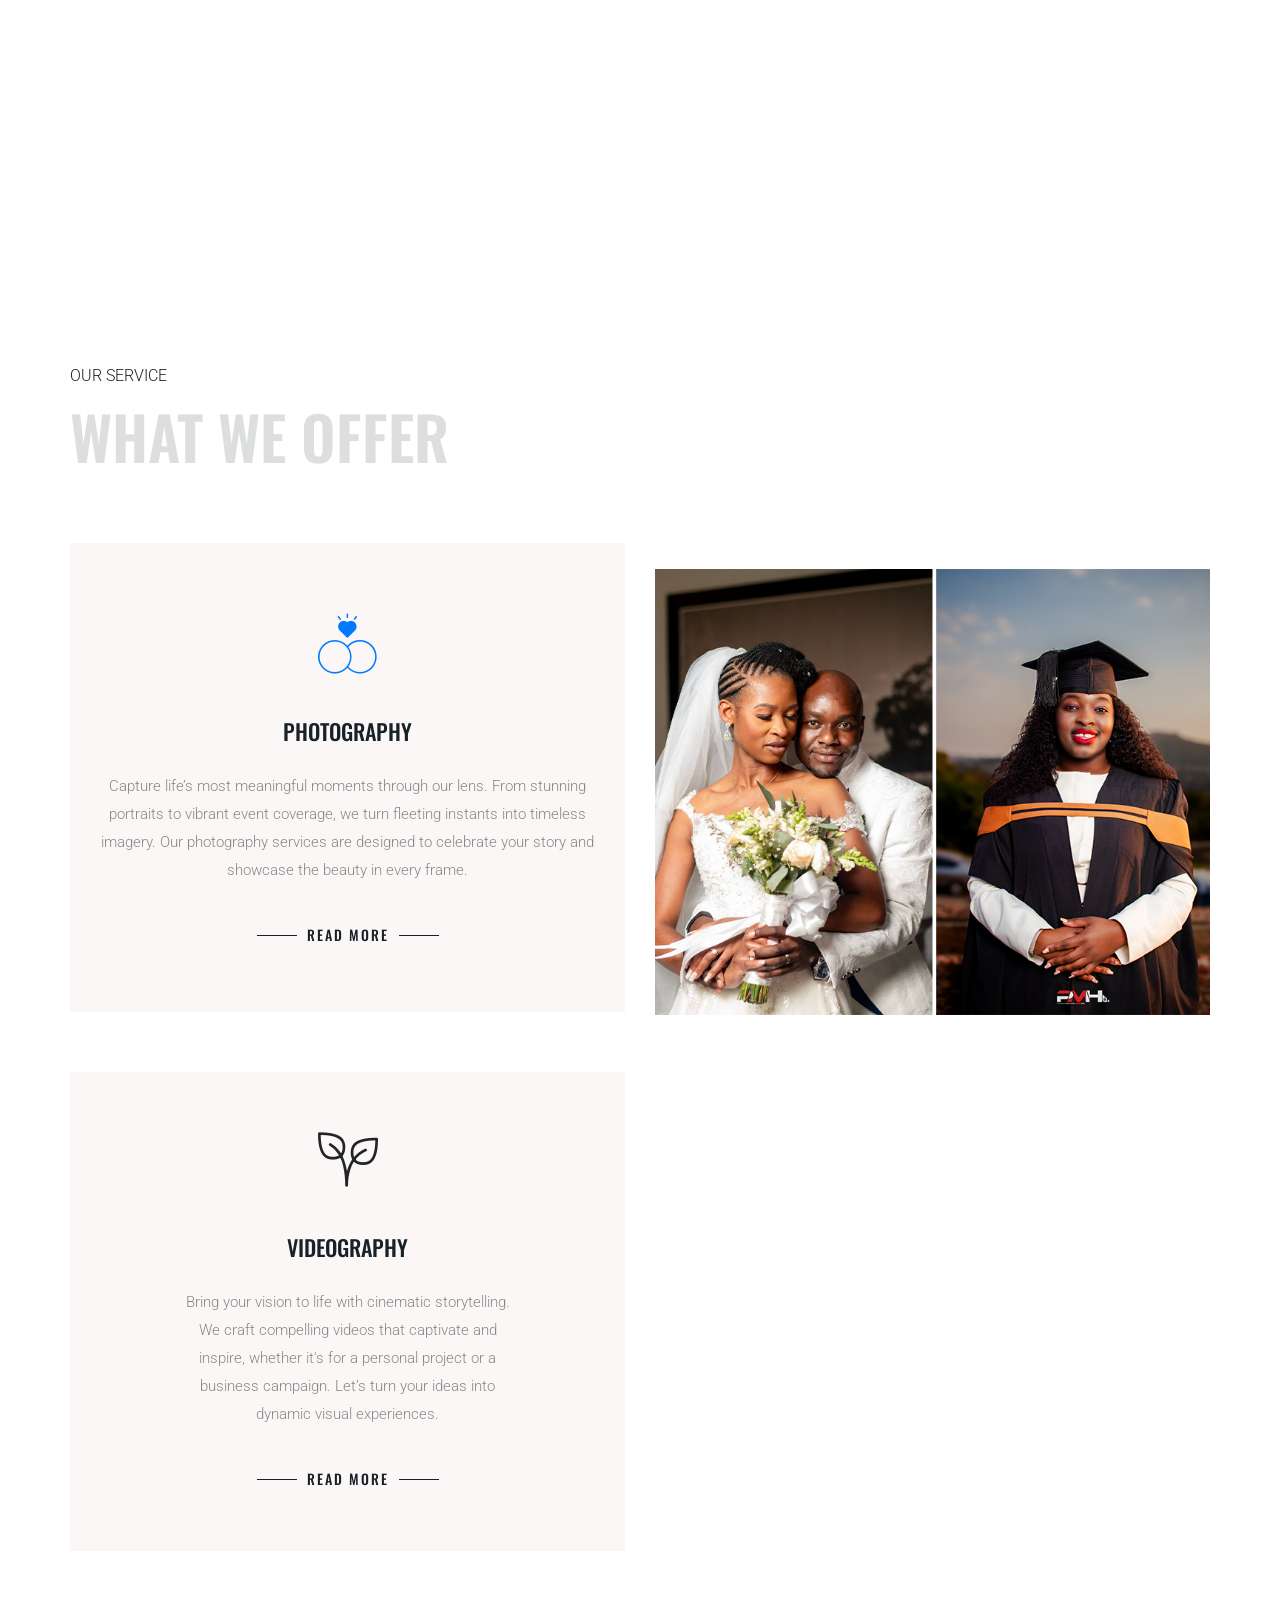
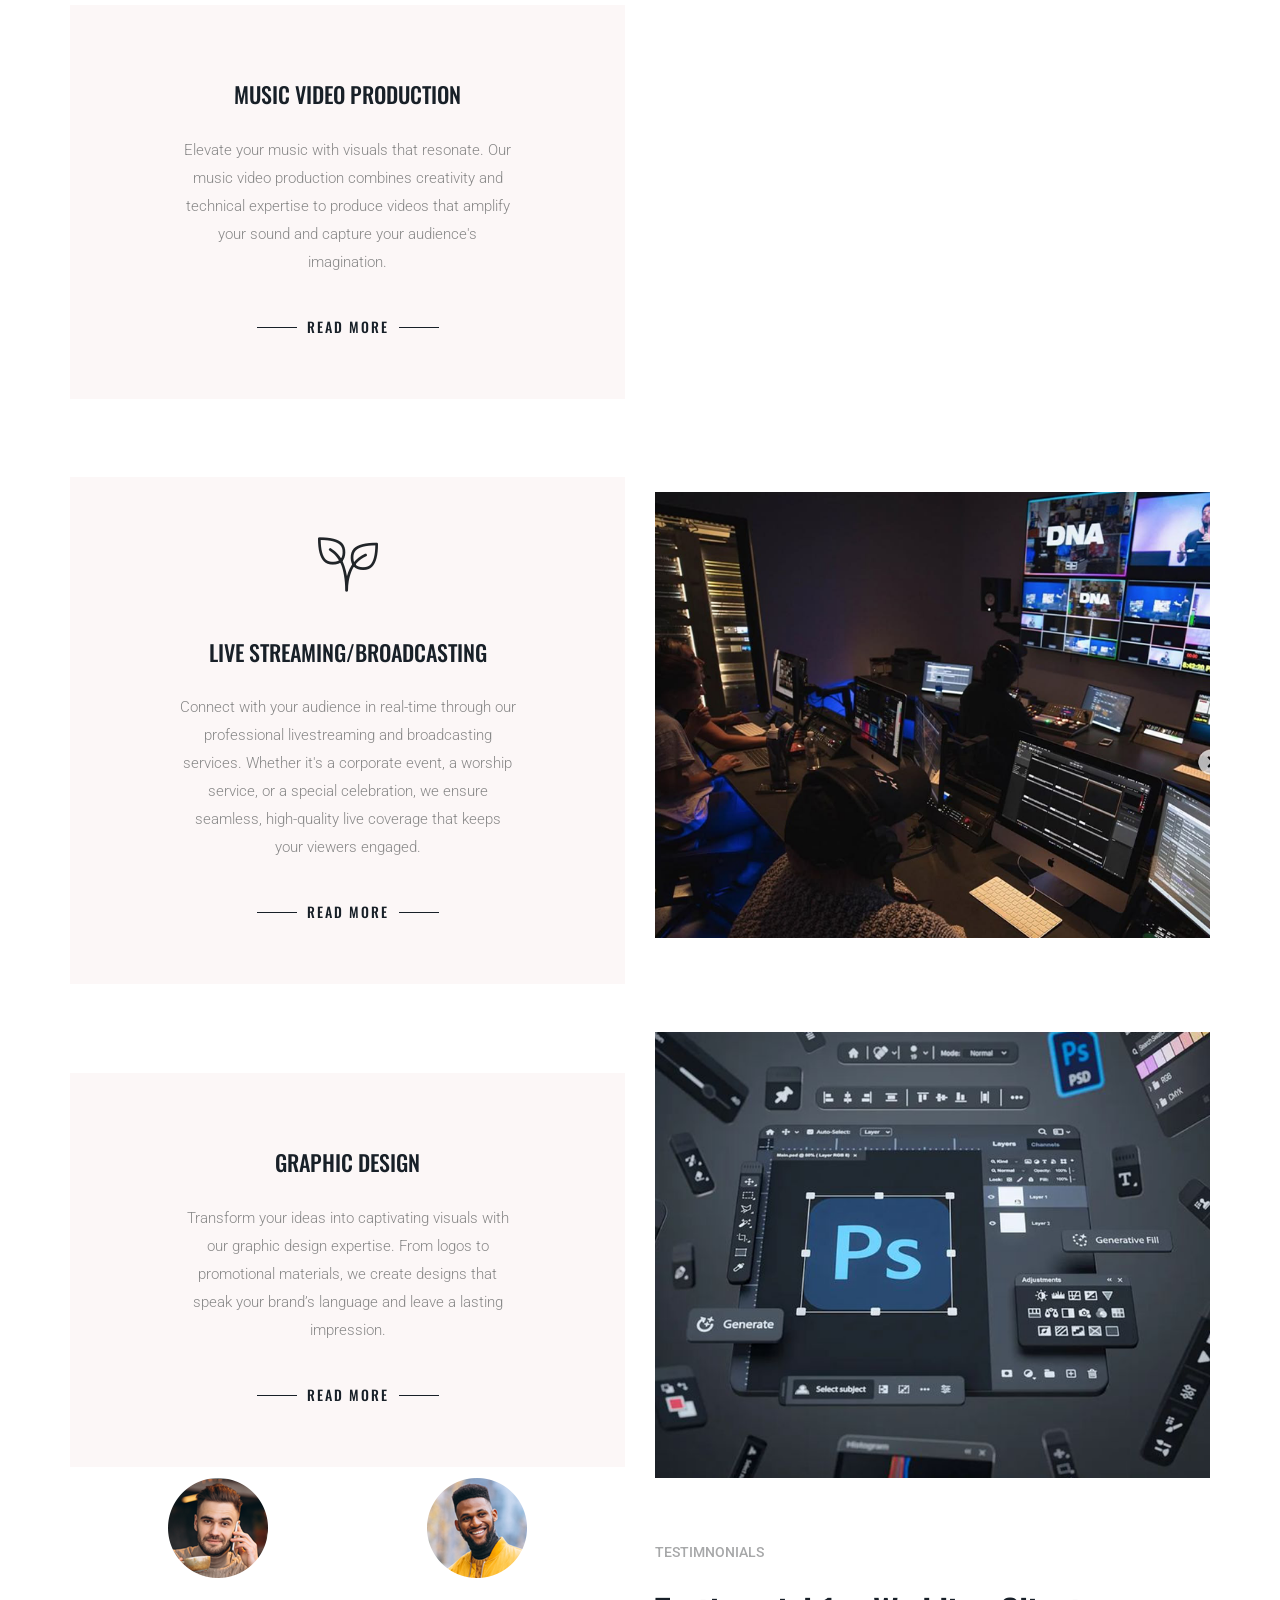
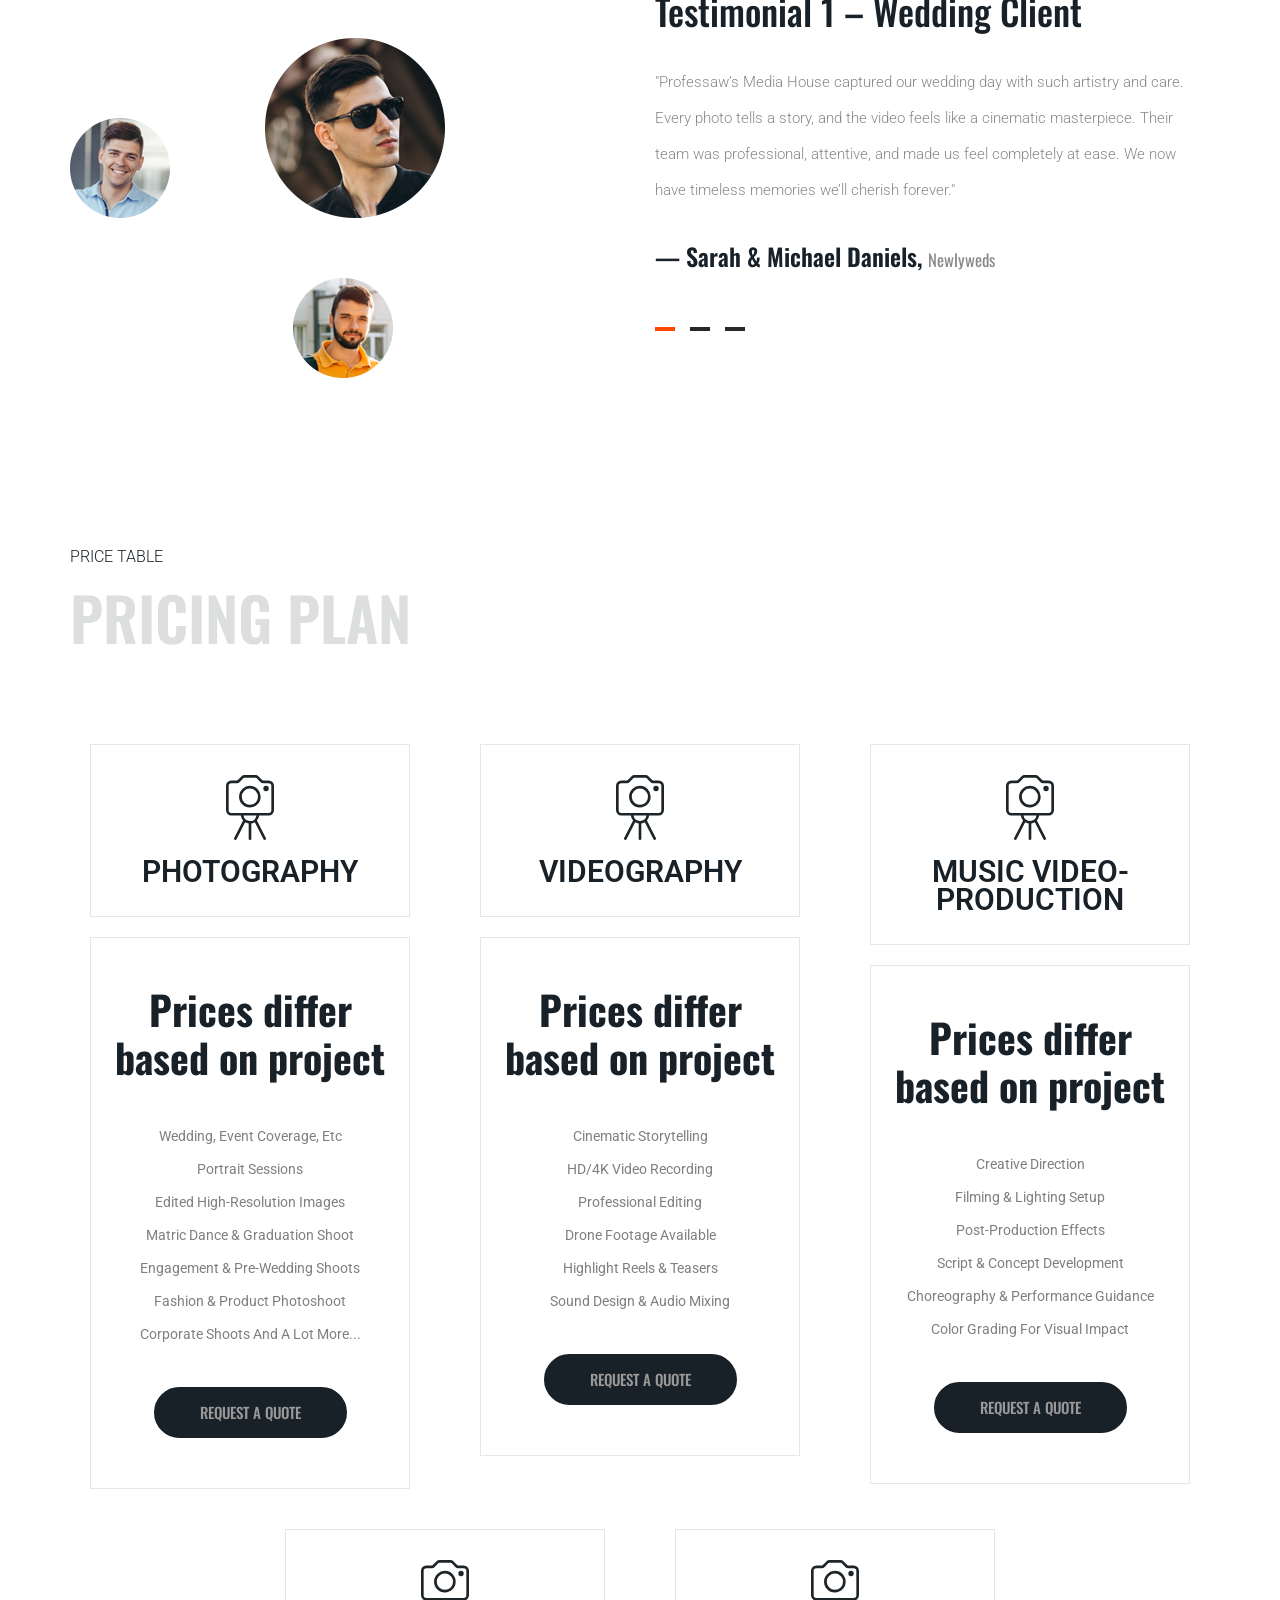
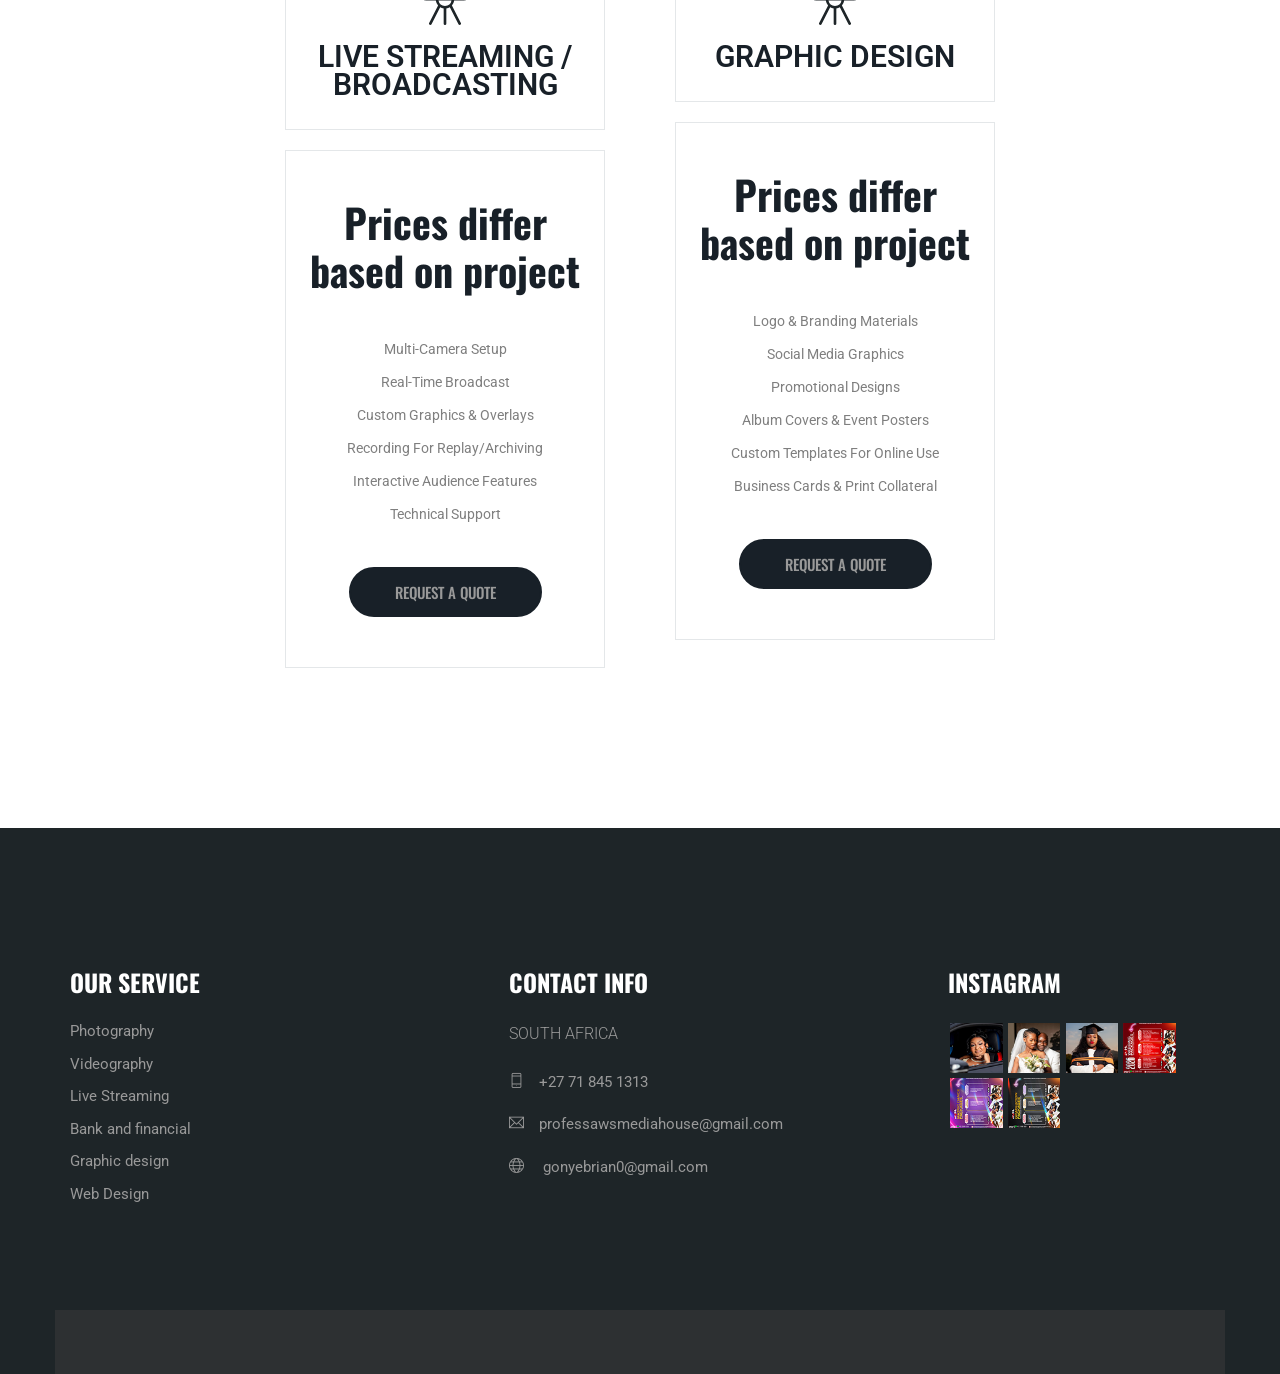
==== commit 67a3c803: "update: all applied changes" ====
--- a/index.html
+++ b/index.html
@@ -234,7 +234,27 @@
                                     </div>
                                 </div>
                             </div>
+                            <a href="img/gallery/gallery_item_3b.png" class="img-gal width-2 filtr-item" data-category="3">
+                            <img src="img/gallery/gallery_item_3b.png" alt="Fashion photography">
+                            <div class="single_gallery_item">
+                                <div class="single_gallery_item_iner">
+                                    <div class="gallery_item_text">
+                                        <p>Fashion photography</p>
+                                        <h4>Smiling beutiful women</h4>
+                                    </div>
+                                </div>
+                            </div>
                         </a>
+                        <a href="img/gallery/gallery_item_3c.png" class="img-gal width-2 filtr-item" data-category="3">
+                            <img src="img/gallery/gallery_item_3c.png" alt="Fashion photography">
+                            <div class="single_gallery_item">
+                                <div class="single_gallery_item_iner">
+                                    <div class="gallery_item_text">
+                                        <p>Fashion photography</p>
+                                        <h4>Smiling beutiful women</h4>
+                                    </div>
+                                </div>
+                            </div>
                     </div>
                 </div>
             </div>
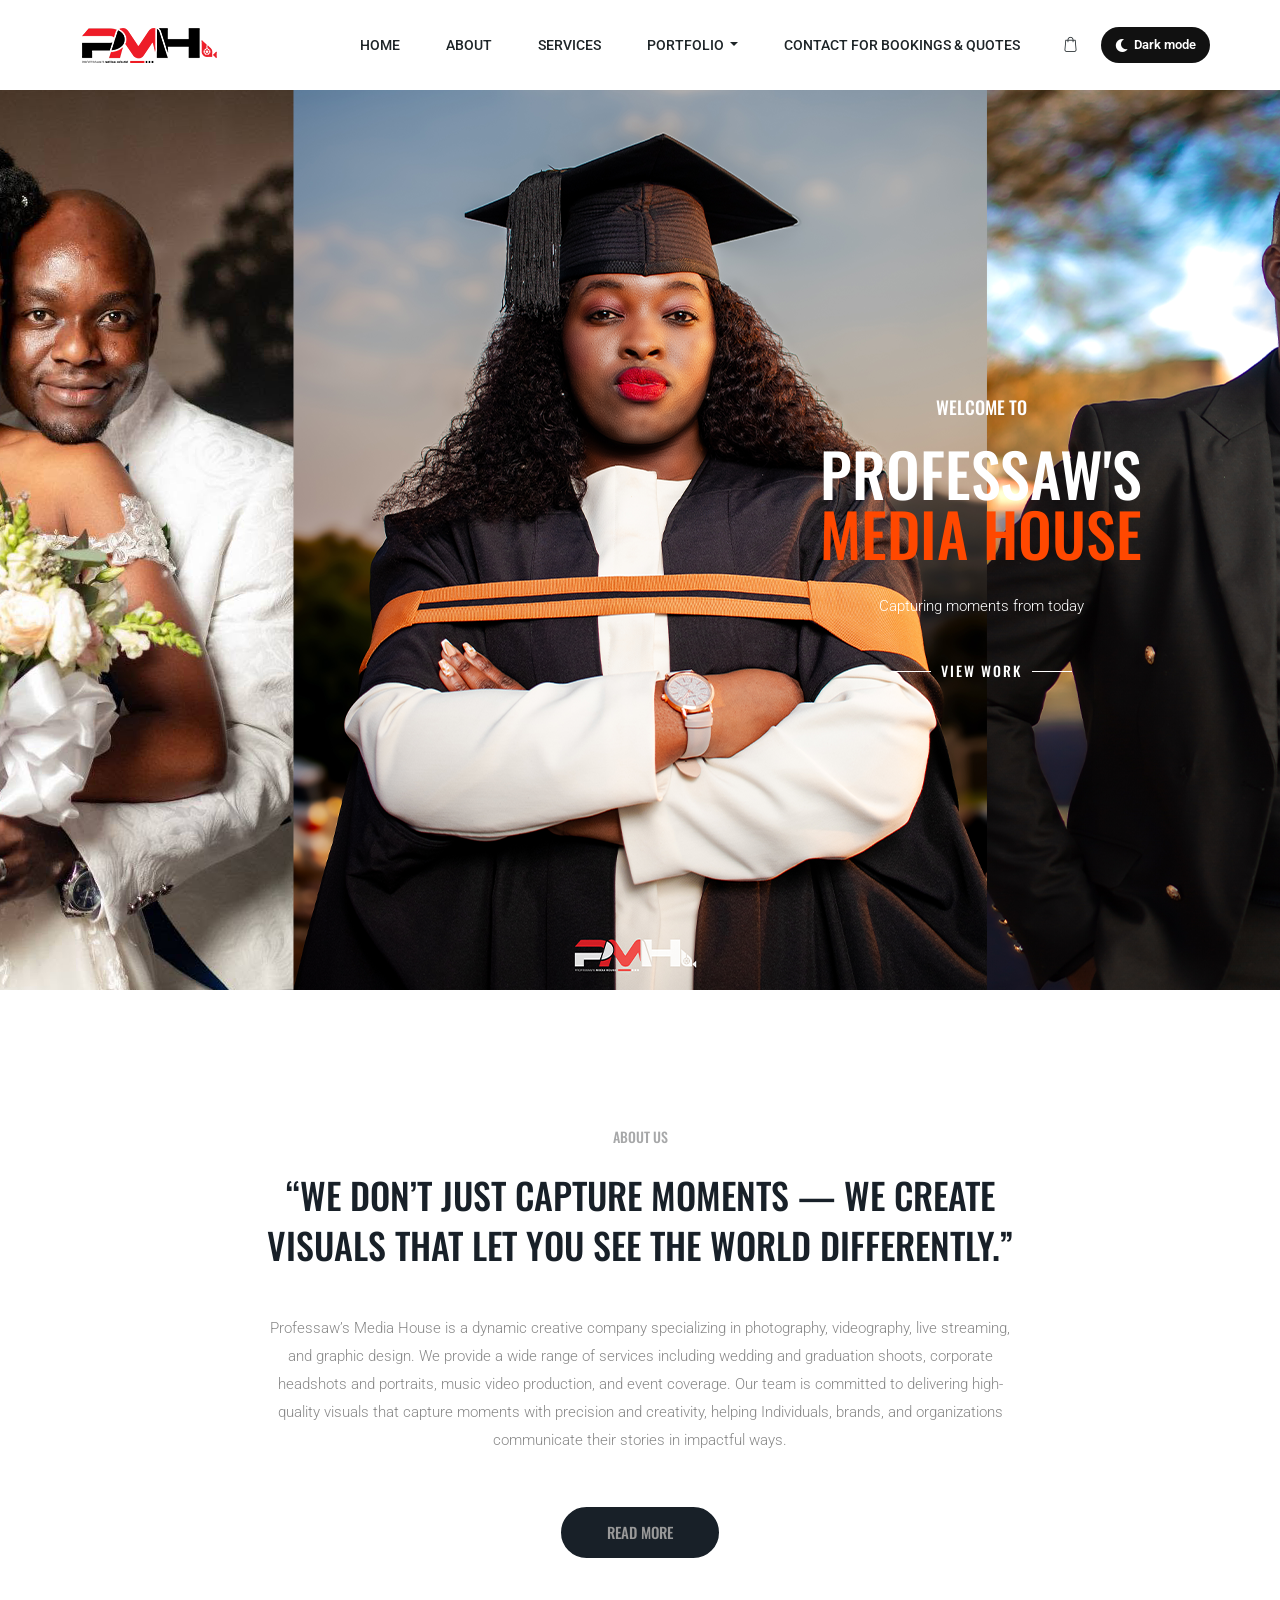
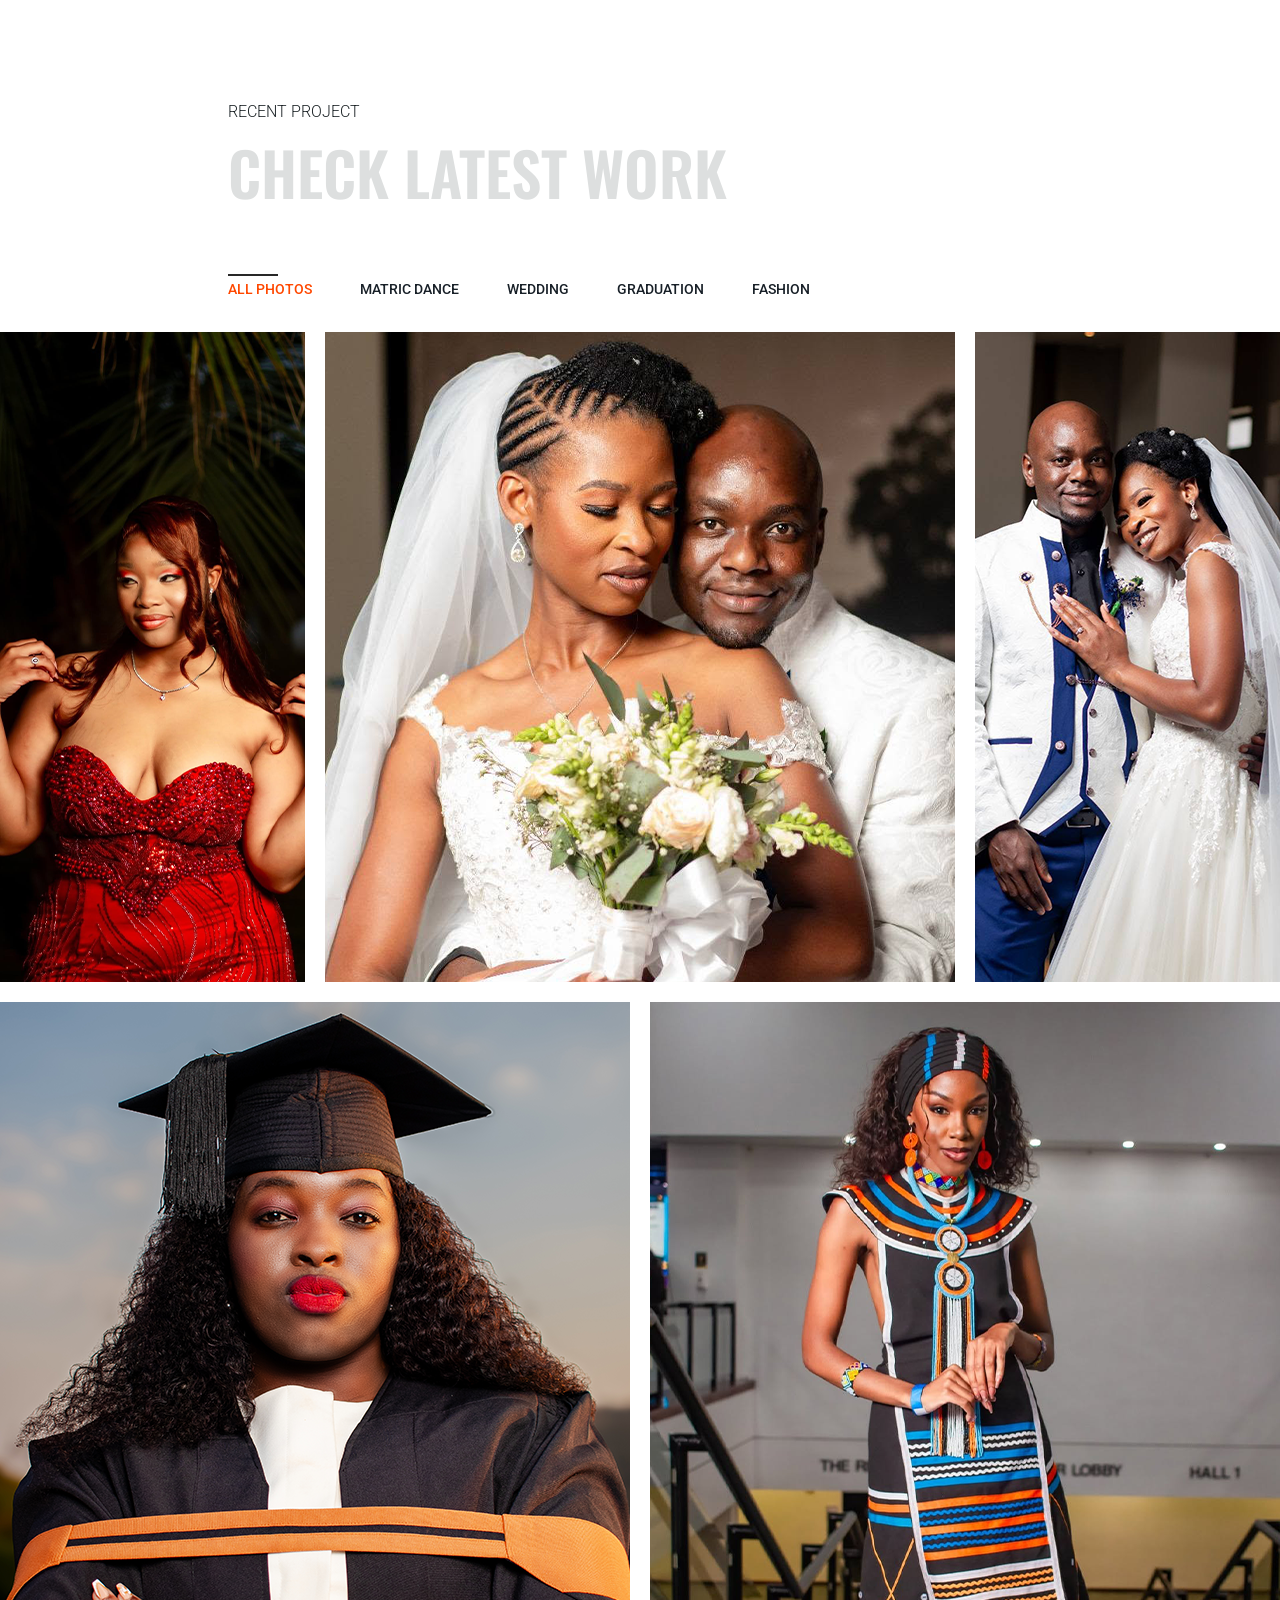
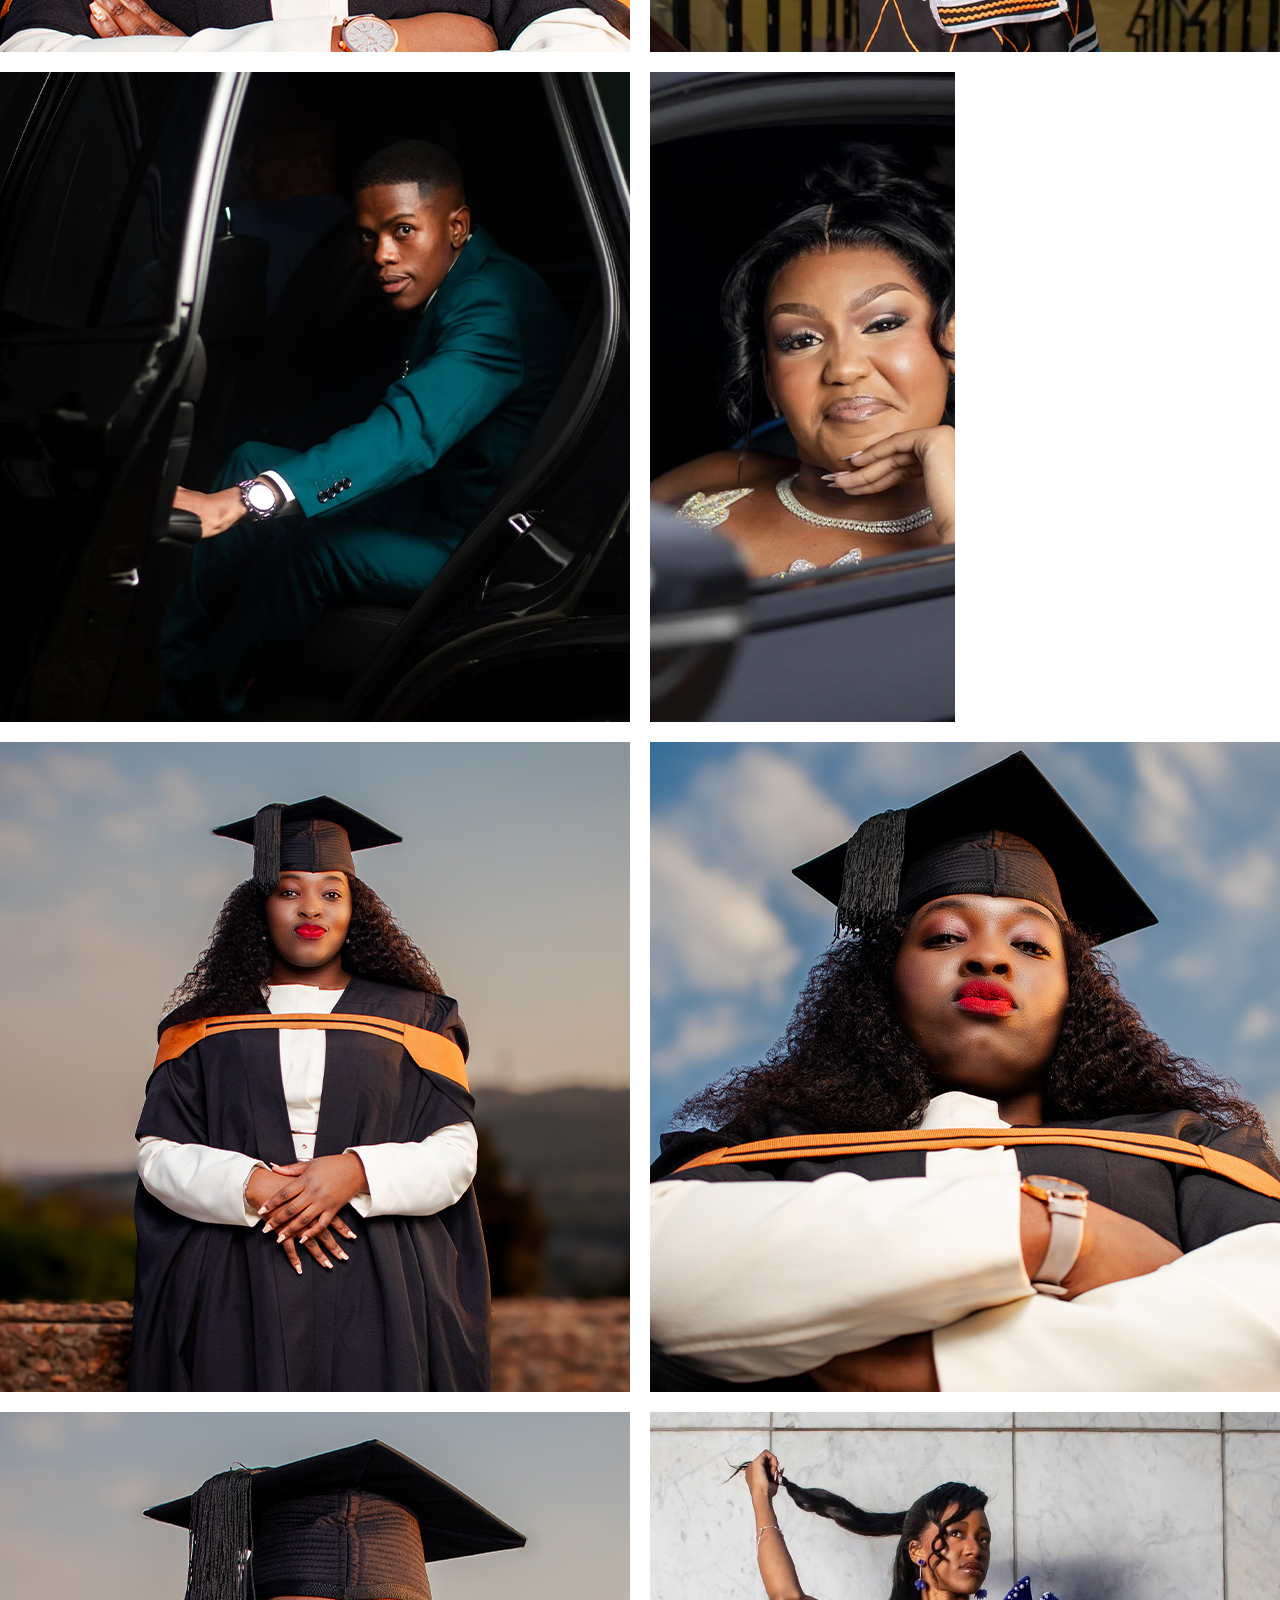
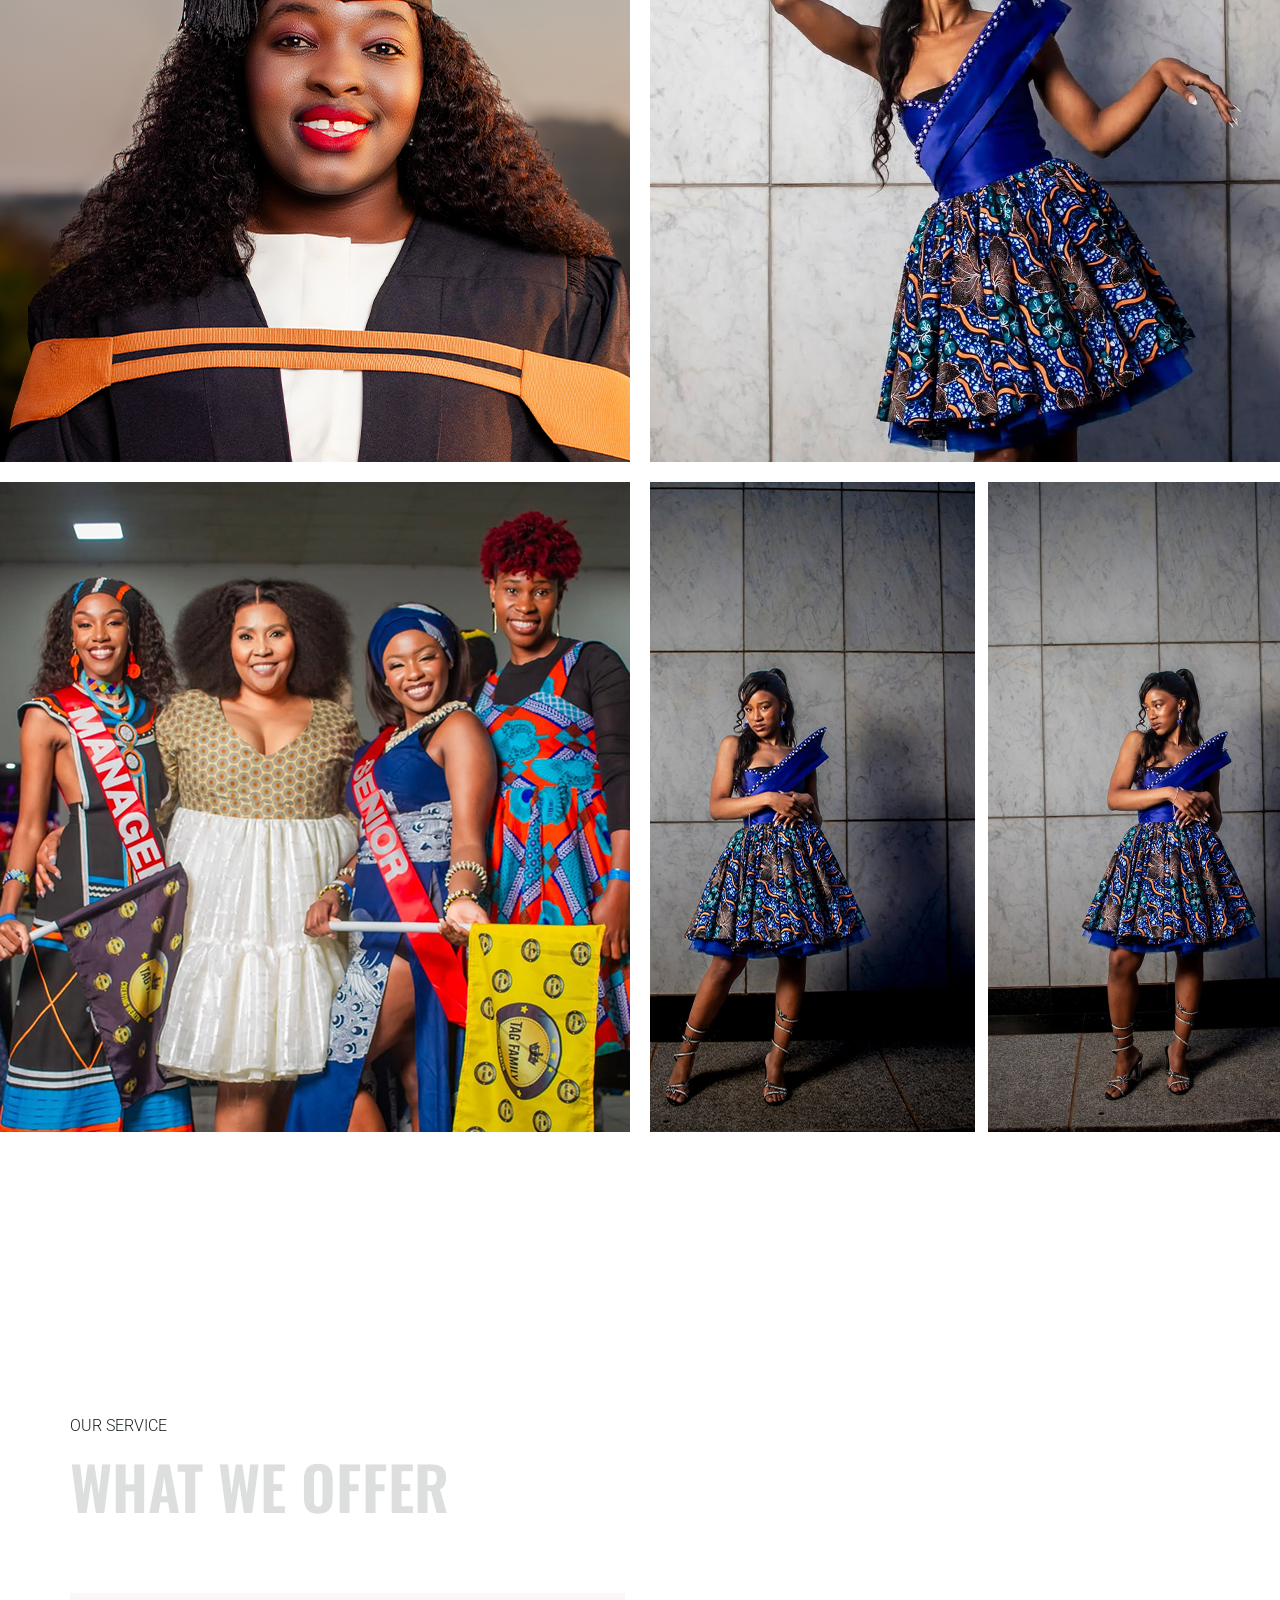
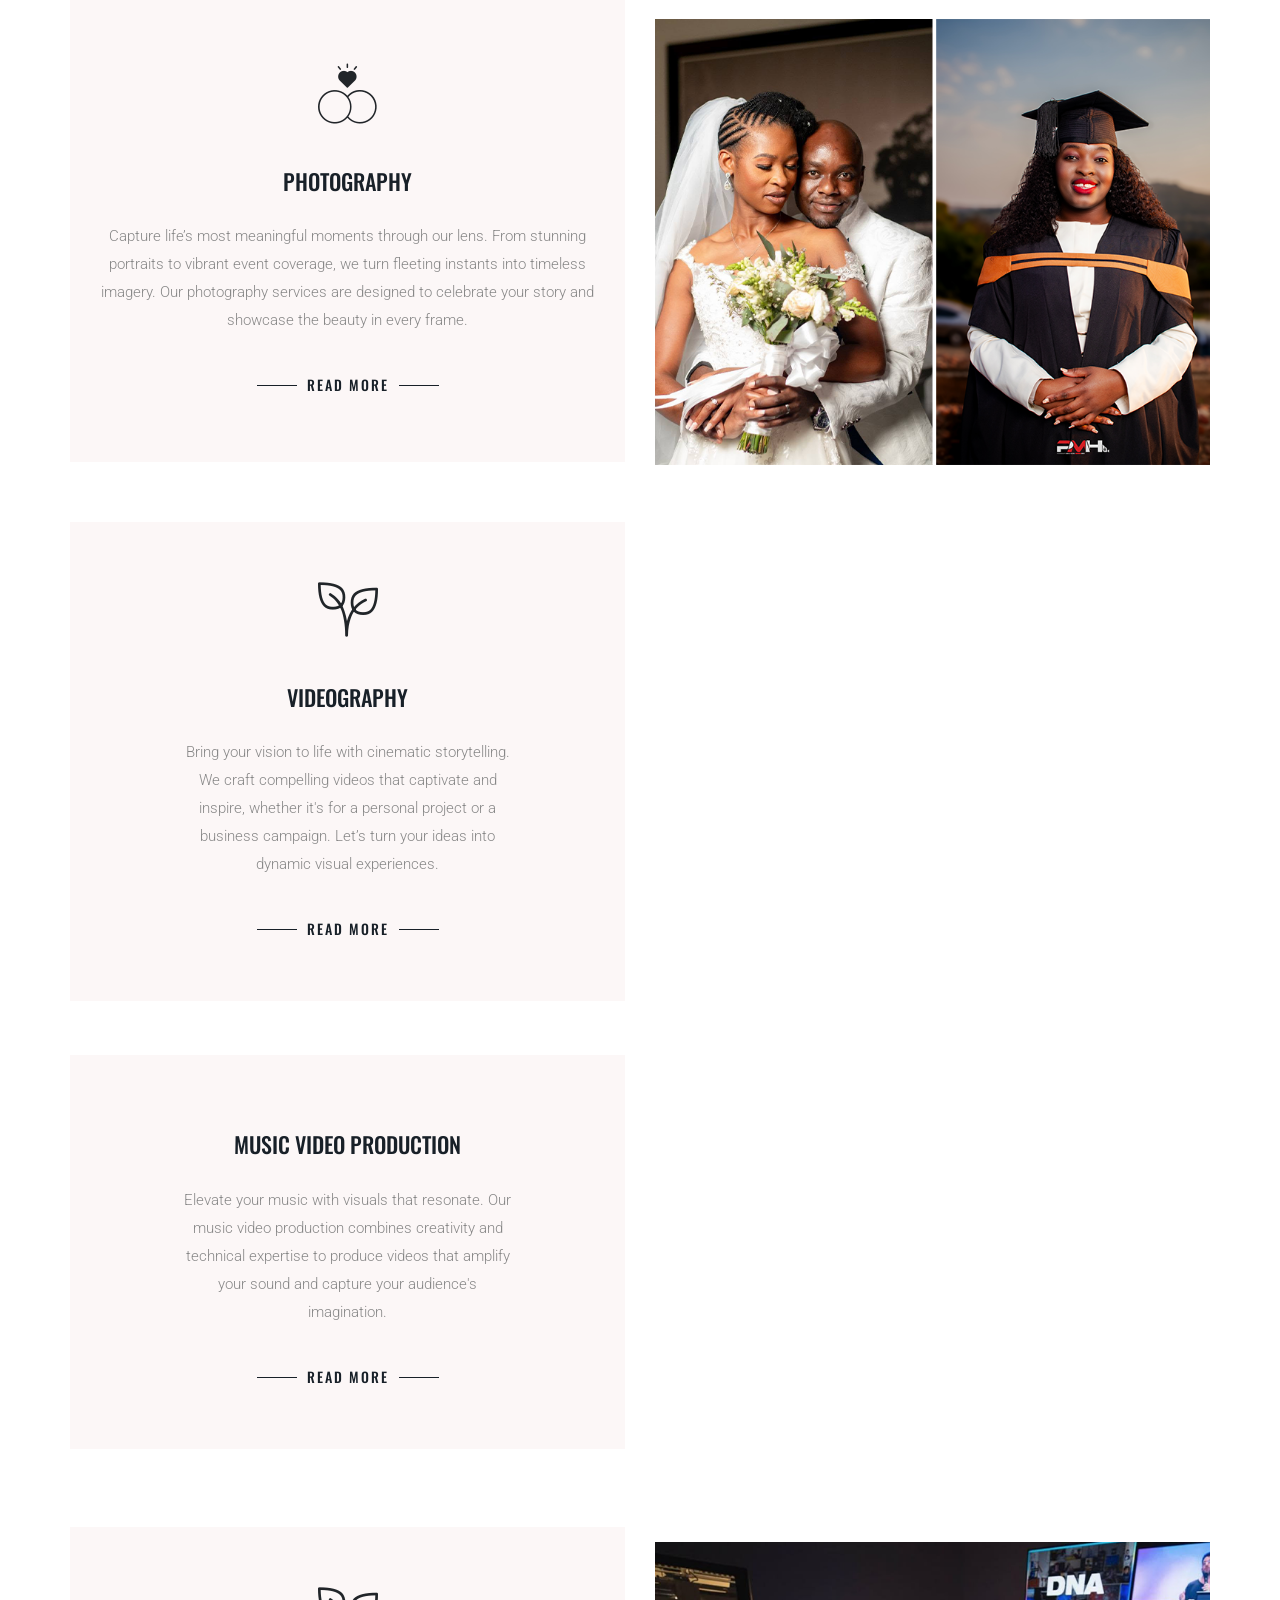
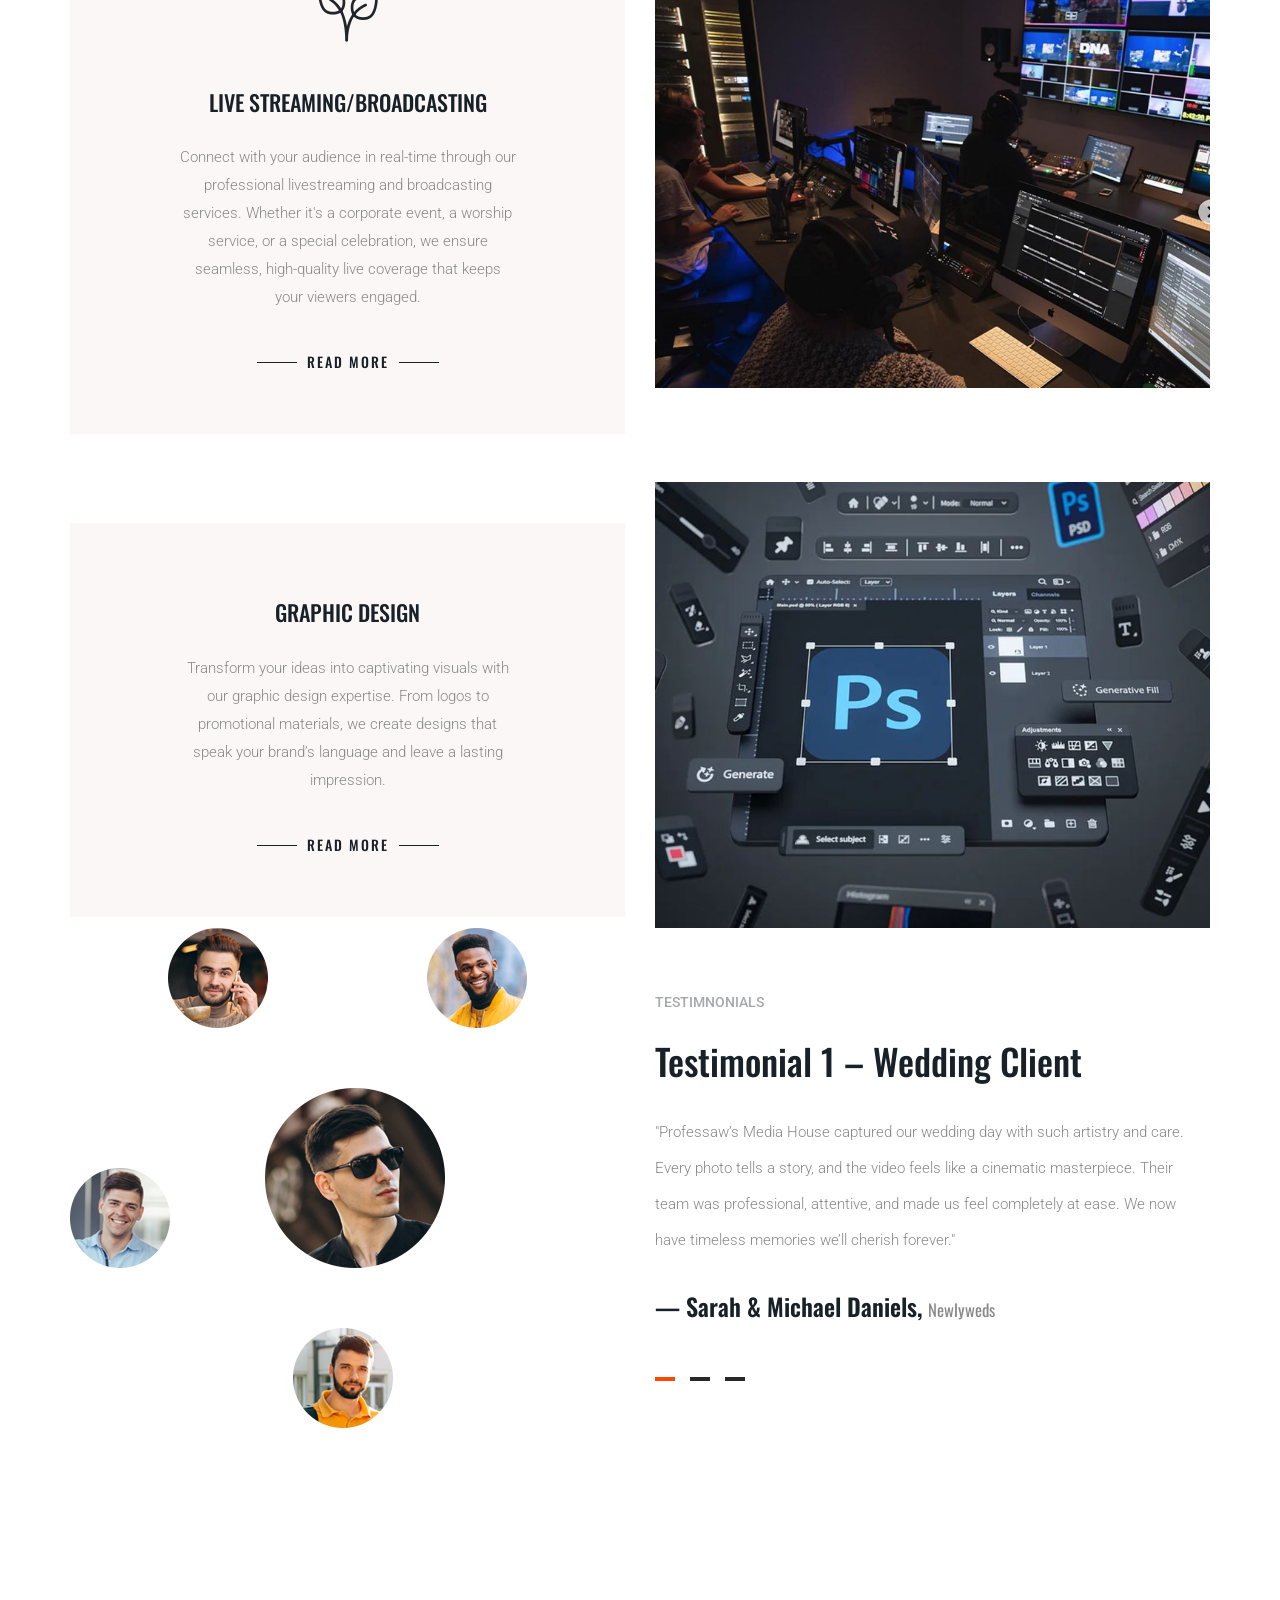
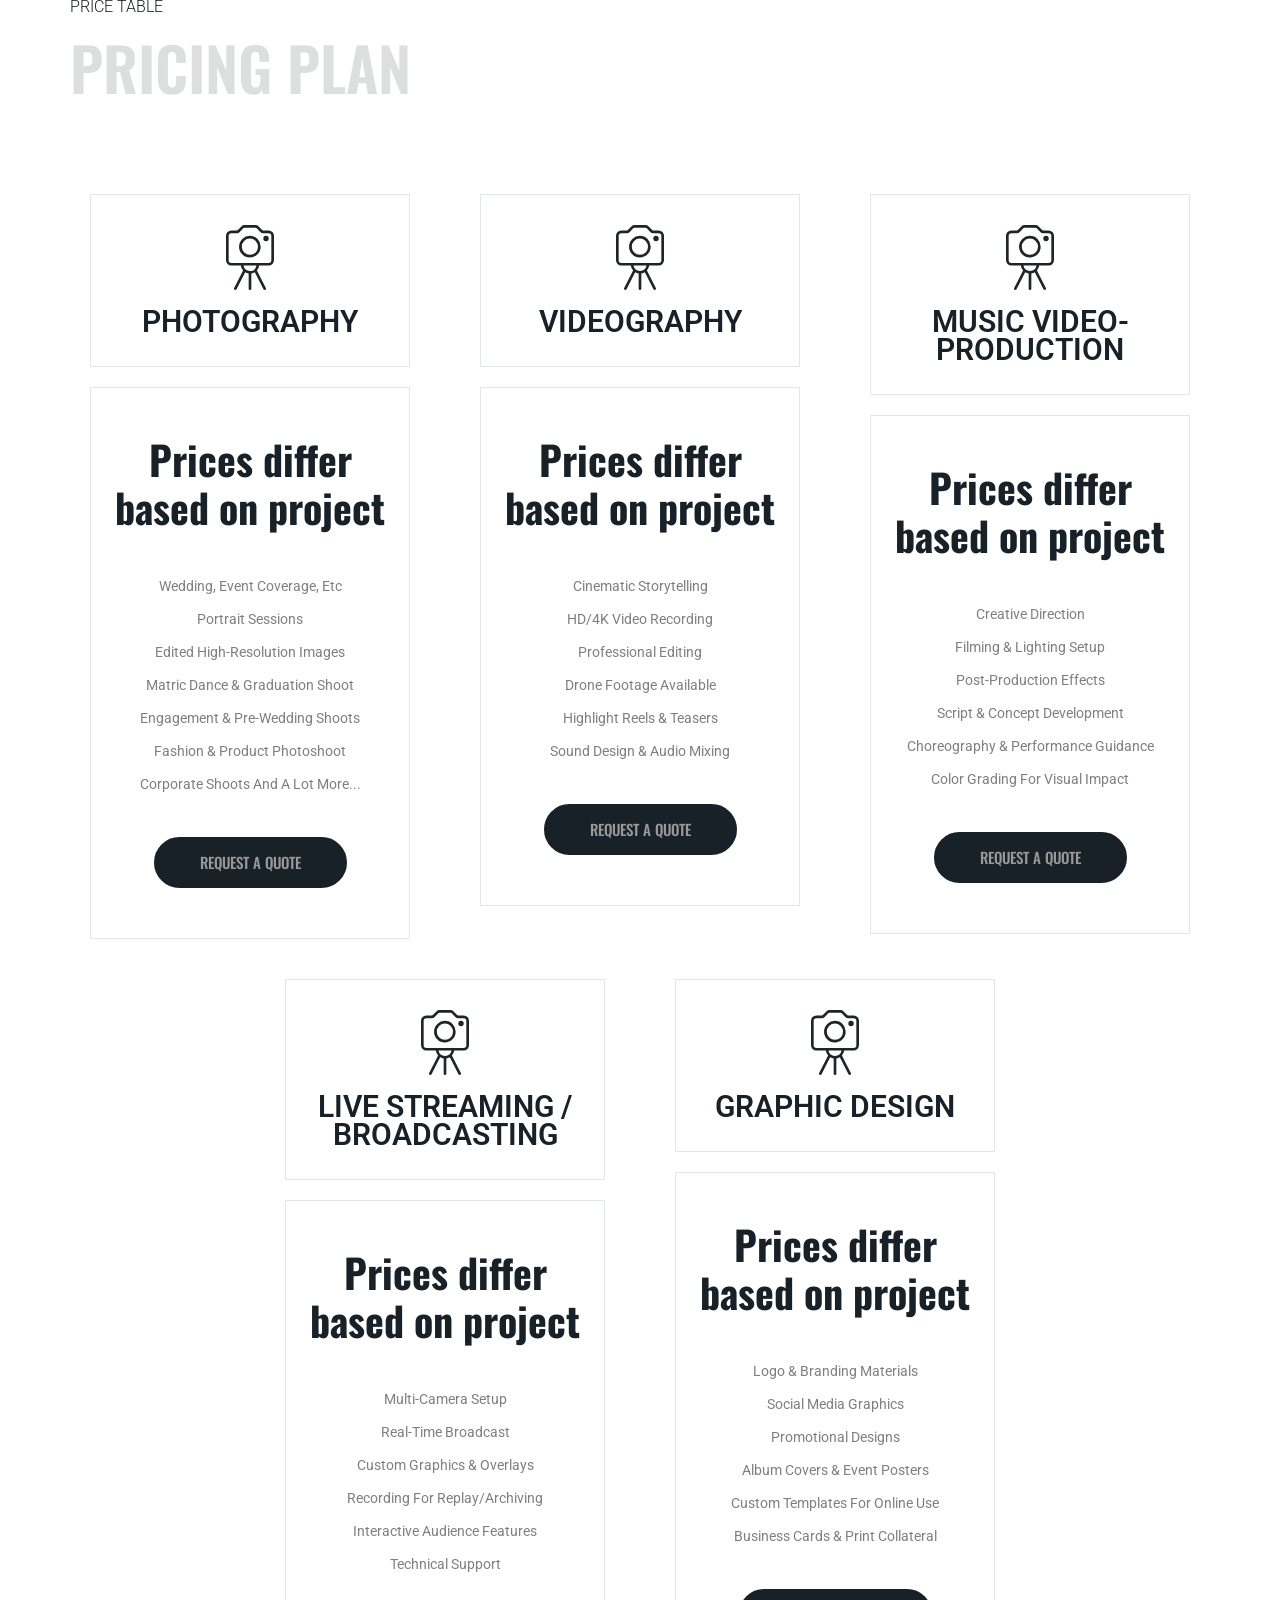
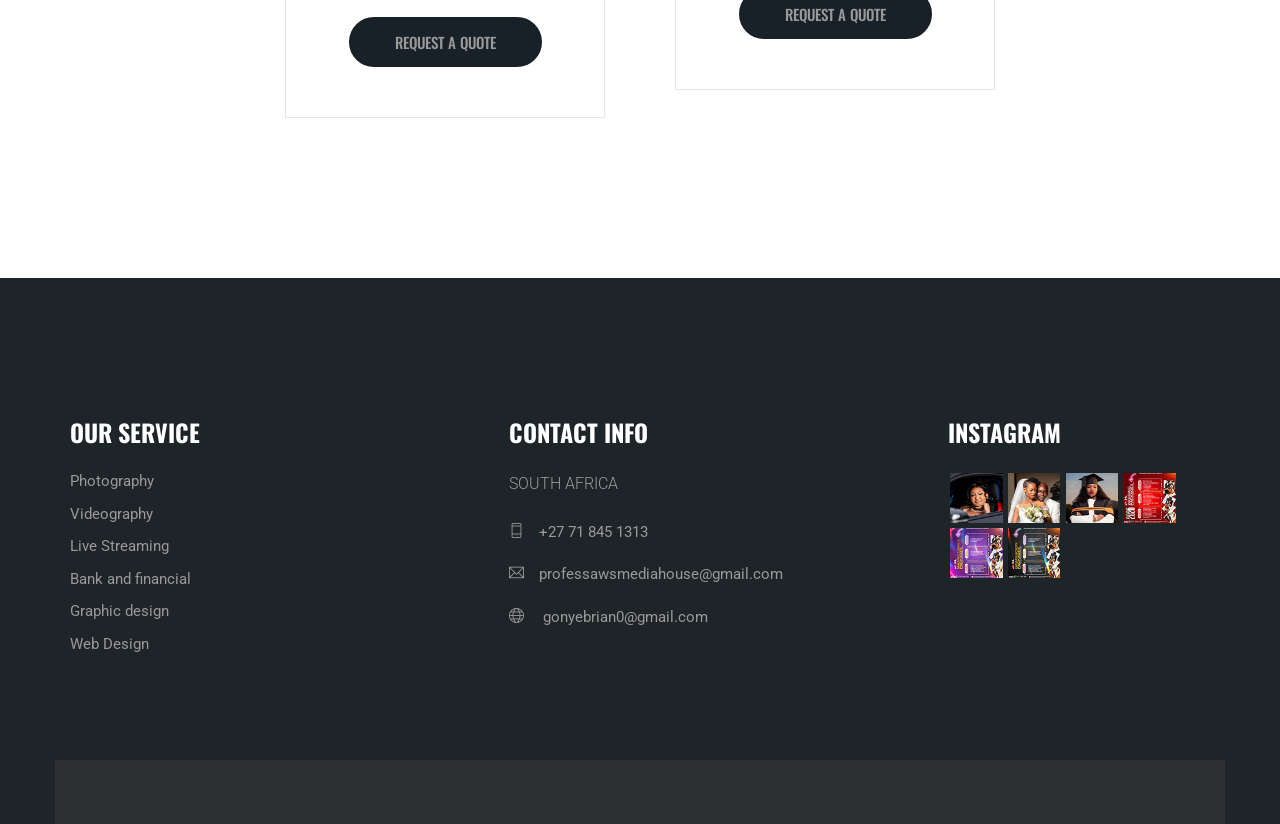
==== commit 3f0c103b: "Update: all aplied changes" ====
--- a/index.html
+++ b/index.html
@@ -234,7 +234,8 @@
                                     </div>
                                 </div>
                             </div>
-                            <a href="img/gallery/gallery_item_3b.png" class="img-gal width-2 filtr-item" data-category="3">
+                        </a>
+                        <a href="img/gallery/gallery_item_3b.png" class="img-gal width-2 filtr-item" data-category="3">
                             <img src="img/gallery/gallery_item_3b.png" alt="Fashion photography">
                             <div class="single_gallery_item">
                                 <div class="single_gallery_item_iner">
@@ -255,6 +256,51 @@
                                     </div>
                                 </div>
                             </div>
+                        </a>
+                        <a href="img/gallery/gallery_item_3d.png" class="img-gal width-2 filtr-item" data-category="3">
+                            <img src="img/gallery/gallery_item_3d.png" alt="Fashion photography">
+                            <div class="single_gallery_item">
+                                <div class="single_gallery_item_iner">
+                                    <div class="gallery_item_text">
+                                        <p>Fashion photography</p>
+                                        <h4>Smiling beutiful women</h4>
+                                    </div>
+                                </div>
+                            </div>
+                        </a>
+                        <a href="img/gallery/gallery_item_4b.png" class="img-gal width-2 filtr-item" data-category="4">
+                            <img src="img/gallery/gallery_item_4b.png" alt="Fashion photography">
+                            <div class="single_gallery_item">
+                                <div class="single_gallery_item_iner">
+                                    <div class="gallery_item_text">
+                                        <p>Fashion photography</p>
+                                        <h4>Smiling beutiful women</h4>
+                                    </div>
+                                </div>
+                            </div>
+                        </a>
+                        <a href="img/gallery/gallery_item_4c.png" class="img-gal width-2 filtr-item" data-category="4">
+                            <img src="img/gallery/gallery_item_4c.png" alt="Fashion photography">
+                            <div class="single_gallery_item">
+                                <div class="single_gallery_item_iner">
+                                    <div class="gallery_item_text">
+                                        <p>Fashion photography</p>
+                                        <h4>Smiling beutiful women</h4>
+                                    </div>
+                                </div>
+                            </div>
+                        </a>
+                        <a href="img/gallery/gallery_item_4d.png" class="img-gal width-2 filtr-item" data-category="4">
+                            <img src="img/gallery/gallery_item_4d.png" alt="Fashion photography">
+                            <div class="single_gallery_item">
+                                <div class="single_gallery_item_iner">
+                                    <div class="gallery_item_text">
+                                        <p>Fashion photography</p>
+                                        <h4>Smiling beutiful women</h4>
+                                    </div>
+                                </div>
+                            </div>
+                        </a>
                     </div>
                 </div>
             </div>
--- a/css/style.css
+++ b/css/style.css
@@ -8,7 +8,13 @@
   padding: 0;
   margin: 0;
   font-size: 14px;
+  overflow-x: hidden;
   transition: background-color 0.3s ease, color 0.3s ease;
+}
+
+img {
+  max-width: 100%;
+  height: auto;
 }
 
 body.dark-mode {
@@ -2577,6 +2583,69 @@
   .main_menu {
     padding: 20px 0px;
   }
+  .main_menu .navbar-brand img {
+    max-width: 90px;
+  }
+  .main_menu .navbar-toggler {
+    padding: 0.25rem 0.5rem;
+  }
+  .main_menu .navbar-collapse {
+    margin-top: 10px;
+    border-radius: 12px;
+    box-shadow: 0 8px 24px rgba(0, 0, 0, 0.08);
+  }
+  .main_menu .main-menu-item .nav-item .nav-link {
+    padding: 10px 15px;
+  }
+  .banner_part .banner_text {
+    height: 72vh;
+    min-height: 460px;
+    padding: 0 12px;
+  }
+  .banner_part .banner_text h1 {
+    font-size: 32px;
+    line-height: 1.2;
+  }
+  .banner_part .banner_text p {
+    margin-bottom: 20px;
+  }
+  .section_tittle h2 {
+    font-size: 28px;
+    line-height: 1.25;
+  }
+  .about_us .about_us_text h2 {
+    font-size: 24px;
+    line-height: 1.3;
+    margin-bottom: 16px;
+  }
+  .about_us .about_us_text p {
+    margin-bottom: 20px;
+  }
+  .gallery_part .portfolio-filter ul {
+    display: flex;
+    flex-wrap: wrap;
+    gap: 8px 12px;
+    padding: 0;
+  }
+  .gallery_part .portfolio-filter ul li {
+    margin-right: 0;
+    margin-bottom: 0;
+  }
+  .gallery_part .img-gal,
+  .gallery_part .img-gal.width-1,
+  .gallery_part .img-gal.width-2 {
+    width: 100%;
+    float: none;
+  }
+  .our_service .single_offer_text {
+    padding: 25px 15px;
+  }
+  .our_service .single_offer_text h4 {
+    font-size: 20px;
+  }
+  .our_service .single_offer_img iframe {
+    height: 280px;
+  }
 }
 
 @media only screen and (min-width: 576px) and (max-width: 767px) {
@@ -3382,22 +3451,18 @@
   background-size: cover;
 }
 
-/* Masonry-friendly gallery layout */
 .gallery_part .filtr-container {
-  display: block;
+  display: grid;
+  grid-template-columns: repeat(auto-fit, minmax(260px, 1fr));
+  gap: 20px;
   width: 100%;
   position: relative;
-}
-
-.gallery_part .filtr-container:after {
-  content: "";
-  display: block;
-  clear: both;
+  grid-auto-flow: dense;
 }
 
 .gallery_part .img-gal {
-  width: 25%;
-  float: left;
+  width: 100%;
+  float: none;
   box-sizing: border-box;
   padding: 0;
   margin: 0;
@@ -3405,16 +3470,18 @@
 
 .gallery_part .img-gal img {
   width: 100%;
-  height: auto;
+  height: 100%;
   display: block;
+  object-fit: cover;
+  min-height: 260px;
 }
 
 .gallery_part .img-gal.width-1 {
-  width: 33.3333%;
+  grid-column: span 2;
 }
 
 .gallery_part .img-gal.width-2 {
-  width: 42%;
+  grid-column: span 2;
 }
 
 .gallery_part .img-gal.is-hidden {
@@ -3424,28 +3491,23 @@
 @media (max-width: 991px) {
   .gallery_part .filtr-container {
     grid-template-columns: repeat(2, minmax(0, 1fr));
+  }
+
+  .gallery_part .img-gal.width-1,
+  .gallery_part .img-gal.width-2 {
+    grid-column: span 1;
+  }
+}
+
+@media (max-width: 576px) {
+  .gallery_part .filtr-container {
+    grid-template-columns: 1fr;
   }
 
   .gallery_part .img-gal,
   .gallery_part .img-gal.width-1,
   .gallery_part .img-gal.width-2 {
     grid-column: span 1;
-    height: auto;
-    min-height: 0;
-  }
-}
-
-@media (max-width: 576px) {
-  .gallery_part .filtr-container {
-    grid-template-columns: 1fr;
-  }
-
-  .gallery_part .img-gal,
-  .gallery_part .img-gal.width-1,
-  .gallery_part .img-gal.width-2 {
-    grid-column: span 1;
-    height: auto;
-    min-height: 0;
   }
 }
 
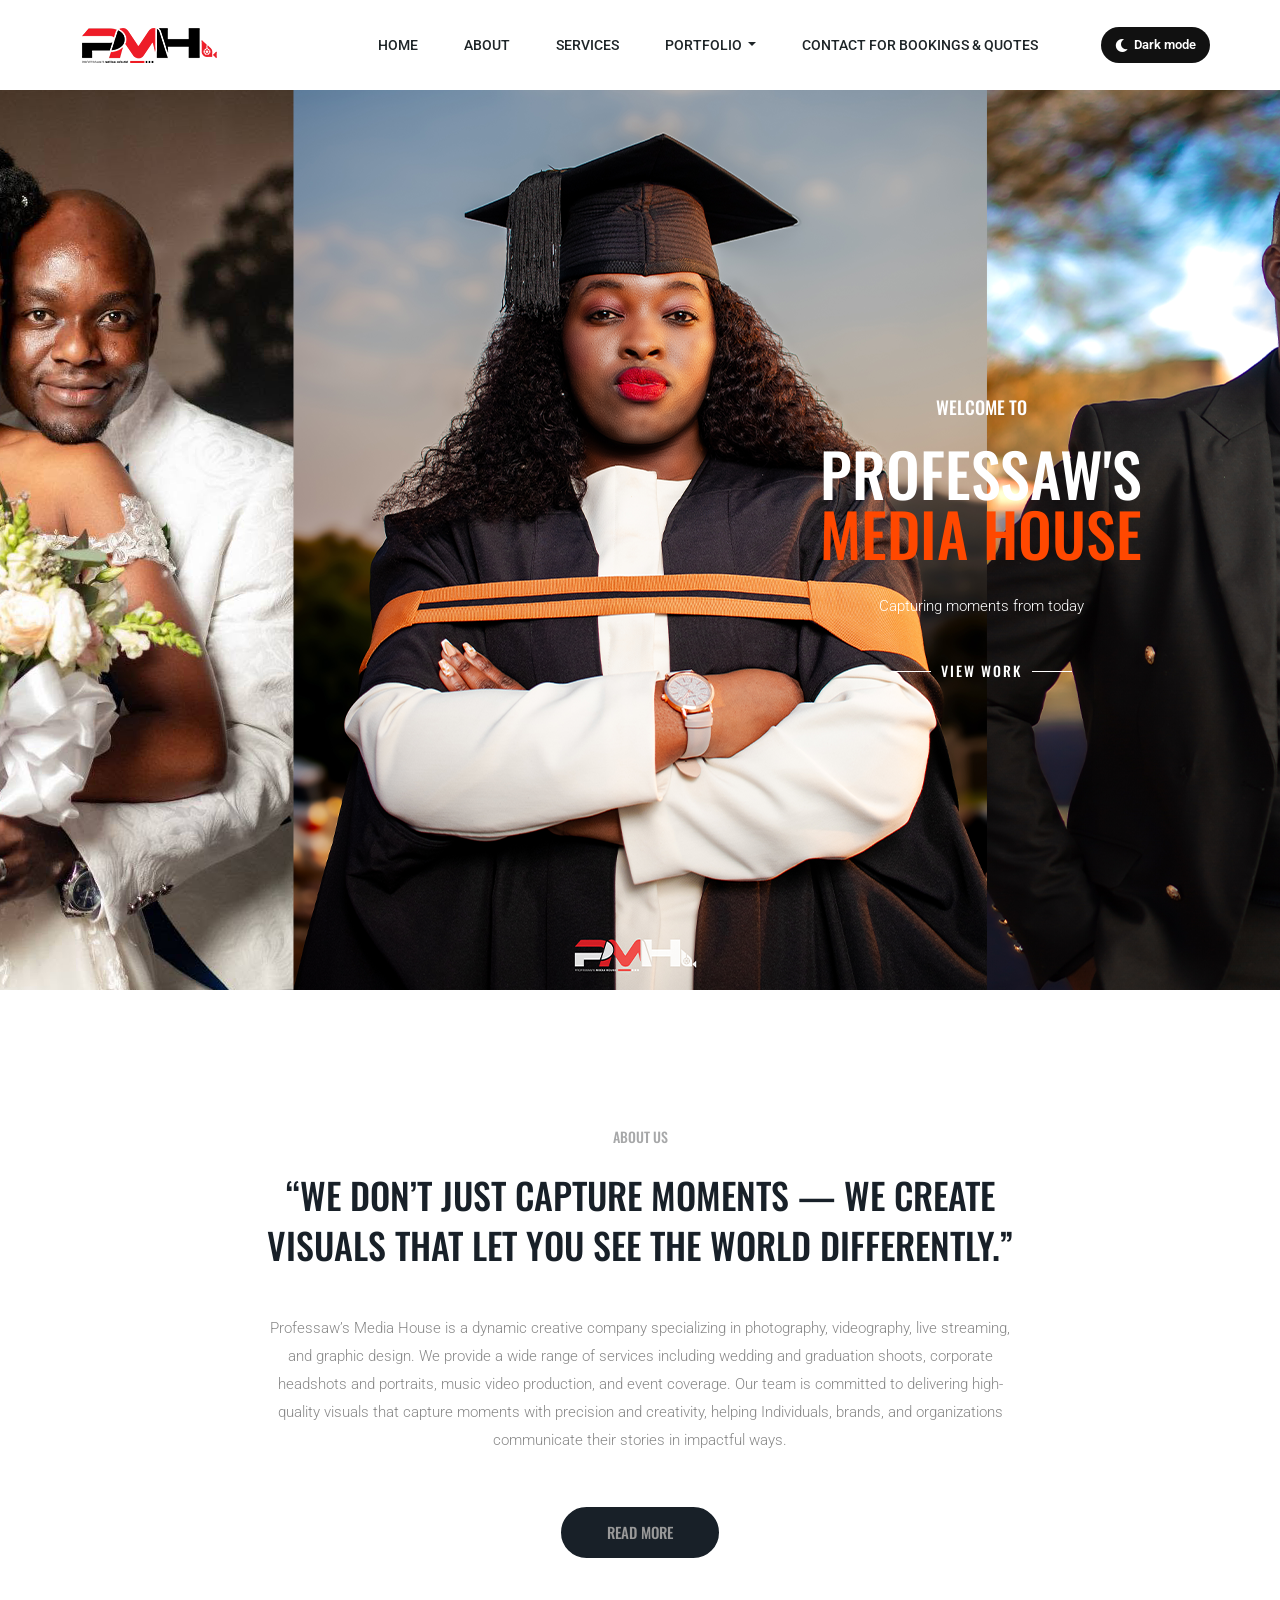
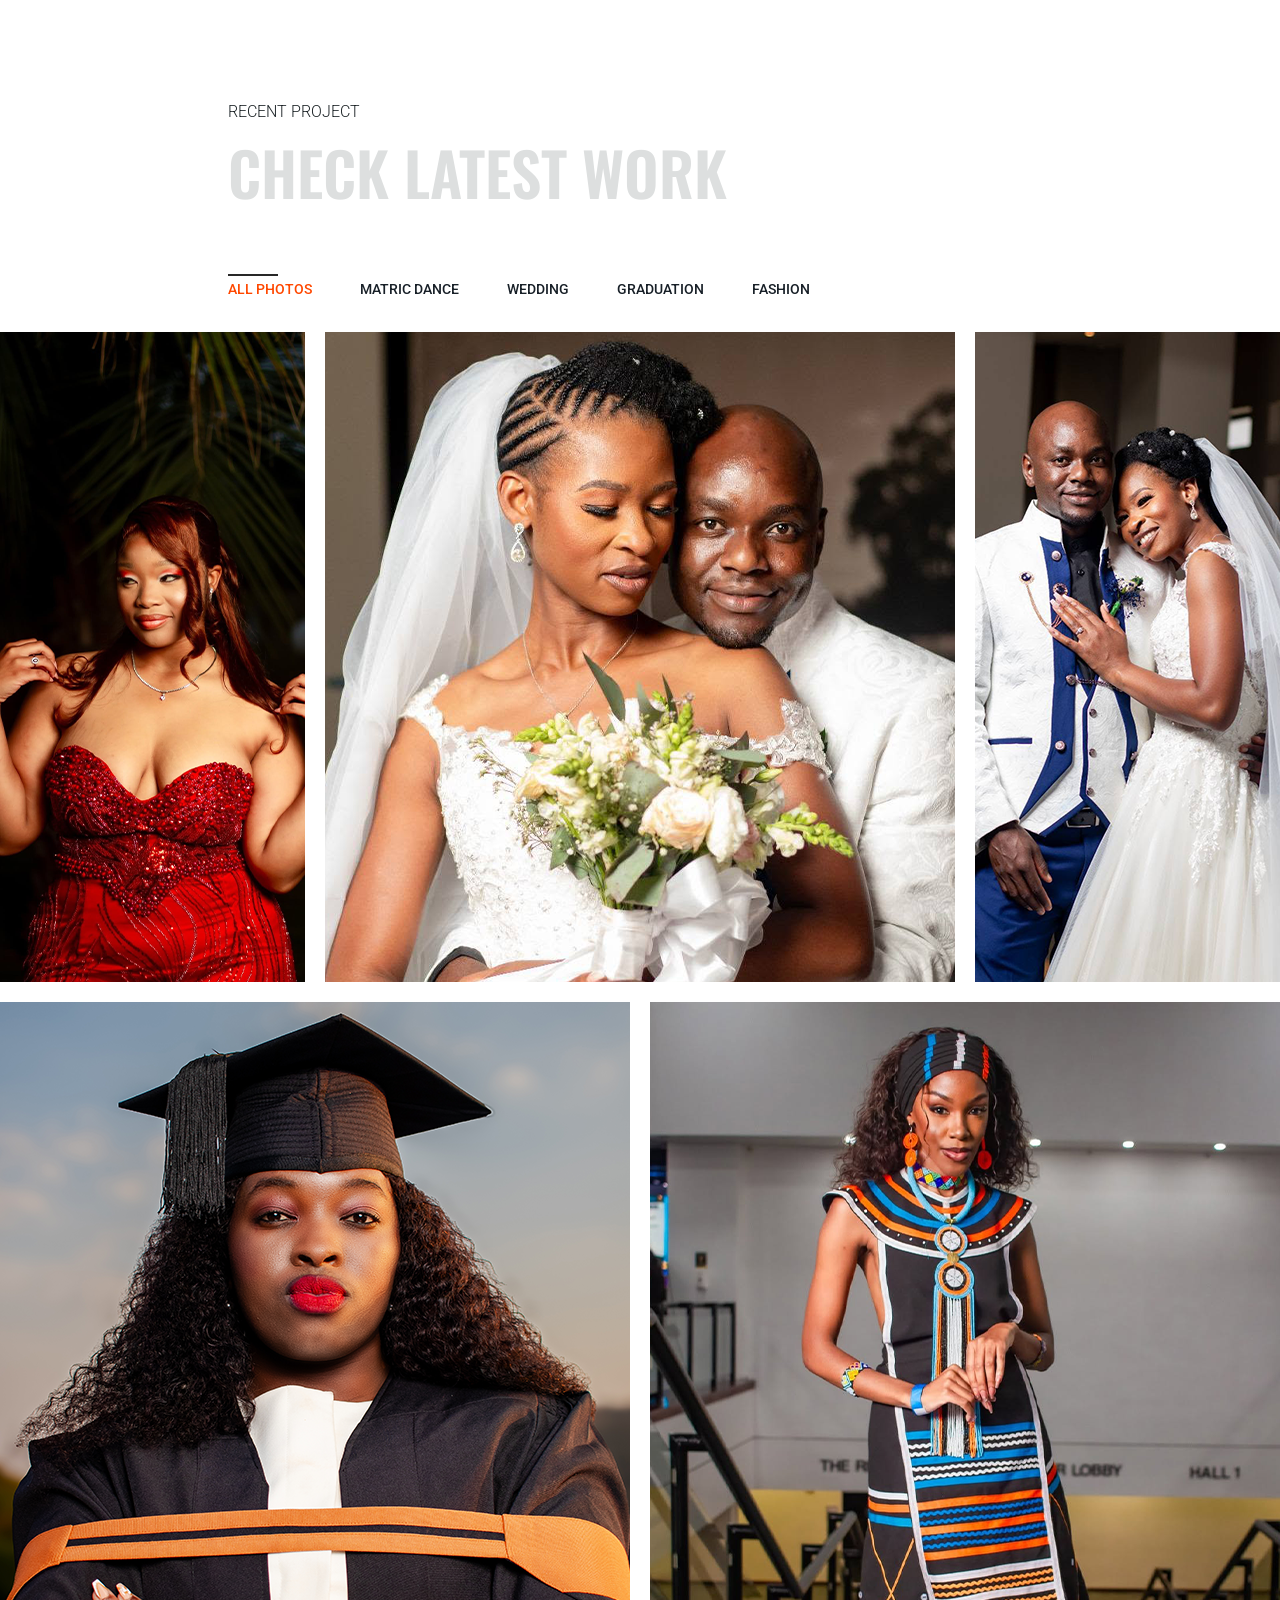
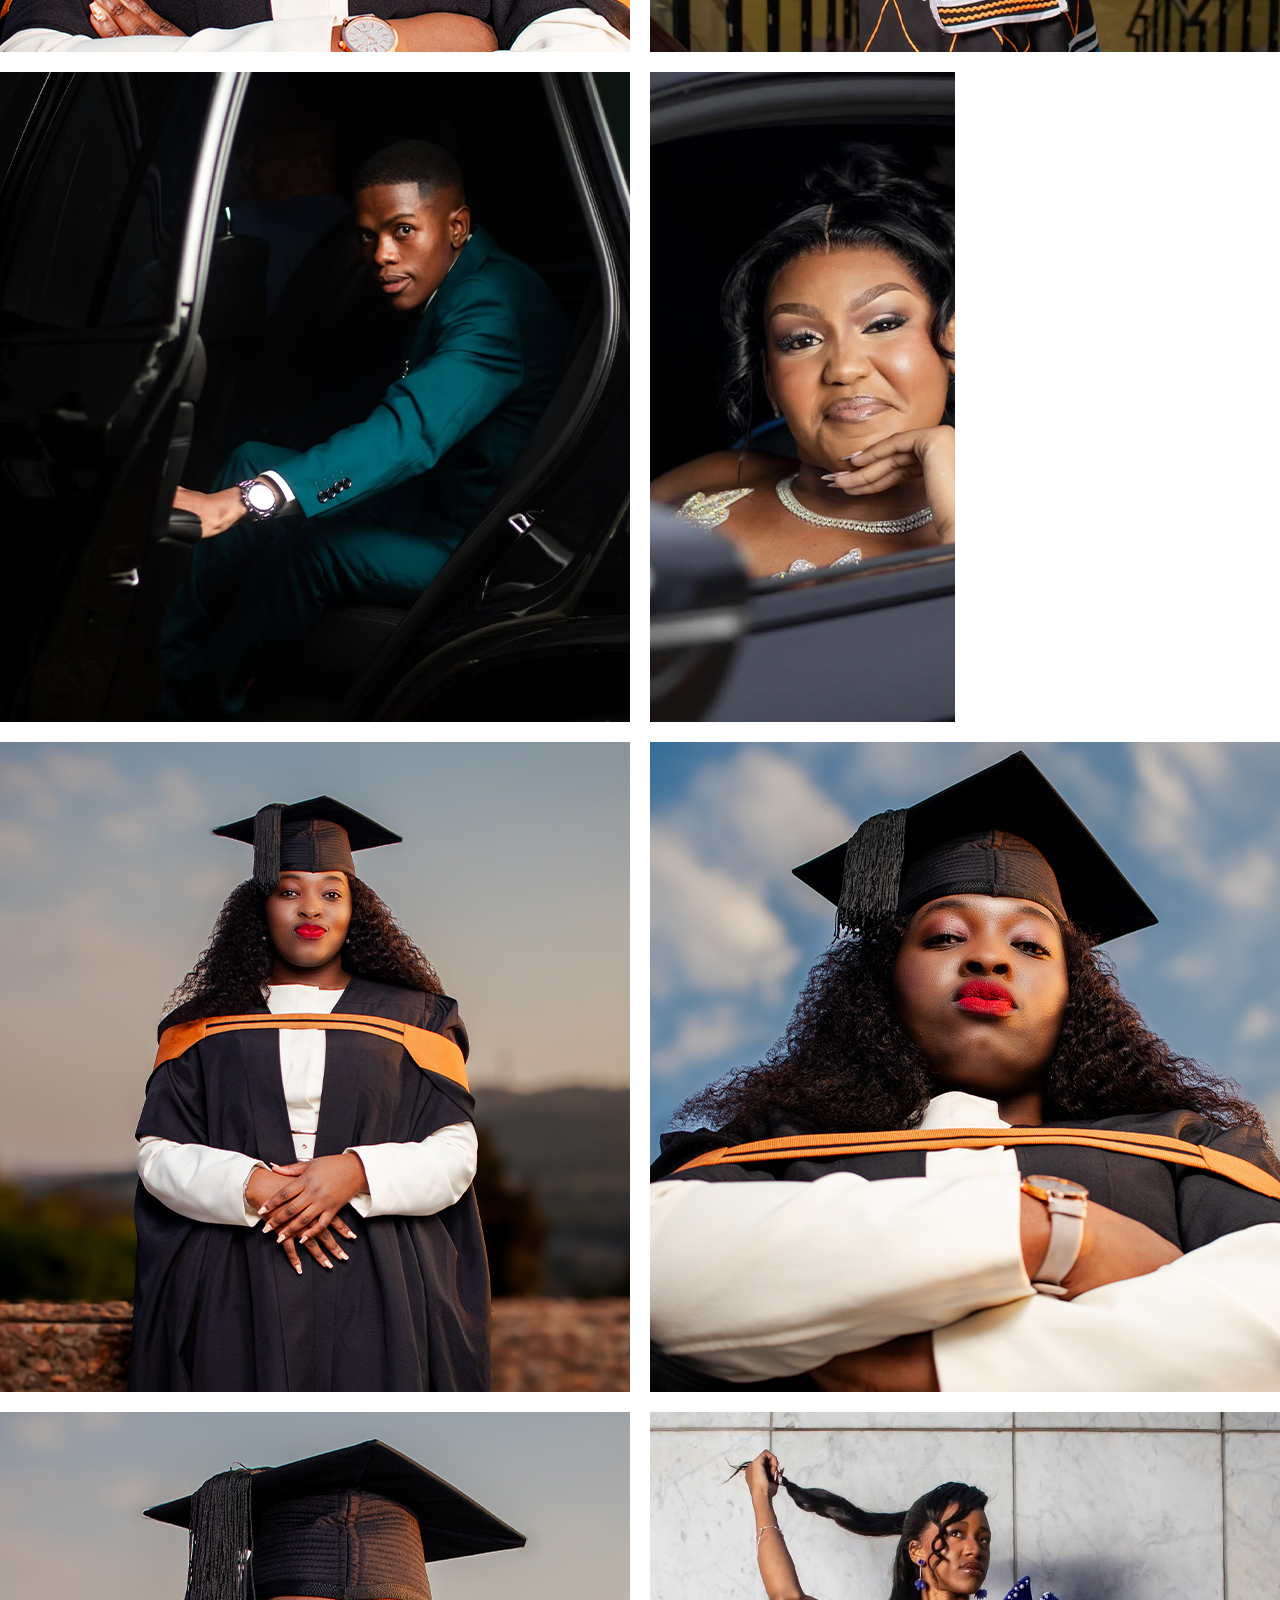
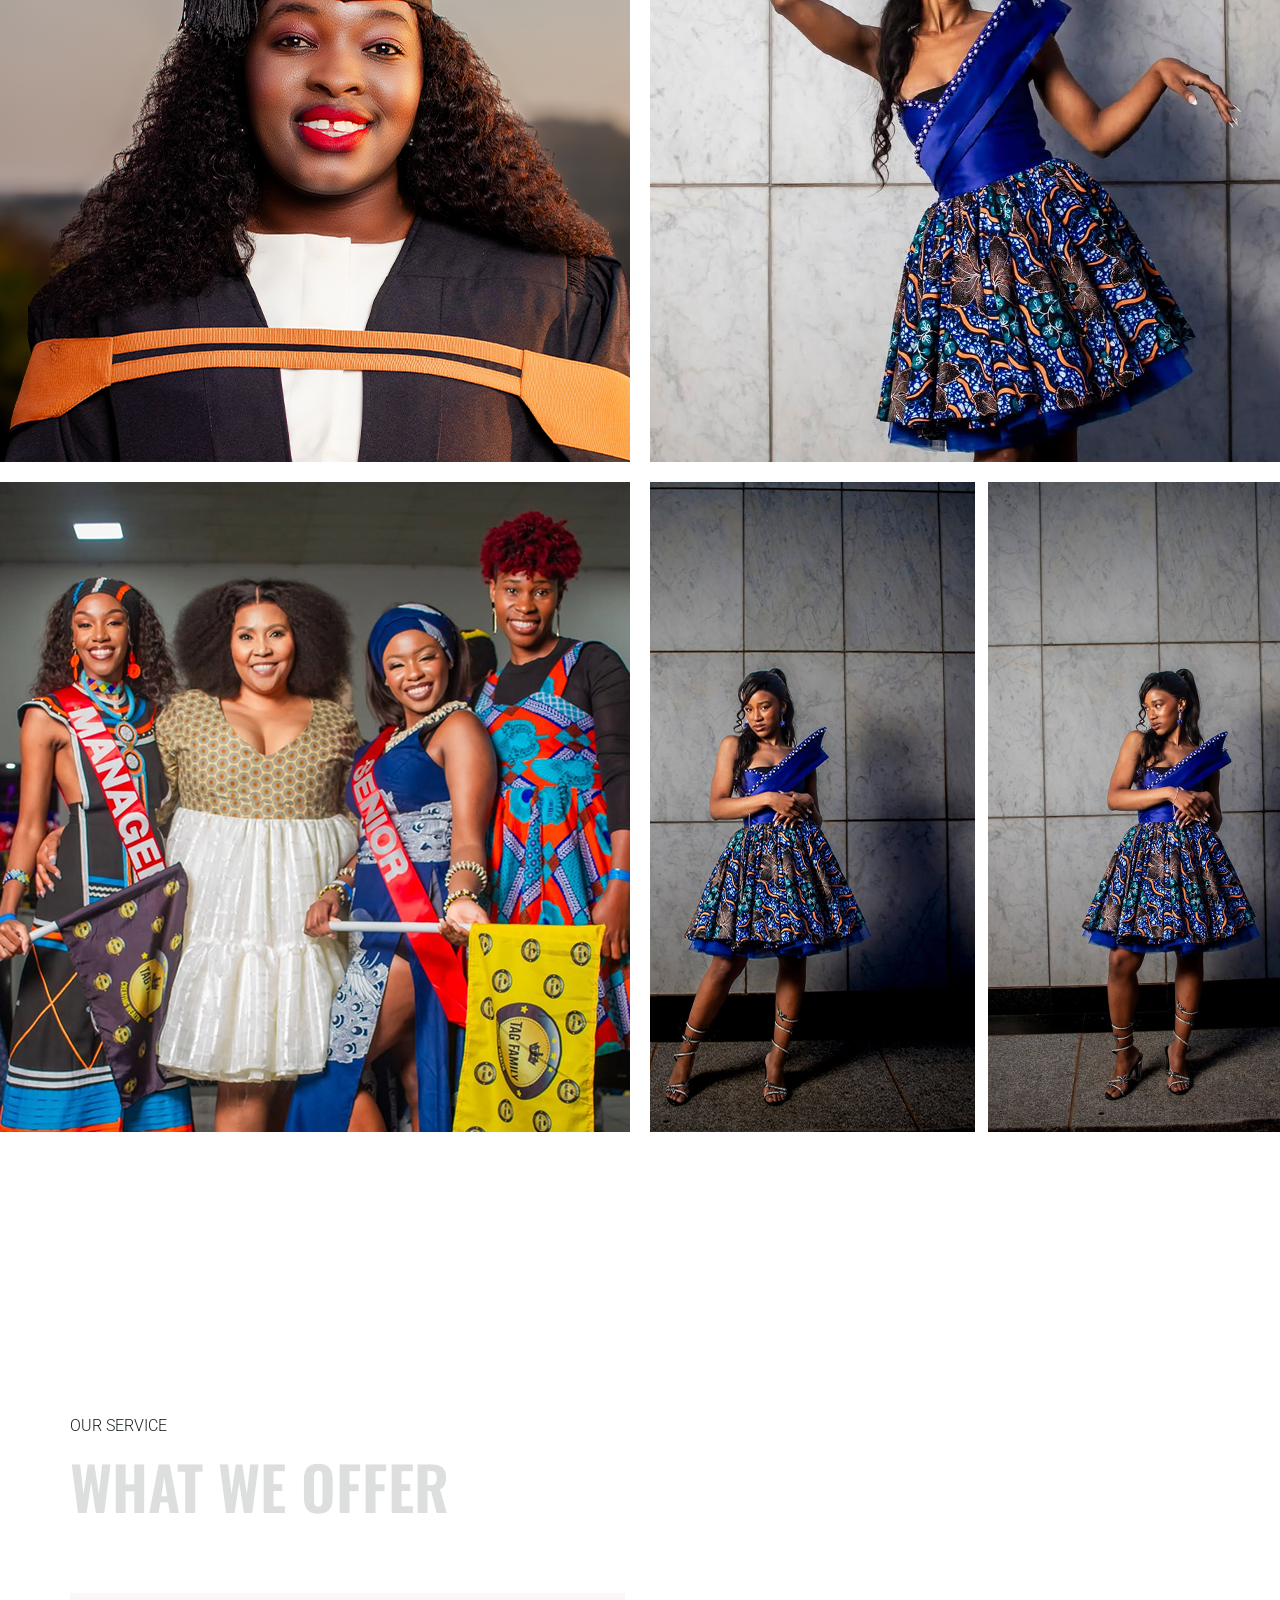
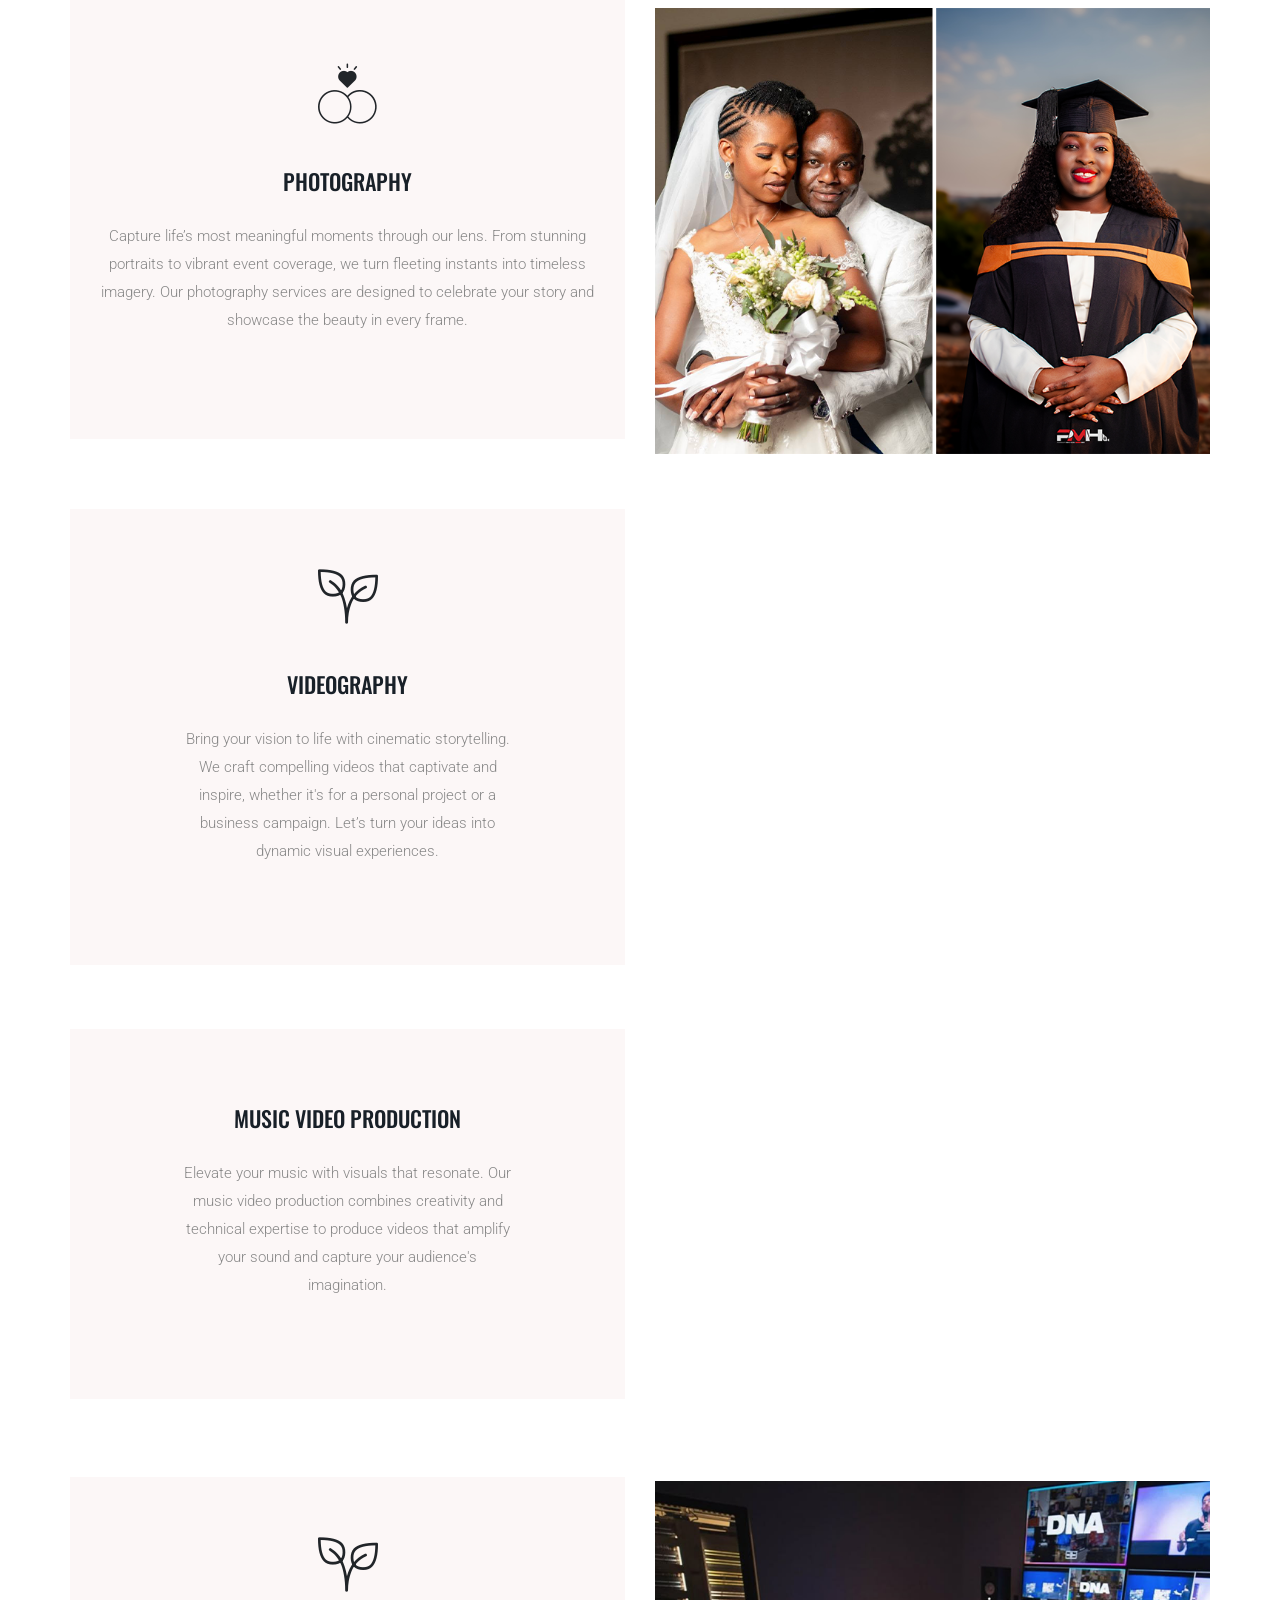
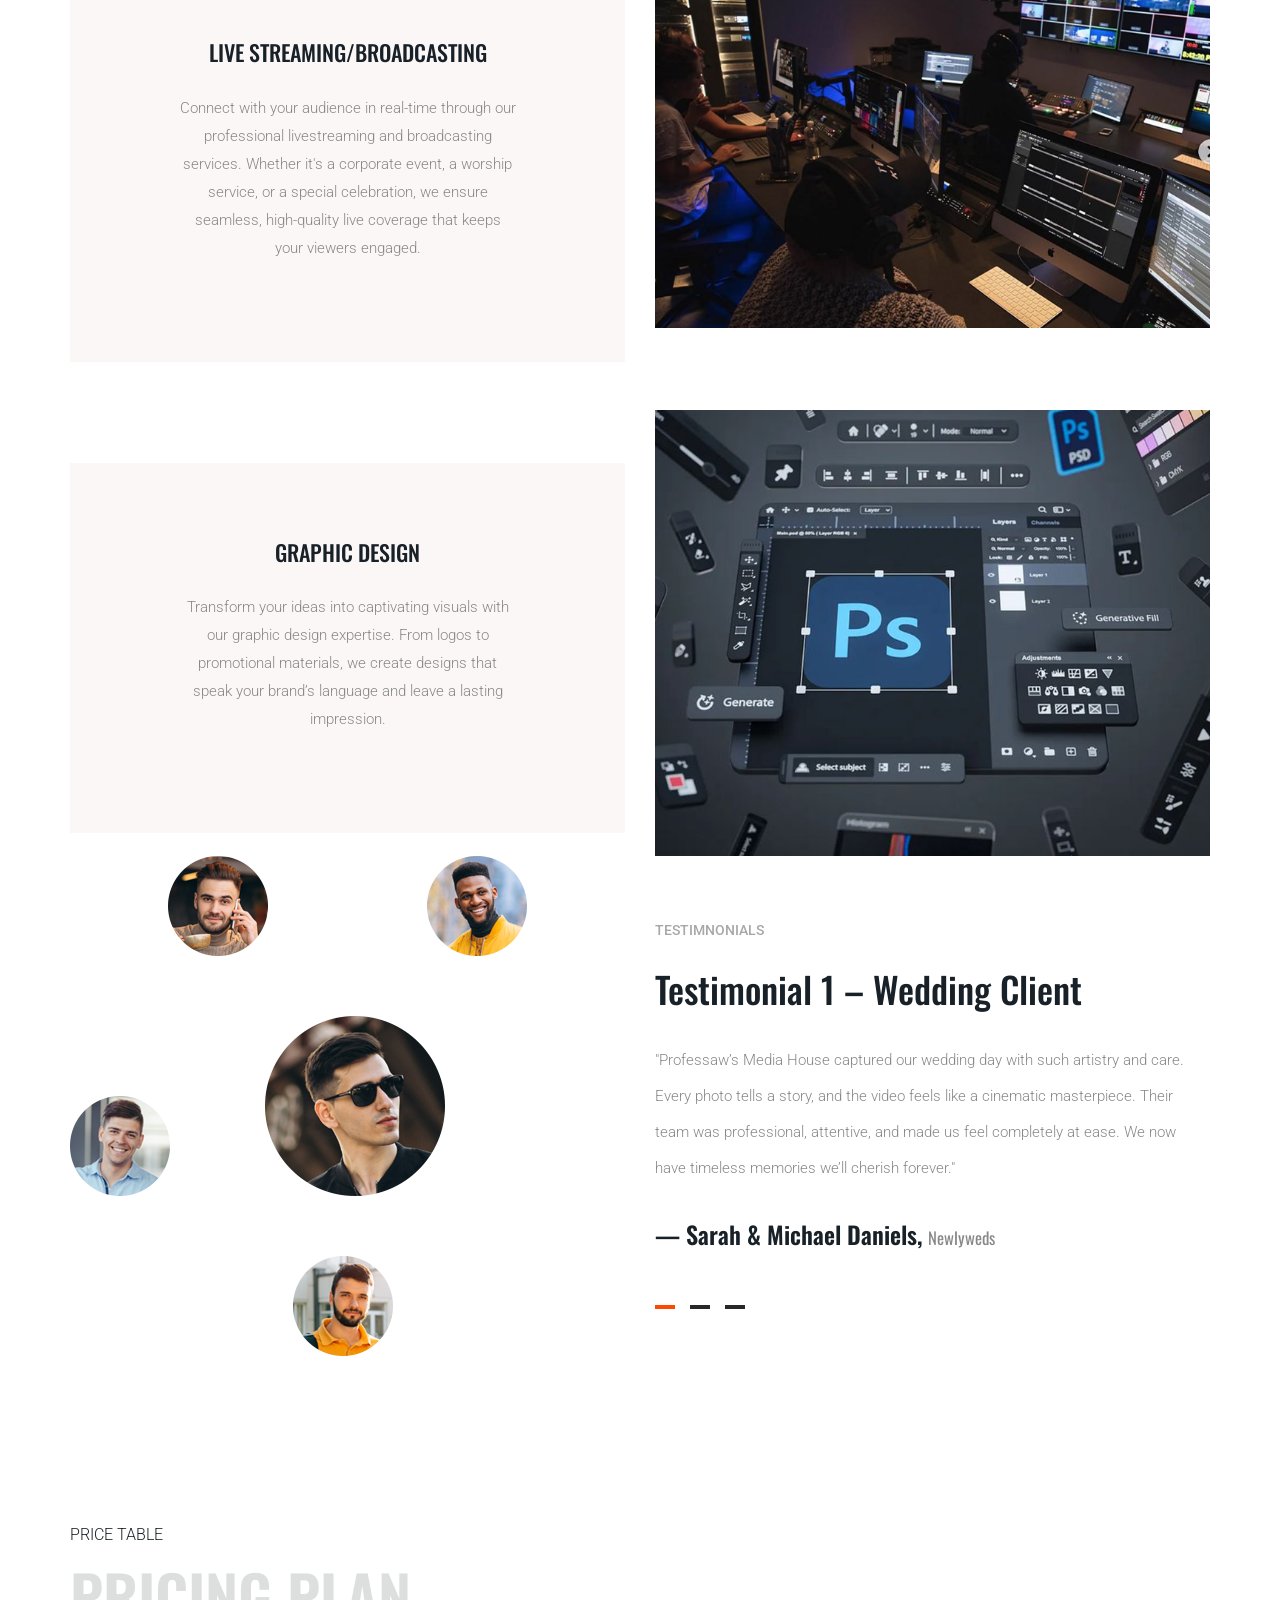
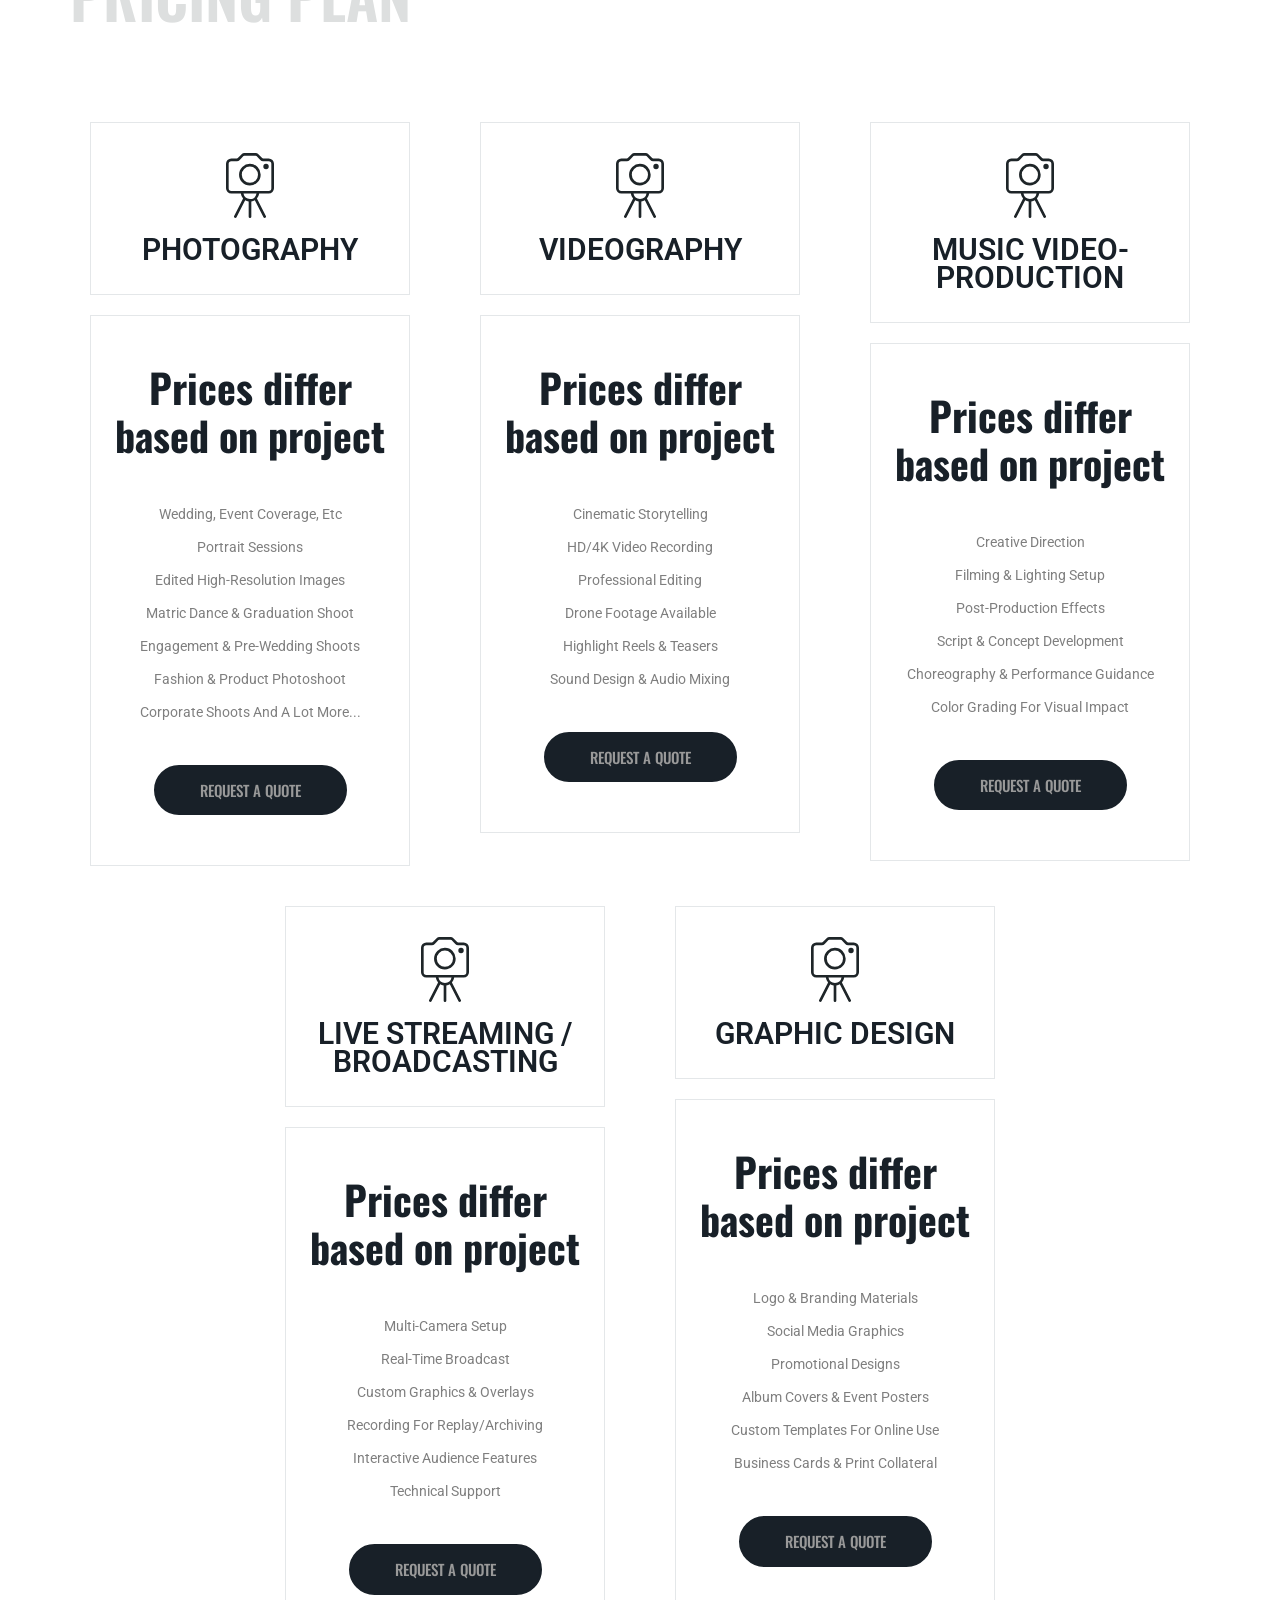
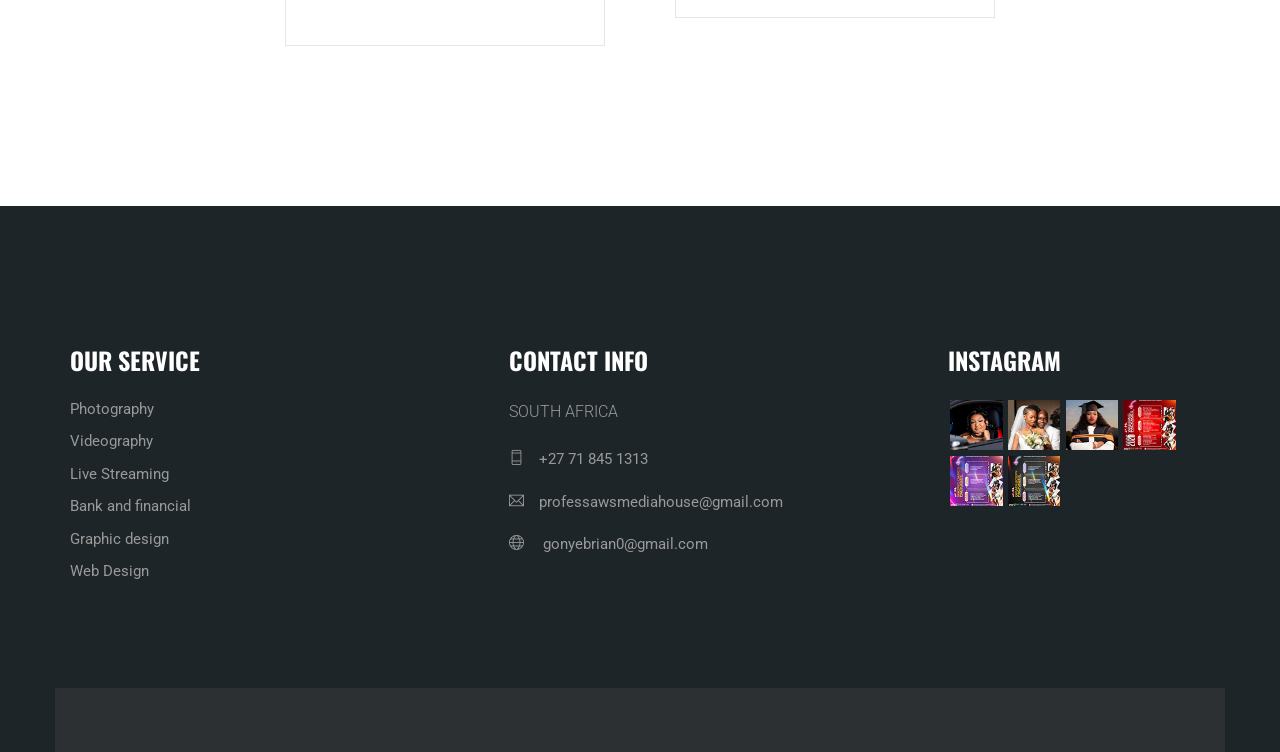
==== commit 212c03c3: "Update: all applied changes" ====
--- a/index.html
+++ b/index.html
@@ -72,7 +72,7 @@
                         <div class="dropdown cart">
                             <a class="dropdown-toggle" href="#" id="navbarDropdown3" role="button"
                                 data-toggle="dropdown" aria-haspopup="true" aria-expanded="false">
-                                <i class="flaticon-bag"></i>
+                                
                             </a>
                             <!-- <div class="dropdown-menu" aria-labelledby="navbarDropdown">
                                     <div class="single_product">
@@ -327,7 +327,7 @@
                         <p>Capture life’s most meaningful moments through our lens. 
                             From stunning portraits to vibrant event coverage, we turn fleeting instants into timeless imagery. 
                             Our photography services are designed to celebrate your story and showcase the beauty in every frame.</p>
-                        <a href="#" class="btn_1">read more</a>
+                       
                     </div>
                 </div>
                 <div class="col-lg-6 col-md-6">
@@ -345,7 +345,7 @@
                             We craft compelling videos that captivate and inspire, 
                             whether it's for a personal project or a business campaign. 
                             Let’s turn your ideas into dynamic visual experiences.</p>
-                        <a href="#" class="btn_1">read more</a>
+                        
                     </div>
                 </div>
                 <div class="col-lg-6 col-md-6">
@@ -370,7 +370,7 @@
                             Our music video production combines creativity 
                             and technical expertise to produce videos that amplify your sound 
                             and capture your audience's imagination.</p>
-                        <a href="#" class="btn_1">read more</a>
+                        
                     </div>
                 </div>
                 <div class="col-lg-6 col-md-6">
@@ -396,7 +396,7 @@
                             and broadcasting services. Whether it's a corporate event, a worship service, 
                             or a special celebration, we ensure seamless, high-quality live coverage that 
                             keeps your viewers engaged.</p>
-                        <a href="#" class="btn_1">read more</a>
+                        
                     </div>
                 </div>
                 <div class="col-lg-6 col-md-6">
@@ -413,7 +413,7 @@
                         <p>Transform your ideas into captivating visuals with our graphic design expertise. 
                             From logos to promotional materials, we create designs that speak your brand’s language 
                             and leave a lasting impression.</p>
-                        <a href="#" class="btn_1">read more</a>
+                        
                     </div>
                 </div>
                 <div class="col-lg-6 col-md-6">
--- a/css/style.css
+++ b/css/style.css
@@ -6147,6 +6147,69 @@
   color: #8a8a8a;
 }
 
+.contact-cta-row {
+  margin-bottom: 32px;
+  justify-content: center;
+}
+
+.contact-cta-box {
+  display: flex;
+  flex-direction: column;
+  justify-content: center;
+  width: 100%;
+  min-height: 210px;
+  padding: 28px 24px;
+  background: #ffffff;
+  border: 1px solid rgba(124, 50, 255, 0.12);
+  border-radius: 18px;
+  box-shadow: 0 18px 36px rgba(28, 33, 98, 0.06);
+  transition: transform 0.3s ease, box-shadow 0.3s ease, border-color 0.3s ease;
+  text-align: center;
+  color: #2a2a2a;
+}
+
+.contact-cta-box:hover {
+  transform: translateY(-4px);
+  box-shadow: 0 24px 48px rgba(28, 33, 98, 0.1);
+  border-color: rgba(124, 50, 255, 0.22);
+  text-decoration: none;
+}
+
+.contact-cta-icon {
+  display: inline-flex;
+  align-items: center;
+  justify-content: center;
+  width: 64px;
+  height: 64px;
+  margin-bottom: 18px;
+  border-radius: 50%;
+  background: rgba(124, 50, 255, 0.12);
+  color: #7c32ff;
+  font-size: 24px;
+}
+
+.contact-cta-box h4 {
+  font-size: 18px;
+  margin-bottom: 10px;
+  font-weight: 700;
+}
+
+.contact-cta-box p {
+  margin-bottom: 0;
+  color: #6b6b6b;
+  font-size: 14px;
+  line-height: 1.7;
+  max-width: 100%;
+  margin-left: auto;
+  margin-right: auto;
+}
+
+@media (max-width: 767px) {
+  .contact-cta-box {
+    padding: 22px 18px;
+  }
+}
+
 /*=================== contact banner end ====================*/
 /*=================== contact form start ====================*/
 /* line 39, ../../01 cl html template/187 Shotgear Photography/187 Shotgear Photography Html/sass/_contact.scss */
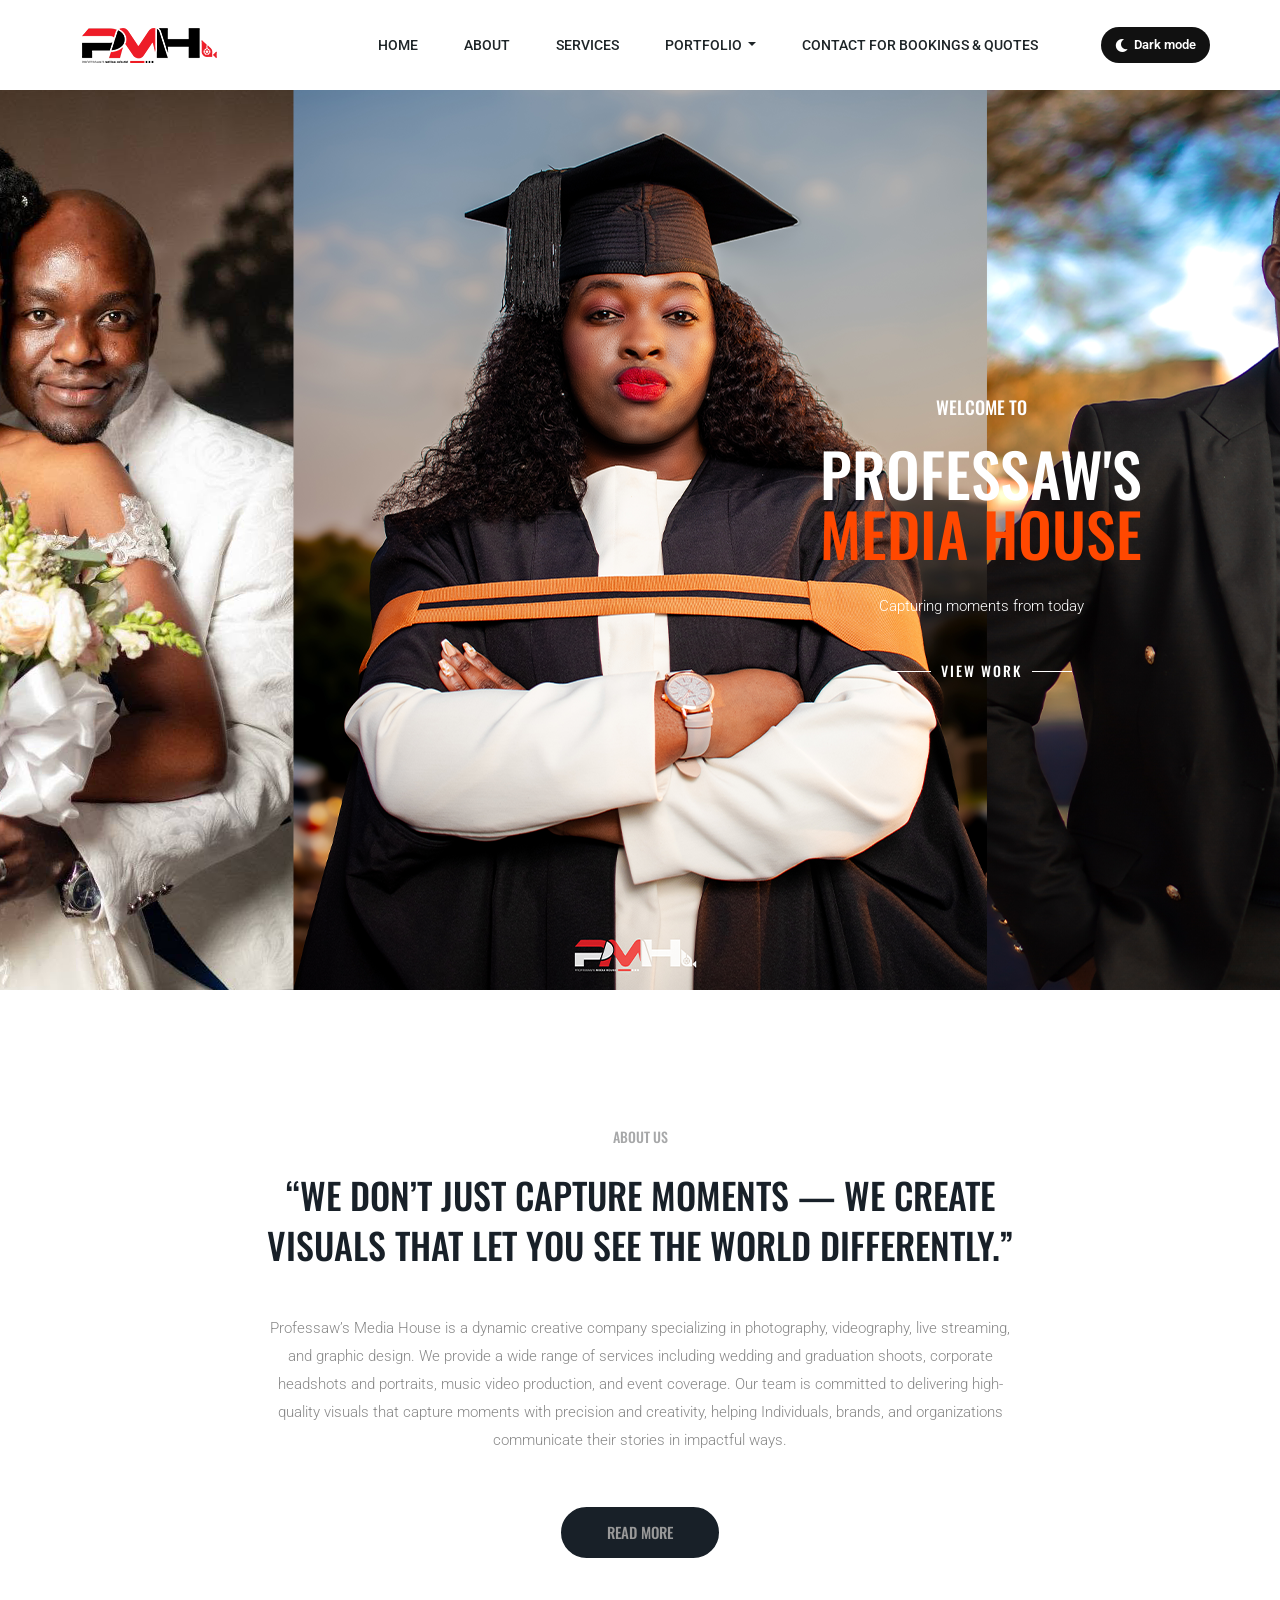
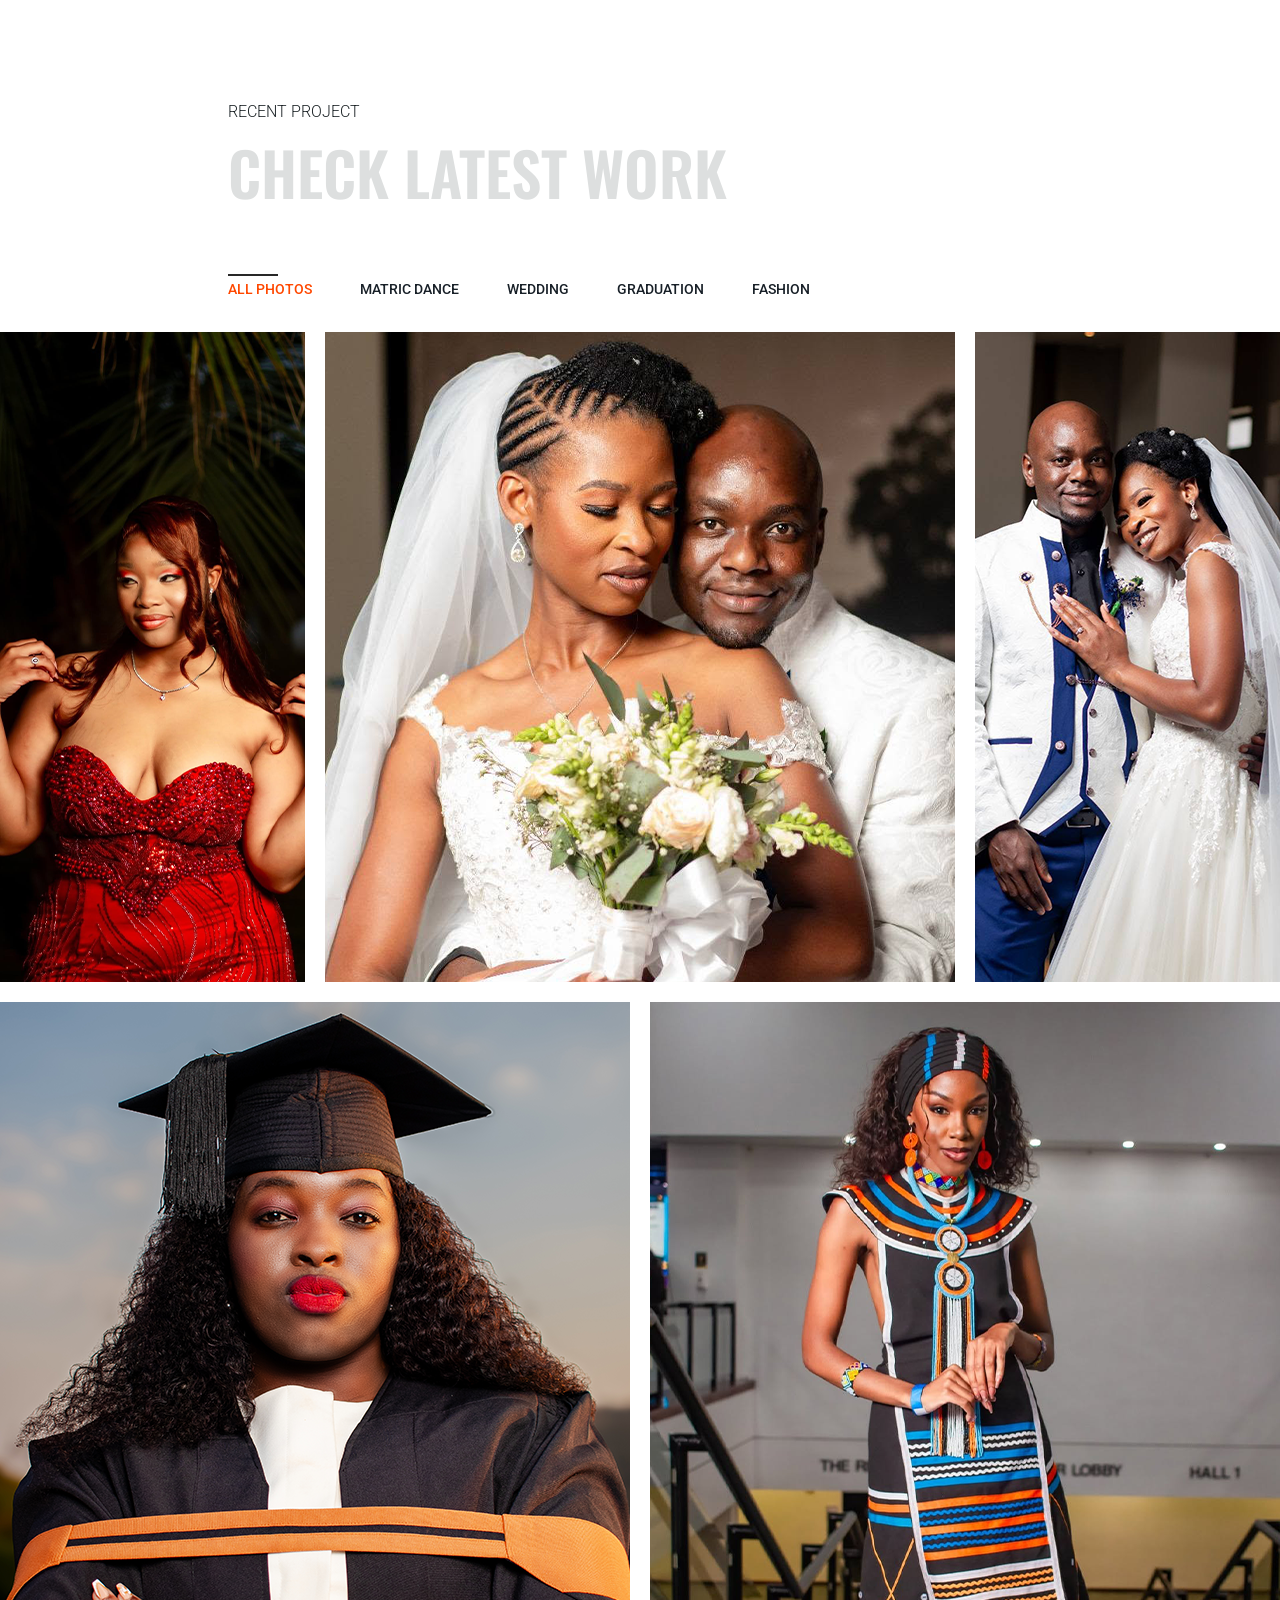
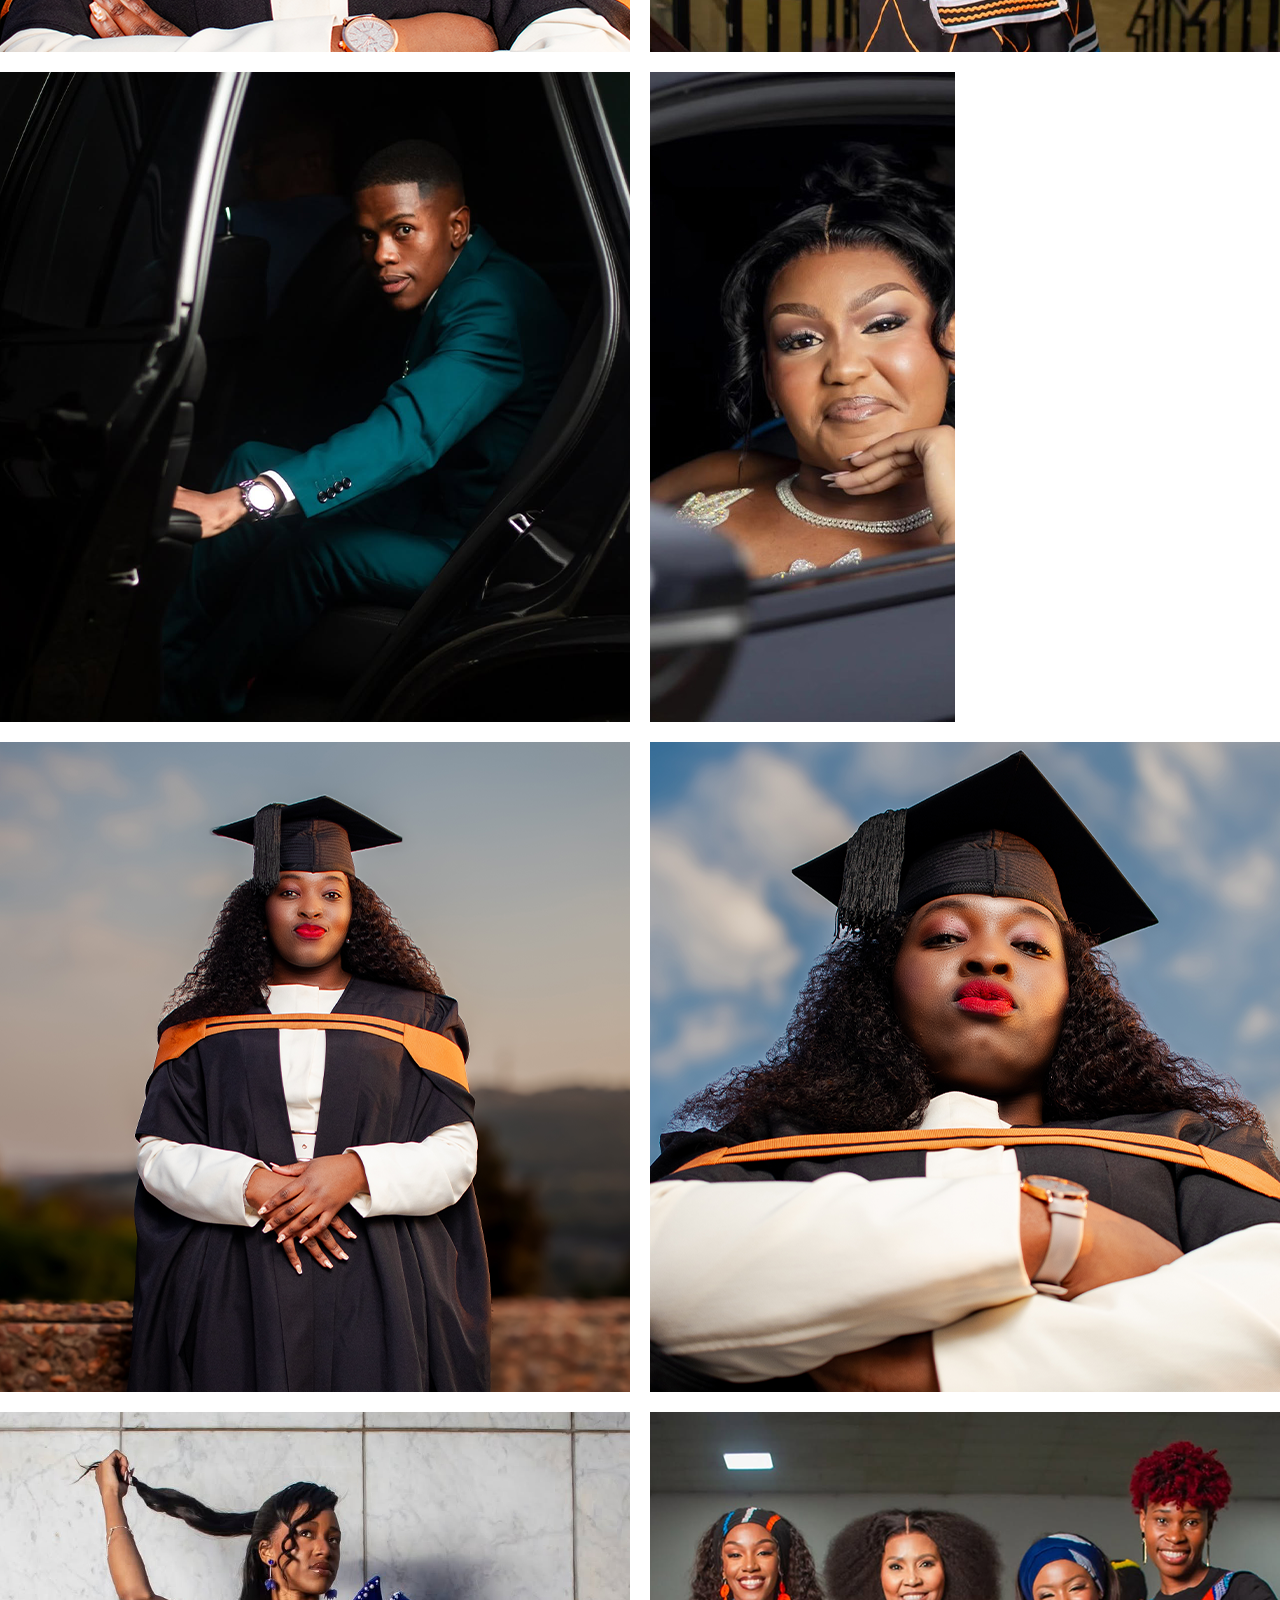
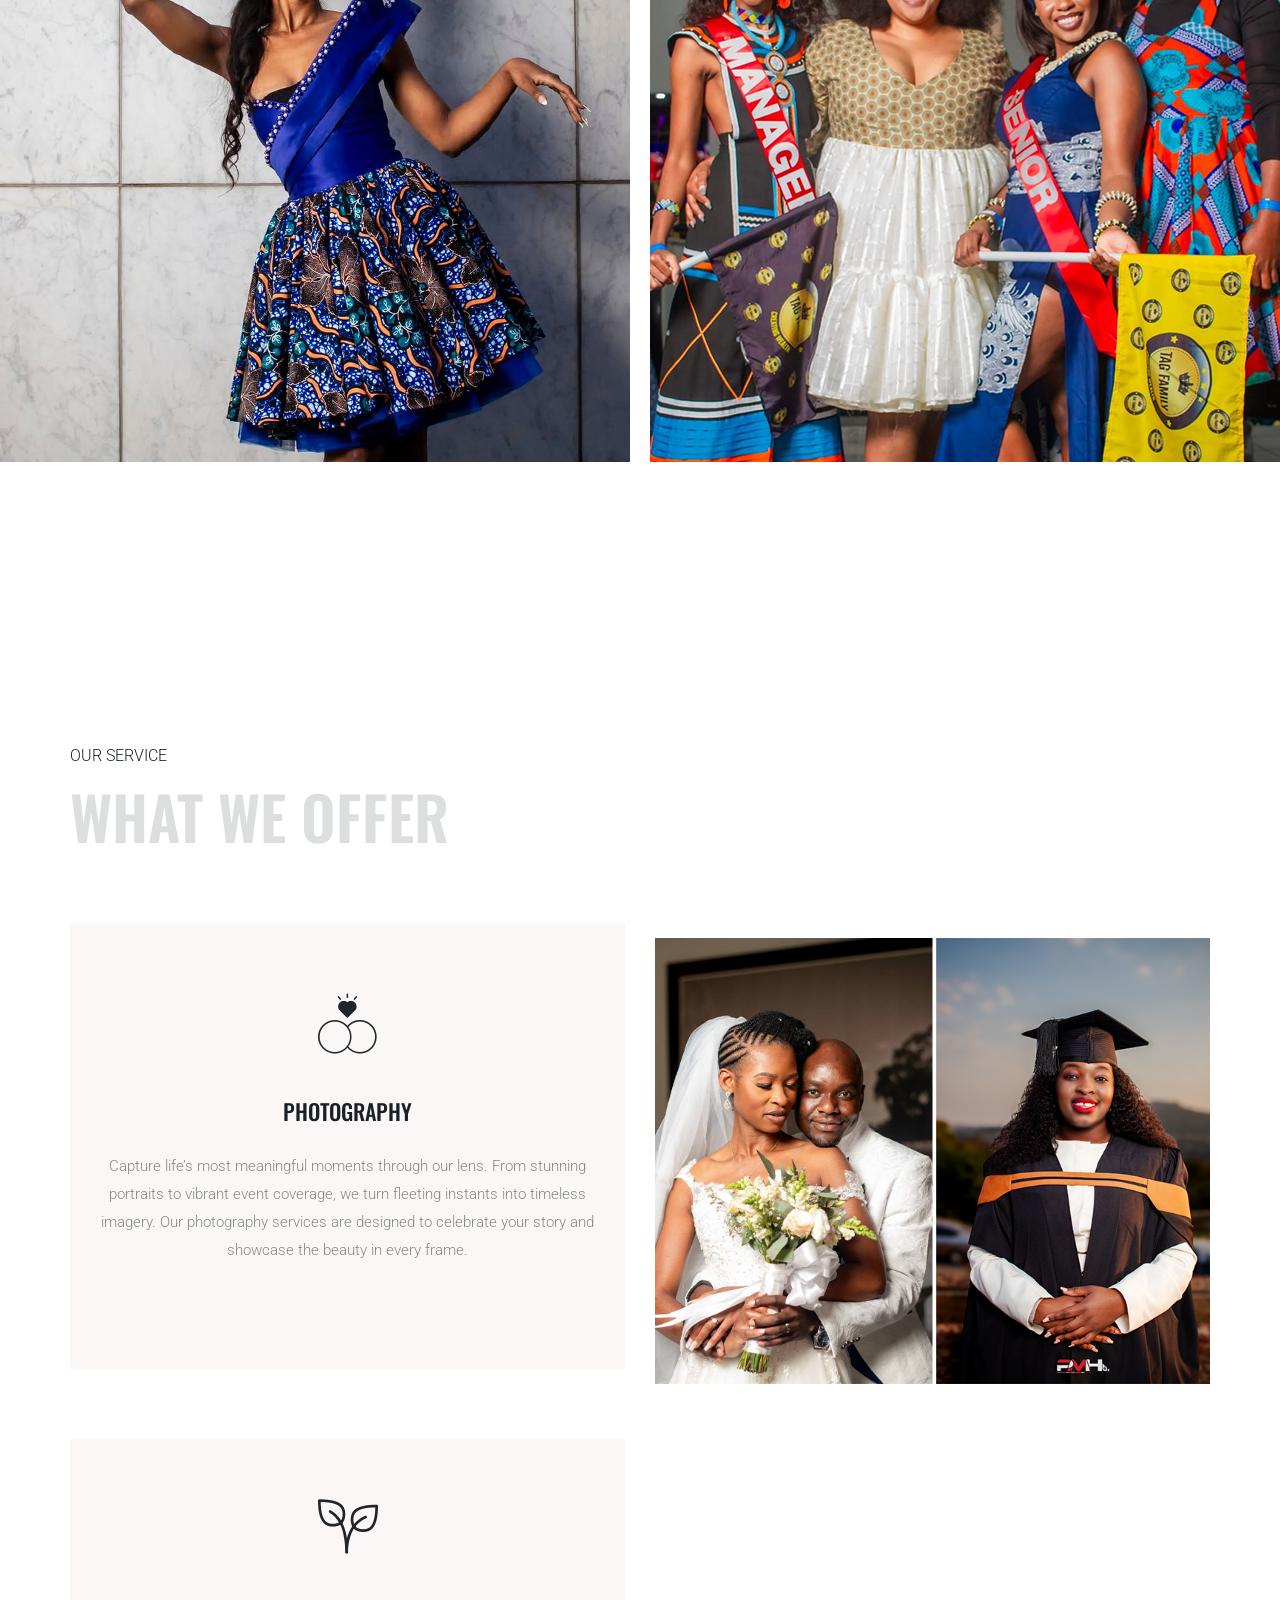
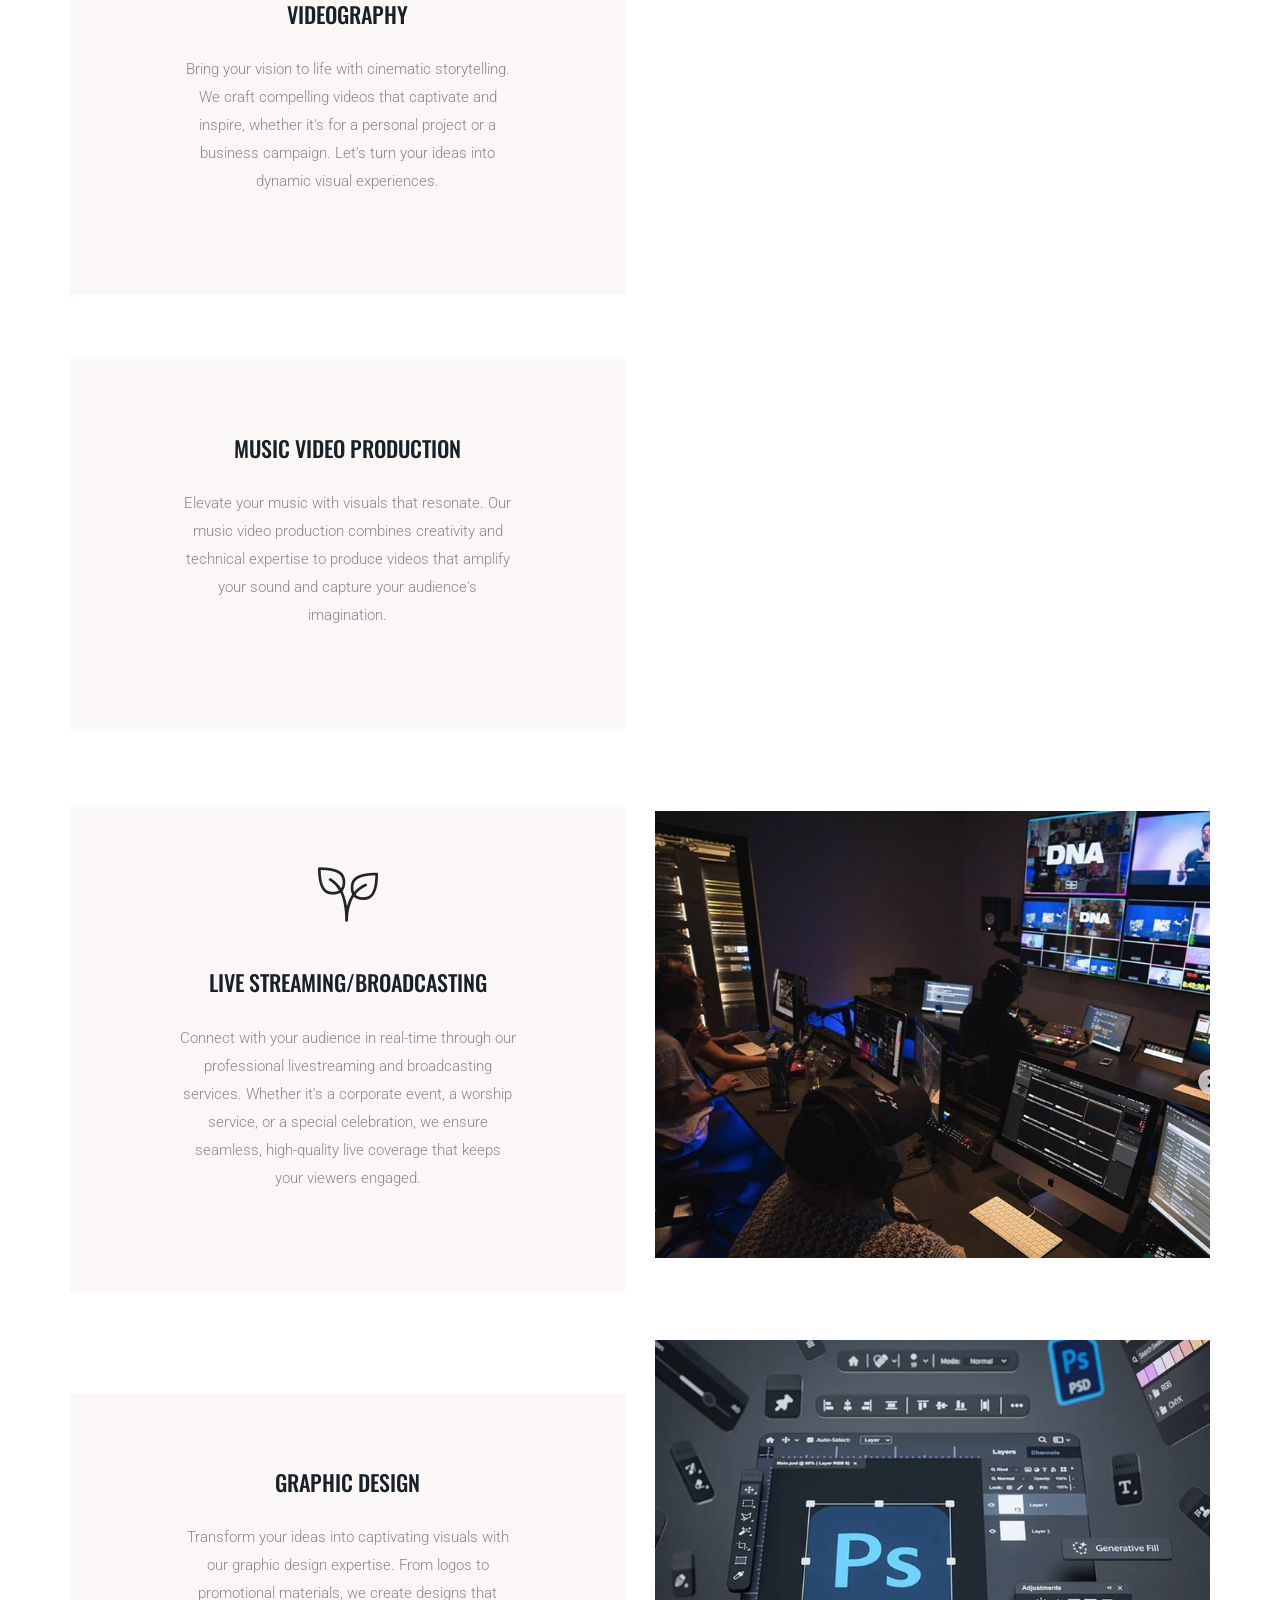
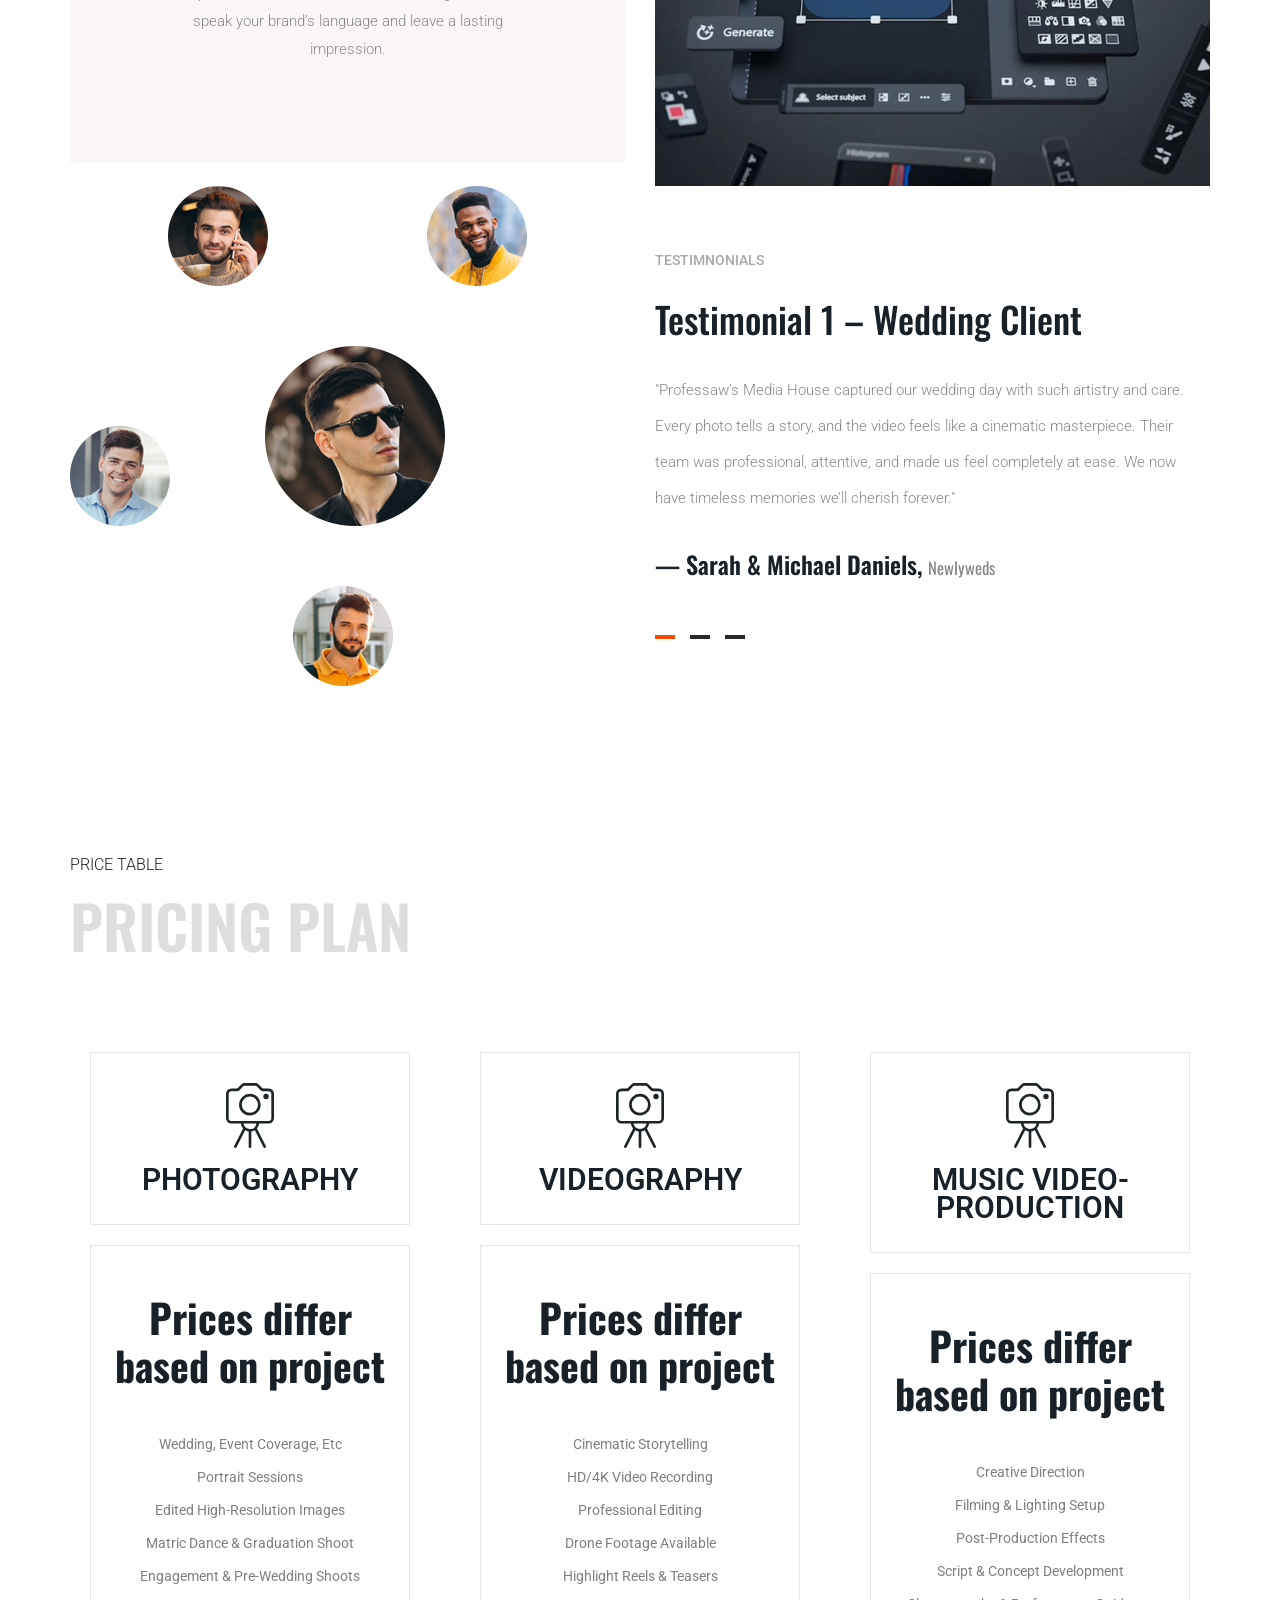
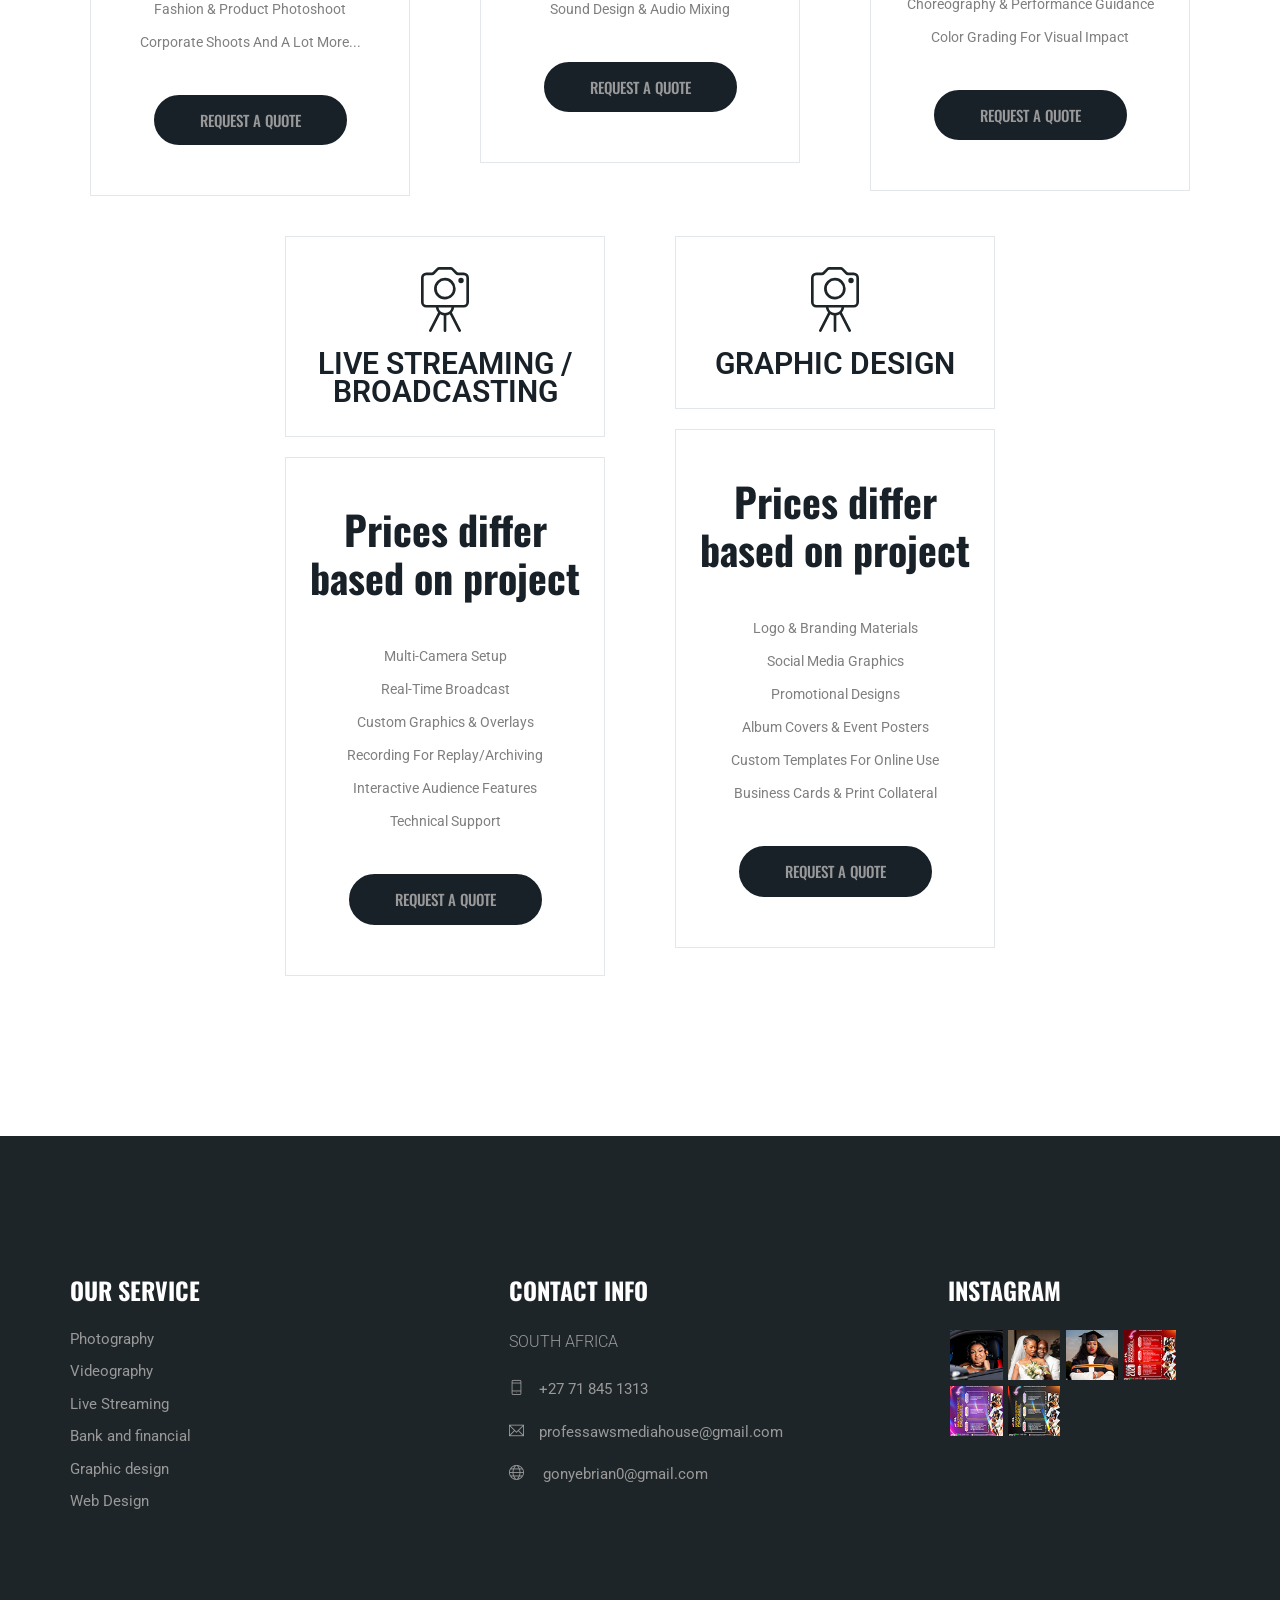
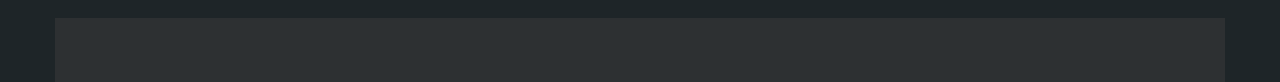
==== commit 138277d4: "update: all applied changes" ====
--- a/index.html
+++ b/index.html
@@ -257,17 +257,7 @@
                                 </div>
                             </div>
                         </a>
-                        <a href="img/gallery/gallery_item_3d.png" class="img-gal width-2 filtr-item" data-category="3">
-                            <img src="img/gallery/gallery_item_3d.png" alt="Fashion photography">
-                            <div class="single_gallery_item">
-                                <div class="single_gallery_item_iner">
-                                    <div class="gallery_item_text">
-                                        <p>Fashion photography</p>
-                                        <h4>Smiling beutiful women</h4>
-                                    </div>
-                                </div>
-                            </div>
-                        </a>
+                        
                         <a href="img/gallery/gallery_item_4b.png" class="img-gal width-2 filtr-item" data-category="4">
                             <img src="img/gallery/gallery_item_4b.png" alt="Fashion photography">
                             <div class="single_gallery_item">
@@ -290,17 +280,7 @@
                                 </div>
                             </div>
                         </a>
-                        <a href="img/gallery/gallery_item_4d.png" class="img-gal width-2 filtr-item" data-category="4">
-                            <img src="img/gallery/gallery_item_4d.png" alt="Fashion photography">
-                            <div class="single_gallery_item">
-                                <div class="single_gallery_item_iner">
-                                    <div class="gallery_item_text">
-                                        <p>Fashion photography</p>
-                                        <h4>Smiling beutiful women</h4>
-                                    </div>
-                                </div>
-                            </div>
-                        </a>
+                       
                     </div>
                 </div>
             </div>
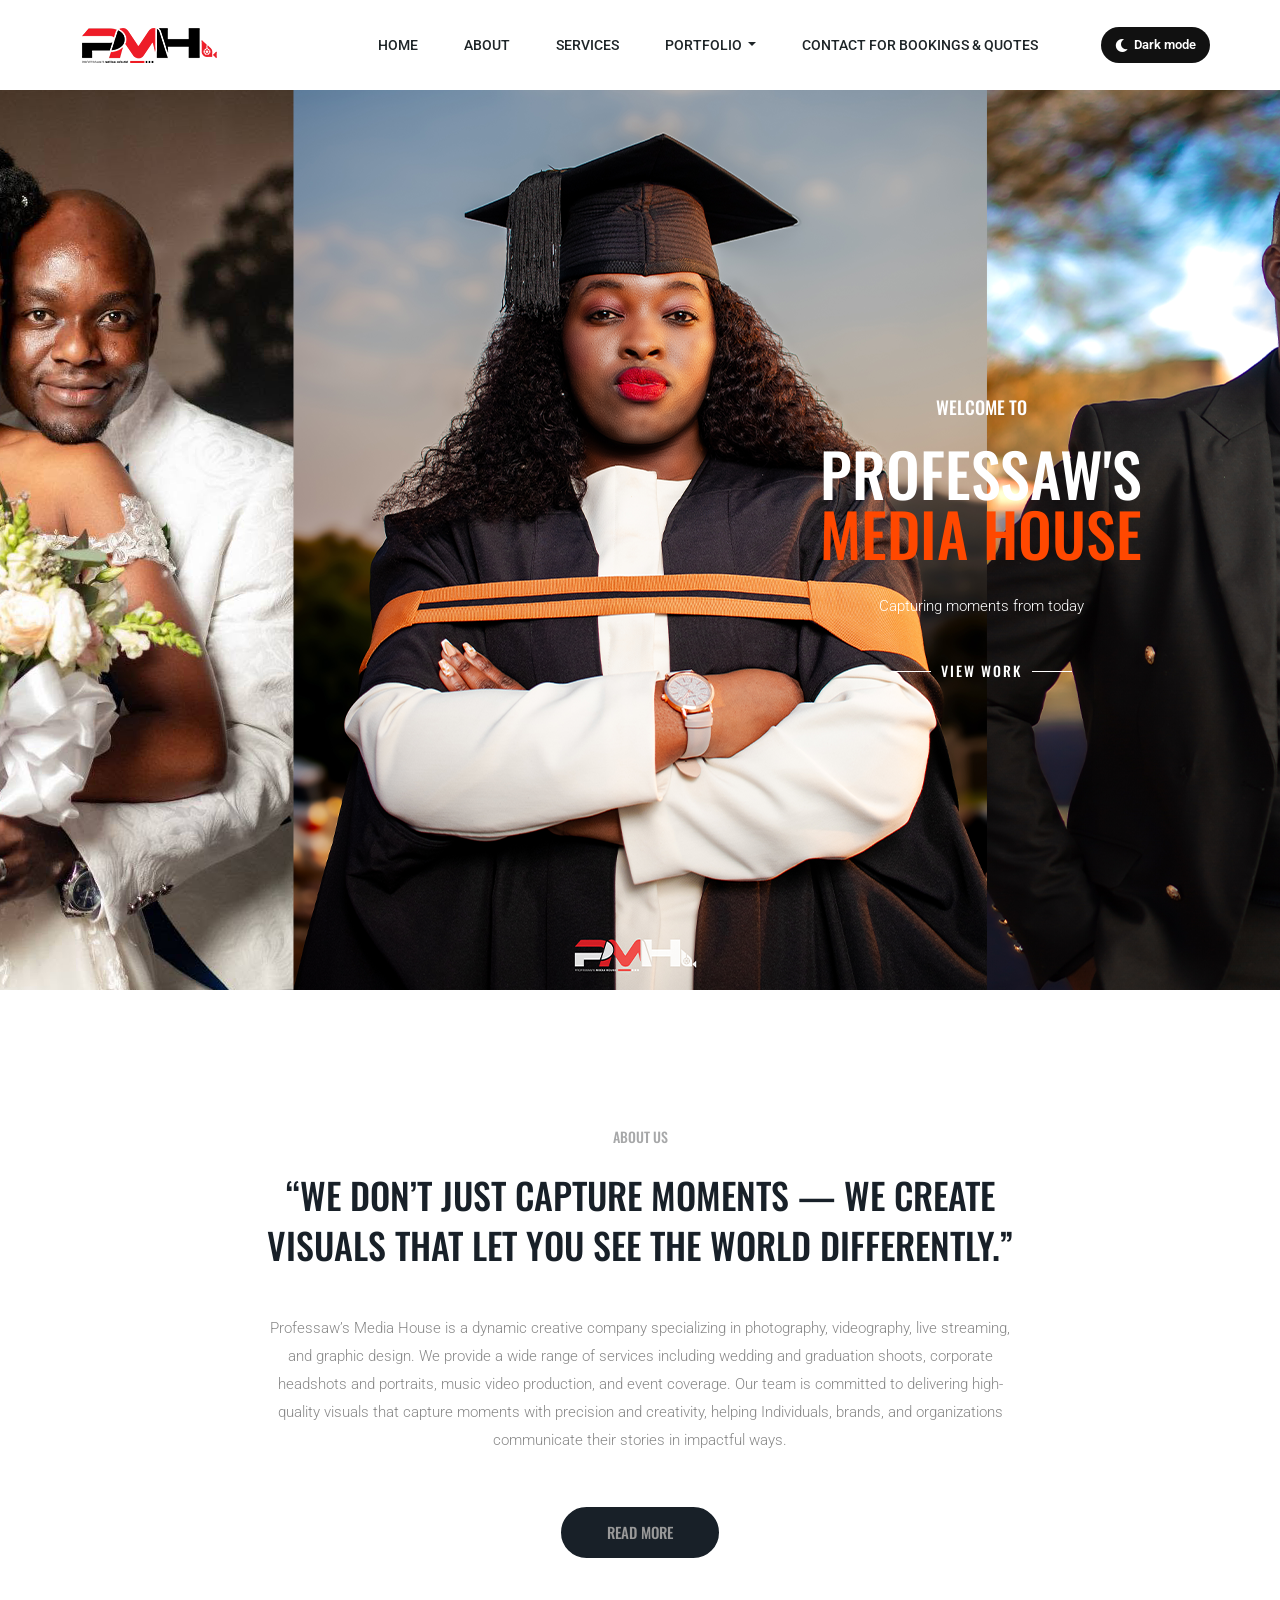
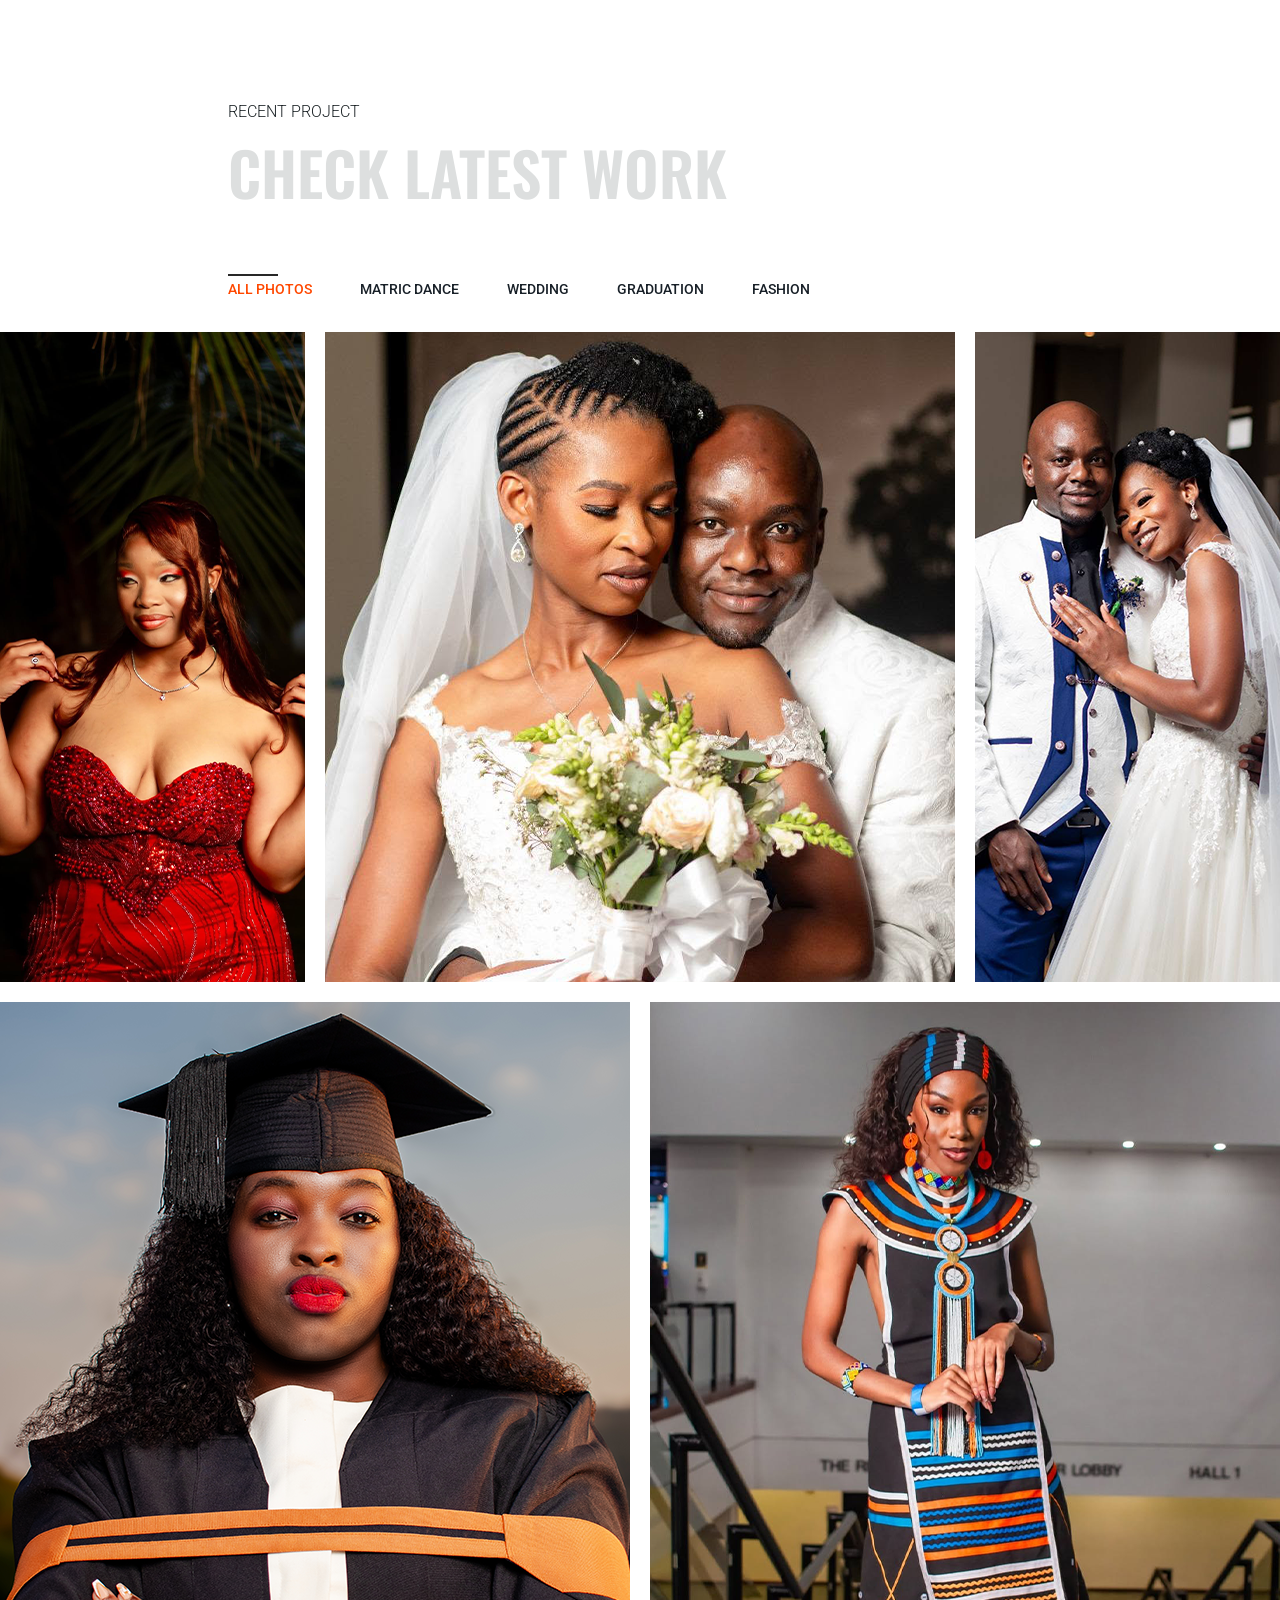
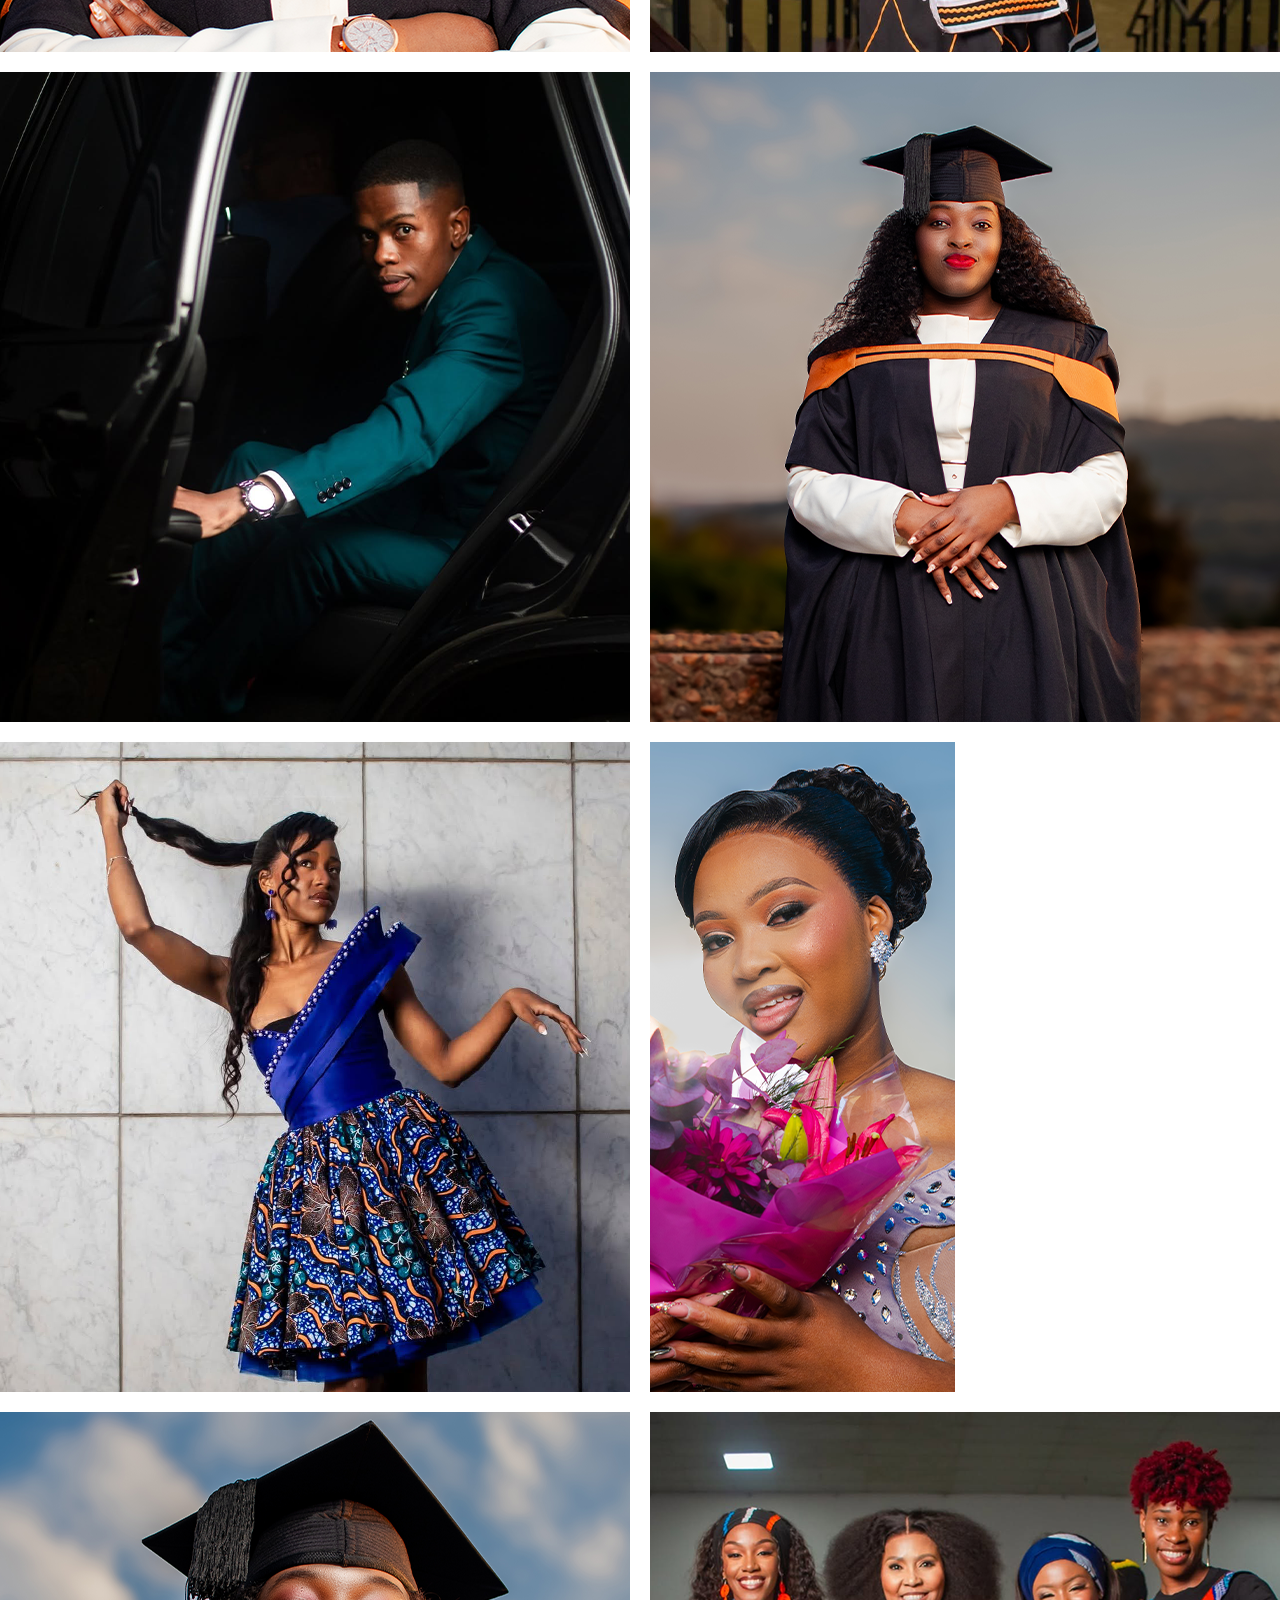
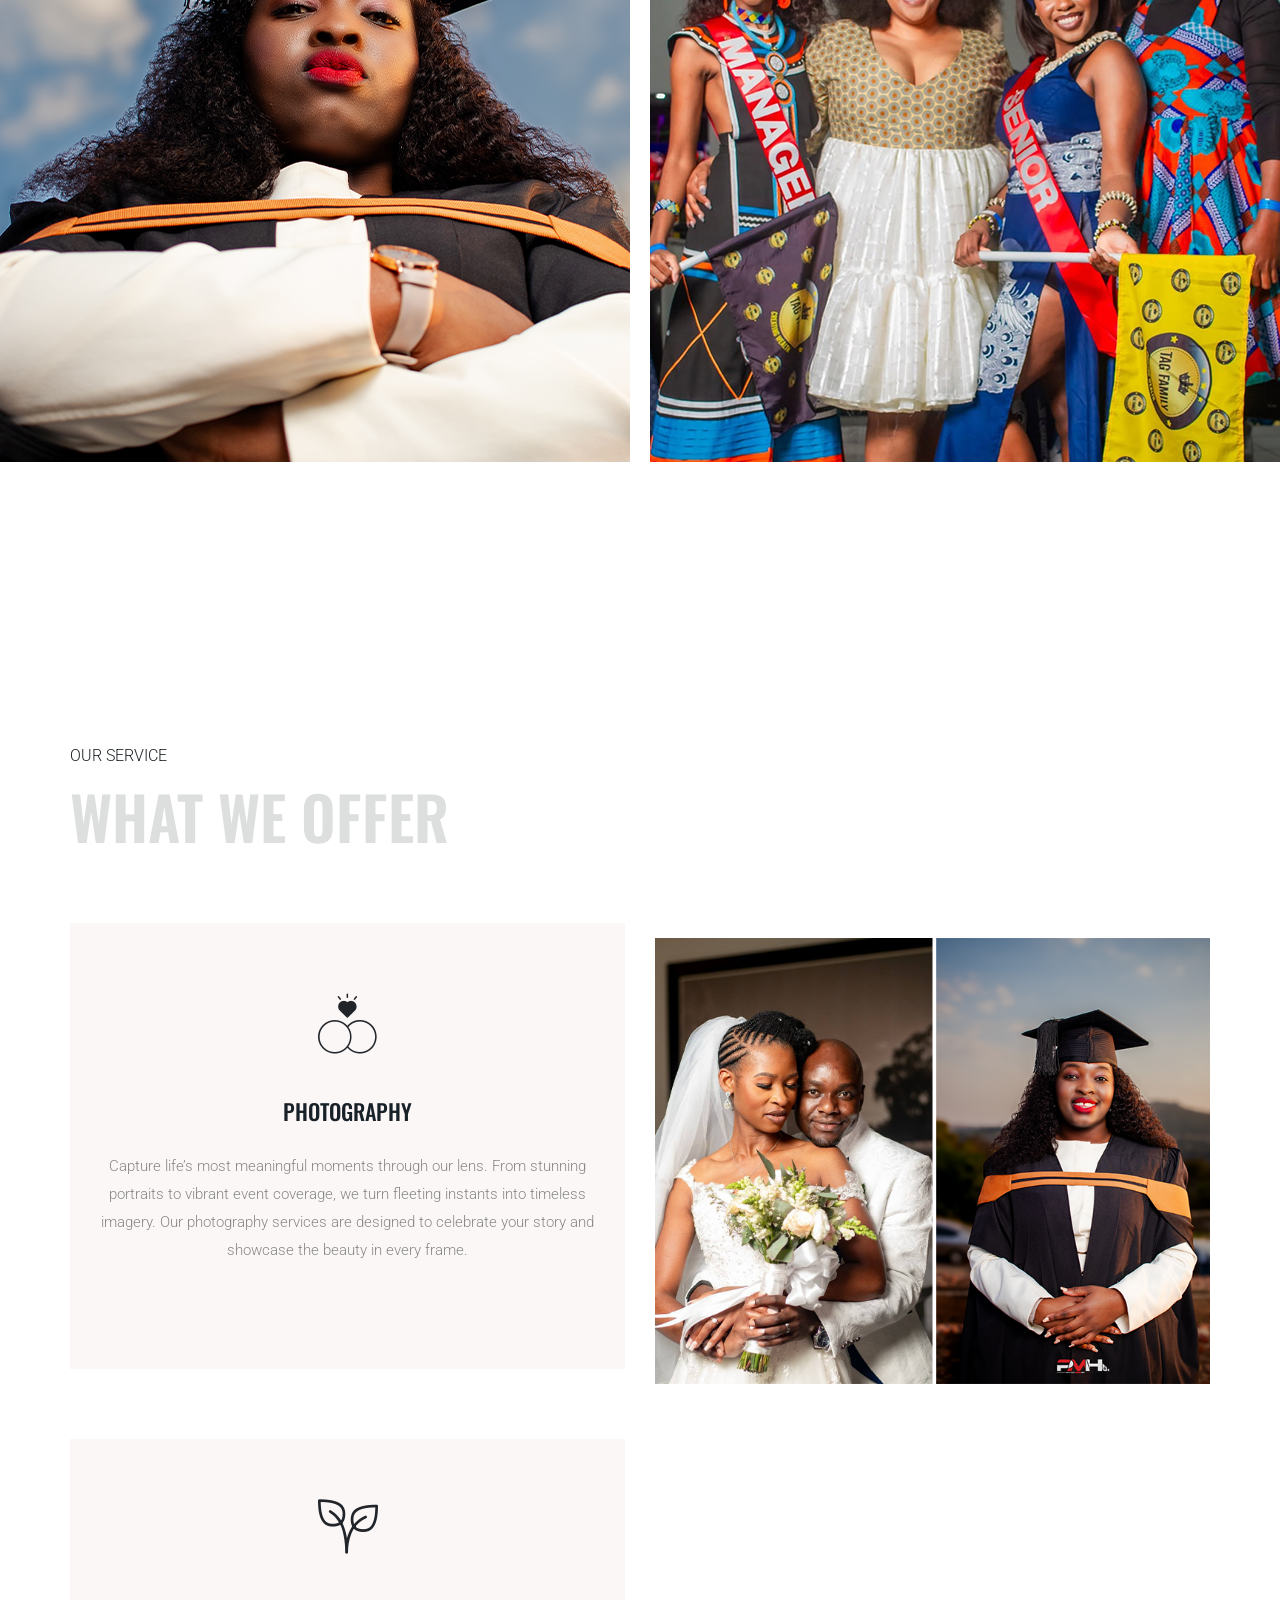
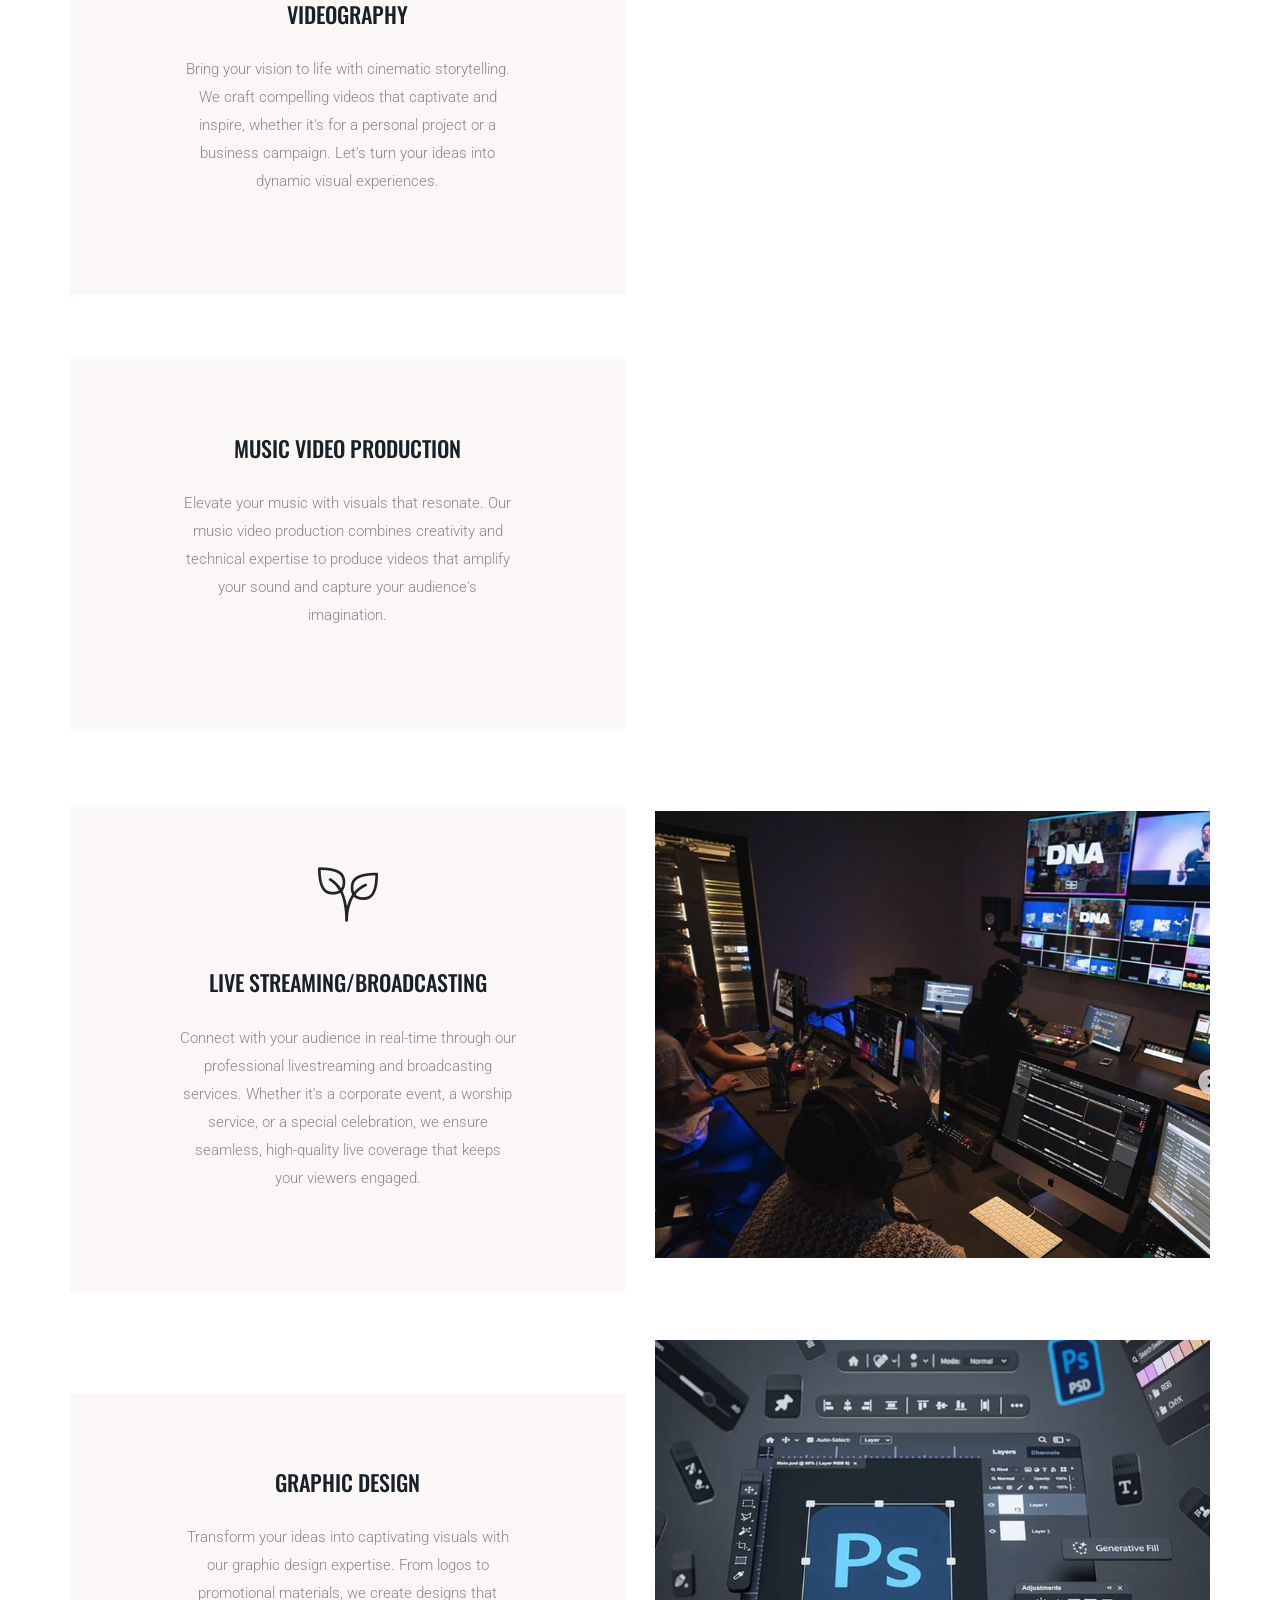
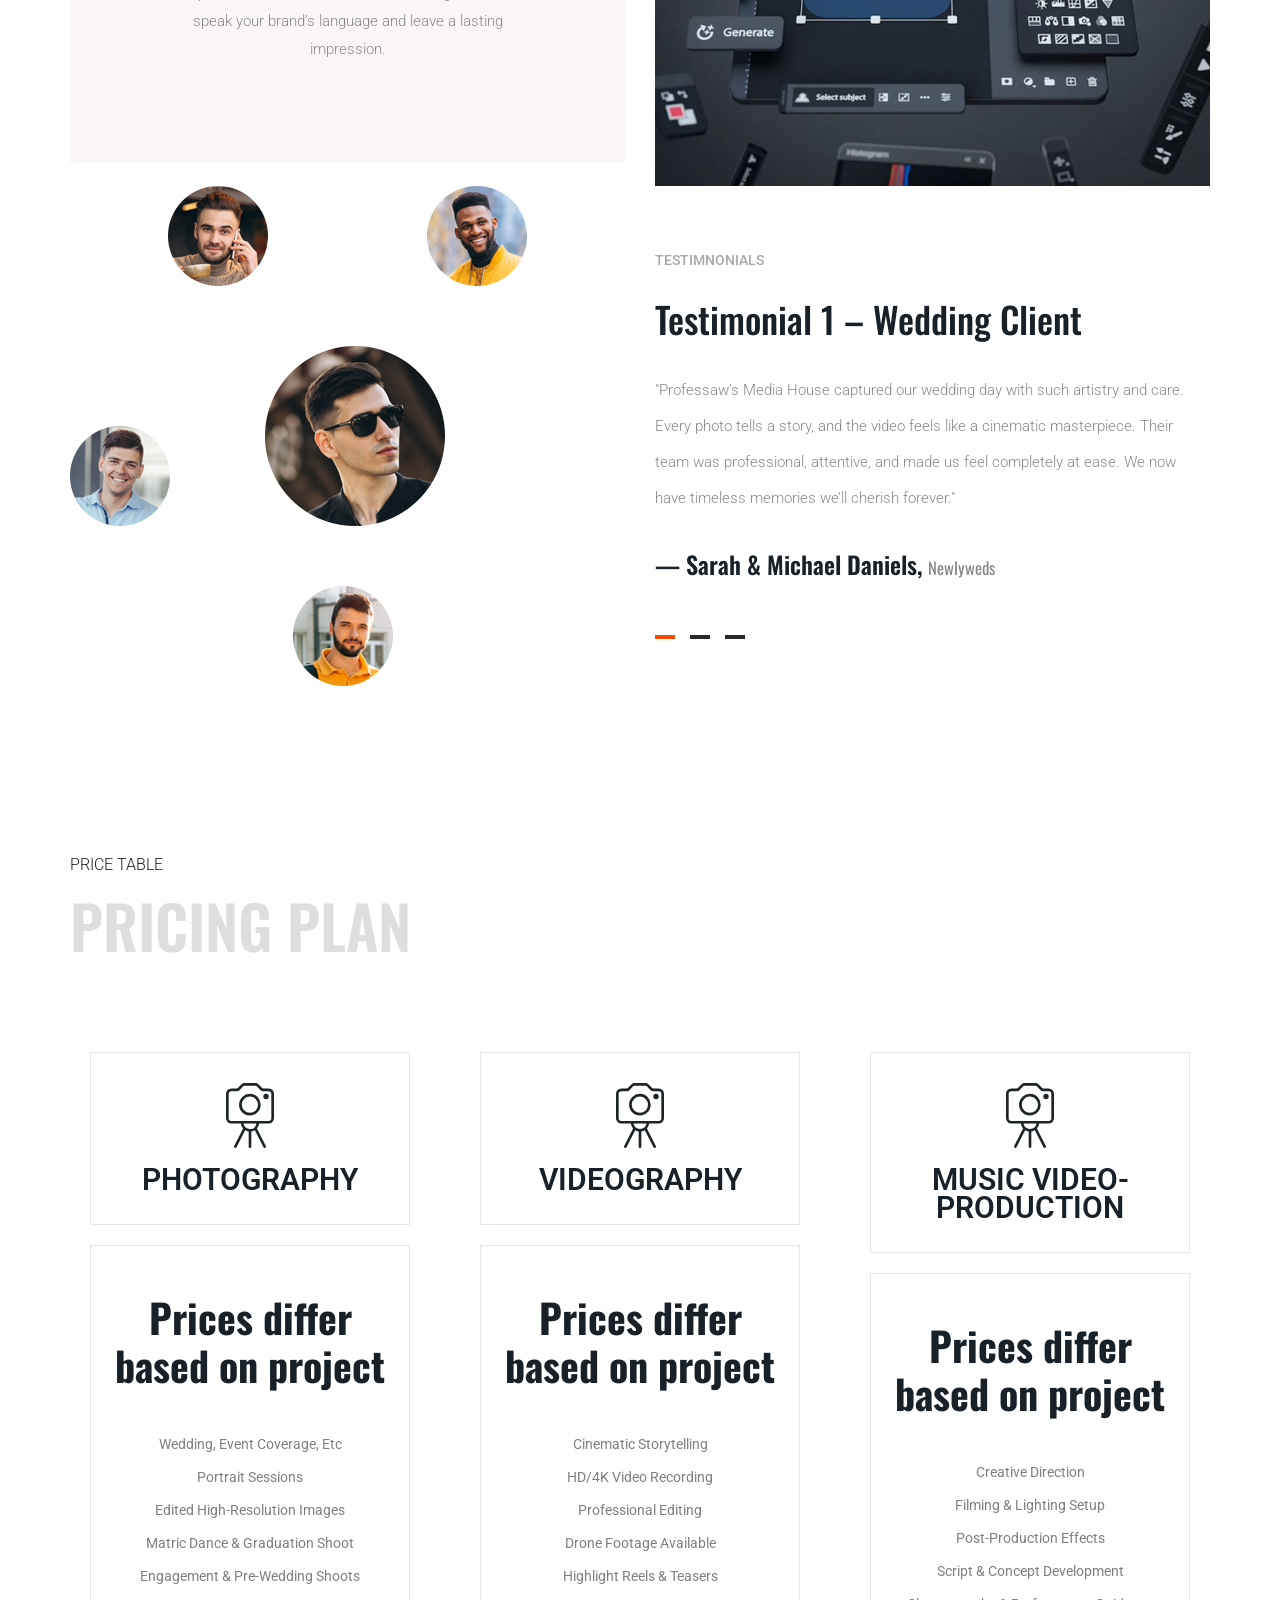
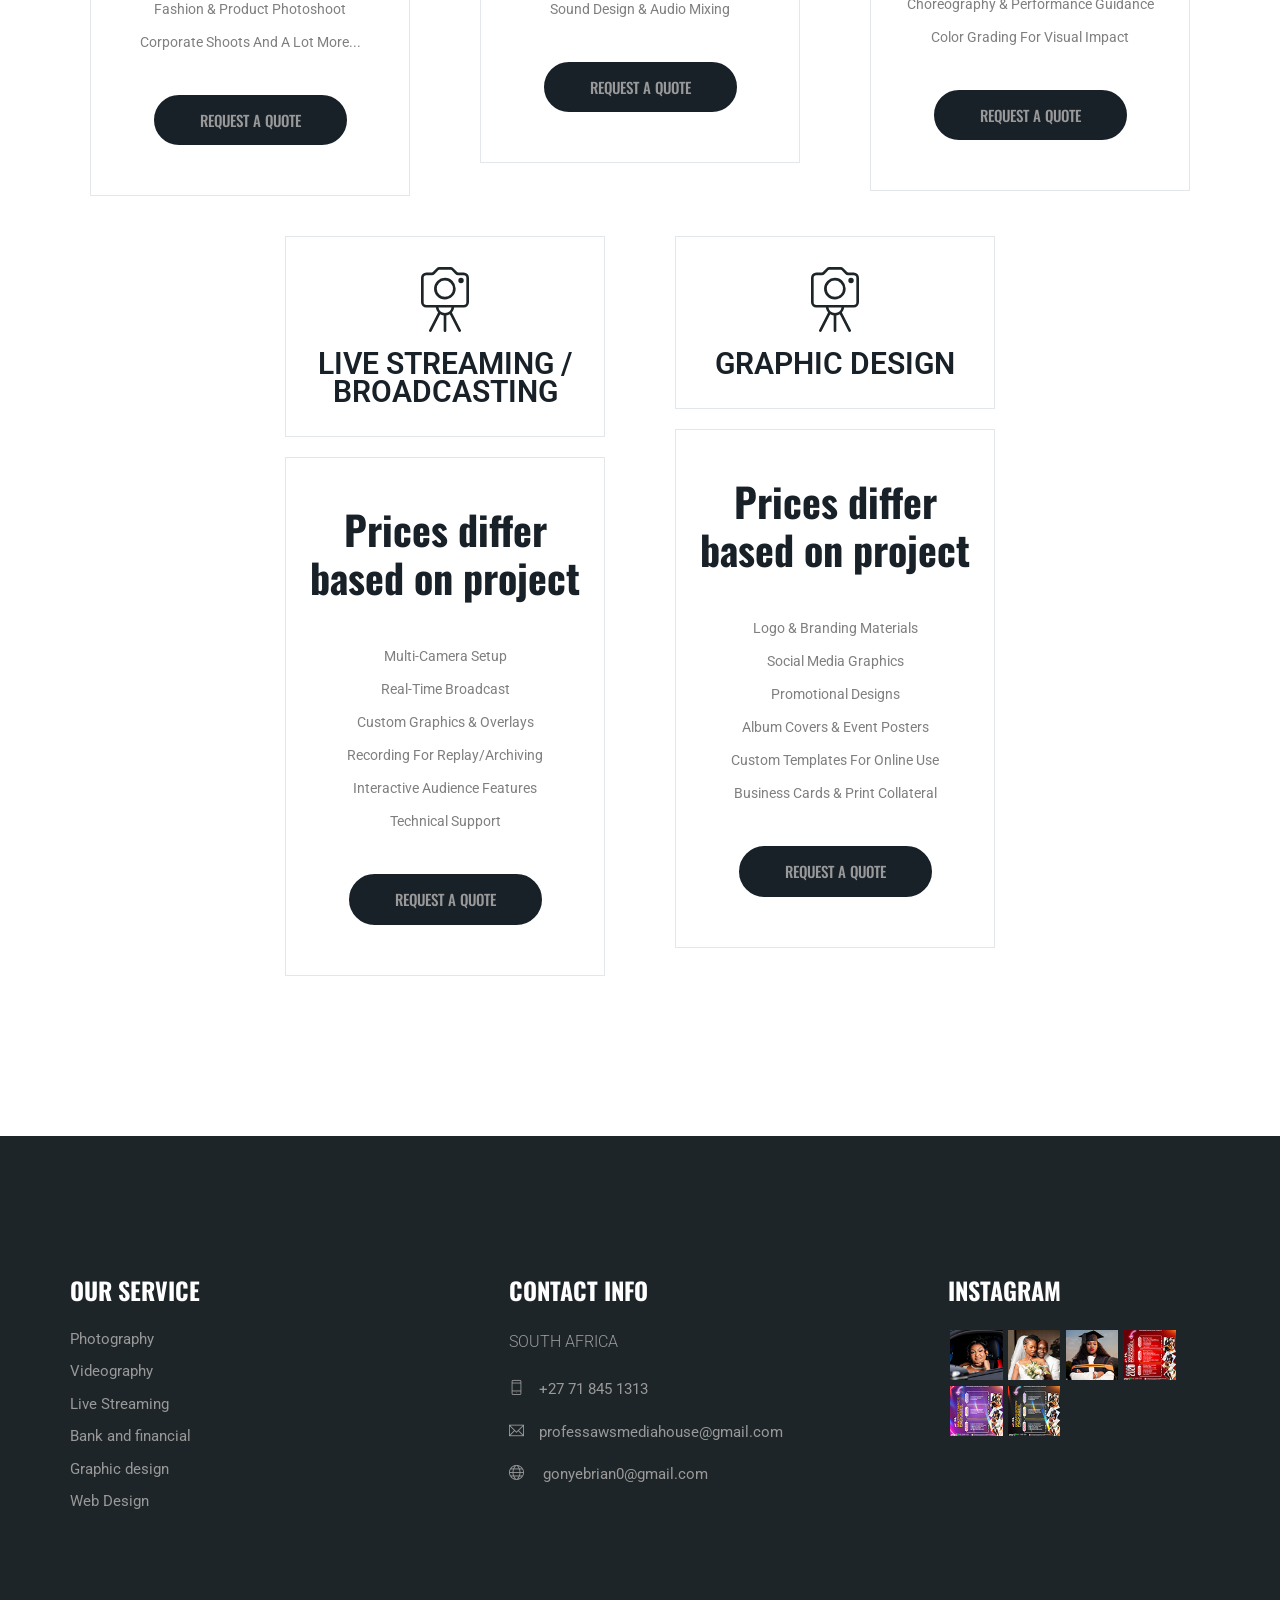
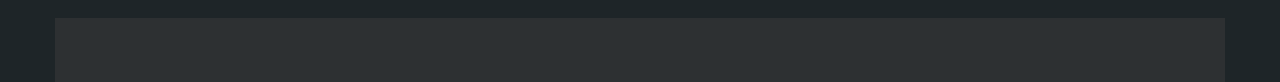
==== commit 9195ad43: "update: all applied changes" ====
--- a/index.html
+++ b/index.html
@@ -224,17 +224,6 @@
                                 </div>
                             </div>
                         </a>
-                        <a href="img/gallery/olwethu.jpg" class="img-gal filtr-item" data-category="1">
-                            <img src="img/gallery/olwethu.jpg" alt="Fashion photography">
-                            <div class="single_gallery_item">
-                                <div class="single_gallery_item_iner">
-                                    <div class="gallery_item_text">
-                                        <p>Fashion photography</p>
-                                        <h4>Smiling beutiful women</h4>
-                                    </div>
-                                </div>
-                            </div>
-                        </a>
                         <a href="img/gallery/gallery_item_3b.png" class="img-gal width-2 filtr-item" data-category="3">
                             <img src="img/gallery/gallery_item_3b.png" alt="Fashion photography">
                             <div class="single_gallery_item">
@@ -246,6 +235,29 @@
                                 </div>
                             </div>
                         </a>
+                         <a href="img/gallery/gallery_item_4b.png" class="img-gal width-2 filtr-item" data-category="4">
+                            <img src="img/gallery/gallery_item_4b.png" alt="Fashion photography">
+                            <div class="single_gallery_item">
+                                <div class="single_gallery_item_iner">
+                                    <div class="gallery_item_text">
+                                        <p>Fashion photography</p>
+                                        <h4>Smiling beutiful women</h4>
+                                    </div>
+                                </div>
+                            </div>
+                        </a>
+                        <a href="img/gallery/gallery_item_9.png" class="img-gal filtr-item" data-category="1">
+                            <img src="img/gallery/gallery_item_9.png" alt="Fashion photography">
+                            <div class="single_gallery_item">
+                                <div class="single_gallery_item_iner">
+                                    <div class="gallery_item_text">
+                                        <p>Fashion photography</p>
+                                        <h4>Smiling beutiful women</h4>
+                                    </div>
+                                </div>
+                            </div>
+                        </a>
+                        
                         <a href="img/gallery/gallery_item_3c.png" class="img-gal width-2 filtr-item" data-category="3">
                             <img src="img/gallery/gallery_item_3c.png" alt="Fashion photography">
                             <div class="single_gallery_item">
@@ -258,17 +270,7 @@
                             </div>
                         </a>
                         
-                        <a href="img/gallery/gallery_item_4b.png" class="img-gal width-2 filtr-item" data-category="4">
-                            <img src="img/gallery/gallery_item_4b.png" alt="Fashion photography">
-                            <div class="single_gallery_item">
-                                <div class="single_gallery_item_iner">
-                                    <div class="gallery_item_text">
-                                        <p>Fashion photography</p>
-                                        <h4>Smiling beutiful women</h4>
-                                    </div>
-                                </div>
-                            </div>
-                        </a>
+                       
                         <a href="img/gallery/gallery_item_4c.png" class="img-gal width-2 filtr-item" data-category="4">
                             <img src="img/gallery/gallery_item_4c.png" alt="Fashion photography">
                             <div class="single_gallery_item">
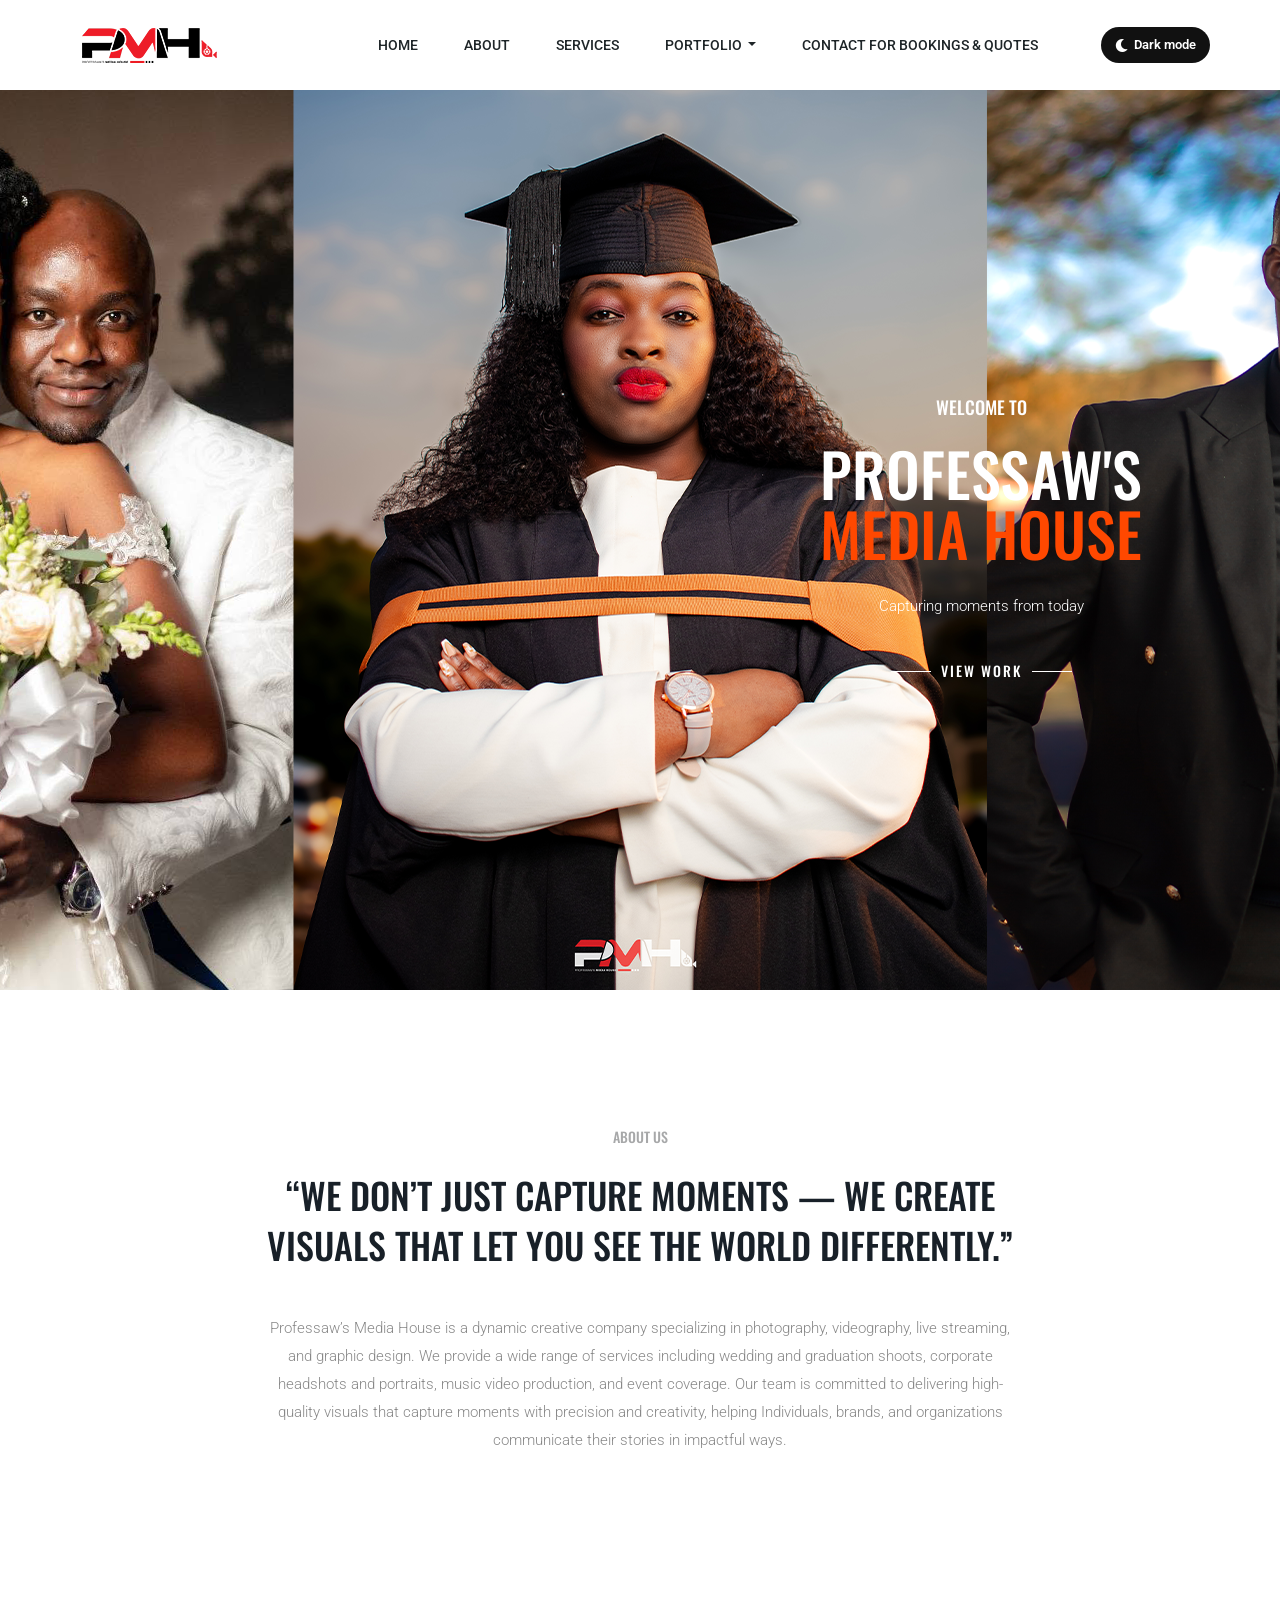
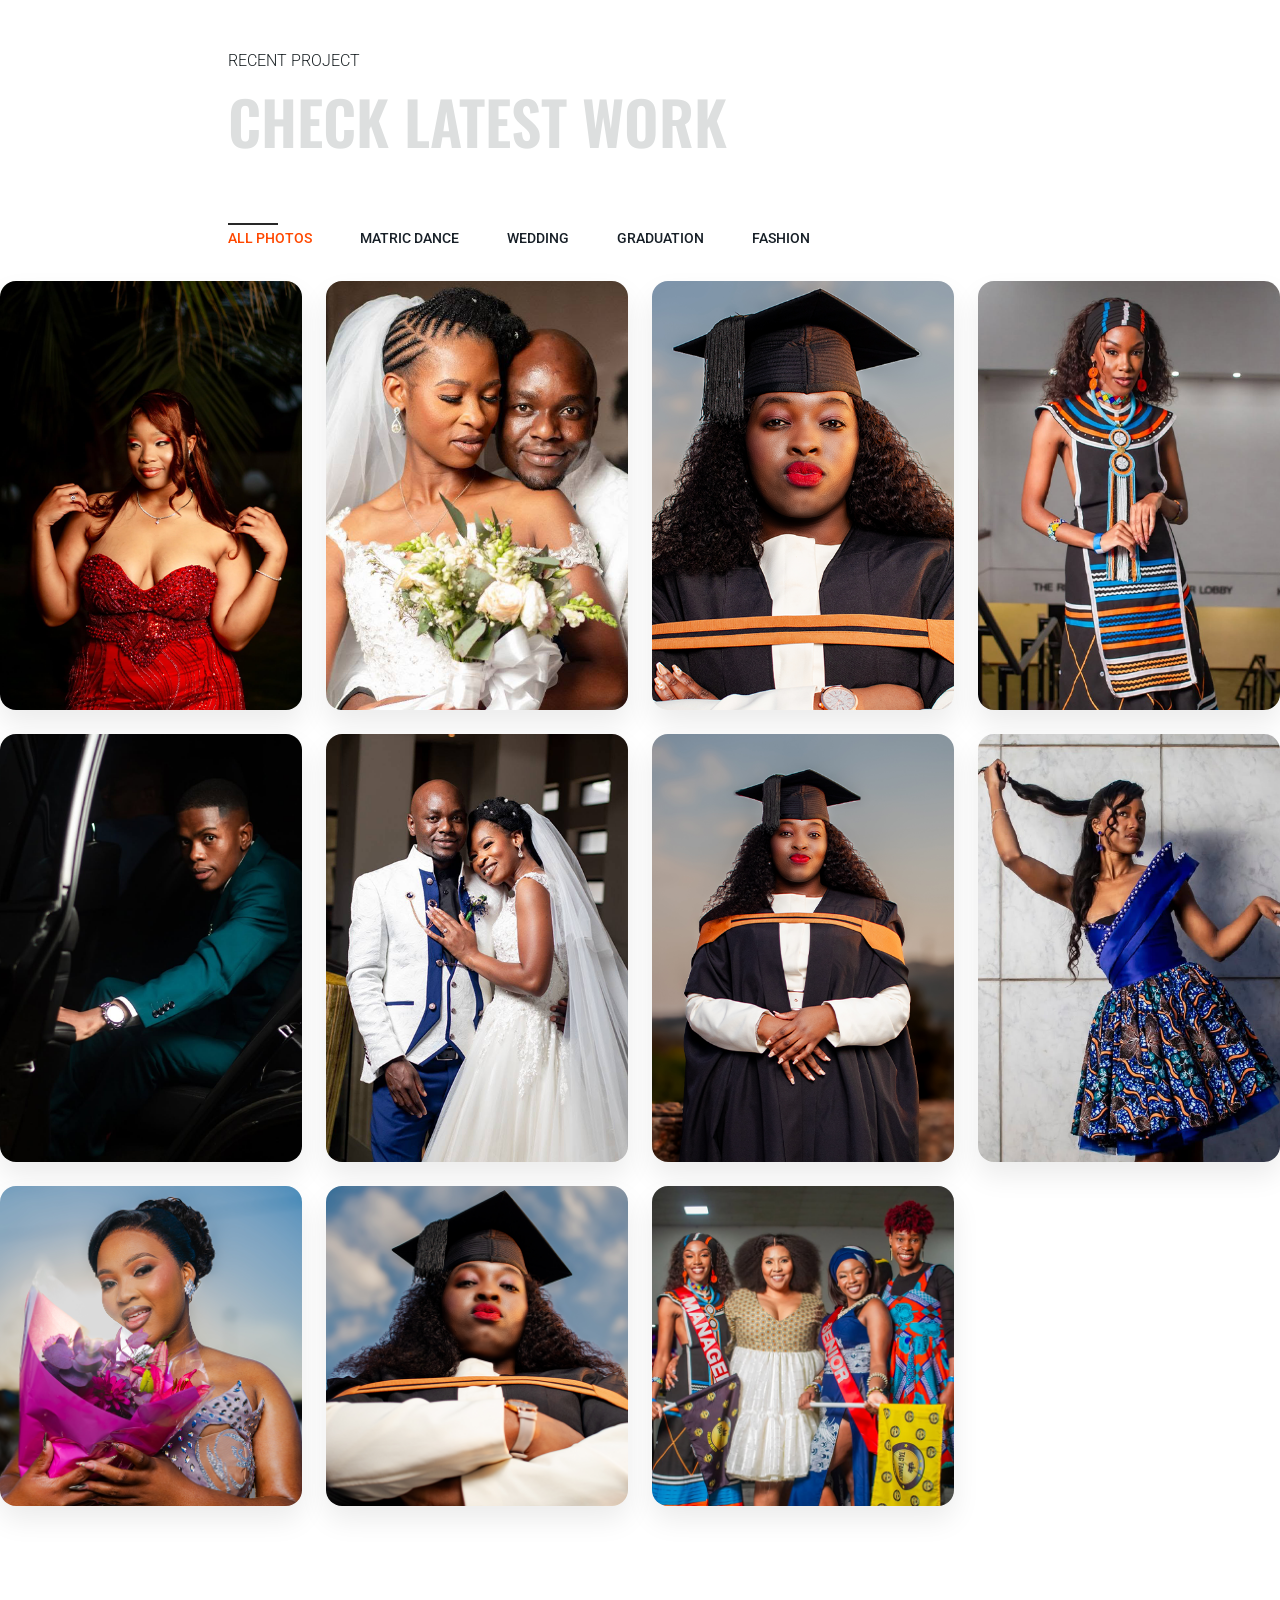
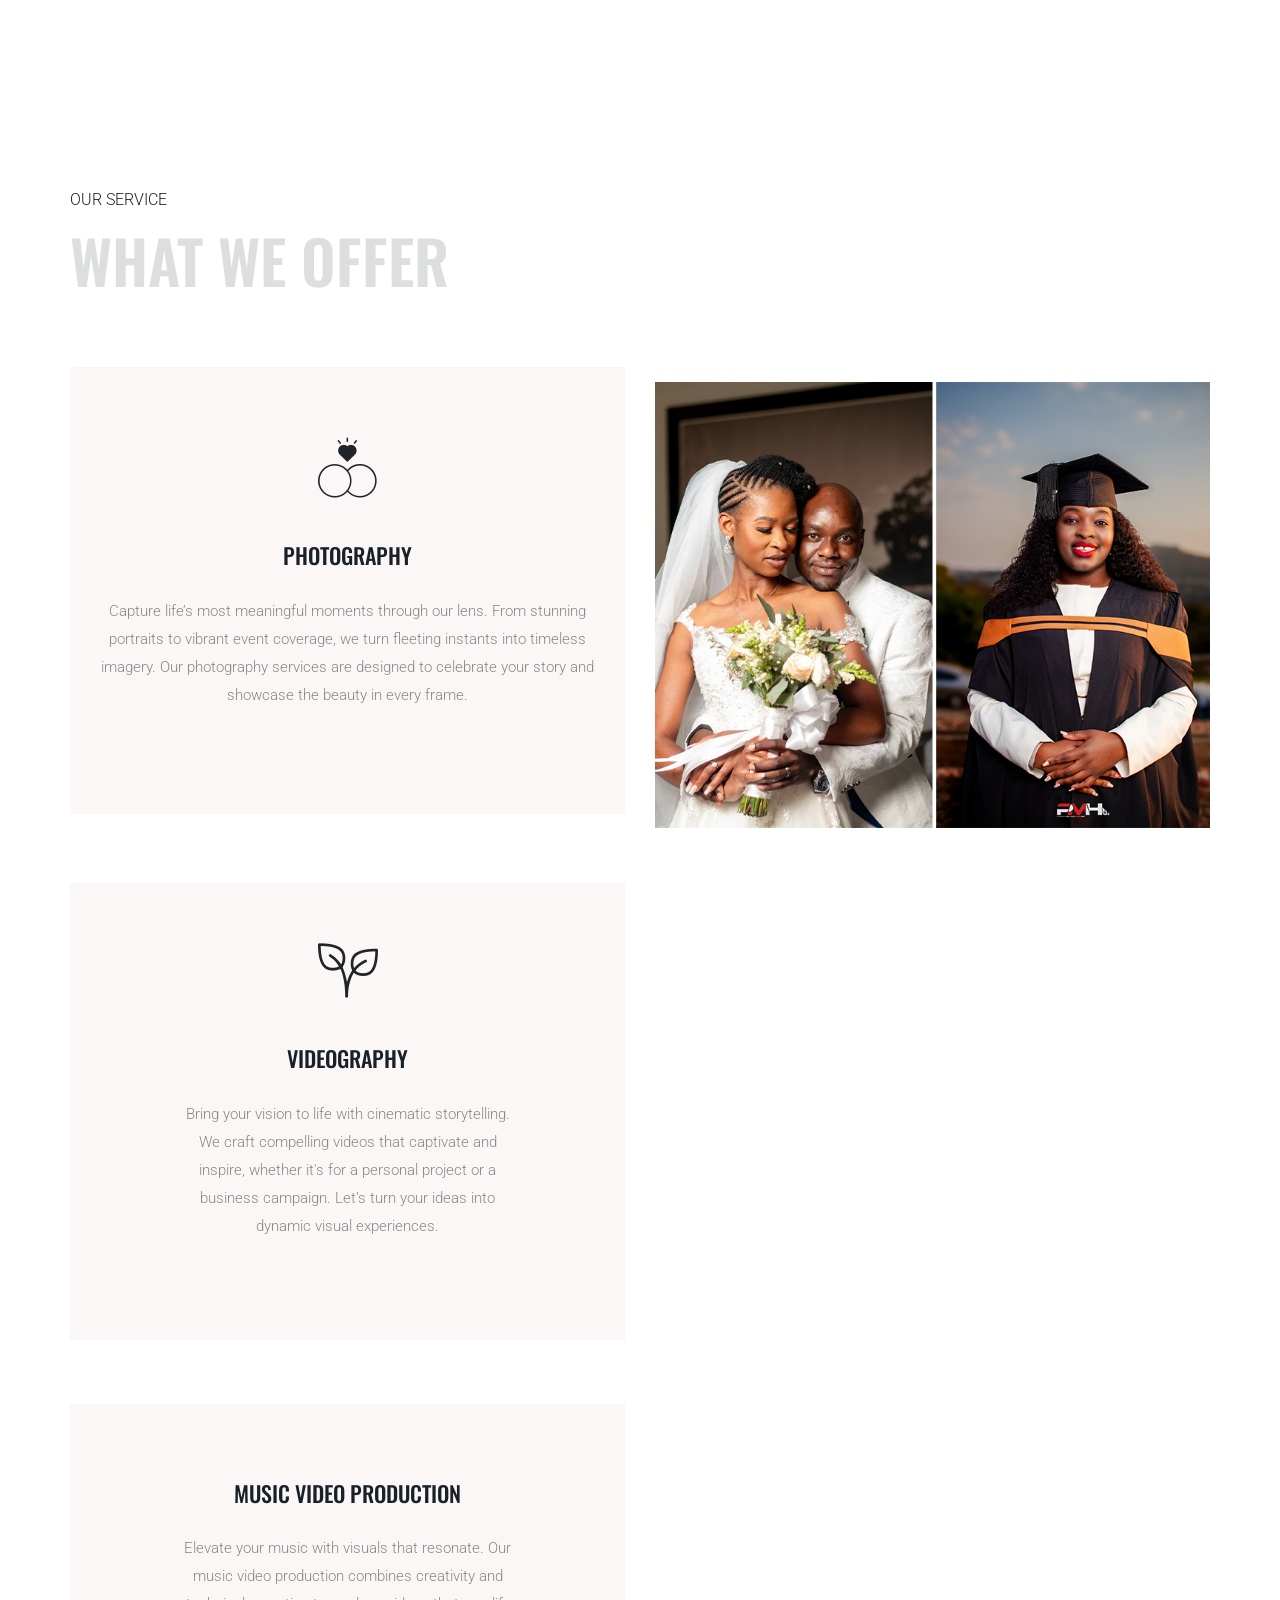
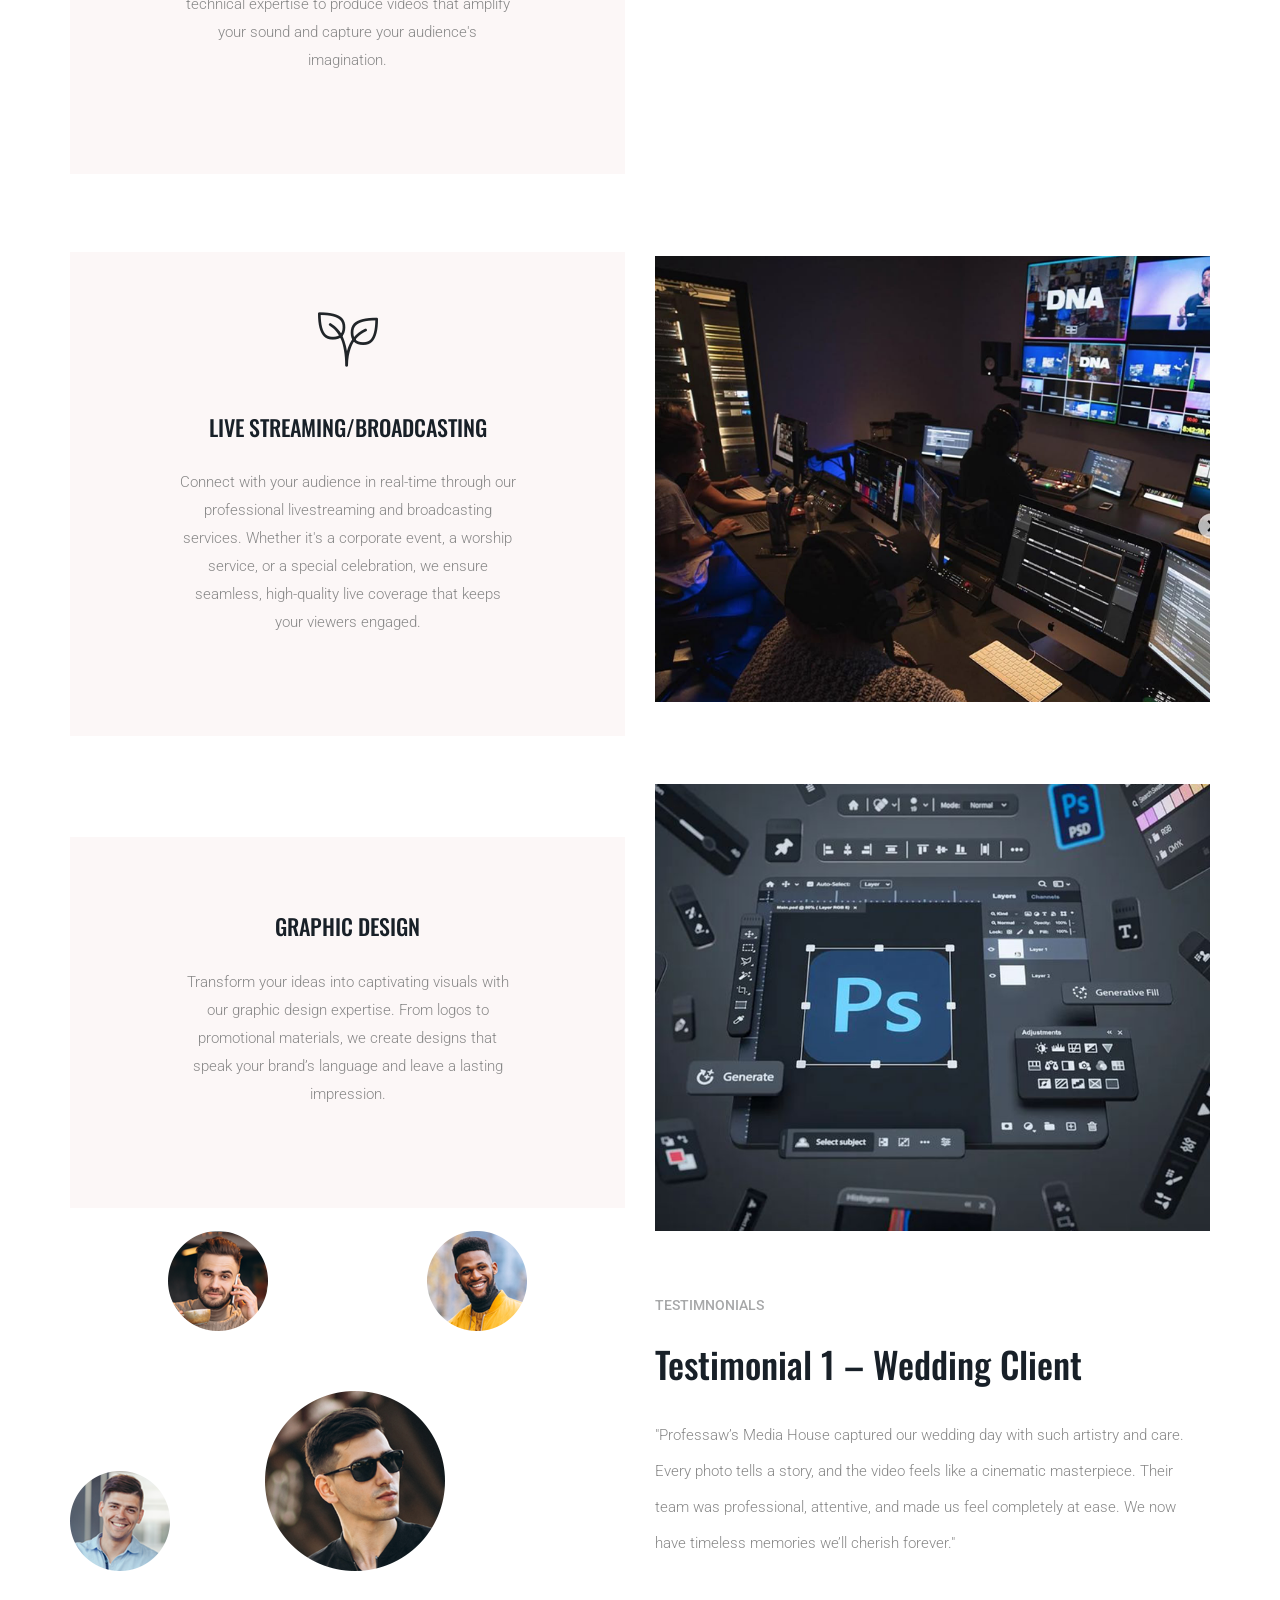
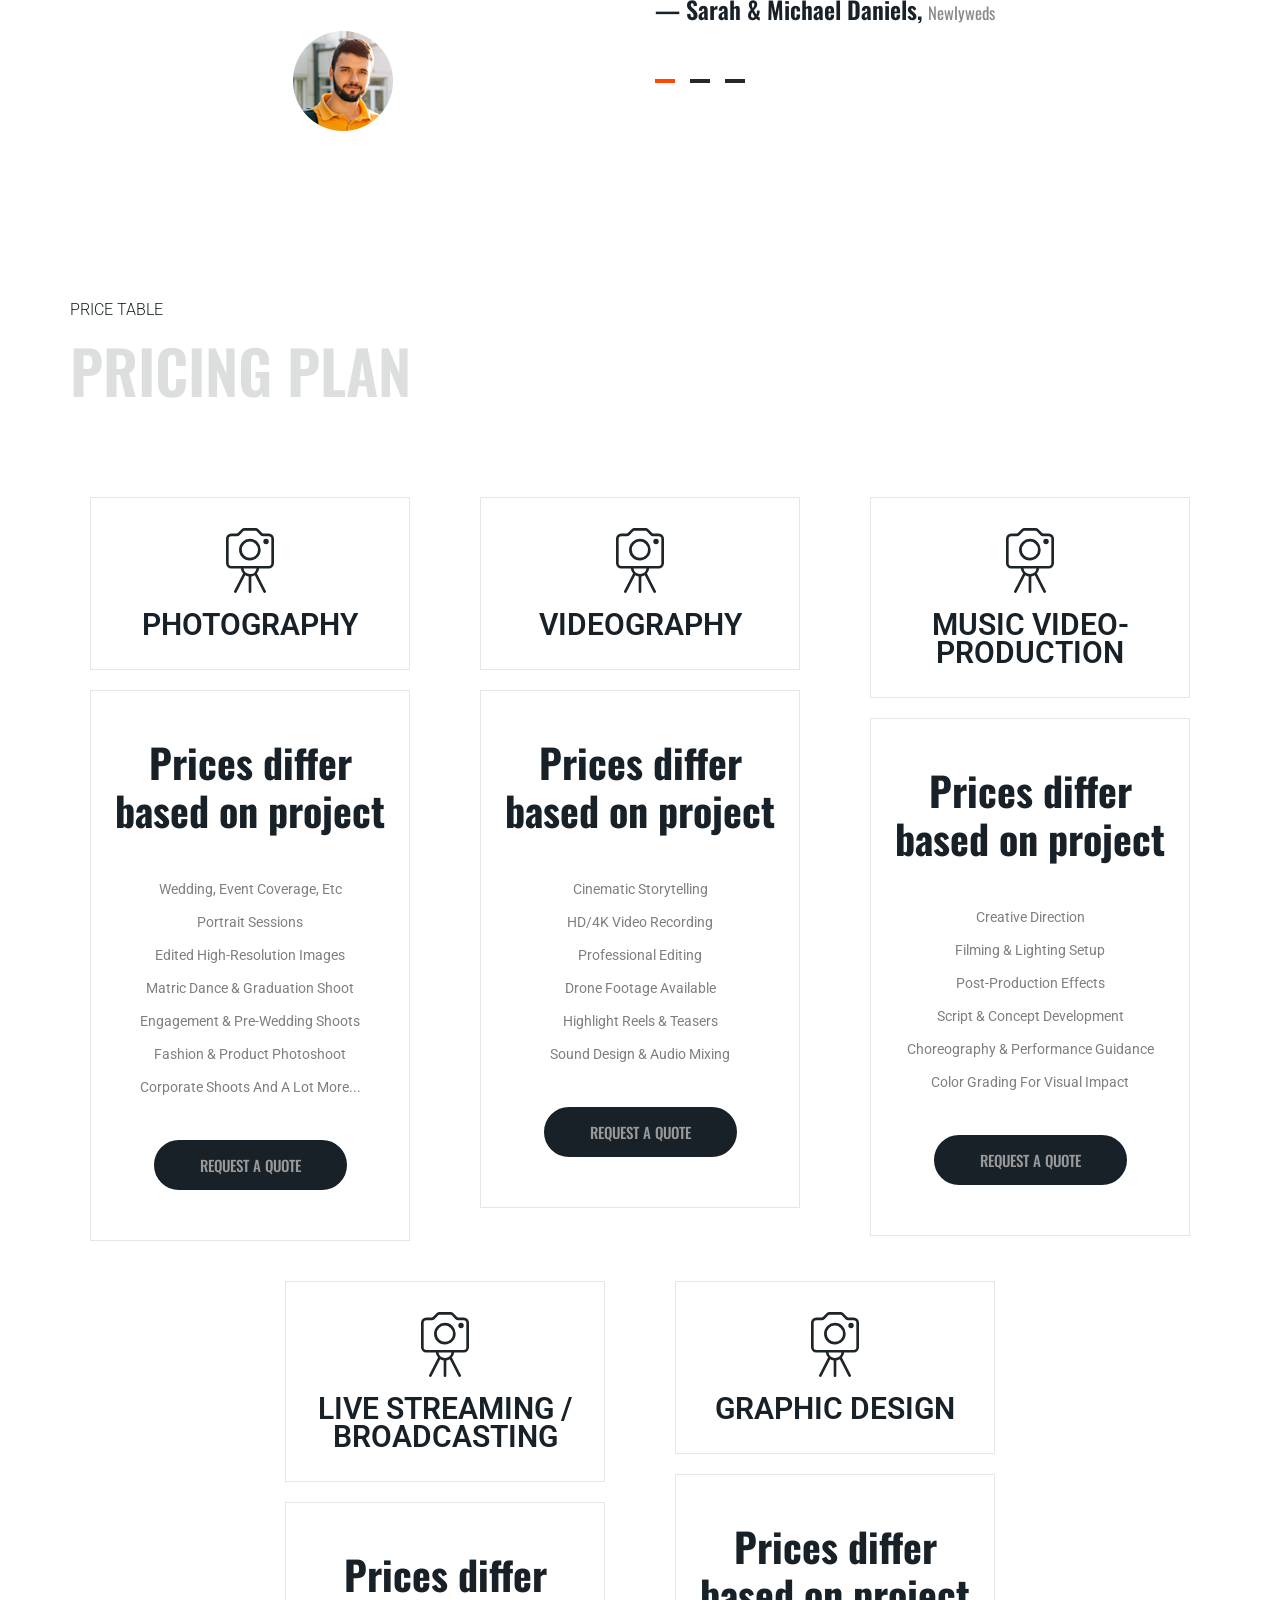
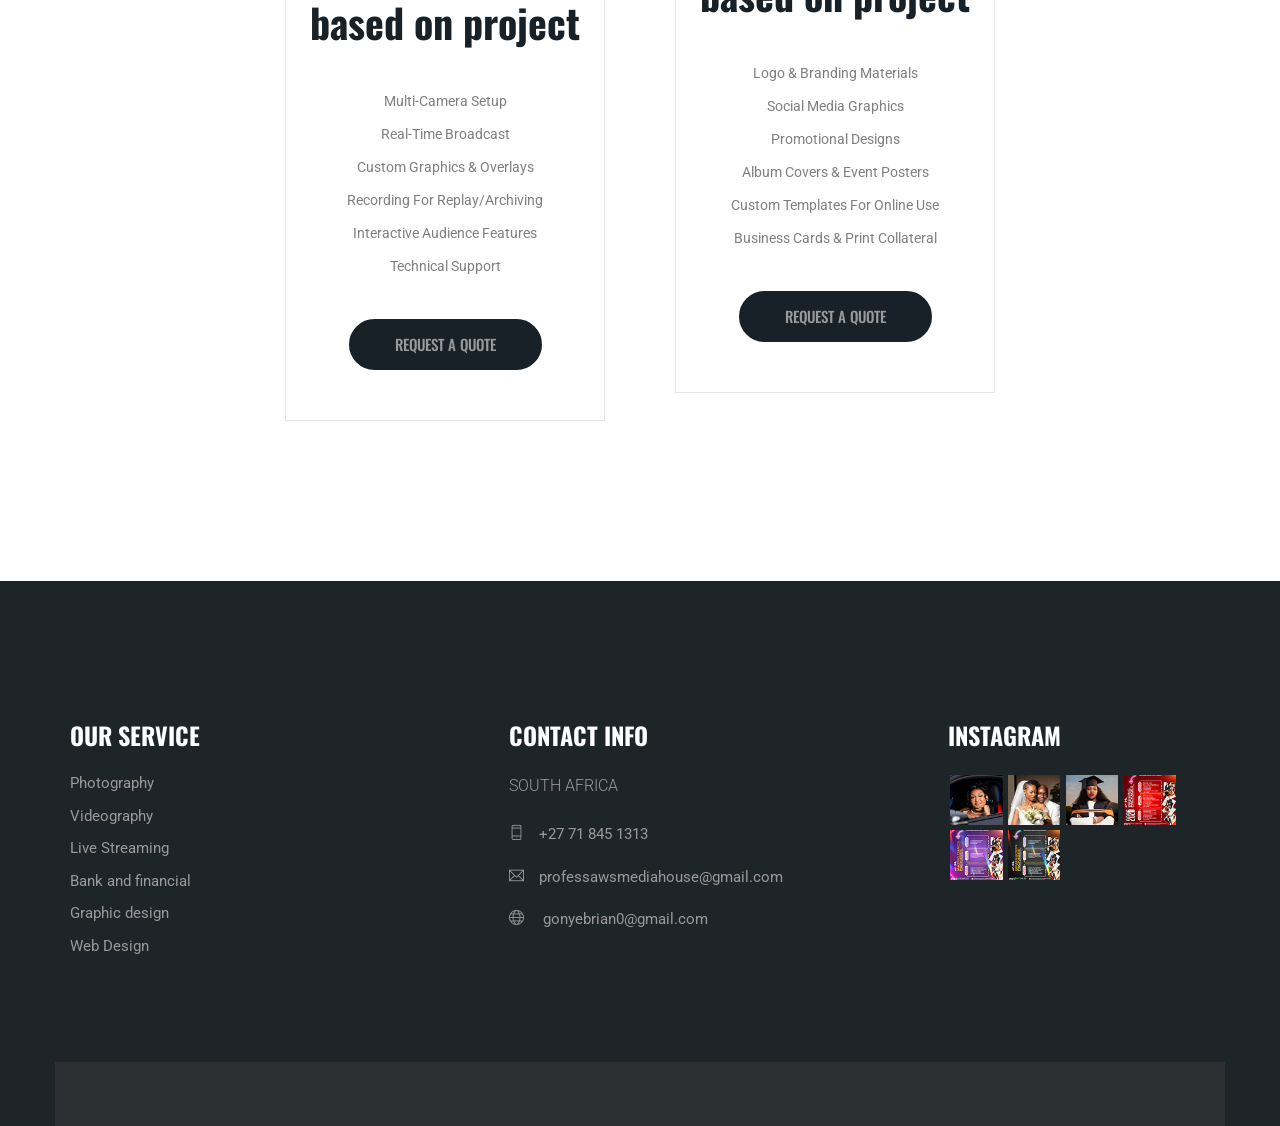
==== commit d569fd17: "update: all applied changes" ====
--- a/index.html
+++ b/index.html
@@ -123,7 +123,7 @@
                             team is committed to delivering high-quality visuals that capture 
                             moments with precision and creativity, helping Individuals, brands, 
                             and organizations communicate their stories in impactful ways.</p>
-                        <a href="#" class="btn_2">read more</a>
+                        
                     </div>
                 </div>
             </div>
--- a/css/style.css
+++ b/css/style.css
@@ -3338,112 +3338,6 @@
   transform: scale(1);
 }
 
-/* line 175, ../../01 cl html template/187 Shotgear Photography/187 Shotgear Photography Html/sass/_gallery_part.scss */
-.gallery_part .img-gal {
-  width: 25%;
-}
-
-@media (max-width: 576px) {
-  /* line 175, ../../01 cl html template/187 Shotgear Photography/187 Shotgear Photography Html/sass/_gallery_part.scss */
-  .gallery_part .img-gal {
-    width: 100%;
-  }
-}
-
-@media only screen and (min-width: 576px) and (max-width: 767px) {
-  /* line 175, ../../01 cl html template/187 Shotgear Photography/187 Shotgear Photography Html/sass/_gallery_part.scss */
-  .gallery_part .img-gal {
-    width: 50%;
-  }
-}
-
-@media only screen and (min-width: 768px) and (max-width: 991px) {
-  /* line 175, ../../01 cl html template/187 Shotgear Photography/187 Shotgear Photography Html/sass/_gallery_part.scss */
-  .gallery_part .img-gal {
-    width: 50%;
-  }
-}
-
-/* line 193, ../../01 cl html template/187 Shotgear Photography/187 Shotgear Photography Html/sass/_gallery_part.scss */
-.gallery_part .img-gal {
-  height: 650px;
-  float: left;
-}
-
-@media (max-width: 991px) {
-  /* line 193, ../../01 cl html template/187 Shotgear Photography/187 Shotgear Photography Html/sass/_gallery_part.scss */
-  .gallery_part .img-gal {
-    height: 300px;
-  }
-}
-
-@media only screen and (min-width: 992px) and (max-width: 1200px) {
-  /* line 193, ../../01 cl html template/187 Shotgear Photography/187 Shotgear Photography Html/sass/_gallery_part.scss */
-  .gallery_part .img-gal {
-    height: 400px;
-  }
-}
-
-/* line 203, ../../01 cl html template/187 Shotgear Photography/187 Shotgear Photography Html/sass/_gallery_part.scss */
-.gallery_part .width-1 {
-  width: 33%;
-}
-
-@media (max-width: 576px) {
-  /* line 203, ../../01 cl html template/187 Shotgear Photography/187 Shotgear Photography Html/sass/_gallery_part.scss */
-  .gallery_part .width-1 {
-    width: 100%;
-  }
-}
-
-@media only screen and (min-width: 576px) and (max-width: 767px) {
-  /* line 203, ../../01 cl html template/187 Shotgear Photography/187 Shotgear Photography Html/sass/_gallery_part.scss */
-  .gallery_part .width-1 {
-    width: 50%;
-  }
-}
-
-@media only screen and (min-width: 768px) and (max-width: 991px) {
-  /* line 203, ../../01 cl html template/187 Shotgear Photography/187 Shotgear Photography Html/sass/_gallery_part.scss */
-  .gallery_part .width-1 {
-    width: 50%;
-  }
-}
-
-/* line 219, ../../01 cl html template/187 Shotgear Photography/187 Shotgear Photography Html/sass/_gallery_part.scss */
-.gallery_part .width-2 {
-  width: 42%;
-  border-right: 0 solid #fff;
-}
-
-@media (max-width: 576px) {
-  /* line 219, ../../01 cl html template/187 Shotgear Photography/187 Shotgear Photography Html/sass/_gallery_part.scss */
-  .gallery_part .width-2 {
-    width: 100%;
-  }
-}
-
-@media only screen and (min-width: 576px) and (max-width: 767px) {
-  /* line 219, ../../01 cl html template/187 Shotgear Photography/187 Shotgear Photography Html/sass/_gallery_part.scss */
-  .gallery_part .width-2 {
-    width: 50%;
-  }
-}
-
-@media only screen and (min-width: 768px) and (max-width: 991px) {
-  /* line 219, ../../01 cl html template/187 Shotgear Photography/187 Shotgear Photography Html/sass/_gallery_part.scss */
-  .gallery_part .width-2 {
-    width: 50%;
-  }
-}
-
-@media (max-width: 991px) {
-  /* line 236, ../../01 cl html template/187 Shotgear Photography/187 Shotgear Photography Html/sass/_gallery_part.scss */
-  .gallery_part .sm_weight {
-    width: 100%;
-  }
-}
-
 /* line 245, ../../01 cl html template/187 Shotgear Photography/187 Shotgear Photography Html/sass/_gallery_part.scss */
 .gallery_part .bg_img {
   background-position: center;
@@ -3453,19 +3347,31 @@
 
 .gallery_part .filtr-container {
   display: grid;
-  grid-template-columns: repeat(auto-fit, minmax(260px, 1fr));
-  gap: 20px;
+  grid-template-columns: repeat(4, minmax(0, 1fr));
+  gap: 24px;
+  align-items: stretch;
   width: 100%;
   position: relative;
-  grid-auto-flow: dense;
 }
 
 .gallery_part .img-gal {
   width: 100%;
-  float: none;
-  box-sizing: border-box;
-  padding: 0;
-  margin: 0;
+  display: block;
+  position: relative;
+  overflow: hidden;
+  border-radius: 16px;
+  transition: transform 0.35s ease, box-shadow 0.35s ease;
+  min-height: 320px;
+  box-shadow: 0 14px 28px rgba(0, 0, 0, 0.08);
+}
+
+.gallery_part .img-gal.is-hidden {
+  display: none !important;
+}
+
+.gallery_part .img-gal:hover {
+  transform: translateY(-6px);
+  box-shadow: 0 20px 32px rgba(0, 0, 0, 0.12);
 }
 
 .gallery_part .img-gal img {
@@ -3473,19 +3379,21 @@
   height: 100%;
   display: block;
   object-fit: cover;
-  min-height: 260px;
-}
-
-.gallery_part .img-gal.width-1 {
-  grid-column: span 2;
-}
-
+}
+
+.gallery_part .img-gal.width-1,
 .gallery_part .img-gal.width-2 {
-  grid-column: span 2;
-}
-
-.gallery_part .img-gal.is-hidden {
-  display: none;
+  width: 100%;
+}
+
+@media (max-width: 1200px) {
+  .gallery_part .filtr-container {
+    grid-template-columns: repeat(3, minmax(0, 1fr));
+  }
+
+  .gallery_part .img-gal {
+    min-height: 280px;
+  }
 }
 
 @media (max-width: 991px) {
@@ -3493,21 +3401,18 @@
     grid-template-columns: repeat(2, minmax(0, 1fr));
   }
 
-  .gallery_part .img-gal.width-1,
-  .gallery_part .img-gal.width-2 {
-    grid-column: span 1;
-  }
-}
-
-@media (max-width: 576px) {
+  .gallery_part .img-gal {
+    min-height: 240px;
+  }
+}
+
+@media (max-width: 767px) {
   .gallery_part .filtr-container {
     grid-template-columns: 1fr;
   }
 
-  .gallery_part .img-gal,
-  .gallery_part .img-gal.width-1,
-  .gallery_part .img-gal.width-2 {
-    grid-column: span 1;
+  .gallery_part .img-gal {
+    min-height: 220px;
   }
 }
 
